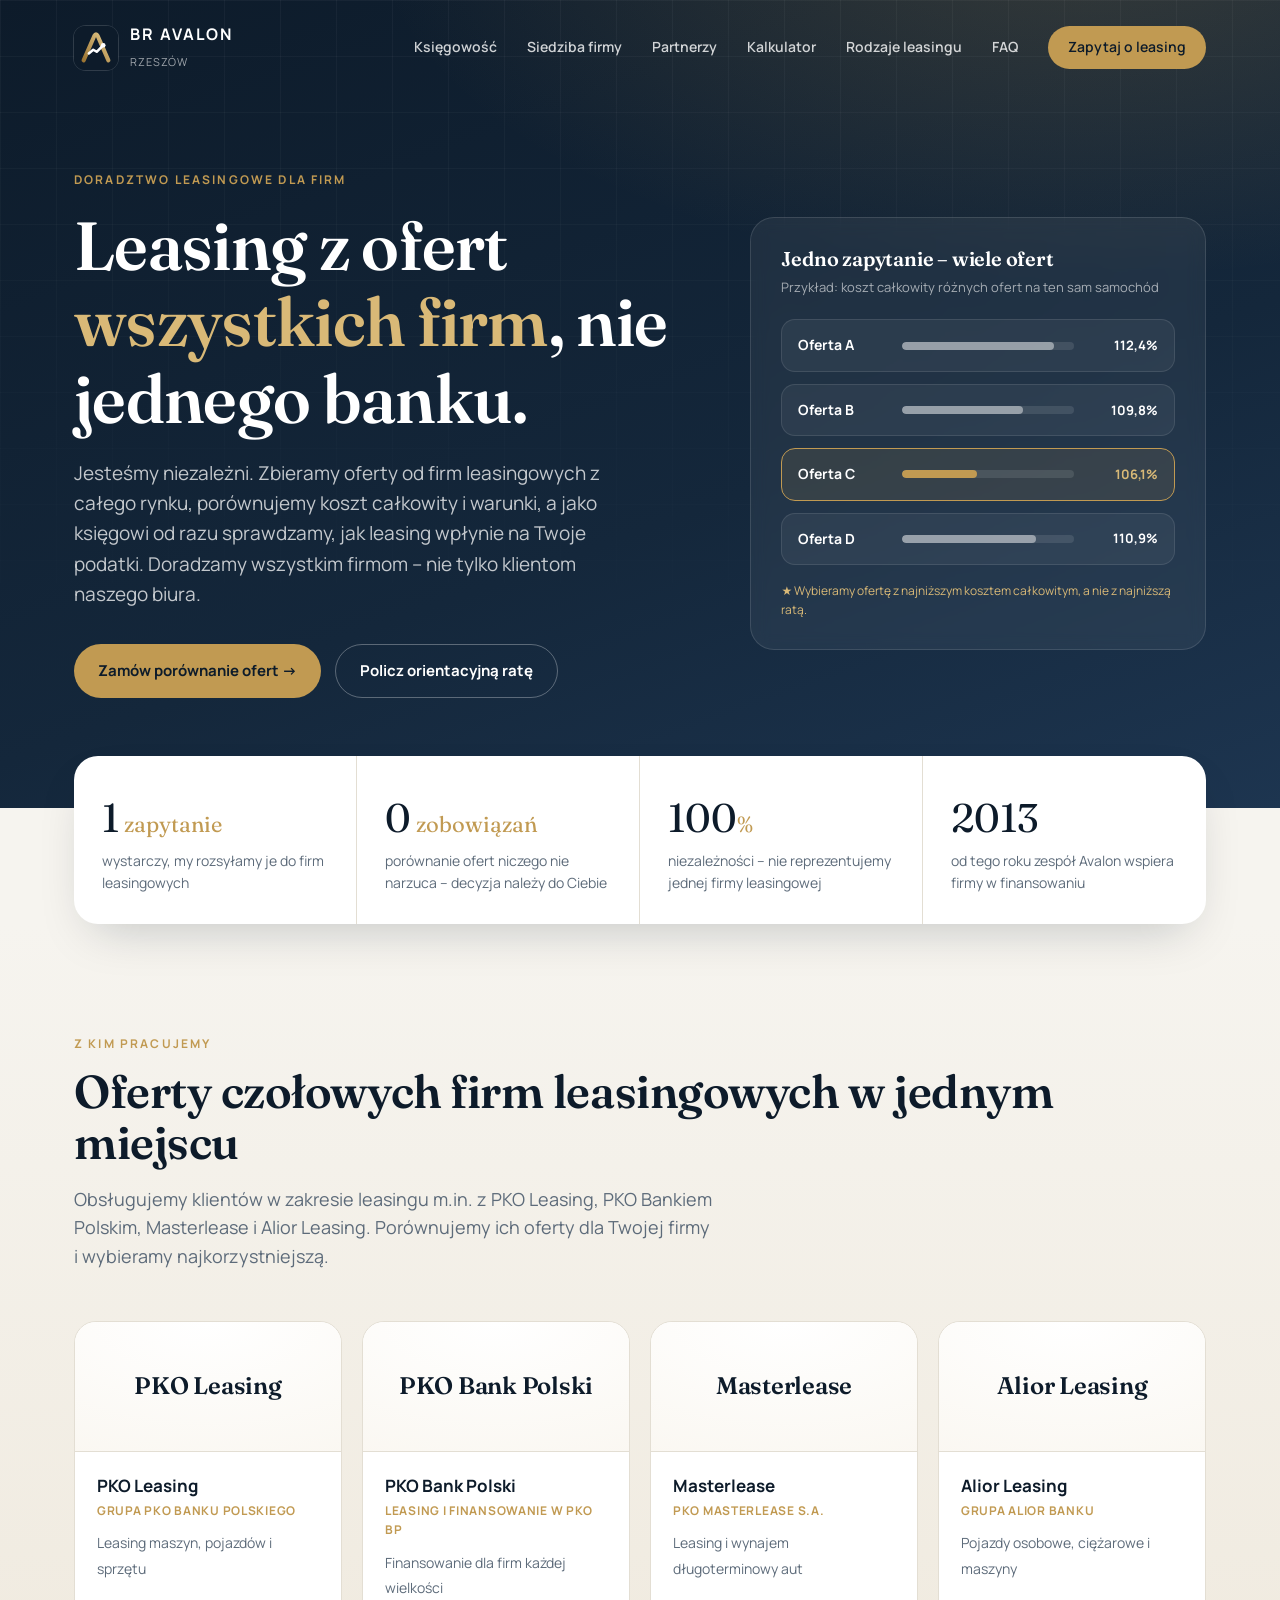
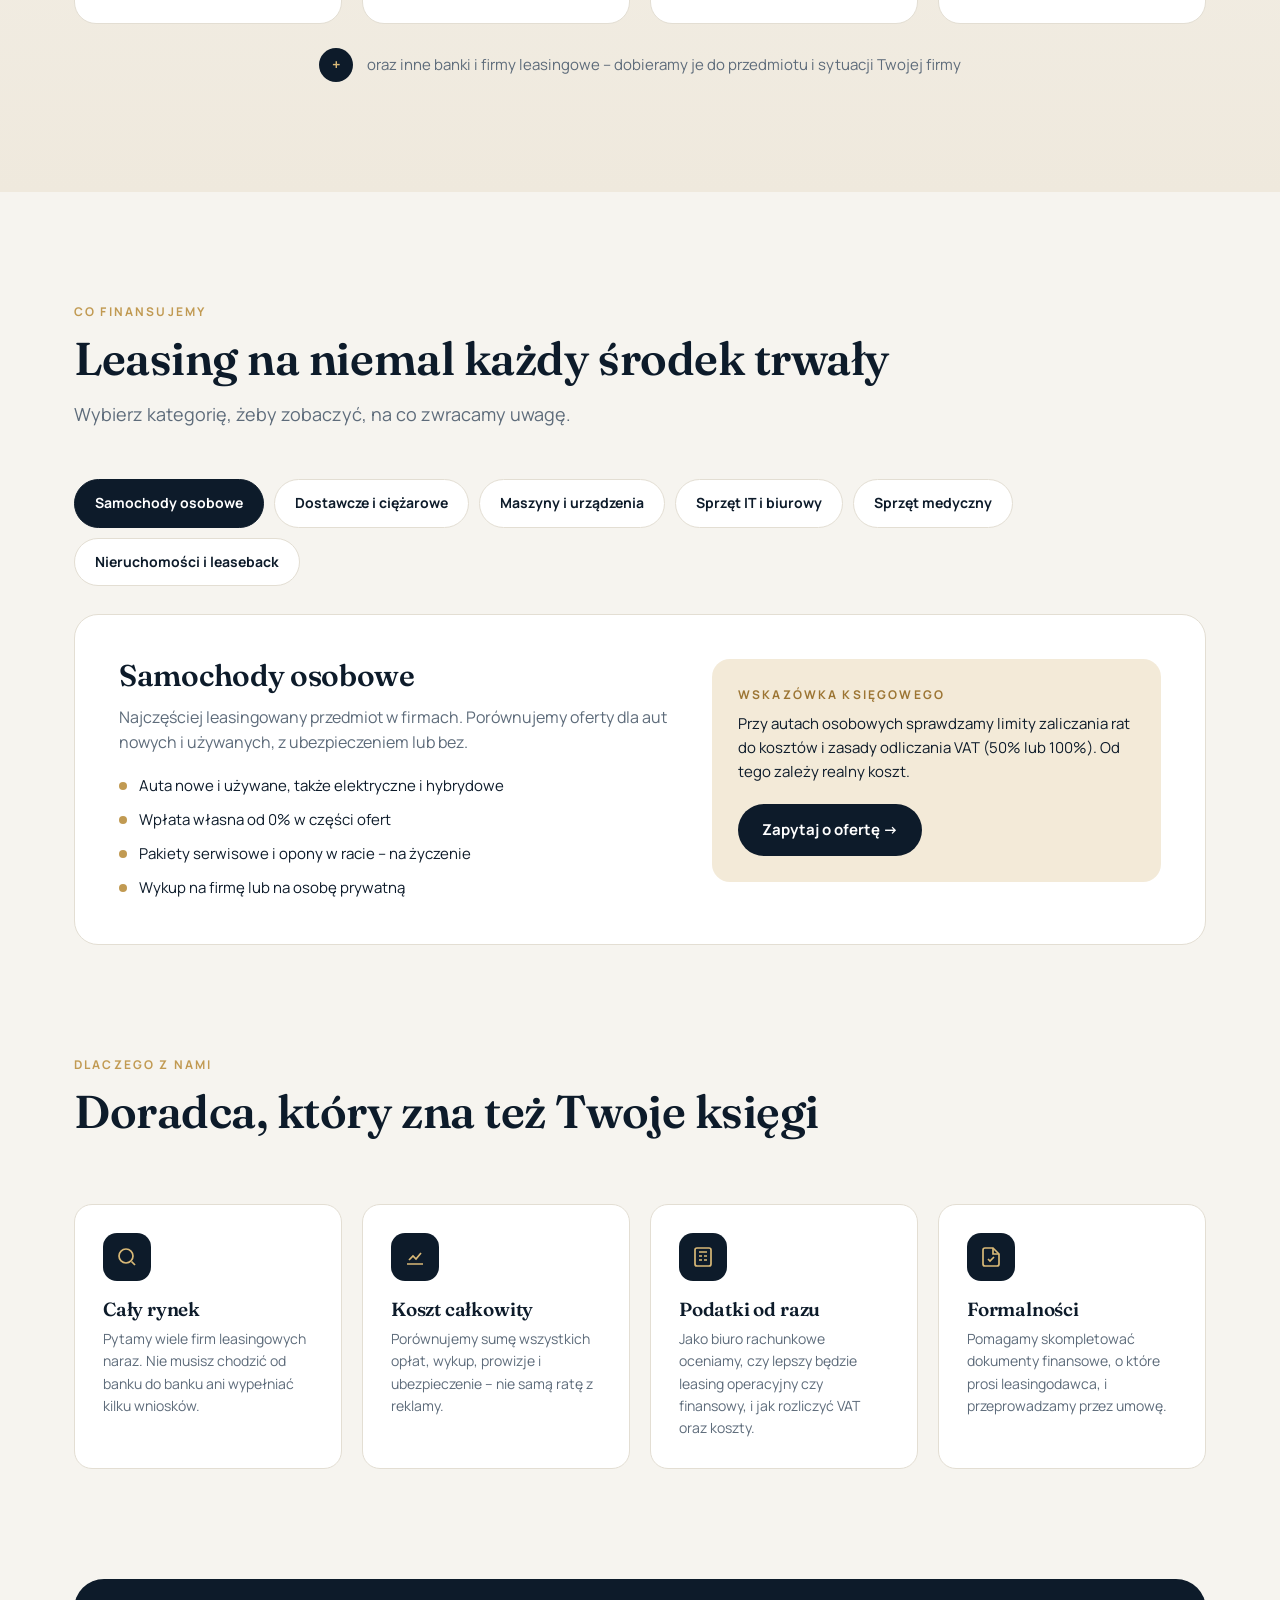
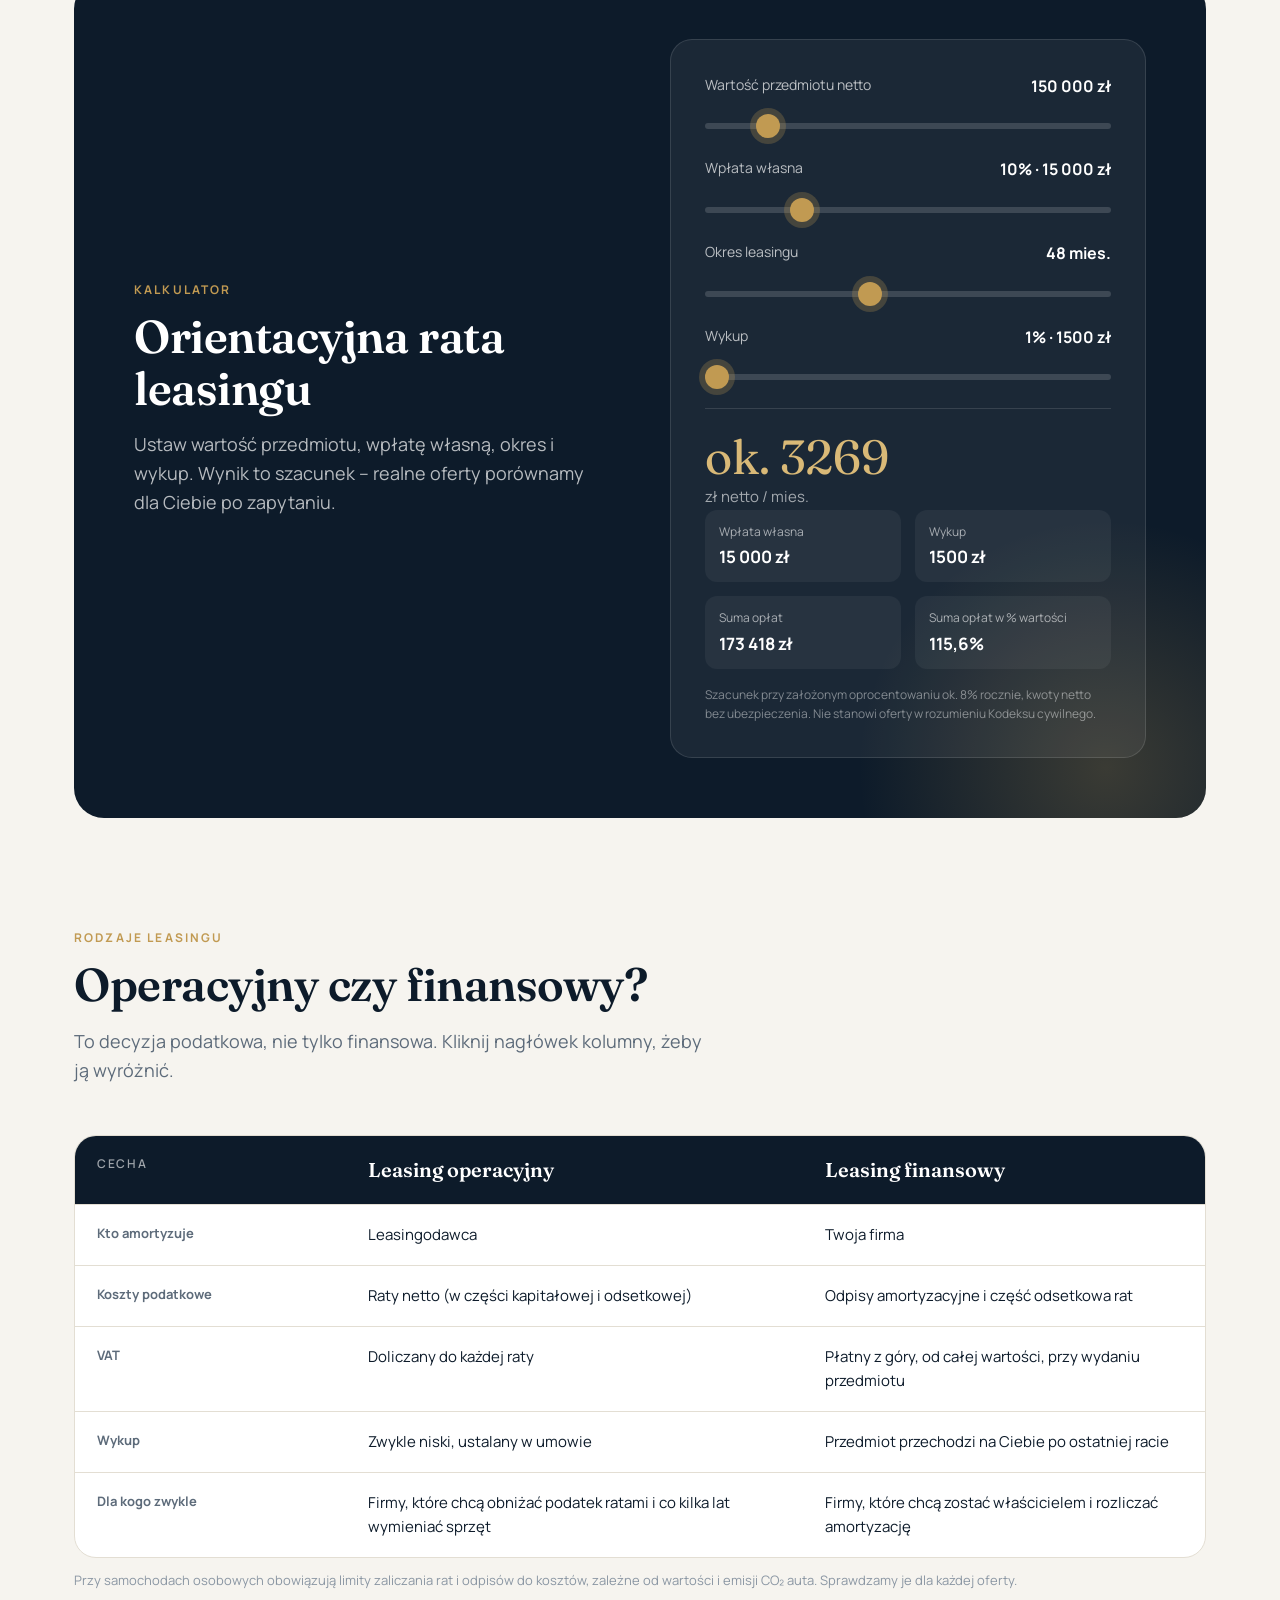
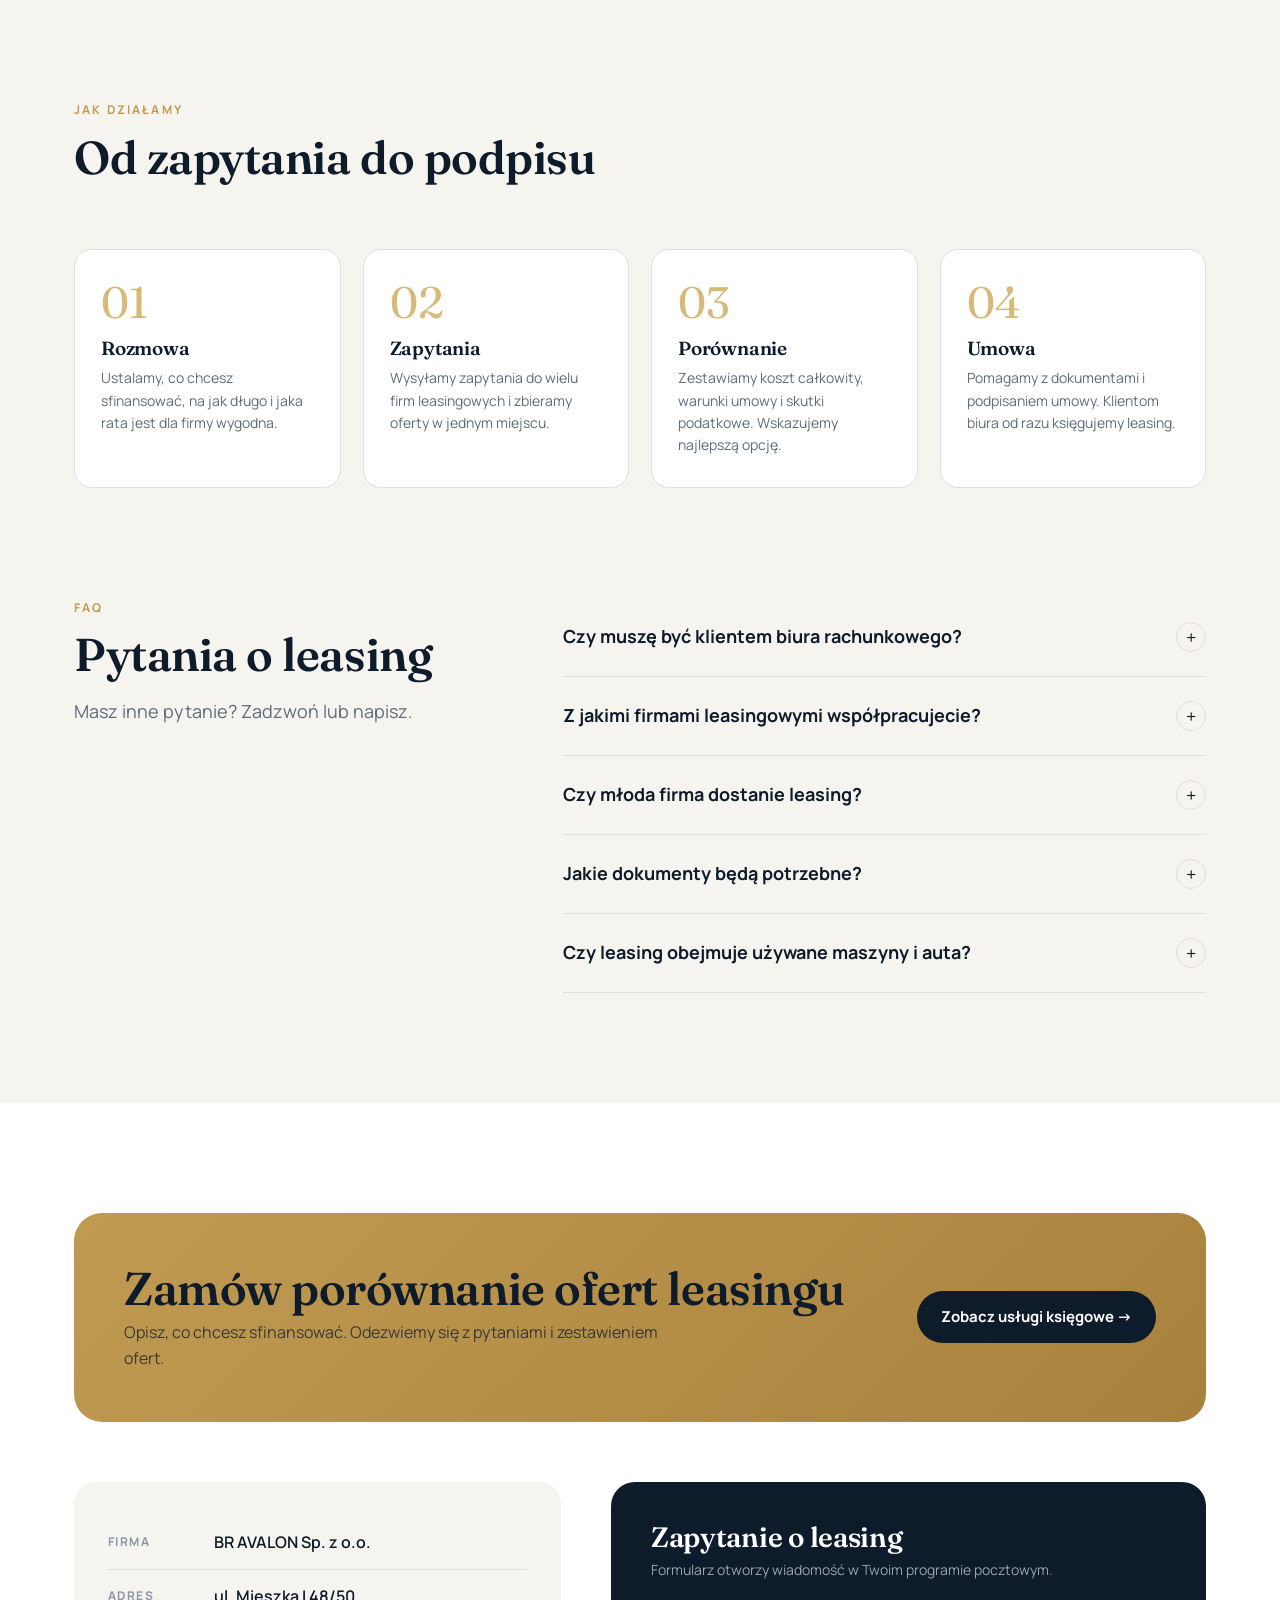
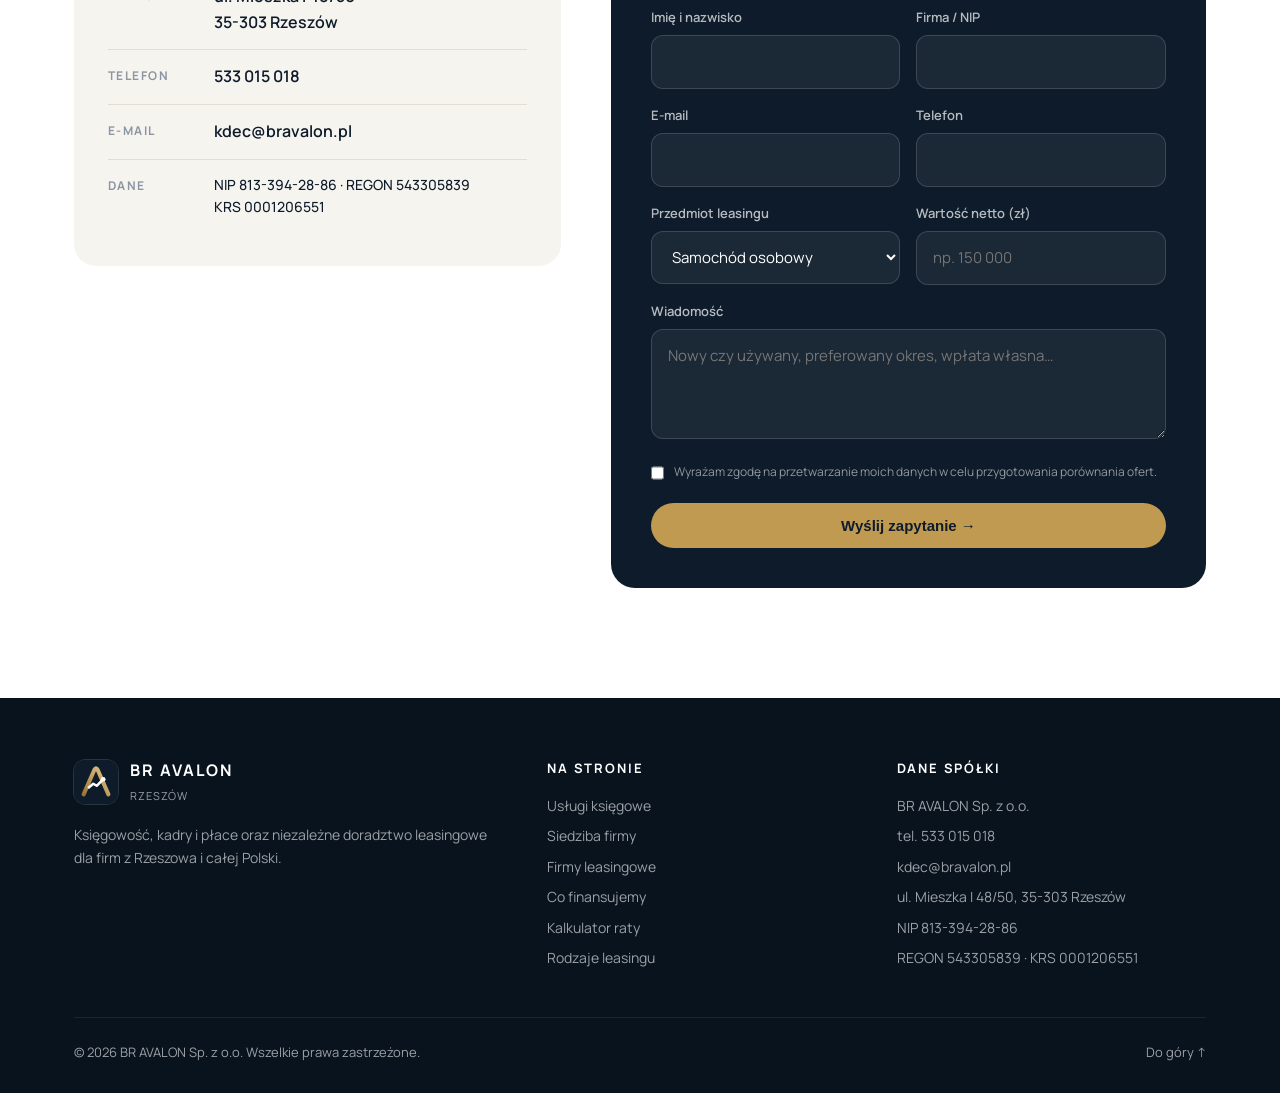
==== leasing.html @ ab0ea24a "Leasing: większe kwadratowe logotypy partnerów Co-Authored-By: Claude Opus 5.5 <noreply@anthropic.co" ====
<!DOCTYPE html>
<html lang="pl">
<head>
<meta charset="UTF-8">
<meta name="viewport" content="width=device-width, initial-scale=1">
<title>Doradztwo leasingowe dla firm – BR AVALON Sp. z o.o. Rzeszów</title>
<meta name="description" content="Niezależne doradztwo leasingowe dla wszystkich firm. Porównujemy oferty firm leasingowych z całego rynku i sprawdzamy skutki podatkowe. BR AVALON, Rzeszów.">
<link rel="icon" type="image/svg+xml" href="[data-uri]">
<link rel="preconnect" href="https://fonts.googleapis.com">
<link rel="preconnect" href="https://fonts.gstatic.com" crossorigin>
<link href="https://fonts.googleapis.com/css2?family=Fraunces:opsz,wght@9..144,500;9..144,600&family=Manrope:wght@400;500;600;700&display=swap" rel="stylesheet">
<style>

:root{
  --ink:#0d1b2a; --ink-2:#14273b; --ink-3:#1d3550;
  --paper:#f6f4ef; --white:#ffffff; --line:#e3ded3;
  --muted:#5d6b7a; --muted-2:#8a96a3;
  --gold:#c19a52; --gold-2:#d9b977; --gold-soft:#f3ead8;
  --radius:18px; --shadow:0 20px 50px -20px rgba(13,27,42,.25);
  --serif:"Fraunces",Georgia,serif; --sans:"Manrope",system-ui,-apple-system,Segoe UI,sans-serif;
}
*{box-sizing:border-box;margin:0;padding:0}
html{scroll-behavior:smooth}
body{font-family:var(--sans);color:var(--ink);background:var(--paper);line-height:1.6;-webkit-font-smoothing:antialiased}
a{color:inherit;text-decoration:none}
img{max-width:100%}
.wrap{max-width:1180px;margin:0 auto;padding:0 24px}
.eyebrow{font-size:12px;letter-spacing:.18em;text-transform:uppercase;font-weight:700;color:var(--gold)}
h1,h2,h3{font-family:var(--serif);font-weight:600;line-height:1.12;letter-spacing:-.01em}
h2{font-size:clamp(30px,4vw,46px);margin:12px 0 16px}
.lead{font-size:18px;color:var(--muted);max-width:640px}
.btn{display:inline-flex;align-items:center;gap:10px;padding:14px 24px;border-radius:999px;font-weight:700;font-size:15px;cursor:pointer;border:0;transition:transform .2s,box-shadow .2s,background .2s}
.btn-gold{background:var(--gold);color:var(--ink)}
.btn-gold:hover{background:var(--gold-2);transform:translateY(-2px);box-shadow:0 12px 30px -10px rgba(193,154,82,.7)}
.btn-ghost{border:1px solid rgba(255,255,255,.3);color:#fff;background:transparent}
.btn-ghost:hover{background:rgba(255,255,255,.08)}
.btn-dark{background:var(--ink);color:#fff}
.btn-dark:hover{background:var(--ink-3);transform:translateY(-2px)}

/* NAV */
nav{position:fixed;top:0;left:0;right:0;z-index:50;transition:background .3s,box-shadow .3s,padding .3s;padding:22px 0}
nav.scrolled{background:rgba(13,27,42,.92);backdrop-filter:blur(12px);box-shadow:0 8px 30px -12px rgba(0,0,0,.4);padding:14px 0}
.nav-in{display:flex;align-items:center;justify-content:space-between}
.logo{display:flex;align-items:center;gap:12px;color:#fff}
.logo-mark{width:44px;height:44px;border-radius:12px;box-shadow:0 0 0 1px rgba(255,255,255,.14)}.logo-mark svg{width:100%;height:100%;display:block}
.logo-txt b{display:block;font-size:16px;letter-spacing:.12em}
.logo-txt span{font-size:11px;color:rgba(255,255,255,.6);letter-spacing:.08em}
.menu{display:flex;gap:30px;align-items:center}
.menu a{color:rgba(255,255,255,.8);font-size:14px;font-weight:600;transition:color .2s}
.menu a:hover{color:var(--gold-2)}
.burger{display:none;background:none;border:0;color:#fff;font-size:26px;cursor:pointer}

/* HERO */
.hero{background:radial-gradient(1200px 600px at 85% -10%,rgba(193,154,82,.22),transparent 60%),linear-gradient(160deg,var(--ink) 0%,var(--ink-2) 60%,var(--ink-3) 100%);color:#fff;padding:170px 0 110px;position:relative;overflow:hidden}
.hero:after{content:"";position:absolute;inset:0;background-image:linear-gradient(rgba(255,255,255,.04) 1px,transparent 1px),linear-gradient(90deg,rgba(255,255,255,.04) 1px,transparent 1px);background-size:56px 56px;mask-image:linear-gradient(180deg,#000 0%,transparent 85%);pointer-events:none}
.hero-grid{display:grid;grid-template-columns:1.15fr .85fr;gap:60px;align-items:center;position:relative;z-index:1}
.hero h1{font-size:clamp(40px,5.6vw,68px);margin:18px 0 22px}
.hero h1 em{font-style:normal;color:var(--gold-2)}
.hero p{font-size:19px;color:rgba(255,255,255,.75);max-width:560px;margin-bottom:34px}
.hero-cta{display:flex;gap:14px;flex-wrap:wrap}
.hero-card{background:rgba(255,255,255,.06);border:1px solid rgba(255,255,255,.12);border-radius:24px;padding:30px;backdrop-filter:blur(8px)}
.hero-card h3{font-size:20px;margin-bottom:6px}
.hero-card .sub{font-size:13px;color:rgba(255,255,255,.6);margin-bottom:22px}
.deadline{display:flex;align-items:center;gap:16px;padding:14px 0;border-top:1px solid rgba(255,255,255,.1)}
.deadline .day{min-width:56px;height:56px;border-radius:14px;background:rgba(193,154,82,.15);border:1px solid rgba(193,154,82,.4);display:grid;place-items:center;font-family:var(--serif);font-size:22px;color:var(--gold-2)}
.deadline b{display:block;font-size:15px}
.deadline span{font-size:13px;color:rgba(255,255,255,.6)}
.deadline.next .day{background:var(--gold);color:var(--ink);border-color:var(--gold)}
.deadline.next b:after{content:"najbliższy";margin-left:8px;font-size:10px;letter-spacing:.1em;text-transform:uppercase;background:var(--gold);color:var(--ink);padding:3px 8px;border-radius:99px;vertical-align:2px}

/* STATS */
.stats{margin-top:-52px;position:relative;z-index:2}
.stats-in{background:var(--white);border-radius:24px;box-shadow:var(--shadow);display:grid;grid-template-columns:repeat(4,1fr)}
.stat{padding:30px 28px;border-right:1px solid var(--line)}
.stat:last-child{border-right:0}
.stat .num{font-family:var(--serif);font-size:40px;color:var(--ink)}
.stat .num small{font-size:22px;color:var(--gold)}
.stat p{font-size:14px;color:var(--muted)}

section{padding:110px 0}
.sec-head{display:flex;justify-content:space-between;align-items:flex-end;gap:30px;margin-bottom:50px;flex-wrap:wrap}

/* SERVICES */
.services-grid{display:grid;grid-template-columns:repeat(3,1fr);gap:22px}
.svc{background:var(--white);border:1px solid var(--line);border-radius:var(--radius);padding:30px;cursor:pointer;transition:transform .25s,box-shadow .25s,border-color .25s;position:relative;overflow:hidden;text-align:left;font:inherit;color:inherit}
.svc:before{content:"";position:absolute;left:0;top:0;height:3px;width:0;background:var(--gold);transition:width .35s}
.svc:hover{transform:translateY(-6px);box-shadow:var(--shadow);border-color:transparent}
.svc:hover:before{width:100%}
.svc .ico{width:52px;height:52px;border-radius:14px;background:var(--gold-soft);display:grid;place-items:center;margin-bottom:22px}
.svc .ico svg{width:26px;height:26px;stroke:var(--ink);fill:none;stroke-width:1.6}
.svc h3{font-size:22px;margin-bottom:10px}
.svc p{font-size:15px;color:var(--muted);margin-bottom:20px}
.svc .more{font-size:14px;font-weight:700;color:var(--ink);display:inline-flex;gap:8px;align-items:center}
.svc .more i{transition:transform .2s;font-style:normal}
.svc:hover .more i{transform:translateX(5px)}

/* MODAL */
.modal{position:fixed;inset:0;z-index:100;display:flex;align-items:center;justify-content:center;padding:20px;pointer-events:none;opacity:0;transition:opacity .3s}
.modal.open{opacity:1;pointer-events:auto}
.modal-bg{position:absolute;inset:0;background:rgba(13,27,42,.6);backdrop-filter:blur(6px)}
.modal-box{position:relative;background:var(--white);border-radius:24px;max-width:620px;width:100%;max-height:88vh;overflow:auto;padding:44px;transform:translateY(24px) scale(.97);transition:transform .35s cubic-bezier(.2,.9,.3,1.2)}
.modal.open .modal-box{transform:none}
.modal-close{position:absolute;top:18px;right:18px;width:40px;height:40px;border-radius:50%;border:1px solid var(--line);background:#fff;cursor:pointer;font-size:20px;line-height:1;color:var(--ink)}
.modal-close:hover{background:var(--paper)}
.modal-box h3{font-size:30px;margin:10px 0 14px}
.modal-box p{color:var(--muted);margin-bottom:20px}
.modal-box ul{list-style:none;display:grid;gap:12px;margin-bottom:28px}
.modal-box li{display:flex;gap:12px;font-size:15px}
.modal-box li:before{content:"";flex:0 0 20px;height:20px;border-radius:50%;background:var(--gold-soft) url("data:image/svg+xml,%3Csvg xmlns='http://www.w3.org/2000/svg' viewBox='0 0 20 20'%3E%3Cpath d='M6 10.5l2.5 2.5L14 7.5' stroke='%23a07c38' stroke-width='2' fill='none' stroke-linecap='round'/%3E%3C/svg%3E") center/20px no-repeat;margin-top:2px}

/* ABOUT */
.about{background:var(--white)}
.about-grid{display:grid;grid-template-columns:1fr 1fr;gap:70px;align-items:center}
.about-visual{background:linear-gradient(150deg,var(--ink),var(--ink-3));border-radius:28px;padding:44px;color:#fff;position:relative;overflow:hidden;min-height:440px;display:flex;flex-direction:column;justify-content:flex-end}
.about-visual:before{content:"";position:absolute;right:-60px;top:-60px;width:380px;height:380px;opacity:.12;background:url("[data-uri]") center/contain no-repeat}
.about-visual blockquote{font-family:var(--serif);font-size:26px;line-height:1.3;position:relative}
.about-visual cite{display:block;margin-top:18px;font-style:normal;font-size:14px;color:var(--gold-2)}
.values{display:grid;gap:18px;margin-top:30px}
.value{display:flex;gap:18px;padding:20px;border-radius:16px;border:1px solid var(--line);transition:background .2s,border-color .2s}
.value:hover{background:var(--paper);border-color:var(--gold-2)}
.value b{display:block;font-size:16px;margin-bottom:2px}
.value span{font-size:14px;color:var(--muted)}
.value .n{font-family:var(--serif);font-size:26px;color:var(--gold);min-width:36px}

/* CALC */
.calc{background:var(--ink);color:#fff;border-radius:30px;padding:60px;display:grid;grid-template-columns:1fr 1fr;gap:60px;align-items:center;position:relative;overflow:hidden}
.calc:after{content:"";position:absolute;width:500px;height:500px;border-radius:50%;background:radial-gradient(circle,rgba(193,154,82,.25),transparent 70%);right:-150px;bottom:-200px}
.calc h2{color:#fff}
.calc .lead{color:rgba(255,255,255,.7)}
.calc-box{background:rgba(255,255,255,.06);border:1px solid rgba(255,255,255,.12);border-radius:22px;padding:34px;position:relative;z-index:1}
.calc-box label{font-size:14px;color:rgba(255,255,255,.7);display:flex;justify-content:space-between;margin-bottom:12px}
.calc-box label b{color:#fff;font-size:16px}
input[type=range]{-webkit-appearance:none;appearance:none;width:100%;height:6px;border-radius:99px;background:rgba(255,255,255,.15);outline:none;margin-bottom:28px}
input[type=range]::-webkit-slider-thumb{-webkit-appearance:none;width:24px;height:24px;border-radius:50%;background:var(--gold);cursor:pointer;box-shadow:0 0 0 6px rgba(193,154,82,.25)}
input[type=range]::-moz-range-thumb{width:24px;height:24px;border-radius:50%;background:var(--gold);cursor:pointer;border:0}
.toggle-row{display:flex;gap:10px;margin-bottom:28px;flex-wrap:wrap}
.chip{padding:10px 16px;border-radius:99px;border:1px solid rgba(255,255,255,.2);font-size:13px;font-weight:600;cursor:pointer;background:transparent;color:#fff;font-family:inherit;transition:all .2s}
.chip.on{background:var(--gold);border-color:var(--gold);color:var(--ink)}
.result{border-top:1px solid rgba(255,255,255,.12);padding-top:24px}
.result .price{font-family:var(--serif);font-size:48px;color:var(--gold-2);line-height:1}
.result .price small{display:block;font-size:15px;color:rgba(255,255,255,.6);font-family:var(--sans);margin-top:8px}
.result .tier{font-size:14px;color:rgba(255,255,255,.7);margin-top:12px}
.note{font-size:12px;color:rgba(255,255,255,.45);margin-top:16px}

/* PROCESS */
.steps{display:grid;grid-template-columns:repeat(4,1fr);gap:22px;counter-reset:s}
.step{padding:30px 26px;border-radius:var(--radius);background:var(--white);border:1px solid var(--line);position:relative;transition:transform .25s}
.step:hover{transform:translateY(-4px)}
.step:before{counter-increment:s;content:"0" counter(s);font-family:var(--serif);font-size:44px;color:var(--gold-2);display:block;margin-bottom:14px;line-height:1}
.step h3{font-size:19px;margin-bottom:8px}
.step p{font-size:14px;color:var(--muted)}

/* FAQ */
.faq-wrap{display:grid;grid-template-columns:.8fr 1.2fr;gap:60px}
.faq-item{border-bottom:1px solid var(--line)}
.faq-q{width:100%;text-align:left;background:none;border:0;padding:24px 0;font:inherit;font-size:18px;font-weight:700;color:var(--ink);display:flex;justify-content:space-between;gap:20px;cursor:pointer}
.faq-q span{width:30px;height:30px;flex:0 0 30px;border-radius:50%;border:1px solid var(--line);display:grid;place-items:center;transition:transform .3s,background .3s;font-weight:400}
.faq-item.open .faq-q span{transform:rotate(45deg);background:var(--gold);border-color:var(--gold)}
.faq-a{max-height:0;overflow:hidden;transition:max-height .4s ease}
.faq-a p{padding-bottom:24px;color:var(--muted)}

/* CONTACT */
.contact{background:var(--white)}
.contact-grid{display:grid;grid-template-columns:.9fr 1.1fr;gap:50px}
.info-card{background:var(--paper);border-radius:22px;padding:34px;margin-bottom:20px}
.info-row{display:flex;gap:16px;padding:14px 0;border-bottom:1px solid var(--line)}
.info-row:last-child{border-bottom:0}
.info-row .k{font-size:12px;letter-spacing:.12em;text-transform:uppercase;color:var(--muted-2);min-width:90px;padding-top:2px;font-weight:700}
.info-row .v{font-weight:600}
.info-row .v a:hover{color:var(--gold)}
.map{border-radius:22px;overflow:hidden;height:260px;border:1px solid var(--line)}
.map iframe{width:100%;height:100%;border:0;filter:grayscale(.3)}
form{background:var(--ink);border-radius:24px;padding:40px;color:#fff}
form h3{font-size:28px;margin-bottom:6px}
form .sub{color:rgba(255,255,255,.6);font-size:14px;margin-bottom:26px}
.f-row{display:grid;grid-template-columns:1fr 1fr;gap:16px}
.field{margin-bottom:16px}
.field label{display:block;font-size:13px;color:rgba(255,255,255,.7);margin-bottom:7px;font-weight:600}
.field input,.field select,.field textarea{width:100%;padding:14px 16px;border-radius:12px;border:1px solid rgba(255,255,255,.15);background:rgba(255,255,255,.06);color:#fff;font:inherit;font-size:15px;transition:border-color .2s,background .2s}
.field select option{color:var(--ink)}
.field input:focus,.field select:focus,.field textarea:focus{outline:none;border-color:var(--gold);background:rgba(255,255,255,.1)}
.field textarea{min-height:110px;resize:vertical}
.consent{display:flex;gap:10px;font-size:12px;color:rgba(255,255,255,.55);margin:6px 0 22px}
.consent input{margin-top:3px;accent-color:var(--gold)}

/* FOOTER */
footer{background:#08131e;color:rgba(255,255,255,.6);padding:60px 0 30px;font-size:14px}
.foot-grid{display:grid;grid-template-columns:1.4fr 1fr 1fr;gap:40px;padding-bottom:40px;border-bottom:1px solid rgba(255,255,255,.08)}
footer h4{color:#fff;font-size:13px;letter-spacing:.14em;text-transform:uppercase;margin-bottom:16px}
footer li{list-style:none;margin-bottom:8px}
footer a:hover{color:var(--gold-2)}
.foot-bottom{padding-top:24px;display:flex;justify-content:space-between;flex-wrap:wrap;gap:10px;font-size:13px}

/* TOAST */
.toast{position:fixed;bottom:24px;left:50%;transform:translate(-50%,120px);background:var(--ink);color:#fff;padding:16px 24px;border-radius:14px;box-shadow:var(--shadow);z-index:120;transition:transform .4s;font-size:14px;border-left:4px solid var(--gold)}
.toast.show{transform:translate(-50%,0)}

/* REVEAL */
.reveal{opacity:0;transform:translateY(30px);transition:opacity .8s,transform .8s}
.reveal.in{opacity:1;transform:none}

@media (max-width:980px){
  .hero-grid,.about-grid,.calc,.faq-wrap,.contact-grid{grid-template-columns:1fr}
  .services-grid{grid-template-columns:1fr 1fr}
  .steps{grid-template-columns:1fr 1fr}
  .stats-in{grid-template-columns:1fr 1fr}
  .stat:nth-child(2){border-right:0}
  .stat:nth-child(-n+2){border-bottom:1px solid var(--line)}
  .calc{padding:40px 28px}
  .foot-grid{grid-template-columns:1fr}
}
@media (max-width:720px){
  .menu{position:fixed;top:0;right:0;bottom:0;width:78%;background:var(--ink);flex-direction:column;align-items:flex-start;padding:100px 34px;gap:24px;transform:translateX(100%);transition:transform .35s}
  .menu.open{transform:none}
  .menu a{font-size:18px}
  .burger{display:block;position:relative;z-index:60}
  .services-grid,.steps,.f-row{grid-template-columns:1fr}
  section{padding:80px 0}
  .modal-box{padding:32px 24px}
  form{padding:28px}
}
@media (prefers-reduced-motion:reduce){*{transition:none!important;scroll-behavior:auto!important}.reveal{opacity:1;transform:none}}

/* --- LEASING --- */
.offers{display:grid;gap:12px}
.offer{background:rgba(255,255,255,.05);border:1px solid rgba(255,255,255,.1);border-radius:14px;padding:14px 16px;display:grid;grid-template-columns:90px 1fr 70px;gap:14px;align-items:center;font-size:13px;opacity:0;transform:translateX(20px);transition:opacity .5s,transform .5s,border-color .3s,background .3s}
.offer.show{opacity:1;transform:none}
.offer b{font-size:14px}
.offer .bar{height:8px;border-radius:99px;background:rgba(255,255,255,.1);overflow:hidden}
.offer .bar i{display:block;height:100%;width:0;border-radius:99px;background:rgba(255,255,255,.45);transition:width 1s cubic-bezier(.2,.8,.2,1)}
.offer .pct{text-align:right;font-weight:700}
.offer.best{border-color:var(--gold);background:rgba(193,154,82,.12)}
.offer.best .bar i{background:var(--gold)}
.offer.best .pct{color:var(--gold-2)}
.best-tag{font-size:12px;color:var(--gold-2);margin-top:16px;opacity:0;transition:opacity .5s}
.best-tag.show{opacity:1}

.tabs{display:flex;gap:10px;flex-wrap:wrap;margin-bottom:28px}
.tab{padding:12px 20px;border-radius:99px;border:1px solid var(--line);background:var(--white);font:inherit;font-size:14px;font-weight:700;color:var(--ink);cursor:pointer;transition:all .2s}
.tab:hover{border-color:var(--gold)}
.tab.on{background:var(--ink);color:#fff;border-color:var(--ink)}
.tab-panel{background:var(--white);border:1px solid var(--line);border-radius:24px;padding:44px;display:grid;grid-template-columns:1.1fr .9fr;gap:44px;align-items:start;animation:fade .4s}
@keyframes fade{from{opacity:0;transform:translateY(10px)}to{opacity:1;transform:none}}
.tab-panel h3{font-size:30px;margin-bottom:12px}
.tab-panel p{color:var(--muted);margin-bottom:18px}
.tab-panel ul{list-style:none;display:grid;gap:10px}
.tab-panel li{display:flex;gap:12px;font-size:15px}
.tab-panel li:before{content:"";flex:0 0 8px;height:8px;border-radius:50%;background:var(--gold);margin-top:8px}
.tip{background:var(--gold-soft);border-radius:18px;padding:26px}
.tip .eyebrow{color:#9c7533;margin-bottom:8px;display:block}
.tip p{color:var(--ink);margin:0;font-size:15px}

.why{display:grid;grid-template-columns:repeat(4,1fr);gap:20px}
.why .card{background:var(--white);border:1px solid var(--line);border-radius:var(--radius);padding:28px;transition:transform .25s,box-shadow .25s}
.why .card:hover{transform:translateY(-5px);box-shadow:var(--shadow)}
.why .card .ico{width:48px;height:48px;border-radius:14px;background:var(--ink);display:grid;place-items:center;margin-bottom:18px}
.why .card .ico svg{width:24px;height:24px;stroke:var(--gold-2);fill:none;stroke-width:1.7}
.why .card h3{font-size:19px;margin-bottom:8px}
.why .card p{font-size:14px;color:var(--muted)}

.cmp{width:100%;border-collapse:separate;border-spacing:0;background:var(--white);border-radius:22px;overflow:hidden;border:1px solid var(--line)}
.cmp th,.cmp td{padding:18px 22px;text-align:left;font-size:15px;border-bottom:1px solid var(--line);vertical-align:top}
.cmp tr:last-child td{border-bottom:0}
.cmp thead th{background:var(--ink);color:#fff;font-family:var(--serif);font-size:20px;font-weight:600;cursor:pointer;transition:background .2s}
.cmp thead th:first-child{font-family:var(--sans);font-size:12px;letter-spacing:.14em;text-transform:uppercase;color:rgba(255,255,255,.6);cursor:default}
.cmp td:first-child{font-weight:700;color:var(--muted);font-size:13px;width:24%}
.cmp .hl{background:var(--gold-soft)}
.cmp thead th.hl{background:var(--gold);color:var(--ink)}
.cmp-hint{font-size:13px;color:var(--muted-2);margin-top:12px}

.res-grid{display:grid;grid-template-columns:1fr 1fr;gap:14px;margin-top:6px}
.res-grid div{background:rgba(255,255,255,.05);border-radius:12px;padding:12px 14px;font-size:12px;color:rgba(255,255,255,.6)}
.res-grid b{display:block;color:#fff;font-size:17px;margin-top:2px}

.cta-band{background:linear-gradient(135deg,var(--gold),#a8823d);border-radius:28px;padding:50px;display:flex;justify-content:space-between;align-items:center;gap:30px;flex-wrap:wrap}
.cta-band h2{color:var(--ink);margin:0 0 6px}
.cta-band p{color:rgba(13,27,42,.75);max-width:560px}

@media (max-width:980px){
  .why{grid-template-columns:1fr 1fr}
  .tab-panel{grid-template-columns:1fr;padding:30px}
  .cmp{font-size:14px}
}
@media (max-width:720px){
  .why,.res-grid{grid-template-columns:1fr}
  .cmp th,.cmp td{padding:12px 12px;font-size:13px}
  .cmp thead th{font-size:16px}
  .cta-band{padding:34px}
}
/* ===== MOBILE POLISH ===== */
html,body{overflow-x:clip}
.toast{opacity:0;visibility:hidden}
.toast.show{opacity:1;visibility:visible}
.contact-grid>*,.hero-grid>*,.about-grid>*,.two>*,.calc>*,.faq-wrap>*{min-width:0}
.calc-box label,.cost label{flex-wrap:wrap;gap:4px 12px}
.calc-box label b,.cost label b{white-space:nowrap}
.info-row .v{overflow-wrap:anywhere}
body.menu-open{overflow:hidden}
.menu-bg{position:fixed;inset:0;background:rgba(8,19,30,.55);backdrop-filter:blur(3px);z-index:49;opacity:0;pointer-events:none;transition:opacity .3s}
body.menu-open .menu-bg{opacity:1;pointer-events:auto}
@media (max-width:720px){
  .wrap{padding:0 20px}
  .hero{padding:118px 0 90px}
  .hero h1{font-size:clamp(34px,9.5vw,44px);margin:14px 0 16px}
  .hero p{font-size:16.5px;margin-bottom:26px}
  .hero-cta{flex-direction:column}
  .hero-cta .btn{width:100%;justify-content:center}
  .hero-grid{gap:36px}
  .hero-card{padding:22px;border-radius:20px}
  h2{font-size:clamp(27px,7.5vw,34px)}
  .lead{font-size:16px}
  .sec-head{margin-bottom:32px}
  .sec-head .btn{width:100%;justify-content:center}
  section{padding:72px 0}
  .stats{margin-top:-40px}
  .stats-in{grid-template-columns:1fr 1fr;border-radius:20px}
  .stat{padding:20px 16px}
  .stat .num{font-size:30px;line-height:1.15}
  .stat .num small{font-size:15px}
  .stat p{font-size:12.5px;margin-top:6px;line-height:1.45}
  .svc{padding:24px}
  .modal{align-items:flex-end;padding:0}
  .modal-box{border-radius:24px 24px 0 0;max-height:85vh;padding:34px 22px 28px}
  .modal-box .btn{width:100%;justify-content:center}
  .about-visual{min-height:300px;padding:30px}
  .about-visual blockquote{font-size:22px}
  .calc{padding:30px 20px;border-radius:24px;gap:28px}
  .calc-box{padding:22px;border-radius:18px}
  .result .price{font-size:40px}
  .faq-q{font-size:16px;padding:20px 0}
  .info-card{padding:22px}
  .info-row{flex-direction:column;gap:2px;padding:12px 0}
  .info-row .k{min-width:0;font-size:11px}
  .map{height:220px}
  form{padding:24px 20px;border-radius:20px}
  form h3{font-size:24px}
  .field input,.field select,.field textarea{font-size:16px}
  .foot-bottom{flex-direction:column}
  .menu{visibility:hidden;transition:transform .35s,visibility .35s}
  .menu.open{visibility:visible}
  .menu{width:84%;padding:96px 28px 40px;gap:6px;overflow-y:auto;z-index:55}
  .menu a{width:100%;padding:14px 0;border-bottom:1px solid rgba(255,255,255,.08);font-size:18px}
  .menu a.btn{margin-top:18px;justify-content:center;border-bottom:0;padding:14px 20px}
  .burger{width:44px;height:44px;border-radius:12px;background:rgba(255,255,255,.08);font-size:22px;line-height:1}
  /* leasing */
  .offer{grid-template-columns:72px 1fr 58px;gap:10px;padding:12px}
  .tabs{flex-wrap:nowrap;overflow-x:auto;scroll-snap-type:x mandatory;margin:0 -20px 22px;padding:0 20px 6px;scrollbar-width:none}
  .tabs::-webkit-scrollbar{display:none}
  .tab{flex:0 0 auto;scroll-snap-align:start}
  .tab-panel{padding:24px;border-radius:20px;gap:24px}
  .tab-panel h3{font-size:24px}
  .tip{padding:20px}
  .tip .btn{width:100%;justify-content:center}
  .cta-band{padding:28px 22px;border-radius:22px}
  .cta-band .btn{width:100%;justify-content:center}
  .res-grid{grid-template-columns:1fr 1fr}
  /* tabela -> karty */
  .cmp,.cmp tbody,.cmp tr,.cmp td{display:block;width:100%}
  .cmp{border:0;background:transparent;border-radius:0}
  .cmp thead{display:none}
  .cmp tr{background:var(--white);border:1px solid var(--line);border-radius:16px;margin-bottom:12px;overflow:hidden}
  .cmp td{border:0;padding:10px 16px}
  .cmp td:first-child{width:100%;background:var(--ink);color:#fff;font-size:12px;letter-spacing:.12em;text-transform:uppercase;padding:12px 16px}
  .cmp td[data-l]:before{content:attr(data-l);display:block;font-size:11px;font-weight:700;letter-spacing:.1em;text-transform:uppercase;color:var(--gold);margin-bottom:2px}
  .cmp td[data-l]+td[data-l]{border-top:1px solid var(--line)}
  .cmp td.hl{background:var(--gold-soft)}
  /* siedziba */
  .opt-tabs{display:flex;overflow-x:auto;scroll-snap-type:x mandatory;margin:0 -20px 20px;padding:4px 20px 10px;gap:12px;scrollbar-width:none}
  .opt-tabs::-webkit-scrollbar{display:none}
  .opt-tab{flex:0 0 78%;scroll-snap-align:start;padding:18px 20px}
  .opt-tab b{font-size:20px}
  .opt-panel{padding:24px 20px;border-radius:22px}
  .opt-panel > p{font-size:15.5px;margin-bottom:24px}
  .check,.cost,.summary{padding:24px 20px;border-radius:18px}
  .cost .big{font-size:38px}
  .cfg-item{padding:16px}
  .perk{padding:16px}
}
@media (max-width:380px){
  .wrap{padding:0 16px}
  .stat{padding:18px 12px}
  .stat .num{font-size:26px}
  .hero h1{font-size:32px}
  .res-grid{grid-template-columns:1fr}
  .offer{grid-template-columns:64px 1fr 52px;font-size:12px}
}

/* ===== MOBILE MENU v2 ===== */
.menu-foot{display:none}
@media (max-width:720px){
  nav.scrolled{-webkit-backdrop-filter:none;backdrop-filter:none;background:rgba(13,27,42,.97)}
  body.menu-open nav{-webkit-backdrop-filter:none;backdrop-filter:none}
  .menu{position:fixed;top:0;right:0;bottom:auto;left:auto;height:100vh;height:100dvh;width:min(86vw,360px);
    background:linear-gradient(180deg,#14273b 0%,#0d1b2a 100%);border-left:1px solid rgba(193,154,82,.25);
    box-shadow:-30px 0 60px -20px rgba(0,0,0,.6);display:flex;flex-direction:column;align-items:stretch;
    padding:96px 24px calc(24px + env(safe-area-inset-bottom));gap:0;overflow-y:auto;z-index:55;
    transform:translateX(105%);visibility:hidden;transition:transform .38s cubic-bezier(.2,.8,.2,1),visibility .38s}
  .menu.open{transform:none;visibility:visible}
  .menu:before{content:"MENU";position:absolute;top:34px;left:24px;font-size:11px;letter-spacing:.24em;font-weight:700;color:var(--gold)}
  .menu a{display:flex;justify-content:space-between;align-items:center;width:100%;padding:16px 4px;font-size:18px;font-weight:600;color:#fff;border-bottom:1px solid rgba(255,255,255,.08);
    opacity:0;transform:translateX(16px);transition:opacity .35s,transform .35s,color .2s}
  .menu a:not(.btn):after{content:"›";font-size:24px;color:var(--gold);line-height:1}
  .menu a:active{color:var(--gold-2)}
  .menu.open a{opacity:1;transform:none}
  .menu.open a:nth-child(1){transition-delay:.06s}.menu.open a:nth-child(2){transition-delay:.1s}.menu.open a:nth-child(3){transition-delay:.14s}
  .menu.open a:nth-child(4){transition-delay:.18s}.menu.open a:nth-child(5){transition-delay:.22s}.menu.open a:nth-child(6){transition-delay:.26s}.menu.open a:nth-child(7){transition-delay:.3s}
  .menu a.btn{margin-top:22px;justify-content:center;border:0;padding:15px 20px;color:var(--ink)!important;font-size:16px}
  .menu-foot{margin-top:auto;padding-top:26px;display:grid;gap:10px}
  .menu-foot a{border:1px solid rgba(255,255,255,.14)!important;border-radius:14px;padding:14px 16px!important;font-size:15px!important;justify-content:flex-start!important;gap:12px;opacity:1!important;transform:none!important}
  .menu-foot a:after{content:none!important}
  .menu-foot small{display:block;font-size:11px;color:rgba(255,255,255,.5);font-weight:500;letter-spacing:.04em}
  .menu-foot .ic{width:36px;height:36px;border-radius:10px;background:rgba(193,154,82,.15);display:grid;place-items:center;flex:0 0 36px;color:var(--gold-2);font-size:16px}
  .burger{position:relative;z-index:60;display:grid;place-items:center;width:46px;height:46px;border-radius:14px;background:rgba(255,255,255,.1);border:1px solid rgba(255,255,255,.14);font-size:0;padding:0;-webkit-tap-highlight-color:transparent}
  .burger span{position:absolute;left:13px;right:13px;height:2px;border-radius:2px;background:#fff;transition:transform .3s,opacity .2s,top .3s}
  .burger span:nth-child(1){top:16px}.burger span:nth-child(2){top:22px}.burger span:nth-child(3){top:28px}
  body.menu-open .burger span:nth-child(1){top:22px;transform:rotate(45deg)}
  body.menu-open .burger span:nth-child(2){opacity:0}
  body.menu-open .burger span:nth-child(3){top:22px;transform:rotate(-45deg)}
  body.menu-open .burger{background:var(--gold);border-color:var(--gold)}
  body.menu-open .burger span{background:var(--ink)}
  .menu-bg{z-index:45}
}


/* ===== PARTNERZY ===== */
.partners{background:linear-gradient(180deg,var(--paper) 0%,#efe9dd 100%);position:relative}
.p-grid{display:grid;grid-template-columns:repeat(4,1fr);gap:20px}
.partner{background:var(--white);border:1px solid var(--line);border-radius:22px;overflow:hidden;transition:transform .3s,box-shadow .3s,border-color .3s;display:flex;flex-direction:column}
.partner:hover{transform:translateY(-6px);box-shadow:var(--shadow);border-color:var(--gold-2)}
.p-logo{height:130px;display:grid;place-items:center;padding:26px 28px;border-bottom:1px solid var(--line);background:radial-gradient(120% 120% at 50% 0%,#fff 0%,#faf7f1 100%);position:relative}
.p-logo img{max-width:100%;max-height:52px;object-fit:contain;filter:grayscale(1) contrast(1.05);opacity:.75;transition:filter .35s,opacity .35s,transform .35s}
.partner:hover .p-logo img{filter:none;opacity:1;transform:scale(1.04)}
.p-word{display:none;font-family:var(--serif);font-weight:600;font-size:24px;color:var(--ink);letter-spacing:-.01em;text-align:center;line-height:1.1}
.p-logo.fallback img{display:none}
.p-logo img.sq{max-height:78px}
@media (max-width:720px){.p-logo img.sq{max-height:62px}}
.p-logo.fallback .p-word{display:block}
.p-meta{padding:20px 22px 22px}
.p-meta b{display:block;font-size:17px;margin-bottom:2px}
.p-meta span{display:block;font-size:12px;letter-spacing:.06em;text-transform:uppercase;color:var(--gold);font-weight:700;margin-bottom:10px}
.p-meta em{font-style:normal;font-size:14px;color:var(--muted)}
.p-more{margin-top:24px;display:flex;align-items:center;gap:14px;justify-content:center;font-size:15px;color:var(--muted);text-align:center}
.p-more span{width:34px;height:34px;flex:0 0 34px;border-radius:50%;background:var(--ink);color:var(--gold-2);display:grid;place-items:center;font-weight:700}
@media (max-width:980px){.p-grid{grid-template-columns:1fr 1fr}}
@media (max-width:720px){
  .p-grid{grid-template-columns:1fr 1fr;gap:12px}
  .partner{border-radius:18px}
  .p-logo{height:96px;padding:18px}
  .p-logo img{max-height:38px;filter:none;opacity:1}
  .p-word{font-size:18px}
  .p-meta{padding:14px 14px 16px}
  .p-meta b{font-size:15px}
  .p-meta span{font-size:10.5px;margin-bottom:6px}
  .p-meta em{font-size:12.5px}
  .p-more{font-size:13.5px;justify-content:flex-start;text-align:left}
}
</style>
</head>
<body>

<nav id="nav">
  <div class="wrap nav-in">
    <a href="index.html" class="logo" aria-label="BR AVALON – strona główna">
      <div class="logo-mark"><svg viewBox="0 0 64 64" aria-hidden="true">
  <defs>
    <linearGradient id="g1" x1="0" y1="1" x2="1" y2="0">
      <stop offset="0" stop-color="#9c7533"/><stop offset="1" stop-color="#e4c98a"/>
    </linearGradient>
  </defs>
  <rect width="64" height="64" rx="16" fill="#0d1b2a"/>
  <path d="M14 50 L29.5 14.5 Q32 9.5 34.5 14.5 L50 50" fill="none" stroke="url(#g1)" stroke-width="6" stroke-linecap="round" stroke-linejoin="round"/>
  <path d="M21.5 40 L28 34.5 L33 37.5 L42.5 28" fill="none" stroke="#ffffff" stroke-width="3.6" stroke-linecap="round" stroke-linejoin="round"/>
  <circle cx="42.5" cy="28" r="3.4" fill="#ffffff"/>
</svg></div>
      <div class="logo-txt"><b>BR AVALON</b><span>RZESZÓW</span></div>
    </a>
    <div class="menu" id="menu">
      <a href="index.html">Księgowość</a>
      <a href="siedziba.html">Siedziba firmy</a>
            <a href="#partnerzy">Partnerzy</a>
      <a href="#kalkulator">Kalkulator</a>
      <a href="#porownanie">Rodzaje leasingu</a>
      <a href="#faq">FAQ</a>
      <a href="#kontakt" class="btn btn-gold" style="padding:10px 20px;color:var(--ink)">Zapytaj o leasing</a>
    </div>
    <button class="burger" id="burger" aria-label="Menu">☰</button>
  </div>
</nav>

<header class="hero" id="top">
  <div class="wrap hero-grid">
    <div class="reveal">
      <div class="eyebrow">Doradztwo leasingowe dla firm</div>
      <h1>Leasing z ofert <em>wszystkich firm</em>, nie jednego banku.</h1>
      <p>Jesteśmy niezależni. Zbieramy oferty od firm leasingowych z całego rynku, porównujemy koszt całkowity i warunki, a jako księgowi od razu sprawdzamy, jak leasing wpłynie na Twoje podatki. Doradzamy wszystkim firmom – nie tylko klientom naszego biura.</p>
      <div class="hero-cta">
        <a href="#kontakt" class="btn btn-gold">Zamów porównanie ofert →</a>
        <a href="#kalkulator" class="btn btn-ghost">Policz orientacyjną ratę</a>
      </div>
    </div>
    <div class="hero-card reveal">
      <h3>Jedno zapytanie – wiele ofert</h3>
      <div class="sub">Przykład: koszt całkowity różnych ofert na ten sam samochód</div>
      <div class="offers" id="offers"></div>
      <div class="best-tag" id="best-tag">★ Wybieramy ofertę z najniższym kosztem całkowitym, a nie z najniższą ratą.</div>
    </div>
  </div>
</header>

<div class="wrap stats">
  <div class="stats-in reveal">
    <div class="stat"><div class="num">1<small> zapytanie</small></div><p>wystarczy, my rozsyłamy je do firm leasingowych</p></div>
    <div class="stat"><div class="num">0<small> zobowiązań</small></div><p>porównanie ofert niczego nie narzuca – decyzja należy do Ciebie</p></div>
    <div class="stat"><div class="num">100<small>%</small></div><p>niezależności – nie reprezentujemy jednej firmy leasingowej</p></div>
    <div class="stat"><div class="num"><span data-count="2013">0</span></div><p>od tego roku zespół Avalon wspiera firmy w finansowaniu</p></div>
  </div>
</div>

<section class="partners" id="partnerzy">
  <div class="wrap">
    <div class="sec-head reveal">
      <div>
        <div class="eyebrow">Z kim pracujemy</div>
        <h2>Oferty czołowych firm leasingowych w jednym miejscu</h2>
        <p class="lead">Obsługujemy klientów w zakresie leasingu m.in. z PKO Leasing, PKO Bankiem Polskim, Masterlease i Alior Leasing. Porównujemy ich oferty dla Twojej firmy i wybieramy najkorzystniejszą.</p>
      </div>
    </div>
    <div class="p-grid">
      <div class="partner reveal">
        <div class="p-logo"><img src="https://www.pkoleasing.pl/api/public/d790aecd-0090-4b8d-9dd2-99dcc0e61253.png" data-alt="https://www.pkoleasing.pl/api/public/dabcf32a-5038-4f18-8c49-b6b8bd9374bd.png" alt="PKO Leasing – logo" loading="lazy" referrerpolicy="no-referrer" onerror="pFail(this)"><span class="p-word">PKO Leasing</span></div>
        <div class="p-meta"><b>PKO Leasing</b><span>Grupa PKO Banku Polskiego</span><em>Leasing maszyn, pojazdów i sprzętu</em></div>
      </div>
      <div class="partner reveal">
        <div class="p-logo"><img src="https://www.pkobp.pl/api/public/3c663fc2-a8dc-4cb9-ab55-9a4ee64b7c35.svg" data-alt="https://www.pkobp.pl/api/public/63086f97-c7b3-436b-a060-a2947f8713f4.svg" alt="PKO Bank Polski – logo" loading="lazy" referrerpolicy="no-referrer" onerror="pFail(this)"><span class="p-word">PKO Bank Polski</span></div>
        <div class="p-meta"><b>PKO Bank Polski</b><span>Leasing i finansowanie w PKO BP</span><em>Finansowanie dla firm każdej wielkości</em></div>
      </div>
      <div class="partner reveal">
        <div class="p-logo"><img src="https://masterlease.pl/wp-content/uploads/2022/04/masterlease_logo.svg" alt="Masterlease – logo" loading="lazy" referrerpolicy="no-referrer" onerror="pFail(this)"><span class="p-word">Masterlease</span></div>
        <div class="p-meta"><b>Masterlease</b><span>PKO Masterlease S.A.</span><em>Leasing i wynajem długoterminowy aut</em></div>
      </div>
      <div class="partner reveal">
        <div class="p-logo"><img src="https://aliorleasing.pl/wp-content/uploads/2022/10/Screenshot-2022-10-27-at-07.54.07.png" alt="Alior Leasing – logo" loading="lazy" referrerpolicy="no-referrer" onerror="pFail(this)"><span class="p-word">Alior Leasing</span></div>
        <div class="p-meta"><b>Alior Leasing</b><span>Grupa Alior Banku</span><em>Pojazdy osobowe, ciężarowe i maszyny</em></div>
      </div>
    </div>
    <div class="p-more reveal"><span>+</span> oraz inne banki i firmy leasingowe – dobieramy je do przedmiotu i sytuacji Twojej firmy</div>
  </div>
</section>

<section id="finansujemy">
  <div class="wrap">
    <div class="sec-head reveal">
      <div>
        <div class="eyebrow">Co finansujemy</div>
        <h2>Leasing na niemal każdy środek trwały</h2>
        <p class="lead">Wybierz kategorię, żeby zobaczyć, na co zwracamy uwagę.</p>
      </div>
    </div>
    <div class="tabs reveal" id="tabs"></div>
    <div id="tab-panel"></div>
  </div>
</section>

<section style="padding-top:0">
  <div class="wrap">
    <div class="sec-head reveal">
      <div>
        <div class="eyebrow">Dlaczego z nami</div>
        <h2>Doradca, który zna też Twoje księgi</h2>
      </div>
    </div>
    <div class="why">
      <div class="card reveal"><div class="ico"><svg viewBox="0 0 24 24"><circle cx="11" cy="11" r="7"/><path d="M20 20l-3.5-3.5"/></svg></div><h3>Cały rynek</h3><p>Pytamy wiele firm leasingowych naraz. Nie musisz chodzić od banku do banku ani wypełniać kilku wniosków.</p></div>
      <div class="card reveal"><div class="ico"><svg viewBox="0 0 24 24"><path d="M4 19h16M6 15l4-4 3 3 5-6"/></svg></div><h3>Koszt całkowity</h3><p>Porównujemy sumę wszystkich opłat, wykup, prowizje i ubezpieczenie – nie samą ratę z reklamy.</p></div>
      <div class="card reveal"><div class="ico"><svg viewBox="0 0 24 24"><rect x="4" y="3" width="16" height="18" rx="2"/><path d="M8 7h8M8 11h3M13 11h3M8 15h3M13 15h3"/></svg></div><h3>Podatki od razu</h3><p>Jako biuro rachunkowe oceniamy, czy lepszy będzie leasing operacyjny czy finansowy, i jak rozliczyć VAT oraz koszty.</p></div>
      <div class="card reveal"><div class="ico"><svg viewBox="0 0 24 24"><path d="M14 3H6a2 2 0 00-2 2v14a2 2 0 002 2h12a2 2 0 002-2V9z"/><path d="M14 3v6h6M9 14l2 2 4-4"/></svg></div><h3>Formalności</h3><p>Pomagamy skompletować dokumenty finansowe, o które prosi leasingodawca, i przeprowadzamy przez umowę.</p></div>
    </div>
  </div>
</section>

<section id="kalkulator" style="padding-top:0">
  <div class="wrap">
    <div class="calc reveal">
      <div style="position:relative;z-index:1">
        <div class="eyebrow">Kalkulator</div>
        <h2>Orientacyjna rata leasingu</h2>
        <p class="lead">Ustaw wartość przedmiotu, wpłatę własną, okres i wykup. Wynik to szacunek – realne oferty porównamy dla Ciebie po zapytaniu.</p>
      </div>
      <div class="calc-box">
        <label>Wartość przedmiotu netto <b id="v-val"></b></label>
        <input type="range" id="v" min="20000" max="1000000" step="5000" value="150000" aria-label="Wartość netto">
        <label>Wpłata własna <b id="w-val"></b></label>
        <input type="range" id="w" min="0" max="45" step="1" value="10" aria-label="Wpłata własna">
        <label>Okres leasingu <b id="n-val"></b></label>
        <input type="range" id="n" min="24" max="84" step="12" value="48" aria-label="Okres w miesiącach">
        <label>Wykup <b id="b-val"></b></label>
        <input type="range" id="b" min="1" max="30" step="1" value="1" aria-label="Wykup">
        <div class="result">
          <div class="price" id="rate">–</div>
          <div class="res-grid">
            <div>Wpłata własna<b id="r-w">–</b></div>
            <div>Wykup<b id="r-b">–</b></div>
            <div>Suma opłat<b id="r-sum">–</b></div>
            <div>Suma opłat w % wartości<b id="r-pct">–</b></div>
          </div>
        </div>
        <p class="note">Szacunek przy założonym oprocentowaniu ok. 8% rocznie, kwoty netto bez ubezpieczenia. Nie stanowi oferty w rozumieniu Kodeksu cywilnego.</p>
      </div>
    </div>
  </div>
</section>

<section id="porownanie" style="padding-top:0">
  <div class="wrap">
    <div class="sec-head reveal">
      <div>
        <div class="eyebrow">Rodzaje leasingu</div>
        <h2>Operacyjny czy finansowy?</h2>
        <p class="lead">To decyzja podatkowa, nie tylko finansowa. Kliknij nagłówek kolumny, żeby ją wyróżnić.</p>
      </div>
    </div>
    <div class="reveal" style="overflow-x:auto">
      <table class="cmp" id="cmp">
        <thead><tr><th>Cecha</th><th data-col="1">Leasing operacyjny</th><th data-col="2">Leasing finansowy</th></tr></thead>
        <tbody>
          <tr><td>Kto amortyzuje</td><td>Leasingodawca</td><td>Twoja firma</td></tr>
          <tr><td>Koszty podatkowe</td><td>Raty netto (w części kapitałowej i odsetkowej)</td><td>Odpisy amortyzacyjne i część odsetkowa rat</td></tr>
          <tr><td>VAT</td><td>Doliczany do każdej raty</td><td>Płatny z góry, od całej wartości, przy wydaniu przedmiotu</td></tr>
          <tr><td>Wykup</td><td>Zwykle niski, ustalany w umowie</td><td>Przedmiot przechodzi na Ciebie po ostatniej racie</td></tr>
          <tr><td>Dla kogo zwykle</td><td>Firmy, które chcą obniżać podatek ratami i co kilka lat wymieniać sprzęt</td><td>Firmy, które chcą zostać właścicielem i rozliczać amortyzację</td></tr>
        </tbody>
      </table>
      <p class="cmp-hint">Przy samochodach osobowych obowiązują limity zaliczania rat i odpisów do kosztów, zależne od wartości i emisji CO₂ auta. Sprawdzamy je dla każdej oferty.</p>
    </div>
  </div>
</section>

<section id="wspolpraca" style="padding-top:0">
  <div class="wrap">
    <div class="sec-head reveal"><div><div class="eyebrow">Jak działamy</div><h2>Od zapytania do podpisu</h2></div></div>
    <div class="steps">
      <div class="step reveal"><h3>Rozmowa</h3><p>Ustalamy, co chcesz sfinansować, na jak długo i jaka rata jest dla firmy wygodna.</p></div>
      <div class="step reveal"><h3>Zapytania</h3><p>Wysyłamy zapytania do wielu firm leasingowych i zbieramy oferty w jednym miejscu.</p></div>
      <div class="step reveal"><h3>Porównanie</h3><p>Zestawiamy koszt całkowity, warunki umowy i skutki podatkowe. Wskazujemy najlepszą opcję.</p></div>
      <div class="step reveal"><h3>Umowa</h3><p>Pomagamy z dokumentami i podpisaniem umowy. Klientom biura od razu księgujemy leasing.</p></div>
    </div>
  </div>
</section>

<section id="faq" style="padding-top:0">
  <div class="wrap faq-wrap">
    <div class="reveal"><div class="eyebrow">FAQ</div><h2>Pytania o leasing</h2><p class="lead">Masz inne pytanie? Zadzwoń lub napisz.</p></div>
    <div class="reveal">
      <div class="faq-item"><button class="faq-q">Czy muszę być klientem biura rachunkowego?<span>+</span></button><div class="faq-a"><p>Nie. Doradztwo leasingowe prowadzimy dla wszystkich firm, niezależnie od tego, kto prowadzi ich księgowość.</p></div></div>
      <div class="faq-item"><button class="faq-q">Z jakimi firmami leasingowymi współpracujecie?<span>+</span></button><div class="faq-a"><p>Obsługujemy klientów m.in. w PKO Leasing, PKO Banku Polskim, Masterlease i Alior Leasing, a w razie potrzeby pytamy także inne firmy leasingowe. Dobieramy je do przedmiotu, kwoty i sytuacji Twojej firmy.</p></div></div>
      <div class="faq-item"><button class="faq-q">Czy młoda firma dostanie leasing?<span>+</span></button><div class="faq-a"><p>Często tak. Część leasingodawców finansuje firmy od pierwszych miesięcy działalności, zwykle przy wyższej wpłacie własnej. Wskażemy, gdzie szanse są największe.</p></div></div>
      <div class="faq-item"><button class="faq-q">Jakie dokumenty będą potrzebne?<span>+</span></button><div class="faq-a"><p>Zależy od kwoty i leasingodawcy. Przy mniejszych kwotach często wystarczy wniosek i dane firmy, przy większych – dokumenty finansowe. Pomożemy je przygotować.</p></div></div>
      <div class="faq-item"><button class="faq-q">Czy leasing obejmuje używane maszyny i auta?<span>+</span></button><div class="faq-a"><p>Tak, wiele firm leasingowych finansuje przedmioty używane, zwykle z ograniczeniem wieku na koniec umowy. Sprawdzimy warunki dla konkretnego przedmiotu.</p></div></div>
    </div>
  </div>
</section>

<section class="contact" id="kontakt">
  <div class="wrap">
    <div class="cta-band reveal" style="margin-bottom:60px">
      <div><h2>Zamów porównanie ofert leasingu</h2><p>Opisz, co chcesz sfinansować. Odezwiemy się z pytaniami i zestawieniem ofert.</p></div>
      <a href="index.html" class="btn btn-dark">Zobacz usługi księgowe →</a>
    </div>
    <div class="contact-grid">
      <div class="reveal">
        <div class="info-card">
          <div class="info-row"><div class="k">Firma</div><div class="v">BR AVALON Sp. z o.o.</div></div>
          <div class="info-row"><div class="k">Adres</div><div class="v">ul. Mieszka I 48/50<br>35-303 Rzeszów</div></div>
          <div class="info-row"><div class="k">Telefon</div><div class="v"><a href="tel:+48533015018">533 015 018</a></div></div>
          <div class="info-row"><div class="k">E-mail</div><div class="v"><a href="mailto:kdec@bravalon.pl">kdec@bravalon.pl</a></div></div>
          <div class="info-row"><div class="k">Dane</div><div class="v" style="font-weight:500;font-size:14px">NIP 813-394-28-86 · REGON 543305839<br>KRS 0001206551</div></div>
        </div>
      </div>
      <form id="form" class="reveal" novalidate>
        <h3>Zapytanie o leasing</h3>
        <div class="sub">Formularz otworzy wiadomość w Twoim programie pocztowym.</div>
        <div class="f-row">
          <div class="field"><label for="f-name">Imię i nazwisko</label><input id="f-name" required></div>
          <div class="field"><label for="f-company">Firma / NIP</label><input id="f-company"></div>
        </div>
        <div class="f-row">
          <div class="field"><label for="f-email">E-mail</label><input id="f-email" type="email" required></div>
          <div class="field"><label for="f-phone">Telefon</label><input id="f-phone" type="tel"></div>
        </div>
        <div class="f-row">
          <div class="field"><label for="f-service">Przedmiot leasingu</label>
            <select id="f-service"><option>Samochód osobowy</option><option>Samochód dostawczy / ciężarowy</option><option>Maszyny i urządzenia</option><option>Sprzęt IT i biurowy</option><option>Sprzęt medyczny</option><option>Nieruchomość / leaseback</option><option>Inne</option></select></div>
          <div class="field"><label for="f-value">Wartość netto (zł)</label><input id="f-value" inputmode="numeric" placeholder="np. 150 000"></div>
        </div>
        <div class="field"><label for="f-msg">Wiadomość</label><textarea id="f-msg" placeholder="Nowy czy używany, preferowany okres, wpłata własna…"></textarea></div>
        <label class="consent"><input type="checkbox" id="f-ok"> Wyrażam zgodę na przetwarzanie moich danych w celu przygotowania porównania ofert.</label>
        <button class="btn btn-gold" type="submit" style="width:100%;justify-content:center">Wyślij zapytanie →</button>
      </form>
    </div>
  </div>
</section>

<footer>
  <div class="wrap">
    <div class="foot-grid">
      <div>
        <div class="logo" style="margin-bottom:18px"><div class="logo-mark"><svg viewBox="0 0 64 64" aria-hidden="true">
  <defs>
    <linearGradient id="g2" x1="0" y1="1" x2="1" y2="0">
      <stop offset="0" stop-color="#9c7533"/><stop offset="1" stop-color="#e4c98a"/>
    </linearGradient>
  </defs>
  <rect width="64" height="64" rx="16" fill="#0d1b2a"/>
  <path d="M14 50 L29.5 14.5 Q32 9.5 34.5 14.5 L50 50" fill="none" stroke="url(#g2)" stroke-width="6" stroke-linecap="round" stroke-linejoin="round"/>
  <path d="M21.5 40 L28 34.5 L33 37.5 L42.5 28" fill="none" stroke="#ffffff" stroke-width="3.6" stroke-linecap="round" stroke-linejoin="round"/>
  <circle cx="42.5" cy="28" r="3.4" fill="#ffffff"/>
</svg></div><div class="logo-txt"><b>BR AVALON</b><span>RZESZÓW</span></div></div>
        <p>Księgowość, kadry i płace oraz niezależne doradztwo leasingowe dla firm z Rzeszowa i całej Polski.</p>
      </div>
      <div><h4>Na stronie</h4><ul><li><a href="index.html">Usługi księgowe</a></li><li><a href="siedziba.html">Siedziba firmy</a></li><li><a href="#partnerzy">Firmy leasingowe</a></li><li><a href="#finansujemy">Co finansujemy</a></li><li><a href="#kalkulator">Kalkulator raty</a></li><li><a href="#porownanie">Rodzaje leasingu</a></li></ul></div>
      <div><h4>Dane spółki</h4><ul><li>BR AVALON Sp. z o.o.</li><li><a href="tel:+48533015018">tel. 533 015 018</a></li><li><a href="mailto:kdec@bravalon.pl">kdec@bravalon.pl</a></li><li>ul. Mieszka I 48/50, 35-303 Rzeszów</li><li>NIP 813-394-28-86</li><li>REGON 543305839 · KRS 0001206551</li></ul></div>
    </div>
    <div class="foot-bottom"><span>© <span id="yr"></span> BR AVALON Sp. z o.o. Wszelkie prawa zastrzeżone.</span><a href="#top">Do góry ↑</a></div>
  </div>
</footer>

<div class="toast" id="toast"></div>

<script>
// Nawigacja
const nav=document.getElementById('nav'),menu=document.getElementById('menu');
addEventListener('scroll',()=>nav.classList.toggle('scrolled',scrollY>40),{passive:true});
document.getElementById('burger').addEventListener('click',()=>menu.classList.toggle('open'));
menu.querySelectorAll('a').forEach(a=>a.addEventListener('click',()=>menu.classList.remove('open')));

// Animacja porównania ofert (przykład)
(function(){
  const data=[['Oferta A',112.4],['Oferta B',109.8],['Oferta C',106.1],['Oferta D',110.9]];
  const min=Math.min(...data.map(x=>x[1]));
  const box=document.getElementById('offers');
  box.innerHTML=data.map(x=>'<div class="offer'+(x[1]===min?' best':'')+'"><b>'+x[0]+'</b><div class="bar"><i data-w="'+((x[1]-100)/14*100)+'"></i></div><div class="pct">'+x[1].toFixed(1).replace('.',',')+'%</div></div>').join('');
  const els=[...box.children];
  els.forEach((el,i)=>setTimeout(()=>{el.classList.add('show');el.querySelector('i').style.width=el.querySelector('i').dataset.w+'%';},400+i*350));
  setTimeout(()=>document.getElementById('best-tag').classList.add('show'),400+els.length*350+400);
})();

// Zakładki "Co finansujemy"
const CATS=[
 {k:'Samochody osobowe',d:'Najczęściej leasingowany przedmiot w firmach. Porównujemy oferty dla aut nowych i używanych, z ubezpieczeniem lub bez.',l:['Auta nowe i używane, także elektryczne i hybrydowe','Wpłata własna od 0% w części ofert','Pakiety serwisowe i opony w racie – na życzenie','Wykup na firmę lub na osobę prywatną'],t:'Przy autach osobowych sprawdzamy limity zaliczania rat do kosztów i zasady odliczania VAT (50% lub 100%). Od tego zależy realny koszt.'},
 {k:'Dostawcze i ciężarowe',d:'Pojazdy do pracy: dostawczaki, ciężarówki, ciągniki siodłowe i naczepy. Dobieramy okres do planowanego przebiegu.',l:['Pojazdy do 3,5 t i powyżej','Naczepy, przyczepy, zabudowy specjalistyczne','Pełne odliczenie VAT przy spełnieniu warunków','Finansowanie floty kilku pojazdów naraz'],t:'Przy flocie opłaca się zapytać kilku leasingodawców o ofertę zbiorczą – różnice w koszcie całkowitym bywają znaczące.'},
 {k:'Maszyny i urządzenia',d:'Maszyny produkcyjne, budowlane, rolnicze i linie technologiczne – nowe i używane.',l:['Maszyny CNC, prasy, wtryskarki, linie produkcyjne','Koparki, ładowarki, wózki widłowe','Harmonogram rat dopasowany do sezonowości','Możliwość połączenia z dotacją lub ulgą'],t:'Jeśli firma stara się o dotację na maszynę, warto sprawdzić zasady naboru przed podpisaniem leasingu – nie każdy program uznaje go za koszt.'},
 {k:'Sprzęt IT i biurowy',d:'Komputery, serwery, oprogramowanie z licencją i wyposażenie biura – często przy niewielkiej wpłacie.',l:['Laptopy, serwery, sieć, drukarki','Oprogramowanie i licencje w pakiecie ze sprzętem','Krótkie okresy – łatwa wymiana na nowszy sprzęt','Uproszczone procedury przy mniejszych kwotach'],t:'Przy sprzęcie IT liczy się elastyczność – krótszy okres i niski wykup ułatwiają regularną wymianę.'},
 {k:'Sprzęt medyczny',d:'Wyposażenie gabinetów, klinik i laboratoriów: aparatura diagnostyczna, stomatologiczna i estetyczna.',l:['USG, RTG, unity stomatologiczne, lasery','Aparatura laboratoryjna','Oferty dedykowane dla lekarzy i gabinetów','Finansowanie także dla nowo otwieranych praktyk'],t:'Część leasingodawców ma specjalne programy dla branży medycznej z łagodniejszymi wymaganiami dla młodych praktyk.'},
 {k:'Nieruchomości i leaseback',d:'Leasing lokali, hal i biur oraz leaseback, czyli odsprzedaż posiadanego majątku firmie leasingowej, żeby uwolnić gotówkę.',l:['Hale, magazyny, lokale usługowe i biura','Leaseback maszyn, pojazdów i nieruchomości','Dłuższe okresy finansowania','Uwolnienie kapitału na rozwój firmy'],t:'Leaseback to sposób na szybką gotówkę bez sprzedaży majątku – ale ma skutki w VAT i podatku dochodowym, które liczymy przed decyzją.'}
];
const tabs=document.getElementById('tabs'),panel=document.getElementById('tab-panel');
function showCat(i){[...tabs.children].forEach((t,j)=>t.classList.toggle('on',i===j));const c=CATS[i];
  panel.innerHTML='<div class="tab-panel"><div><h3>'+c.k+'</h3><p>'+c.d+'</p><ul>'+c.l.map(x=>'<li>'+x+'</li>').join('')+'</ul></div><div class="tip"><span class="eyebrow">Wskazówka księgowego</span><p>'+c.t+'</p><a href="#kontakt" class="btn btn-dark" style="margin-top:20px">Zapytaj o ofertę →</a></div></div>';}
CATS.forEach((c,i)=>{const b=document.createElement('button');b.className='tab';b.textContent=c.k;b.onclick=()=>showCat(i);tabs.appendChild(b);});
showCat(0);

// Kalkulator raty
const $=id=>document.getElementById(id);
const zl=n=>Math.round(n).toLocaleString('pl-PL')+' zł';
function calc(){
  const V=+$('v').value,wp=+$('w').value/100,n=+$('n').value,bp=+$('b').value/100,r=0.08/12;
  const W=V*wp,B=V*bp;
  const pv=V-W-B/Math.pow(1+r,n);
  const rate=pv*r/(1-Math.pow(1+r,-n));
  const sum=W+rate*n+B;
  $('v-val').textContent=zl(V);$('w-val').textContent=Math.round(wp*100)+'% · '+zl(W);
  $('n-val').textContent=n+' mies.';$('b-val').textContent=Math.round(bp*100)+'% · '+zl(B);
  $('rate').innerHTML='ok. '+zl(rate).replace(' zł','')+' <small>zł netto / mies.</small>';
  $('r-w').textContent=zl(W);$('r-b').textContent=zl(B);$('r-sum').textContent=zl(sum);
  $('r-pct').textContent=(sum/V*100).toFixed(1).replace('.',',')+'%';
}
['v','w','n','b'].forEach(id=>$(id).addEventListener('input',calc));calc();

// Tabela porównania – wyróżnianie kolumny
document.querySelectorAll('#cmp thead th[data-col]').forEach(th=>th.addEventListener('click',()=>{
  const c=+th.dataset.col,on=th.classList.contains('hl');
  document.querySelectorAll('#cmp .hl').forEach(x=>x.classList.remove('hl'));
  if(!on)document.querySelectorAll('#cmp tr').forEach(tr=>tr.children[c].classList.add('hl'));}));

// Liczniki i pojawianie się
function countUp(el){const t=+el.dataset.count,from=t-40,dur=1400,st=performance.now();
  (function f(n){const p=Math.min((n-st)/dur,1);el.textContent=Math.round(from+(t-from)*(1-Math.pow(1-p,3)));if(p<1)requestAnimationFrame(f);})(st);}
const io=new IntersectionObserver(es=>es.forEach(e=>{if(e.isIntersecting){e.target.classList.add('in');e.target.querySelectorAll('[data-count]').forEach(countUp);io.unobserve(e.target);}}),{threshold:.15});
document.querySelectorAll('.reveal').forEach(el=>io.observe(el));

// FAQ
document.querySelectorAll('.faq-item').forEach(it=>{const q=it.querySelector('.faq-q'),a=it.querySelector('.faq-a');
  q.addEventListener('click',()=>{const o=it.classList.contains('open');
    document.querySelectorAll('.faq-item').forEach(x=>{x.classList.remove('open');x.querySelector('.faq-a').style.maxHeight=0;});
    if(!o){it.classList.add('open');a.style.maxHeight=a.scrollHeight+'px';}});});

// Formularz
const CONTACT_EMAIL='kdec@bravalon.pl';
function toast(m){const t=$('toast');t.textContent=m;t.classList.add('show');setTimeout(()=>t.classList.remove('show'),3200);}
$('form').addEventListener('submit',e=>{e.preventDefault();const v=id=>$(id).value.trim();
  if(!v('f-name')||!/^\S+@\S+\.\S+$/.test(v('f-email'))){toast('Podaj imię i nazwisko oraz poprawny e-mail.');return;}
  if(!$('f-ok').checked){toast('Zaznacz zgodę na przetwarzanie danych.');return;}
  const body='Imię i nazwisko: '+v('f-name')+'\nFirma / NIP: '+v('f-company')+'\nE-mail: '+v('f-email')+'\nTelefon: '+v('f-phone')+'\nPrzedmiot: '+v('f-service')+'\nWartość netto: '+v('f-value')+'\n\n'+v('f-msg');
  location.href='mailto:'+CONTACT_EMAIL+'?subject='+encodeURIComponent('Leasing – '+v('f-service'))+'&body='+encodeURIComponent(body);
  toast('Otwieram program pocztowy…');});
$('yr').textContent=new Date().getFullYear();
</script>
<script>
(function(){const m=document.getElementById('menu'),b=document.getElementById('burger');if(!m||!b)return;
b.innerHTML='<span></span><span></span><span></span>';b.setAttribute('aria-controls','menu');b.setAttribute('aria-expanded','false');
const f=document.createElement('div');f.className='menu-foot';
f.innerHTML='<a href="tel:+48533015018"><span class="ic">☎</span><span>533 015 018<small>Zadzwoń</small></span></a><a href="mailto:kdec@bravalon.pl"><span class="ic">✉</span><span>kdec@bravalon.pl<small>Napisz e-mail</small></span></a>';
m.appendChild(f);
const bg=document.createElement('div');bg.className='menu-bg';document.body.appendChild(bg);
function set(o){m.classList.toggle('open',o);document.body.classList.toggle('menu-open',o);b.setAttribute('aria-expanded',o);}
b.addEventListener('click',e=>{e.preventDefault();e.stopImmediatePropagation();set(!m.classList.contains('open'));},true);
bg.addEventListener('click',()=>set(false));
m.querySelectorAll('a').forEach(a=>a.addEventListener('click',()=>set(false)));
document.addEventListener('keydown',e=>{if(e.key==='Escape')set(false);});
addEventListener('resize',()=>{if(innerWidth>720)set(false);});
const t=document.getElementById('cmp');if(t){const h=[...t.querySelectorAll('thead th')].map(x=>x.textContent);t.querySelectorAll('tbody tr').forEach(tr=>[...tr.children].forEach((td,i)=>{if(i)td.dataset.l=h[i];}));}
})();
</script>
<script>
function pFail(img){if(img.dataset.alt&&!img.dataset.tried){img.dataset.tried=1;img.src=img.dataset.alt;return;}img.parentNode.classList.add('fallback');}
function pSize(i){if(i.naturalWidth&&i.naturalWidth/i.naturalHeight<2)i.classList.add('sq');}
document.querySelectorAll('.p-logo img').forEach(i=>{i.addEventListener('load',()=>pSize(i));if(i.complete){if(i.naturalWidth===0)pFail(i);else pSize(i);}});
</script>
</body>
</html>
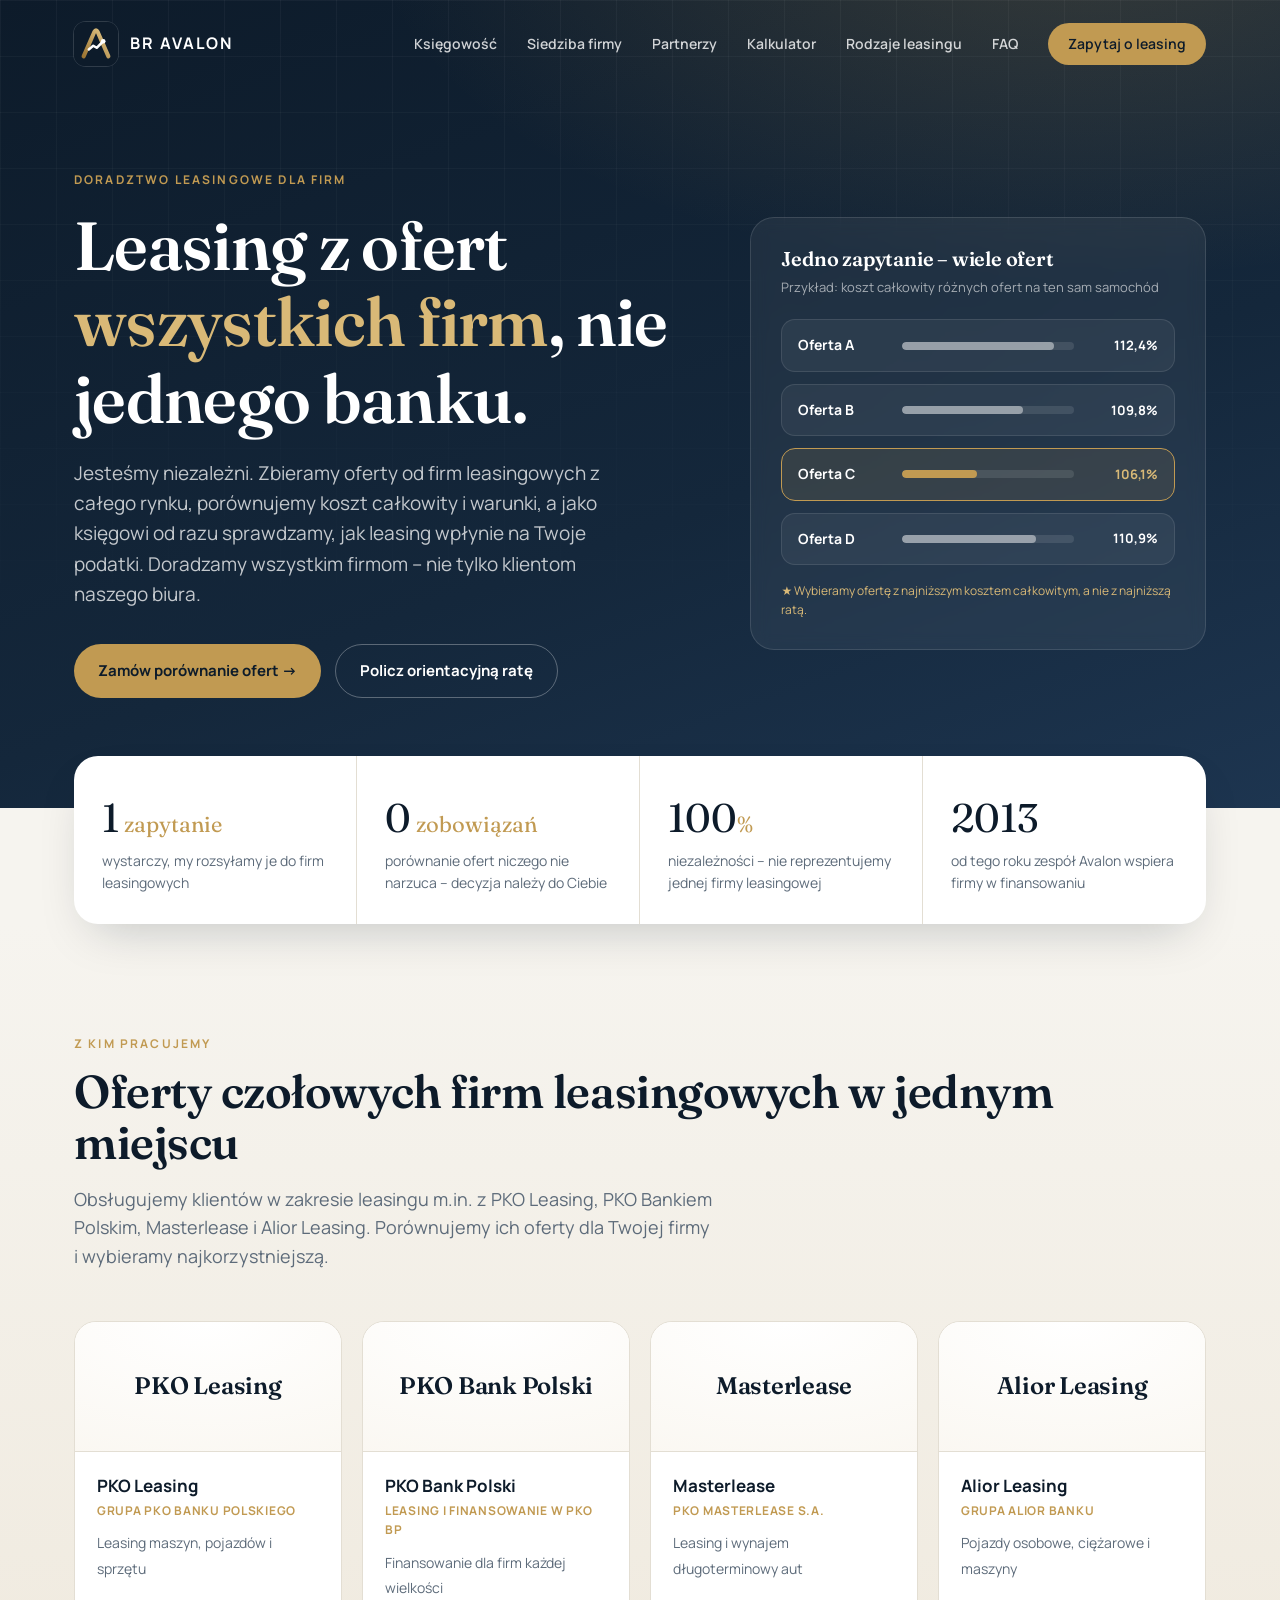
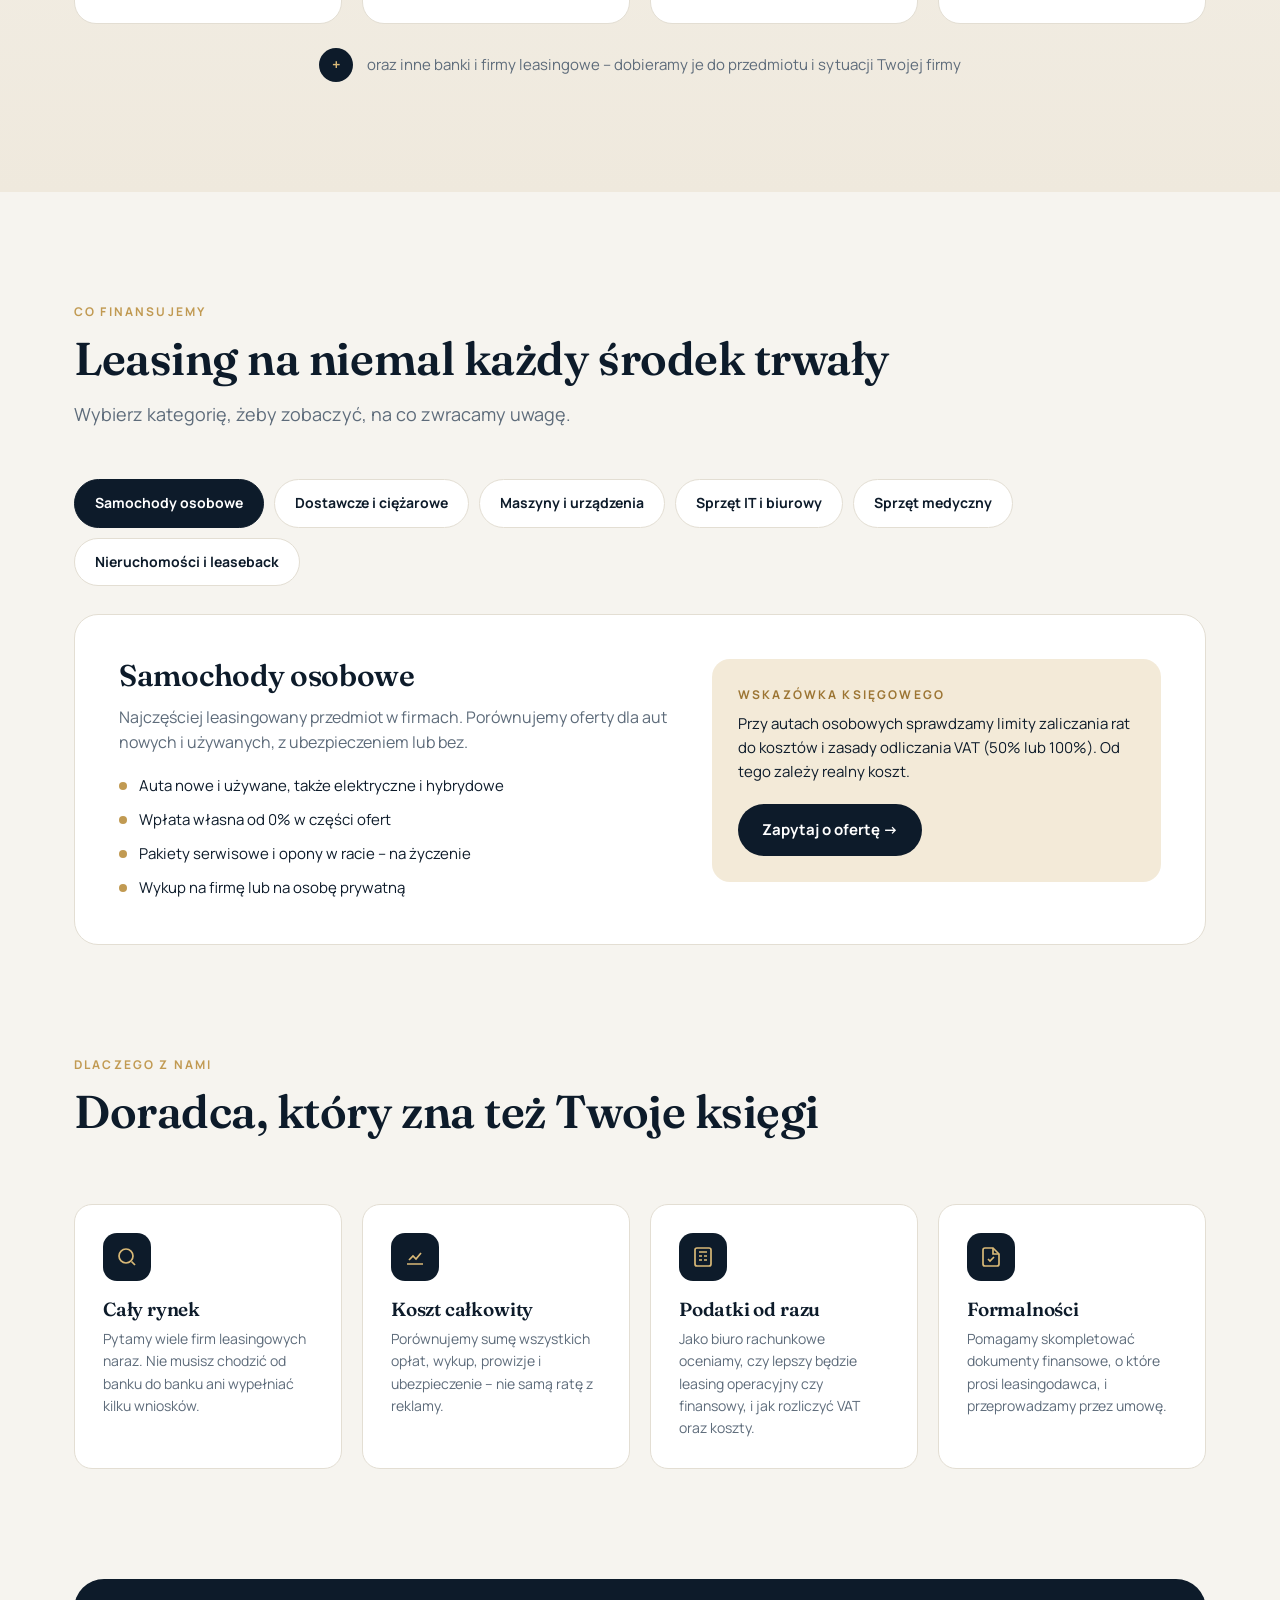
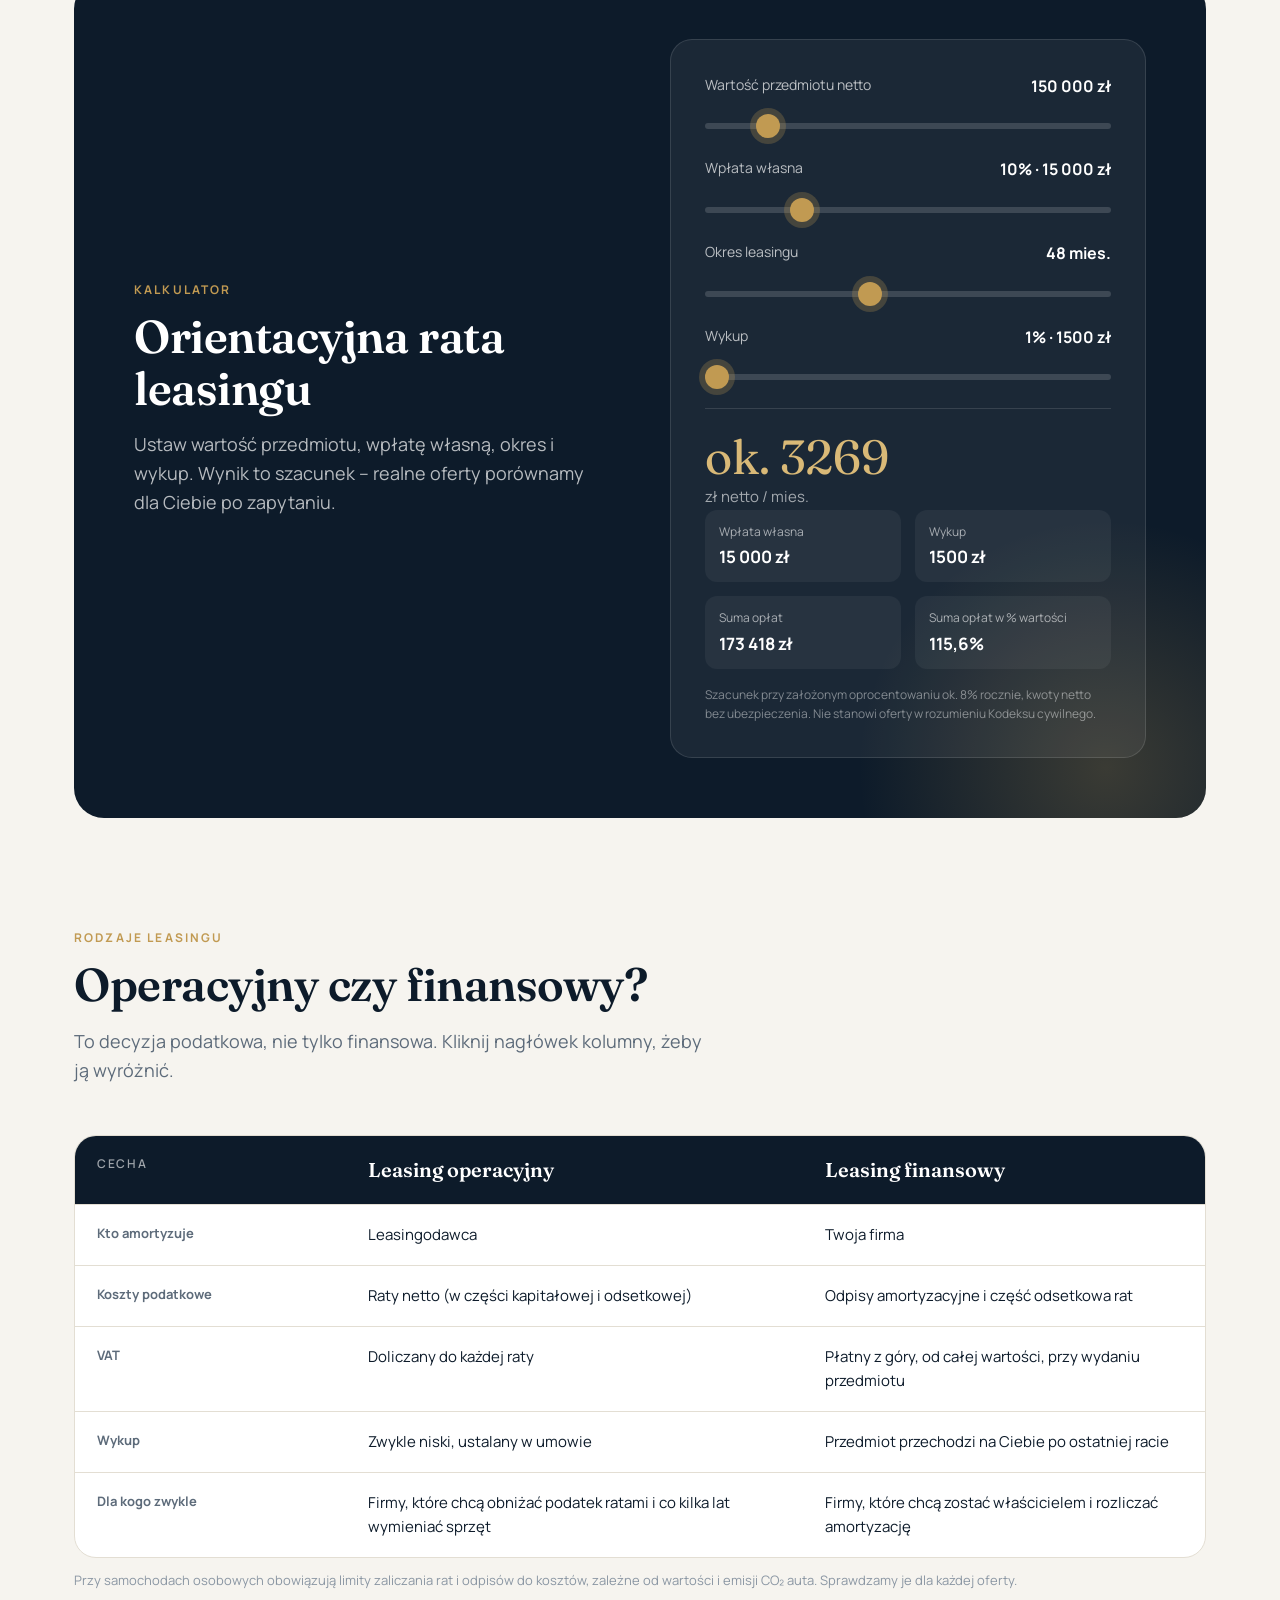
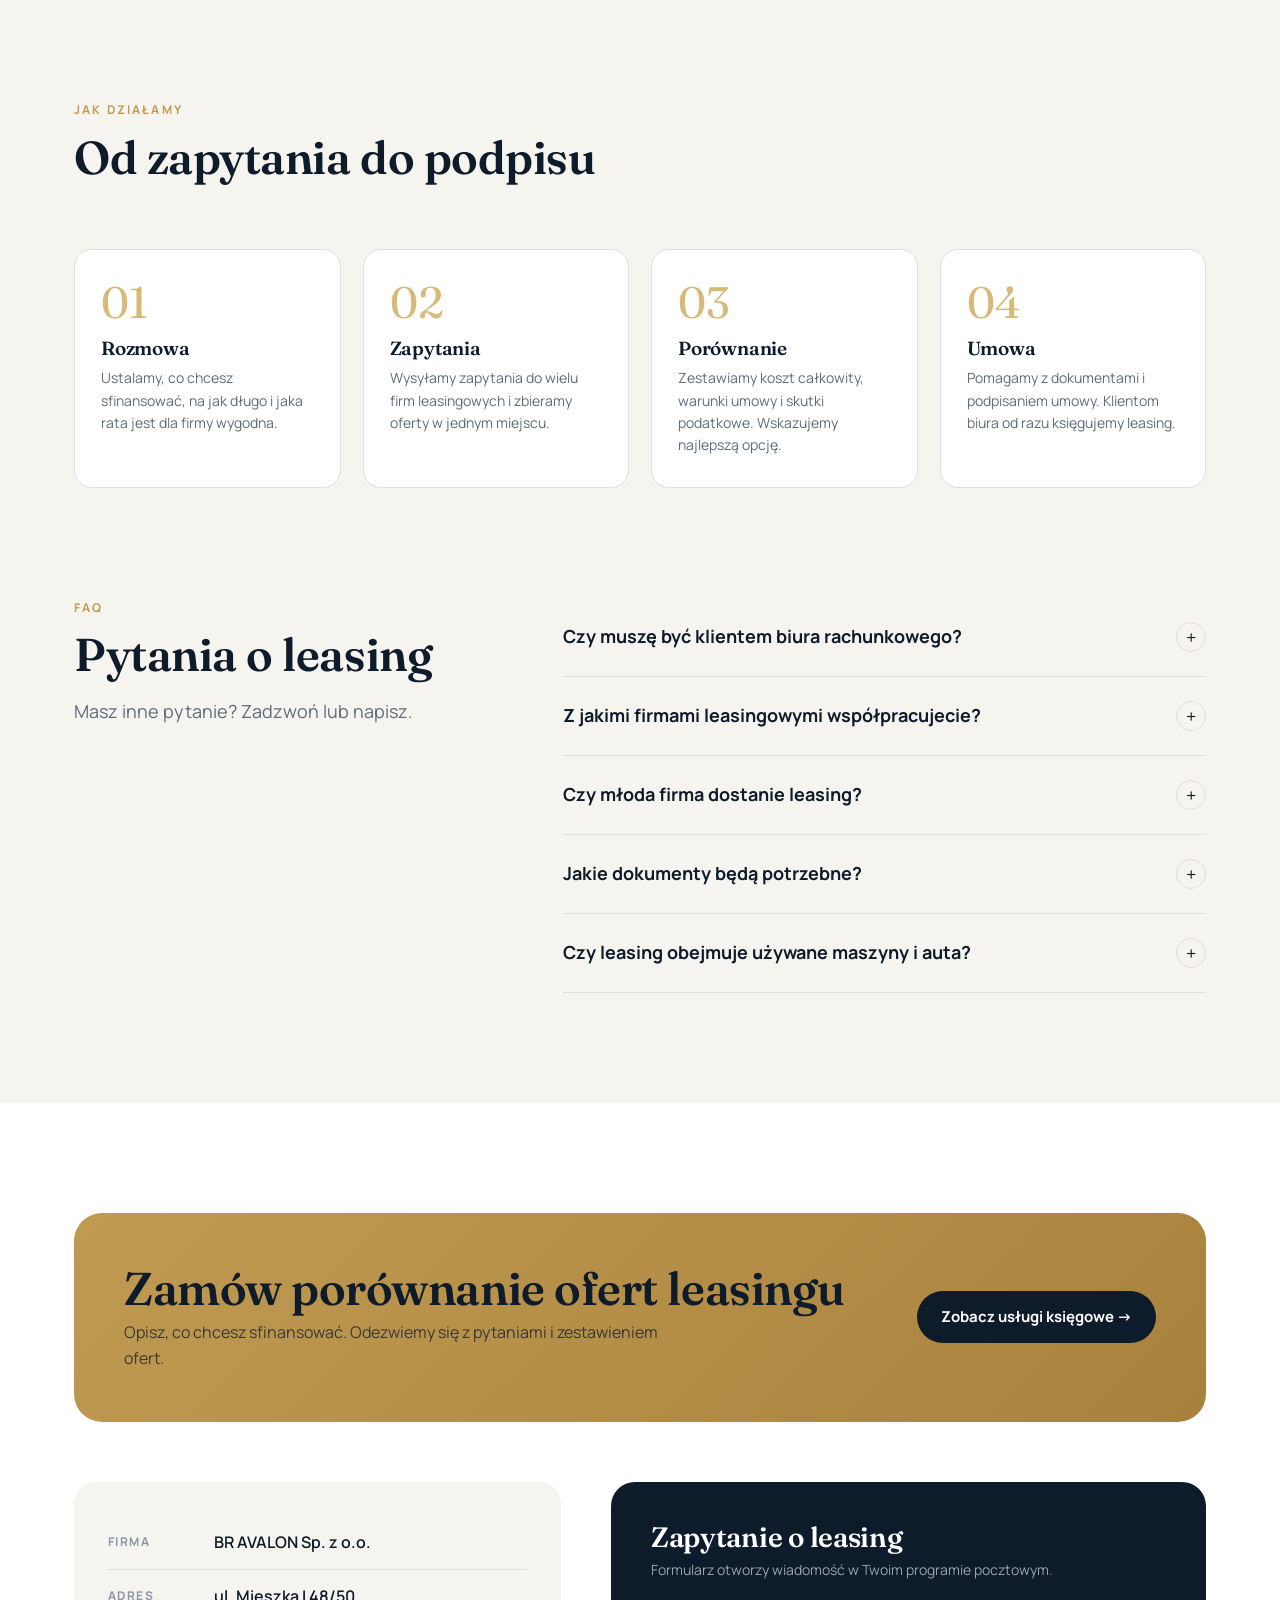
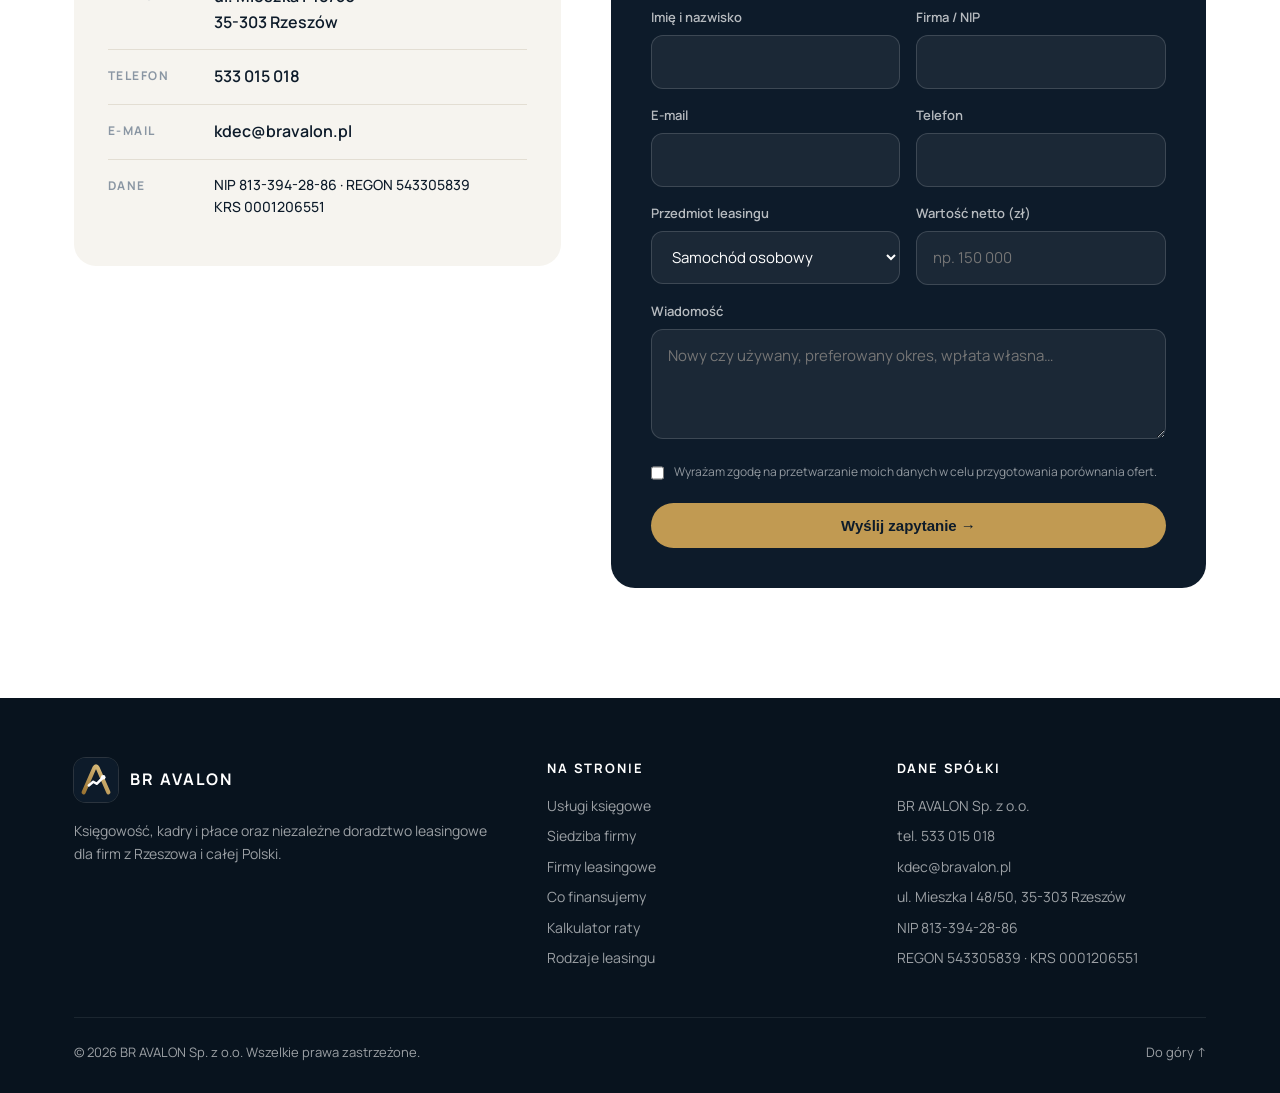
==== commit 8b6a4dd1: "Logo bez 'Rzeszów', nazwa wyśrodkowana względem znaku Co-Authored-By: Claude Opus 5.5 <noreply@anthr" ====
--- a/leasing.html
+++ b/leasing.html
@@ -472,7 +472,7 @@
   <path d="M21.5 40 L28 34.5 L33 37.5 L42.5 28" fill="none" stroke="#ffffff" stroke-width="3.6" stroke-linecap="round" stroke-linejoin="round"/>
   <circle cx="42.5" cy="28" r="3.4" fill="#ffffff"/>
 </svg></div>
-      <div class="logo-txt"><b>BR AVALON</b><span>RZESZÓW</span></div>
+      <div class="logo-txt"><b>BR AVALON</b></div>
     </a>
     <div class="menu" id="menu">
       <a href="index.html">Księgowość</a>
@@ -714,7 +714,7 @@
   <path d="M14 50 L29.5 14.5 Q32 9.5 34.5 14.5 L50 50" fill="none" stroke="url(#g2)" stroke-width="6" stroke-linecap="round" stroke-linejoin="round"/>
   <path d="M21.5 40 L28 34.5 L33 37.5 L42.5 28" fill="none" stroke="#ffffff" stroke-width="3.6" stroke-linecap="round" stroke-linejoin="round"/>
   <circle cx="42.5" cy="28" r="3.4" fill="#ffffff"/>
-</svg></div><div class="logo-txt"><b>BR AVALON</b><span>RZESZÓW</span></div></div>
+</svg></div><div class="logo-txt"><b>BR AVALON</b></div></div>
         <p>Księgowość, kadry i płace oraz niezależne doradztwo leasingowe dla firm z Rzeszowa i całej Polski.</p>
       </div>
       <div><h4>Na stronie</h4><ul><li><a href="index.html">Usługi księgowe</a></li><li><a href="siedziba.html">Siedziba firmy</a></li><li><a href="#partnerzy">Firmy leasingowe</a></li><li><a href="#finansujemy">Co finansujemy</a></li><li><a href="#kalkulator">Kalkulator raty</a></li><li><a href="#porownanie">Rodzaje leasingu</a></li></ul></div>
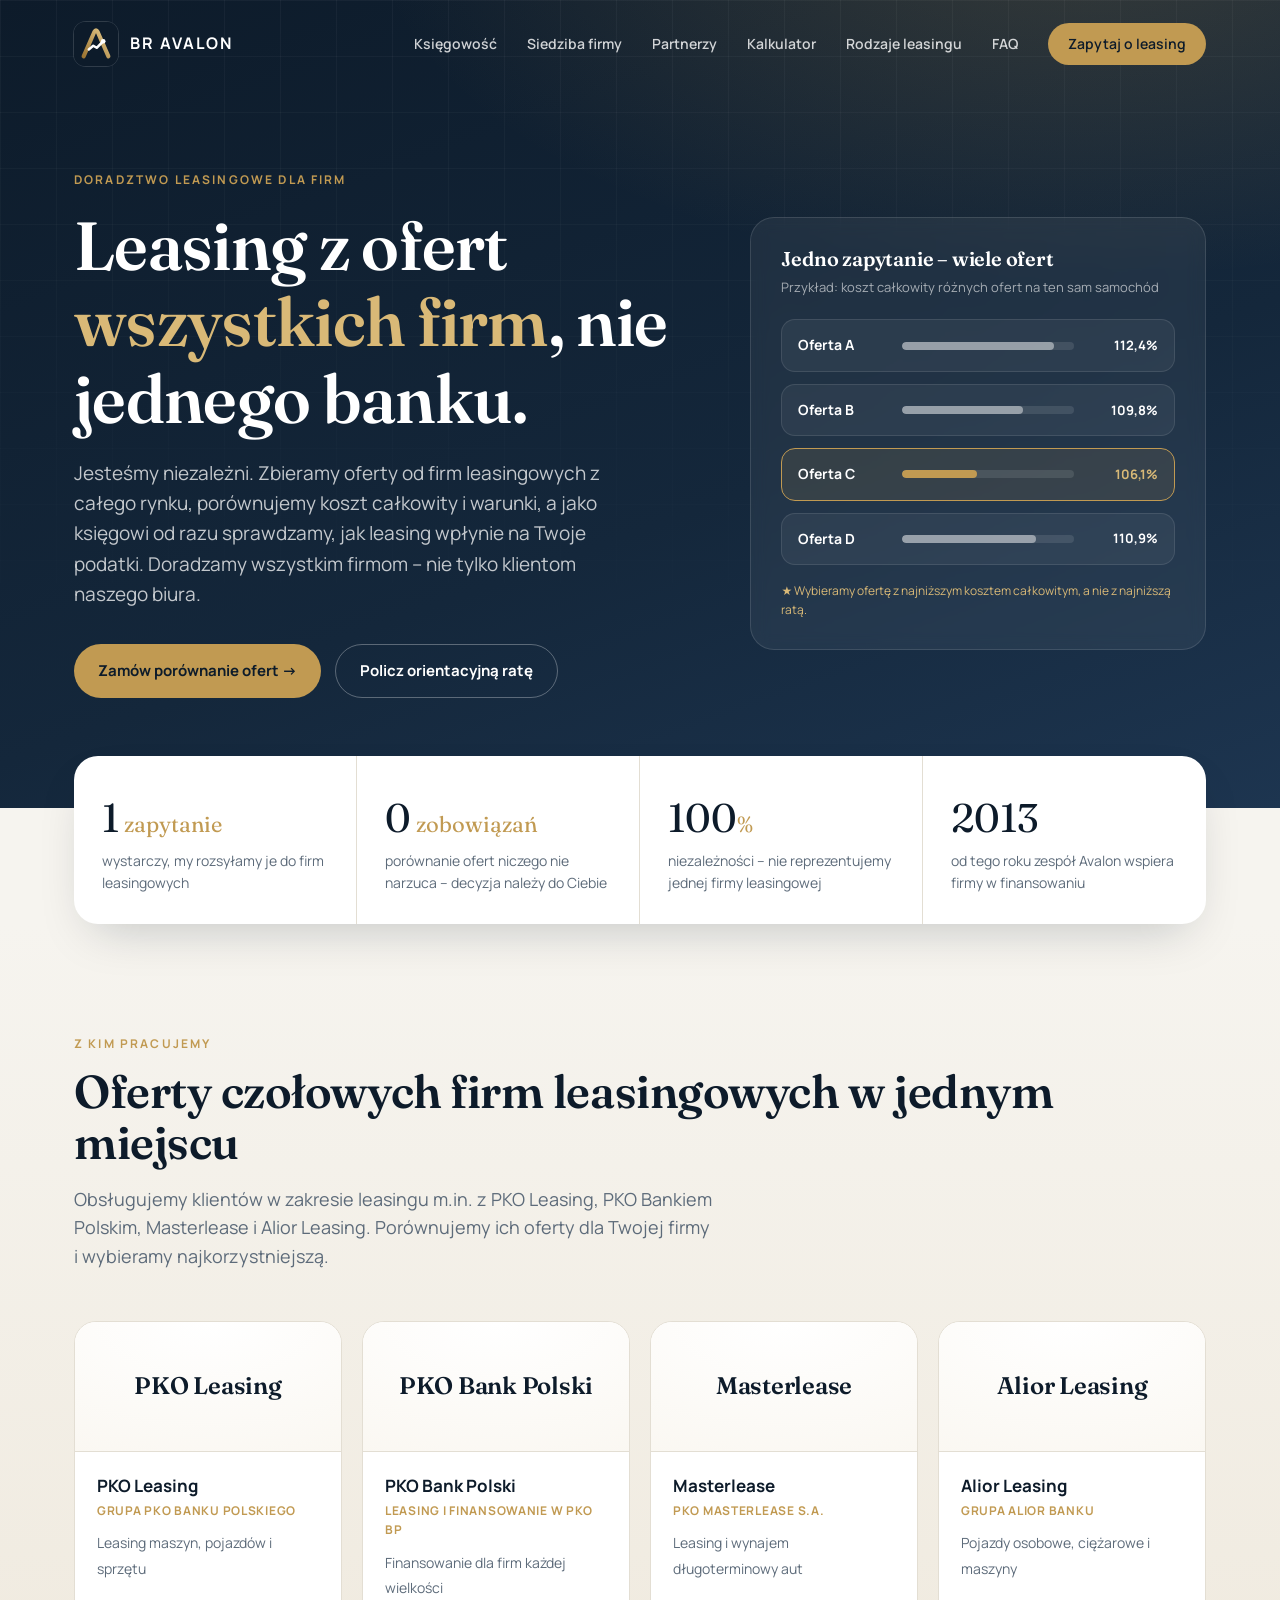
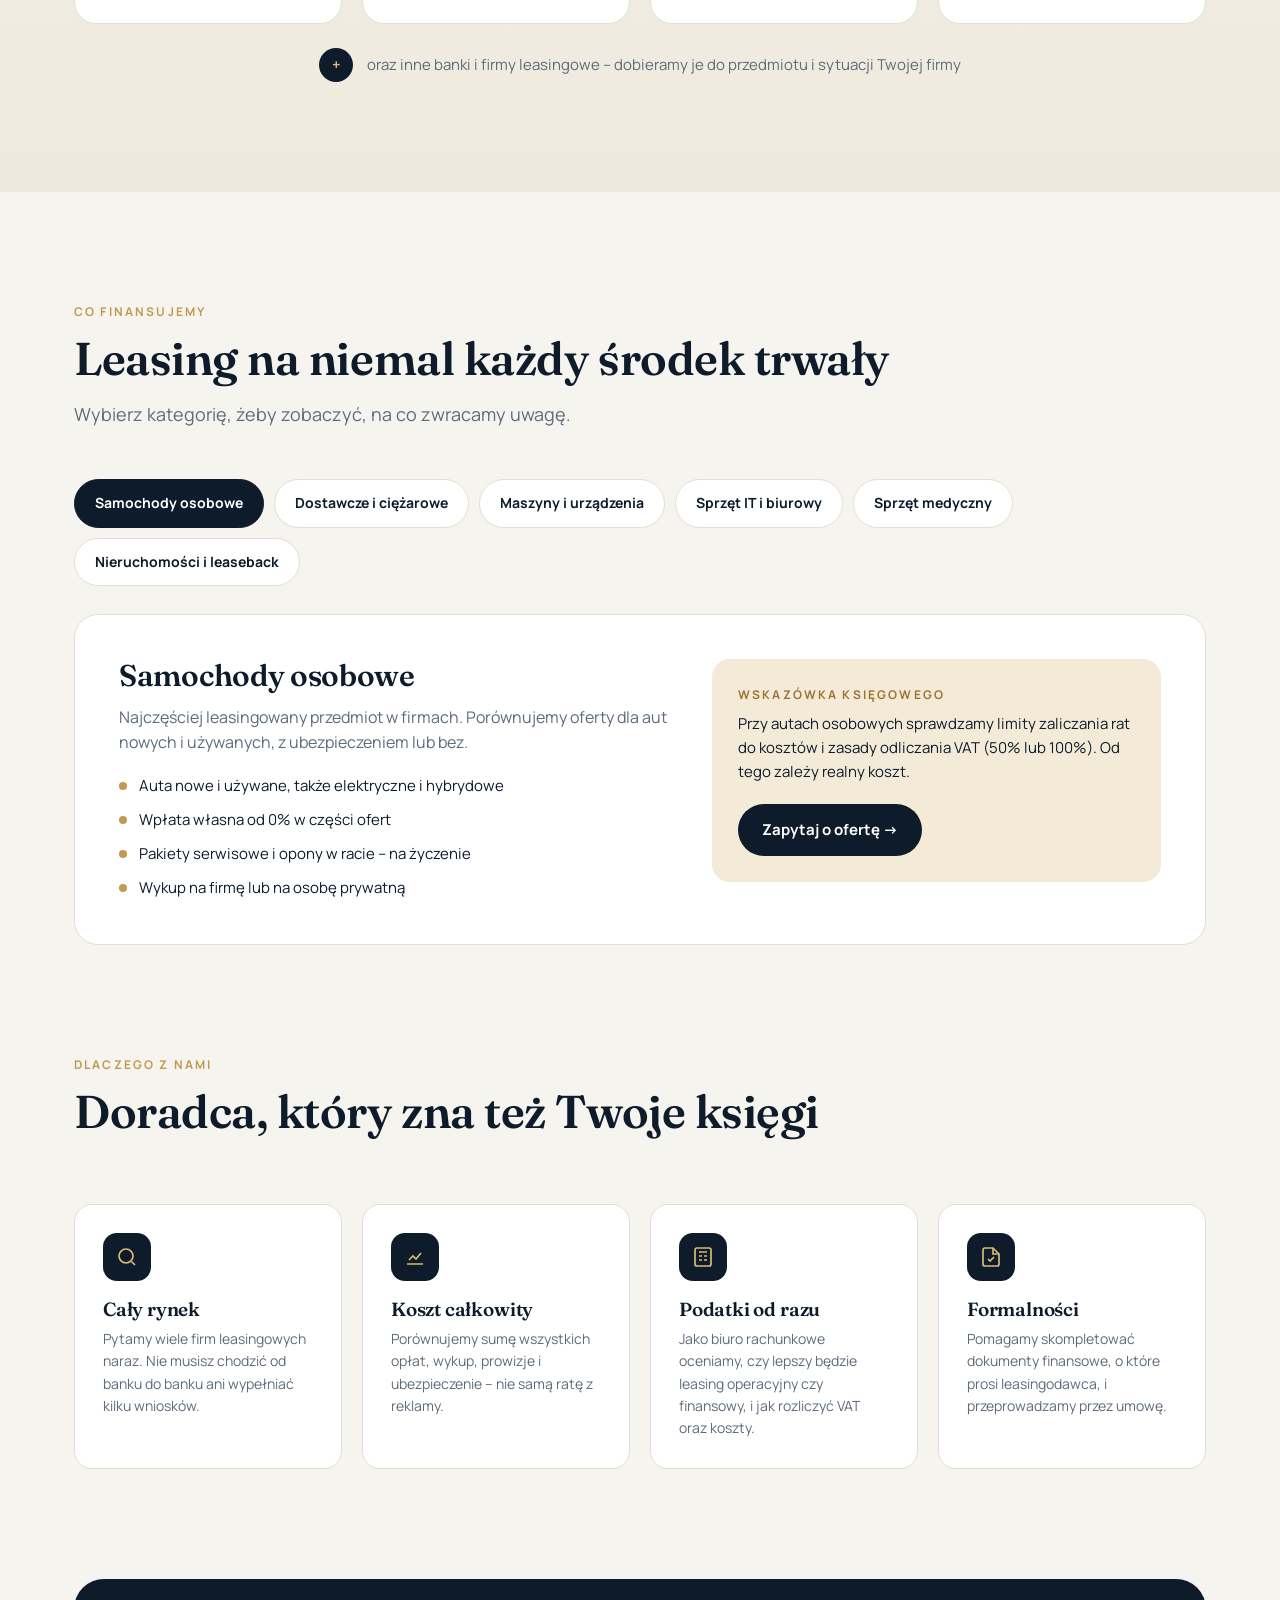
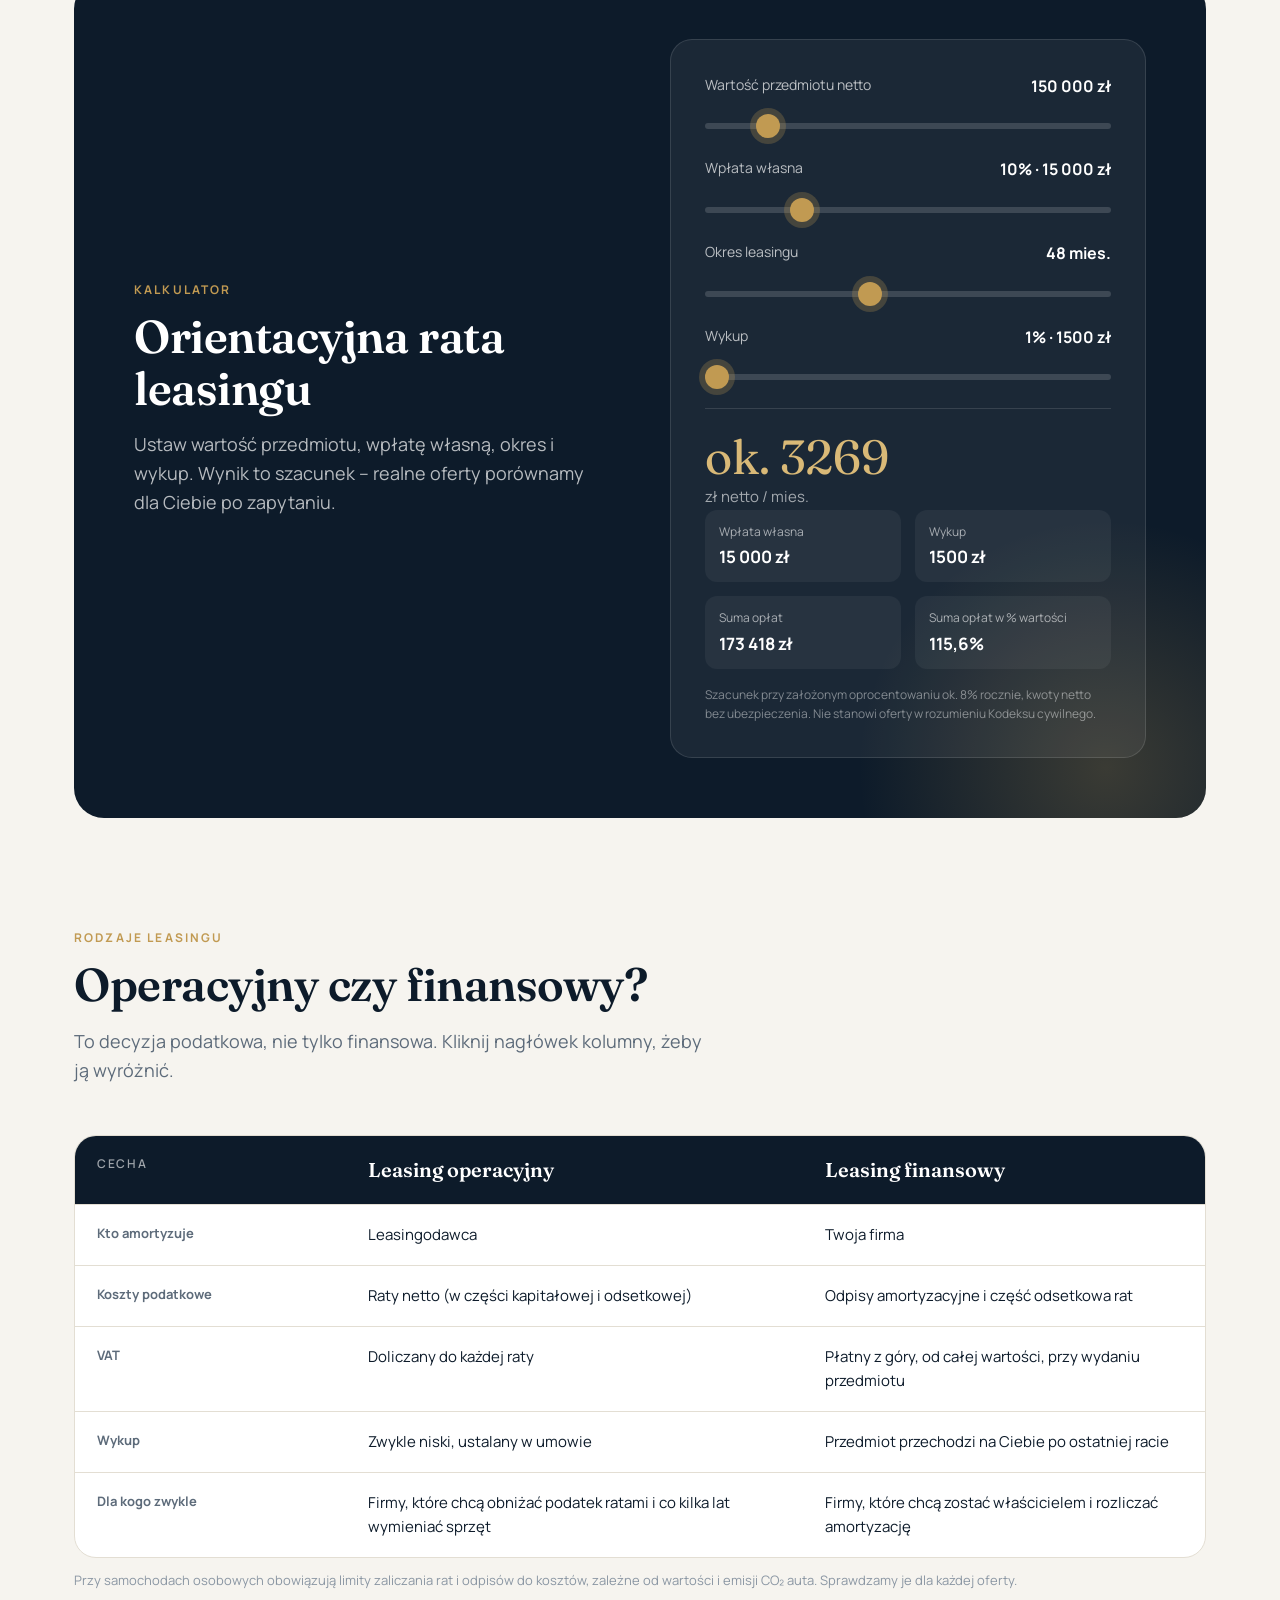
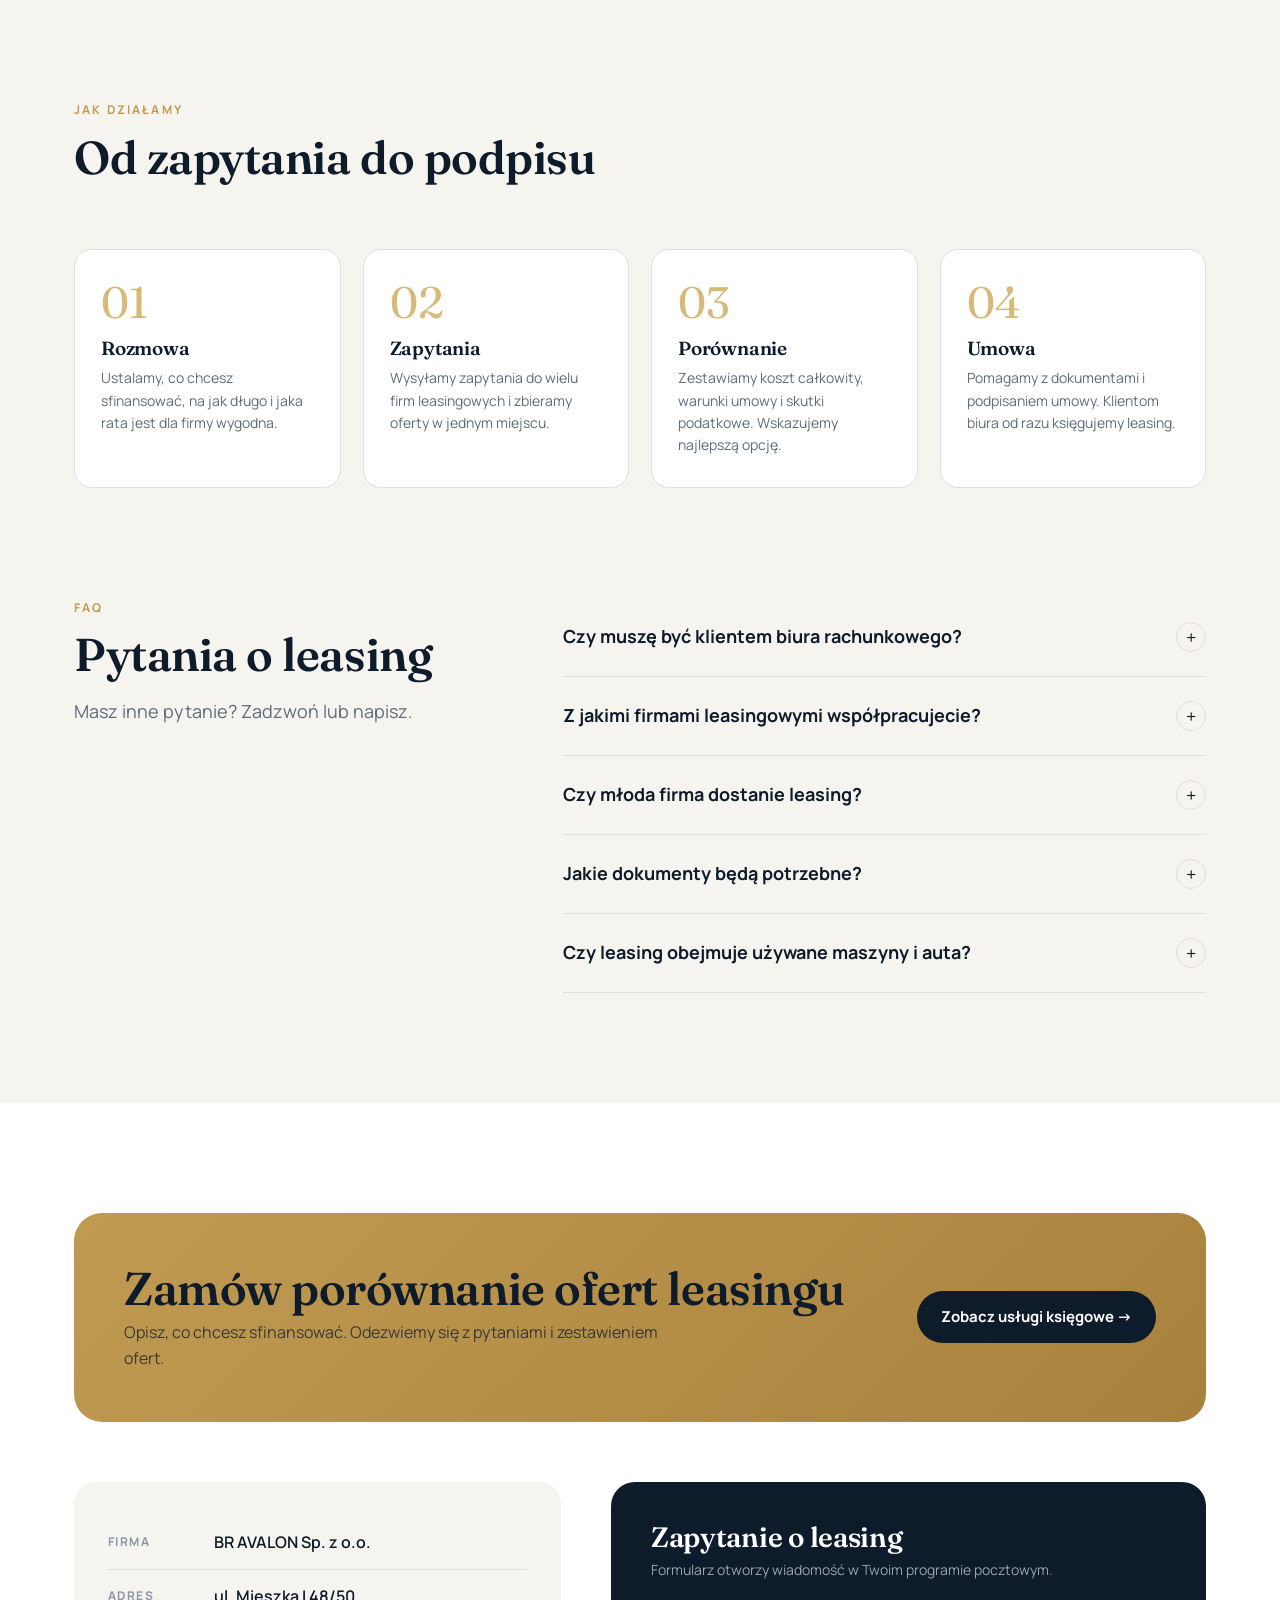
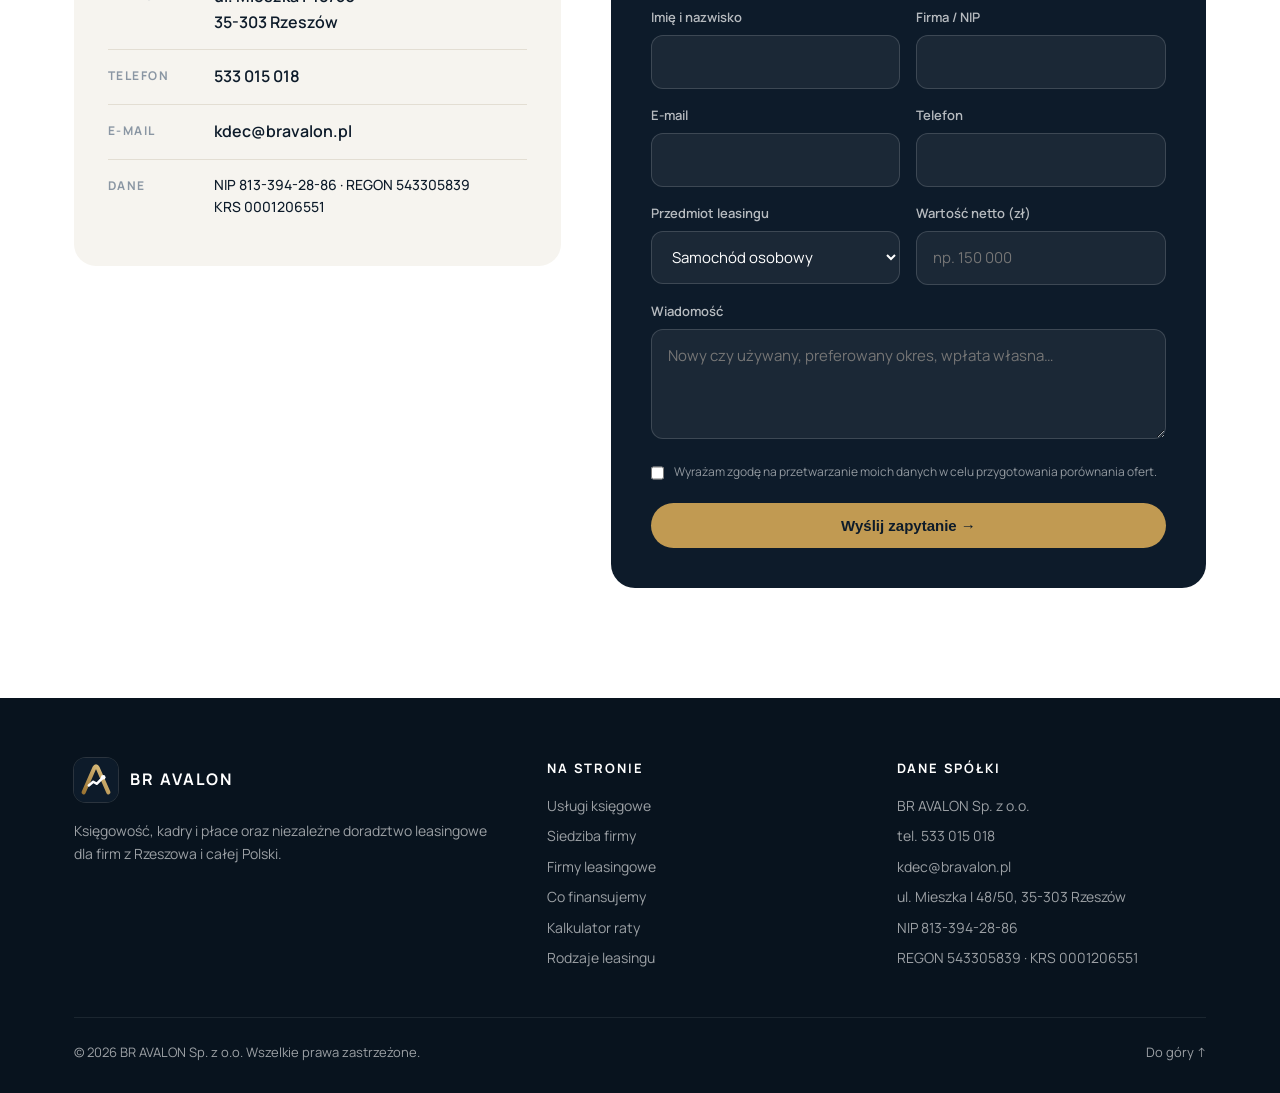
==== commit b3dd387a: "Leasing: kolorowe logotypy partnerów i interakcja 3D po najechaniu Co-Authored-By: Claude Opus 5.5 <" ====
--- a/leasing.html
+++ b/leasing.html
@@ -428,8 +428,8 @@
 .partner{background:var(--white);border:1px solid var(--line);border-radius:22px;overflow:hidden;transition:transform .3s,box-shadow .3s,border-color .3s;display:flex;flex-direction:column}
 .partner:hover{transform:translateY(-6px);box-shadow:var(--shadow);border-color:var(--gold-2)}
 .p-logo{height:130px;display:grid;place-items:center;padding:26px 28px;border-bottom:1px solid var(--line);background:radial-gradient(120% 120% at 50% 0%,#fff 0%,#faf7f1 100%);position:relative}
-.p-logo img{max-width:100%;max-height:52px;object-fit:contain;filter:grayscale(1) contrast(1.05);opacity:.75;transition:filter .35s,opacity .35s,transform .35s}
-.partner:hover .p-logo img{filter:none;opacity:1;transform:scale(1.04)}
+.p-logo img{max-width:100%;max-height:52px;object-fit:contain;transition:transform .45s cubic-bezier(.2,.8,.2,1),filter .45s}
+.partner:hover .p-logo img{transform:scale(1.1) translateZ(30px);filter:drop-shadow(0 10px 14px rgba(13,27,42,.18))}
 .p-word{display:none;font-family:var(--serif);font-weight:600;font-size:24px;color:var(--ink);letter-spacing:-.01em;text-align:center;line-height:1.1}
 .p-logo.fallback img{display:none}
 .p-logo img.sq{max-height:78px}
@@ -446,7 +446,7 @@
   .p-grid{grid-template-columns:1fr 1fr;gap:12px}
   .partner{border-radius:18px}
   .p-logo{height:96px;padding:18px}
-  .p-logo img{max-height:38px;filter:none;opacity:1}
+  .p-logo img{max-height:38px}
   .p-word{font-size:18px}
   .p-meta{padding:14px 14px 16px}
   .p-meta b{font-size:15px}
@@ -454,6 +454,23 @@
   .p-meta em{font-size:12.5px}
   .p-more{font-size:13.5px;justify-content:flex-start;text-align:left}
 }
+
+/* ===== PARTNERZY – interakcja ===== */
+.p-grid{perspective:1000px}
+.partner{position:relative;transform-style:preserve-3d;will-change:transform;transition:opacity .8s,transform .35s cubic-bezier(.2,.8,.2,1),box-shadow .35s,border-color .35s}
+.partner:hover{transform:translateY(-8px);box-shadow:0 30px 60px -24px rgba(13,27,42,.35),0 0 0 1px var(--gold-2);border-color:var(--gold-2)}
+.partner .p-logo{overflow:hidden}
+.partner .p-logo:before{content:"";position:absolute;top:0;left:-60%;width:40%;height:100%;background:linear-gradient(100deg,transparent,rgba(217,185,119,.45),transparent);transform:skewX(-20deg);pointer-events:none}
+.partner:hover .p-logo:before{animation:shine .9s ease}
+@keyframes shine{from{left:-60%}to{left:130%}}
+.p-ok{position:absolute;top:12px;right:12px;z-index:3;padding:5px 11px;border-radius:99px;background:var(--ink);color:var(--gold-2);font-size:11px;font-weight:800;letter-spacing:.08em;opacity:0;transform:translateY(-6px) scale(.9);transition:opacity .3s,transform .3s}
+.partner:hover .p-ok{opacity:1;transform:none}
+.partner:after{content:"";position:absolute;left:0;bottom:0;height:3px;width:0;background:linear-gradient(90deg,#9c7533,#d9b977);transition:width .45s ease}
+.partner:hover:after{width:100%}
+.partner .p-meta b{transition:color .3s}
+.partner:hover .p-meta b{color:#9c7533}
+@media (hover:none){.p-ok{opacity:1;transform:none}.partner:active{transform:scale(.98)}}
+@media (prefers-reduced-motion:reduce){.partner,.partner:hover{transform:none!important}.partner:hover .p-logo:before{animation:none}}
 </style>
 </head>
 <body>
@@ -526,19 +543,19 @@
       </div>
     </div>
     <div class="p-grid">
-      <div class="partner reveal">
+      <div class="partner reveal"><span class="p-ok">✓ OBSŁUGUJEMY</span>
         <div class="p-logo"><img src="https://www.pkoleasing.pl/api/public/d790aecd-0090-4b8d-9dd2-99dcc0e61253.png" data-alt="https://www.pkoleasing.pl/api/public/dabcf32a-5038-4f18-8c49-b6b8bd9374bd.png" alt="PKO Leasing – logo" loading="lazy" referrerpolicy="no-referrer" onerror="pFail(this)"><span class="p-word">PKO Leasing</span></div>
         <div class="p-meta"><b>PKO Leasing</b><span>Grupa PKO Banku Polskiego</span><em>Leasing maszyn, pojazdów i sprzętu</em></div>
       </div>
-      <div class="partner reveal">
+      <div class="partner reveal"><span class="p-ok">✓ OBSŁUGUJEMY</span>
         <div class="p-logo"><img src="https://www.pkobp.pl/api/public/3c663fc2-a8dc-4cb9-ab55-9a4ee64b7c35.svg" data-alt="https://www.pkobp.pl/api/public/63086f97-c7b3-436b-a060-a2947f8713f4.svg" alt="PKO Bank Polski – logo" loading="lazy" referrerpolicy="no-referrer" onerror="pFail(this)"><span class="p-word">PKO Bank Polski</span></div>
         <div class="p-meta"><b>PKO Bank Polski</b><span>Leasing i finansowanie w PKO BP</span><em>Finansowanie dla firm każdej wielkości</em></div>
       </div>
-      <div class="partner reveal">
+      <div class="partner reveal"><span class="p-ok">✓ OBSŁUGUJEMY</span>
         <div class="p-logo"><img src="https://masterlease.pl/wp-content/uploads/2022/04/masterlease_logo.svg" alt="Masterlease – logo" loading="lazy" referrerpolicy="no-referrer" onerror="pFail(this)"><span class="p-word">Masterlease</span></div>
         <div class="p-meta"><b>Masterlease</b><span>PKO Masterlease S.A.</span><em>Leasing i wynajem długoterminowy aut</em></div>
       </div>
-      <div class="partner reveal">
+      <div class="partner reveal"><span class="p-ok">✓ OBSŁUGUJEMY</span>
         <div class="p-logo"><img src="https://aliorleasing.pl/wp-content/uploads/2022/10/Screenshot-2022-10-27-at-07.54.07.png" alt="Alior Leasing – logo" loading="lazy" referrerpolicy="no-referrer" onerror="pFail(this)"><span class="p-word">Alior Leasing</span></div>
         <div class="p-meta"><b>Alior Leasing</b><span>Grupa Alior Banku</span><em>Pojazdy osobowe, ciężarowe i maszyny</em></div>
       </div>
@@ -826,5 +843,13 @@
 function pSize(i){if(i.naturalWidth&&i.naturalWidth/i.naturalHeight<2)i.classList.add('sq');}
 document.querySelectorAll('.p-logo img').forEach(i=>{i.addEventListener('load',()=>pSize(i));if(i.complete){if(i.naturalWidth===0)pFail(i);else pSize(i);}});
 </script>
+<script>
+(function(){if(!matchMedia('(hover:hover) and (pointer:fine)').matches||matchMedia('(prefers-reduced-motion: reduce)').matches)return;
+document.querySelectorAll('.partner').forEach(c=>{
+ c.addEventListener('mousemove',e=>{const r=c.getBoundingClientRect(),x=(e.clientX-r.left)/r.width-.5,y=(e.clientY-r.top)/r.height-.5;
+  c.style.transform=`translateY(-8px) rotateX(${(-y*10).toFixed(2)}deg) rotateY(${(x*12).toFixed(2)}deg)`;});
+ c.addEventListener('mouseleave',()=>{c.style.transform='';});
+});})();
+</script>
 </body>
 </html>
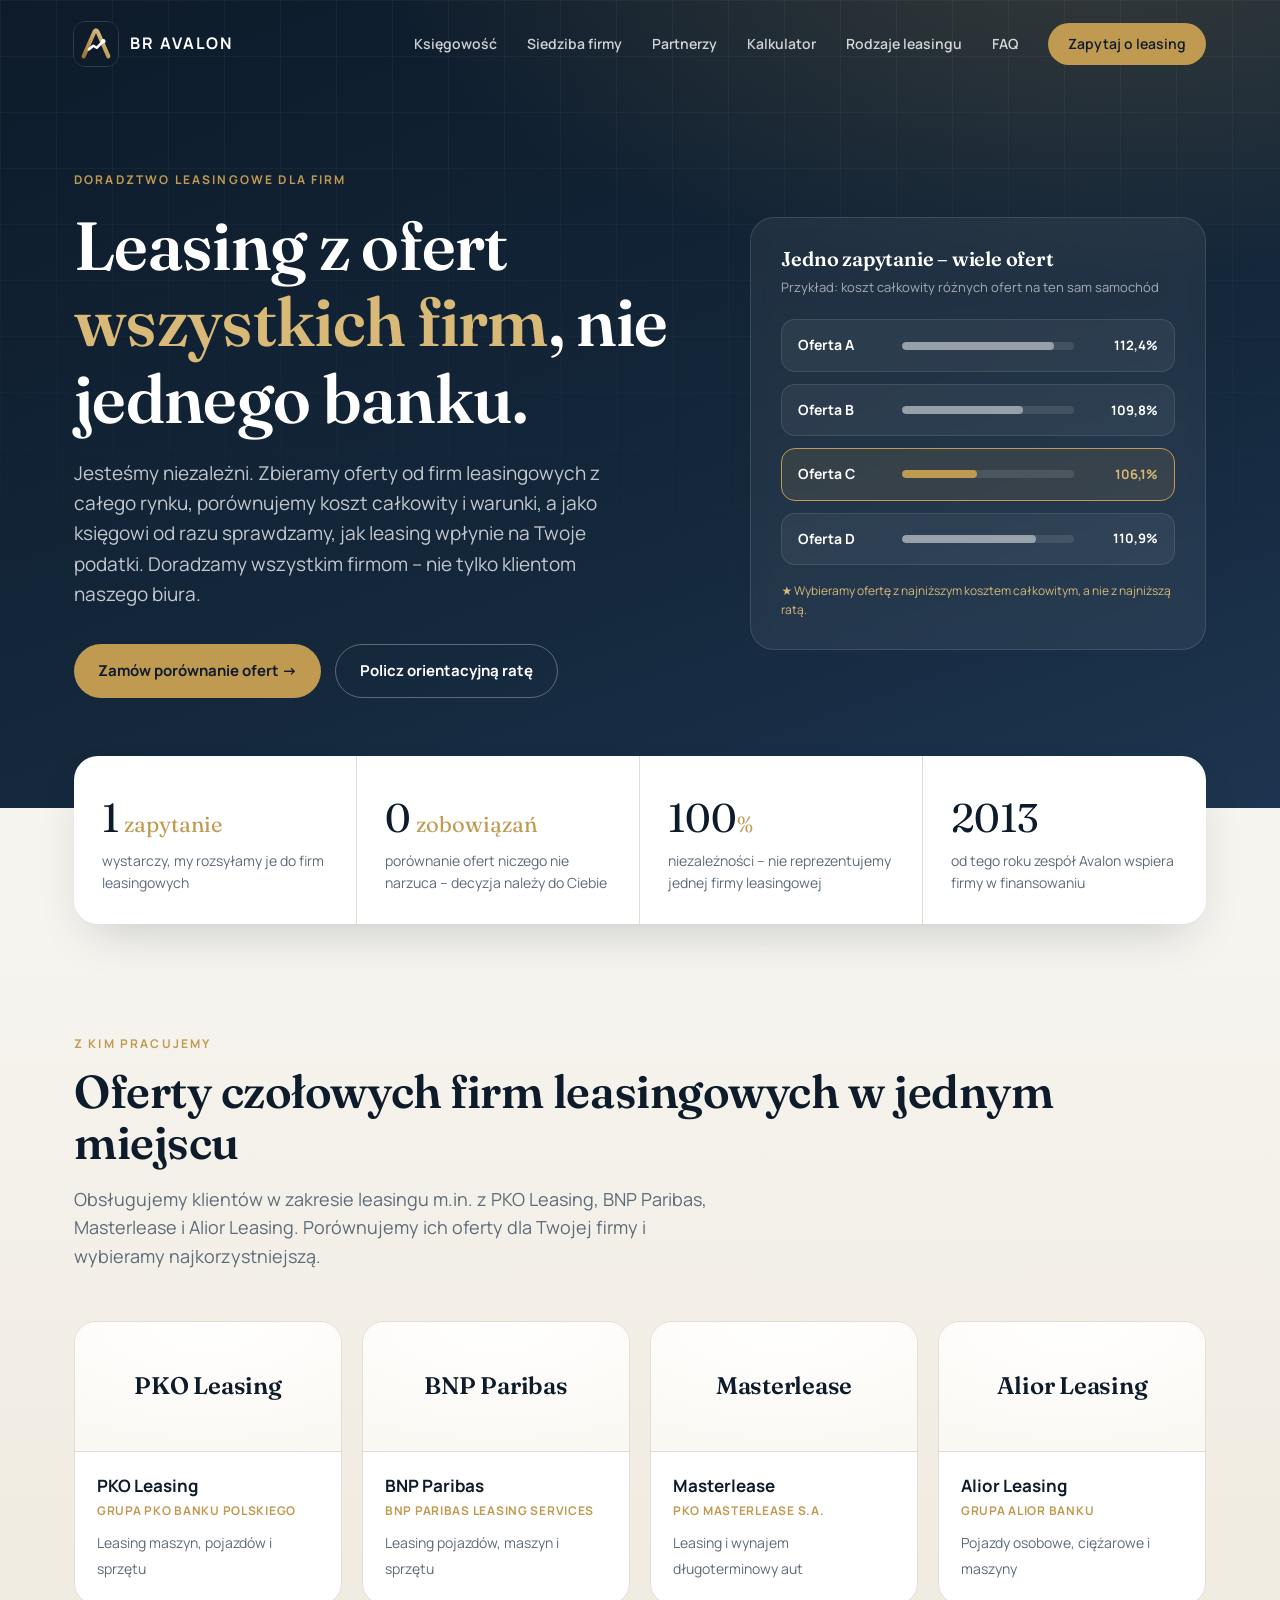
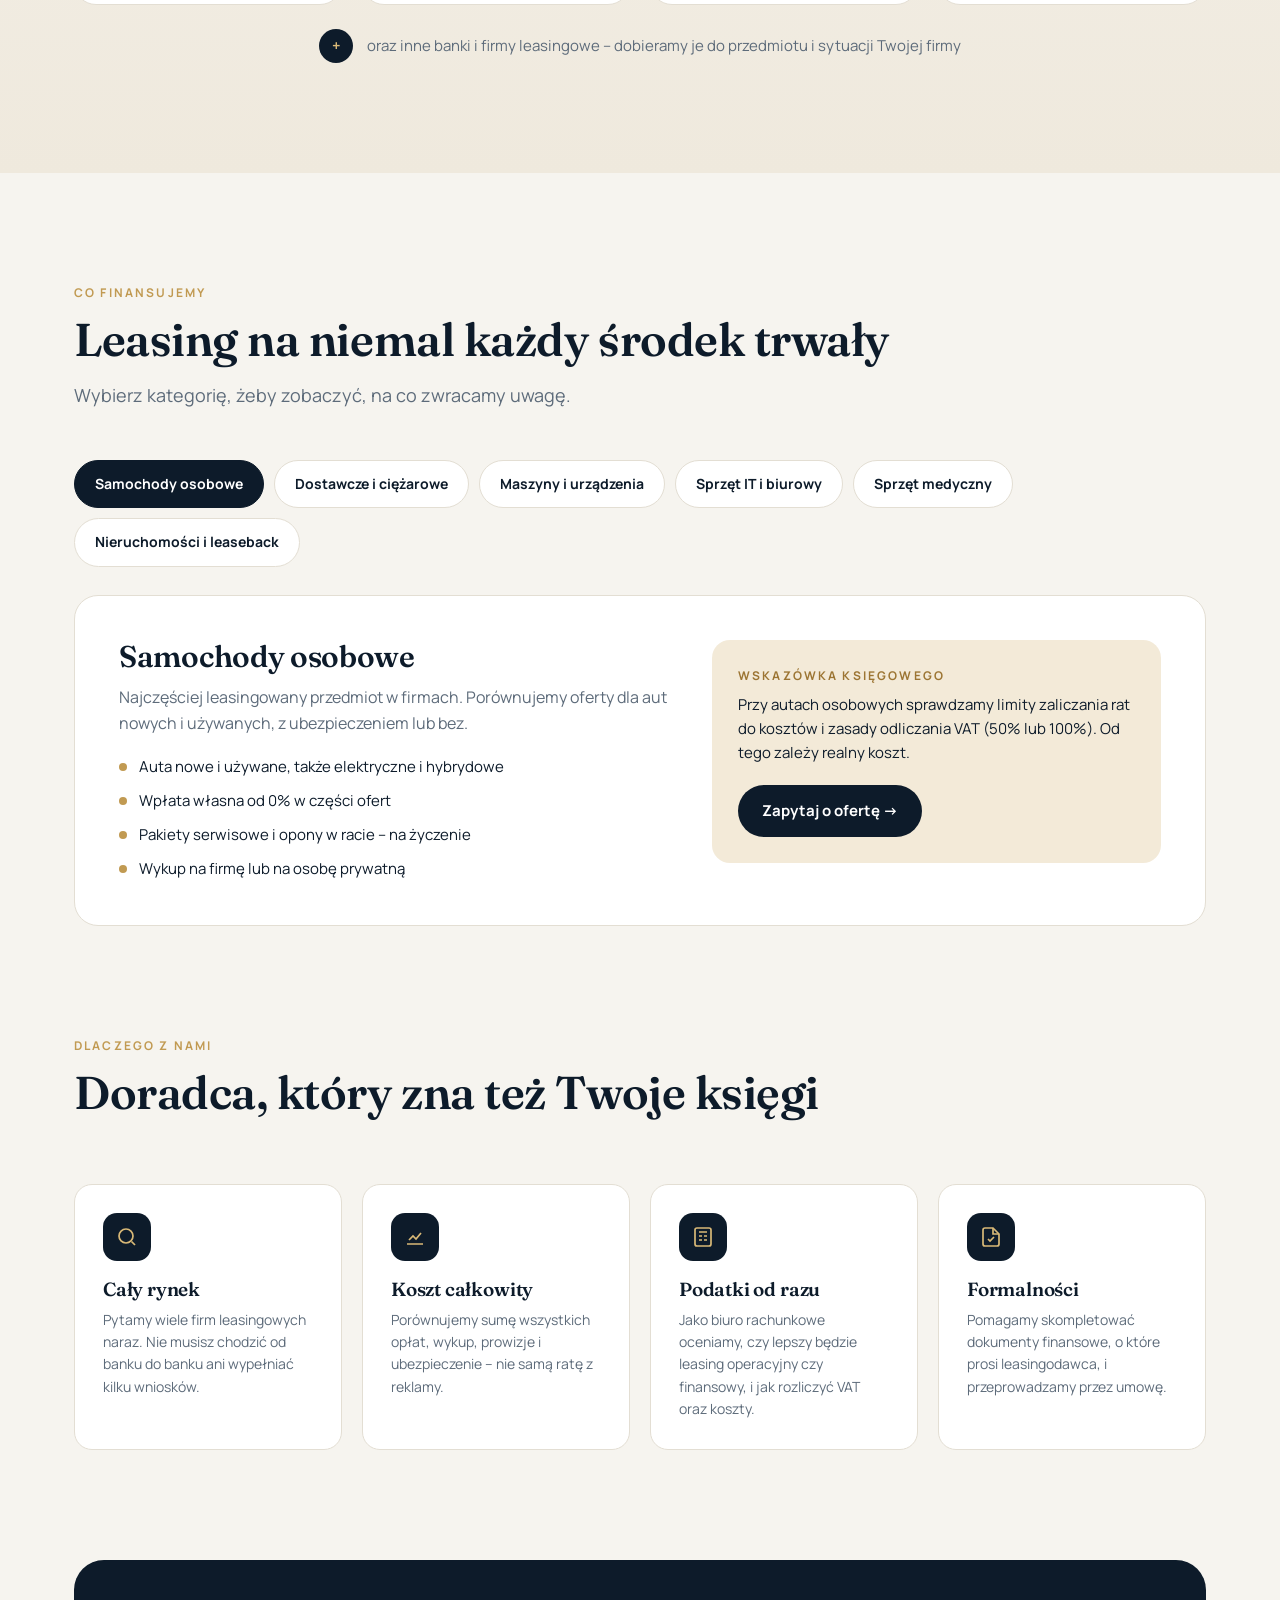
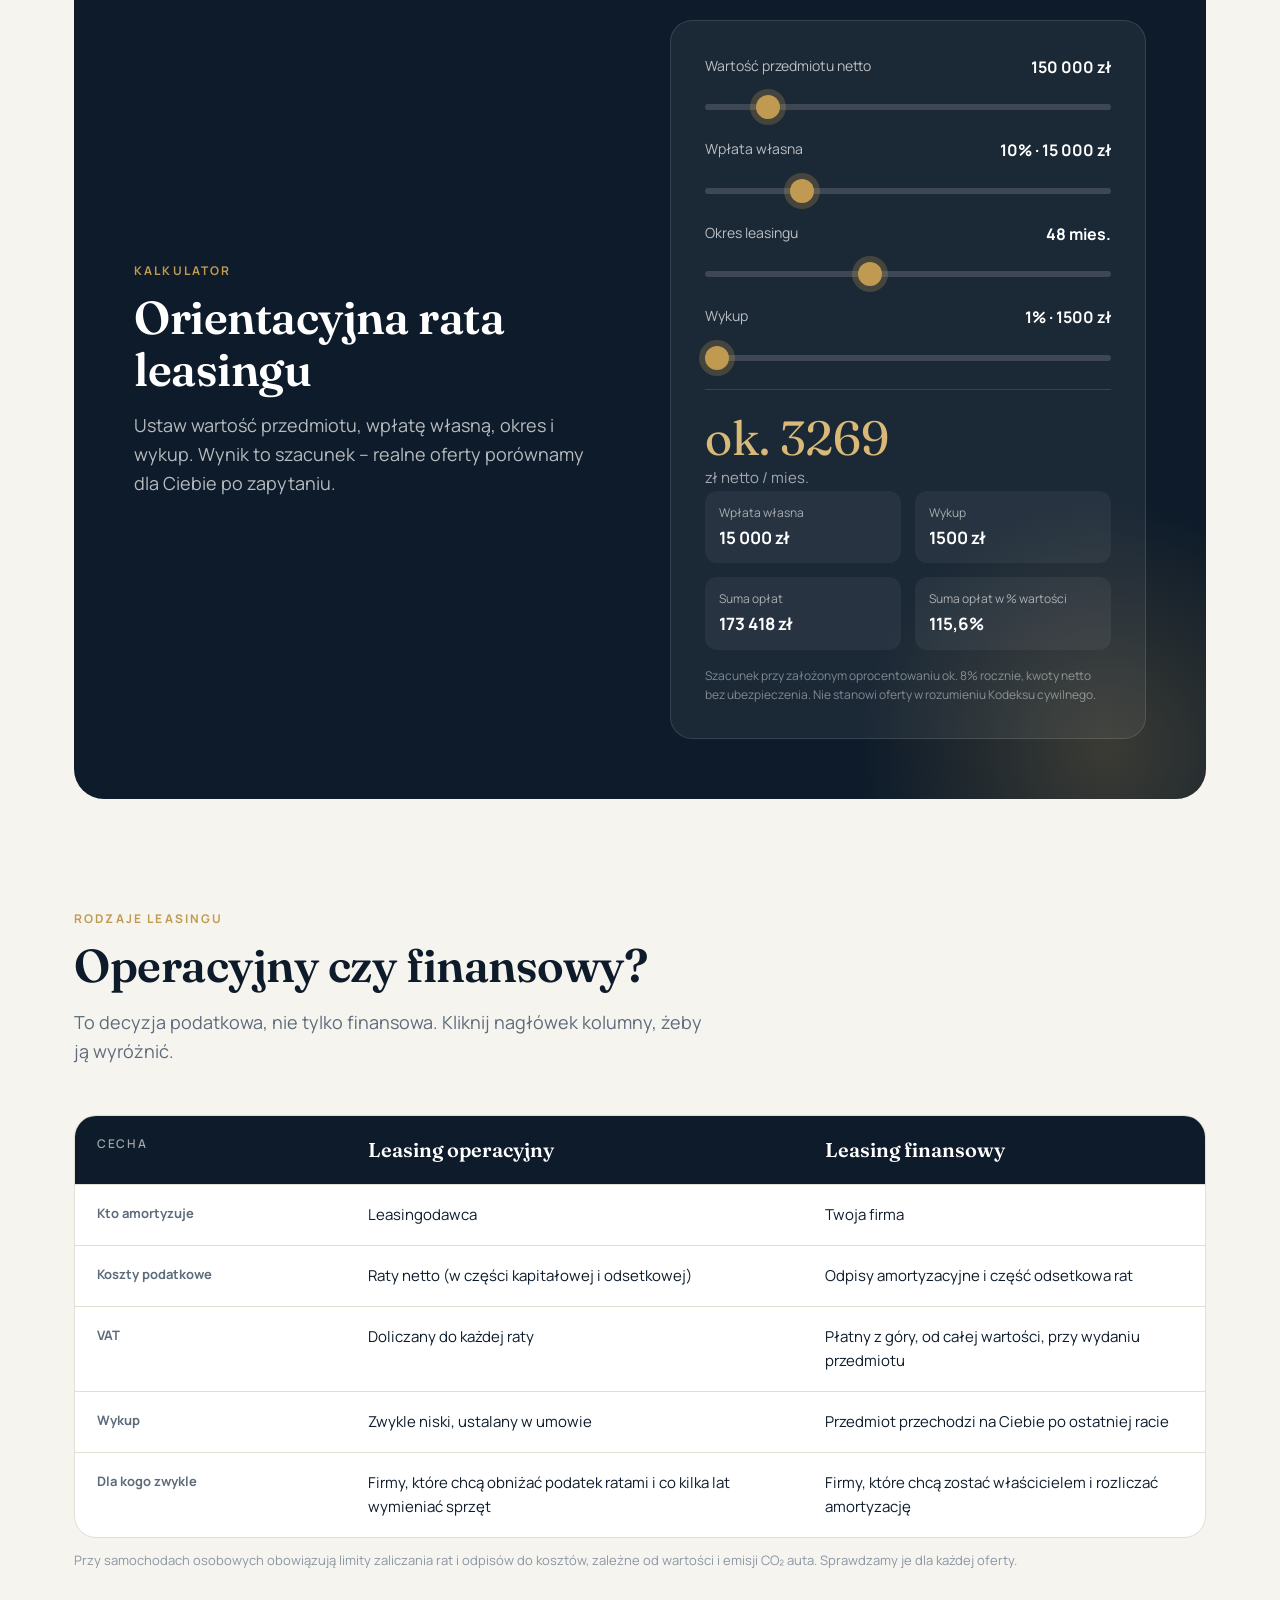
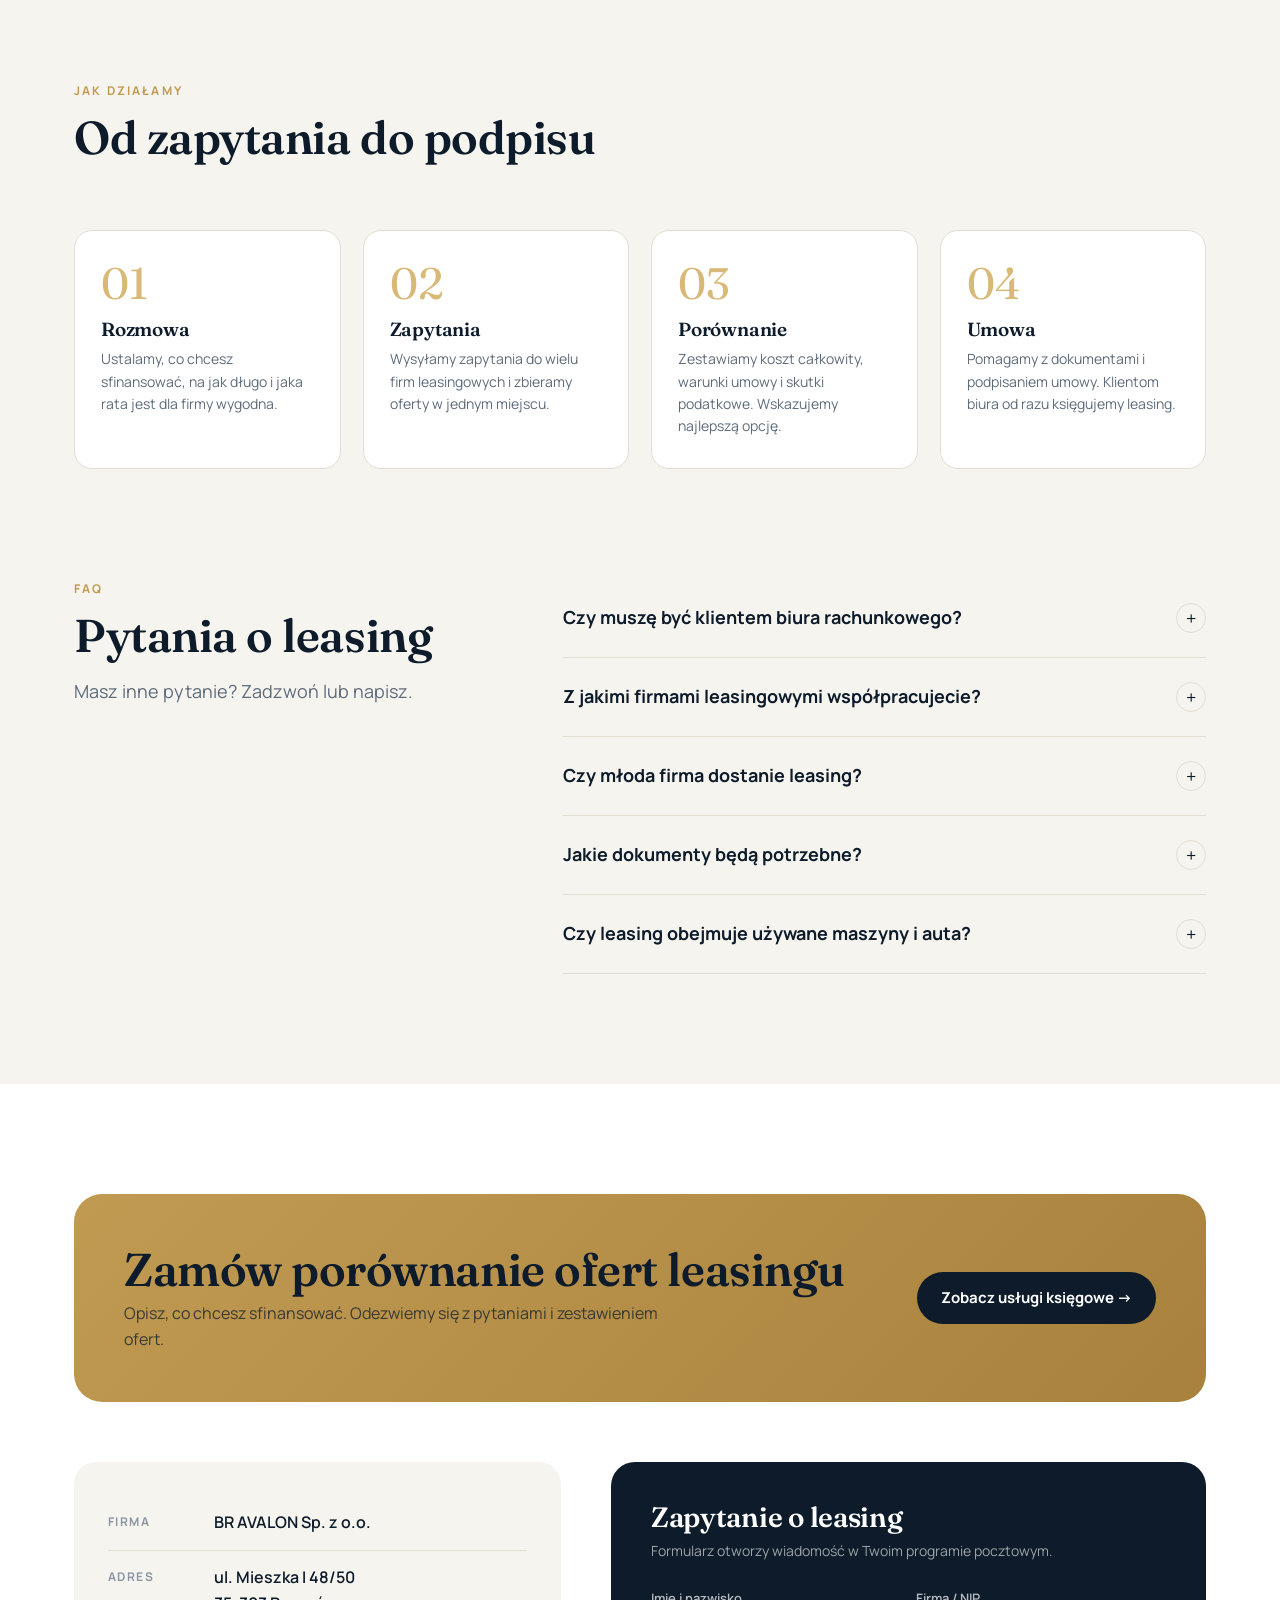
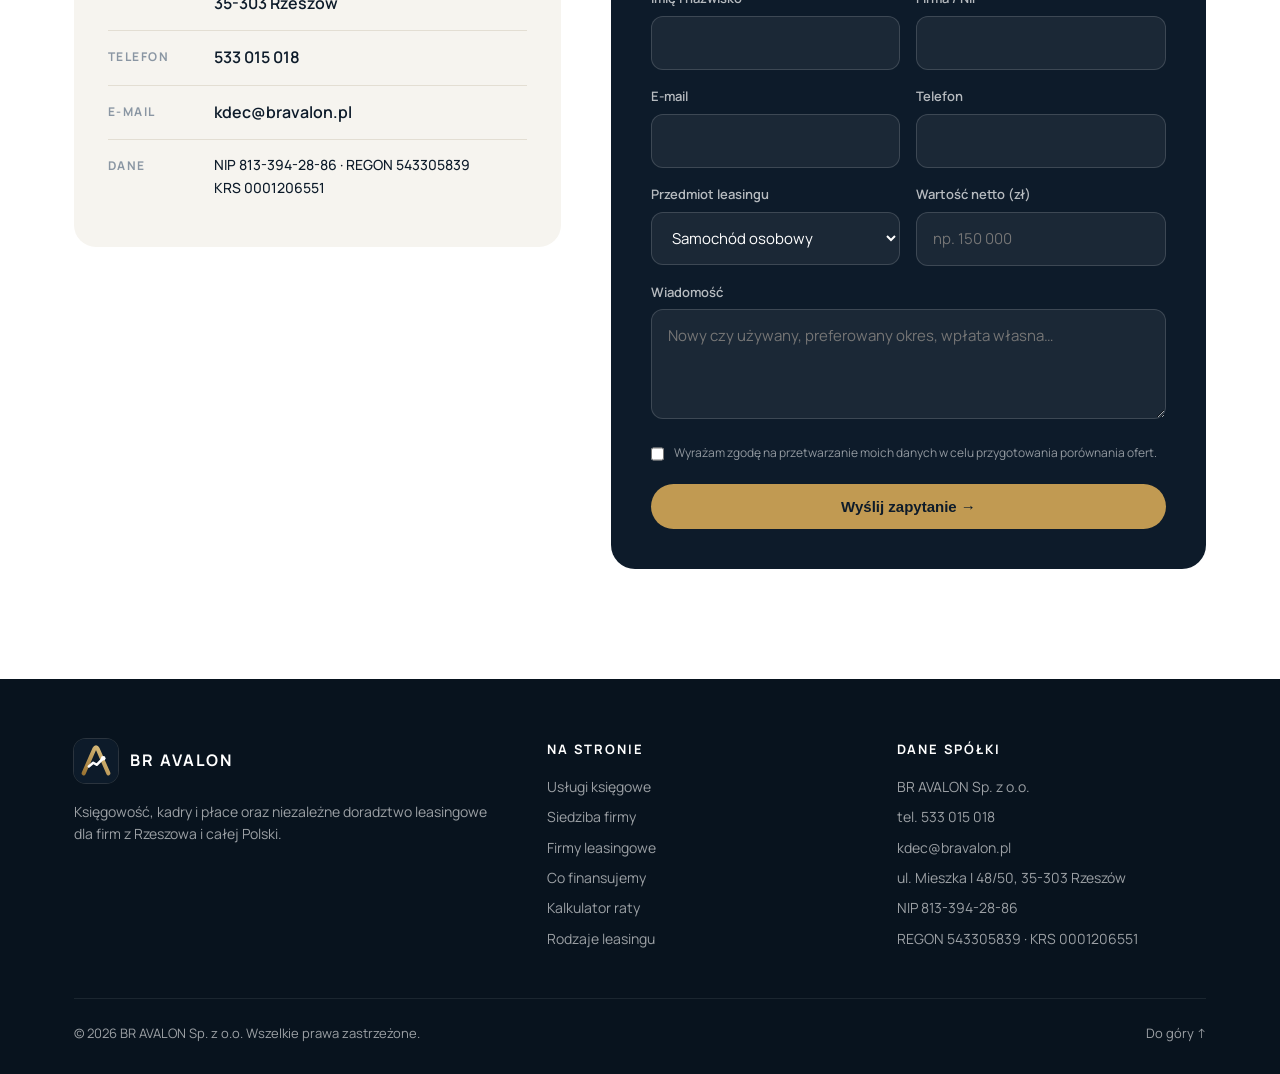
==== commit cb9a731d: "Leasing: BNP Paribas zamiast PKO Bank Polski Co-Authored-By: Claude Opus 5.5 <noreply@anthropic.com>" ====
--- a/leasing.html
+++ b/leasing.html
@@ -539,7 +539,7 @@
       <div>
         <div class="eyebrow">Z kim pracujemy</div>
         <h2>Oferty czołowych firm leasingowych w jednym miejscu</h2>
-        <p class="lead">Obsługujemy klientów w zakresie leasingu m.in. z PKO Leasing, PKO Bankiem Polskim, Masterlease i Alior Leasing. Porównujemy ich oferty dla Twojej firmy i wybieramy najkorzystniejszą.</p>
+        <p class="lead">Obsługujemy klientów w zakresie leasingu m.in. z PKO Leasing, BNP Paribas, Masterlease i Alior Leasing. Porównujemy ich oferty dla Twojej firmy i wybieramy najkorzystniejszą.</p>
       </div>
     </div>
     <div class="p-grid">
@@ -548,8 +548,8 @@
         <div class="p-meta"><b>PKO Leasing</b><span>Grupa PKO Banku Polskiego</span><em>Leasing maszyn, pojazdów i sprzętu</em></div>
       </div>
       <div class="partner reveal"><span class="p-ok">✓ OBSŁUGUJEMY</span>
-        <div class="p-logo"><img src="https://www.pkobp.pl/api/public/3c663fc2-a8dc-4cb9-ab55-9a4ee64b7c35.svg" data-alt="https://www.pkobp.pl/api/public/63086f97-c7b3-436b-a060-a2947f8713f4.svg" alt="PKO Bank Polski – logo" loading="lazy" referrerpolicy="no-referrer" onerror="pFail(this)"><span class="p-word">PKO Bank Polski</span></div>
-        <div class="p-meta"><b>PKO Bank Polski</b><span>Leasing i finansowanie w PKO BP</span><em>Finansowanie dla firm każdej wielkości</em></div>
+        <div class="p-logo"><img src="https://www.bnpparibas.pl/_cms-img/time20261104154511/bnp/bnpparibas-logo.png" alt="BNP Paribas – logo" loading="lazy" referrerpolicy="no-referrer" onerror="pFail(this)"><span class="p-word">BNP Paribas</span></div>
+        <div class="p-meta"><b>BNP Paribas</b><span>BNP Paribas Leasing Services</span><em>Leasing pojazdów, maszyn i sprzętu</em></div>
       </div>
       <div class="partner reveal"><span class="p-ok">✓ OBSŁUGUJEMY</span>
         <div class="p-logo"><img src="https://masterlease.pl/wp-content/uploads/2022/04/masterlease_logo.svg" alt="Masterlease – logo" loading="lazy" referrerpolicy="no-referrer" onerror="pFail(this)"><span class="p-word">Masterlease</span></div>
@@ -669,7 +669,7 @@
     <div class="reveal"><div class="eyebrow">FAQ</div><h2>Pytania o leasing</h2><p class="lead">Masz inne pytanie? Zadzwoń lub napisz.</p></div>
     <div class="reveal">
       <div class="faq-item"><button class="faq-q">Czy muszę być klientem biura rachunkowego?<span>+</span></button><div class="faq-a"><p>Nie. Doradztwo leasingowe prowadzimy dla wszystkich firm, niezależnie od tego, kto prowadzi ich księgowość.</p></div></div>
-      <div class="faq-item"><button class="faq-q">Z jakimi firmami leasingowymi współpracujecie?<span>+</span></button><div class="faq-a"><p>Obsługujemy klientów m.in. w PKO Leasing, PKO Banku Polskim, Masterlease i Alior Leasing, a w razie potrzeby pytamy także inne firmy leasingowe. Dobieramy je do przedmiotu, kwoty i sytuacji Twojej firmy.</p></div></div>
+      <div class="faq-item"><button class="faq-q">Z jakimi firmami leasingowymi współpracujecie?<span>+</span></button><div class="faq-a"><p>Obsługujemy klientów m.in. w PKO Leasing, BNP Paribas, Masterlease i Alior Leasing, a w razie potrzeby pytamy także inne firmy leasingowe. Dobieramy je do przedmiotu, kwoty i sytuacji Twojej firmy.</p></div></div>
       <div class="faq-item"><button class="faq-q">Czy młoda firma dostanie leasing?<span>+</span></button><div class="faq-a"><p>Często tak. Część leasingodawców finansuje firmy od pierwszych miesięcy działalności, zwykle przy wyższej wpłacie własnej. Wskażemy, gdzie szanse są największe.</p></div></div>
       <div class="faq-item"><button class="faq-q">Jakie dokumenty będą potrzebne?<span>+</span></button><div class="faq-a"><p>Zależy od kwoty i leasingodawcy. Przy mniejszych kwotach często wystarczy wniosek i dane firmy, przy większych – dokumenty finansowe. Pomożemy je przygotować.</p></div></div>
       <div class="faq-item"><button class="faq-q">Czy leasing obejmuje używane maszyny i auta?<span>+</span></button><div class="faq-a"><p>Tak, wiele firm leasingowych finansuje przedmioty używane, zwykle z ograniczeniem wieku na koniec umowy. Sprawdzimy warunki dla konkretnego przedmiotu.</p></div></div>
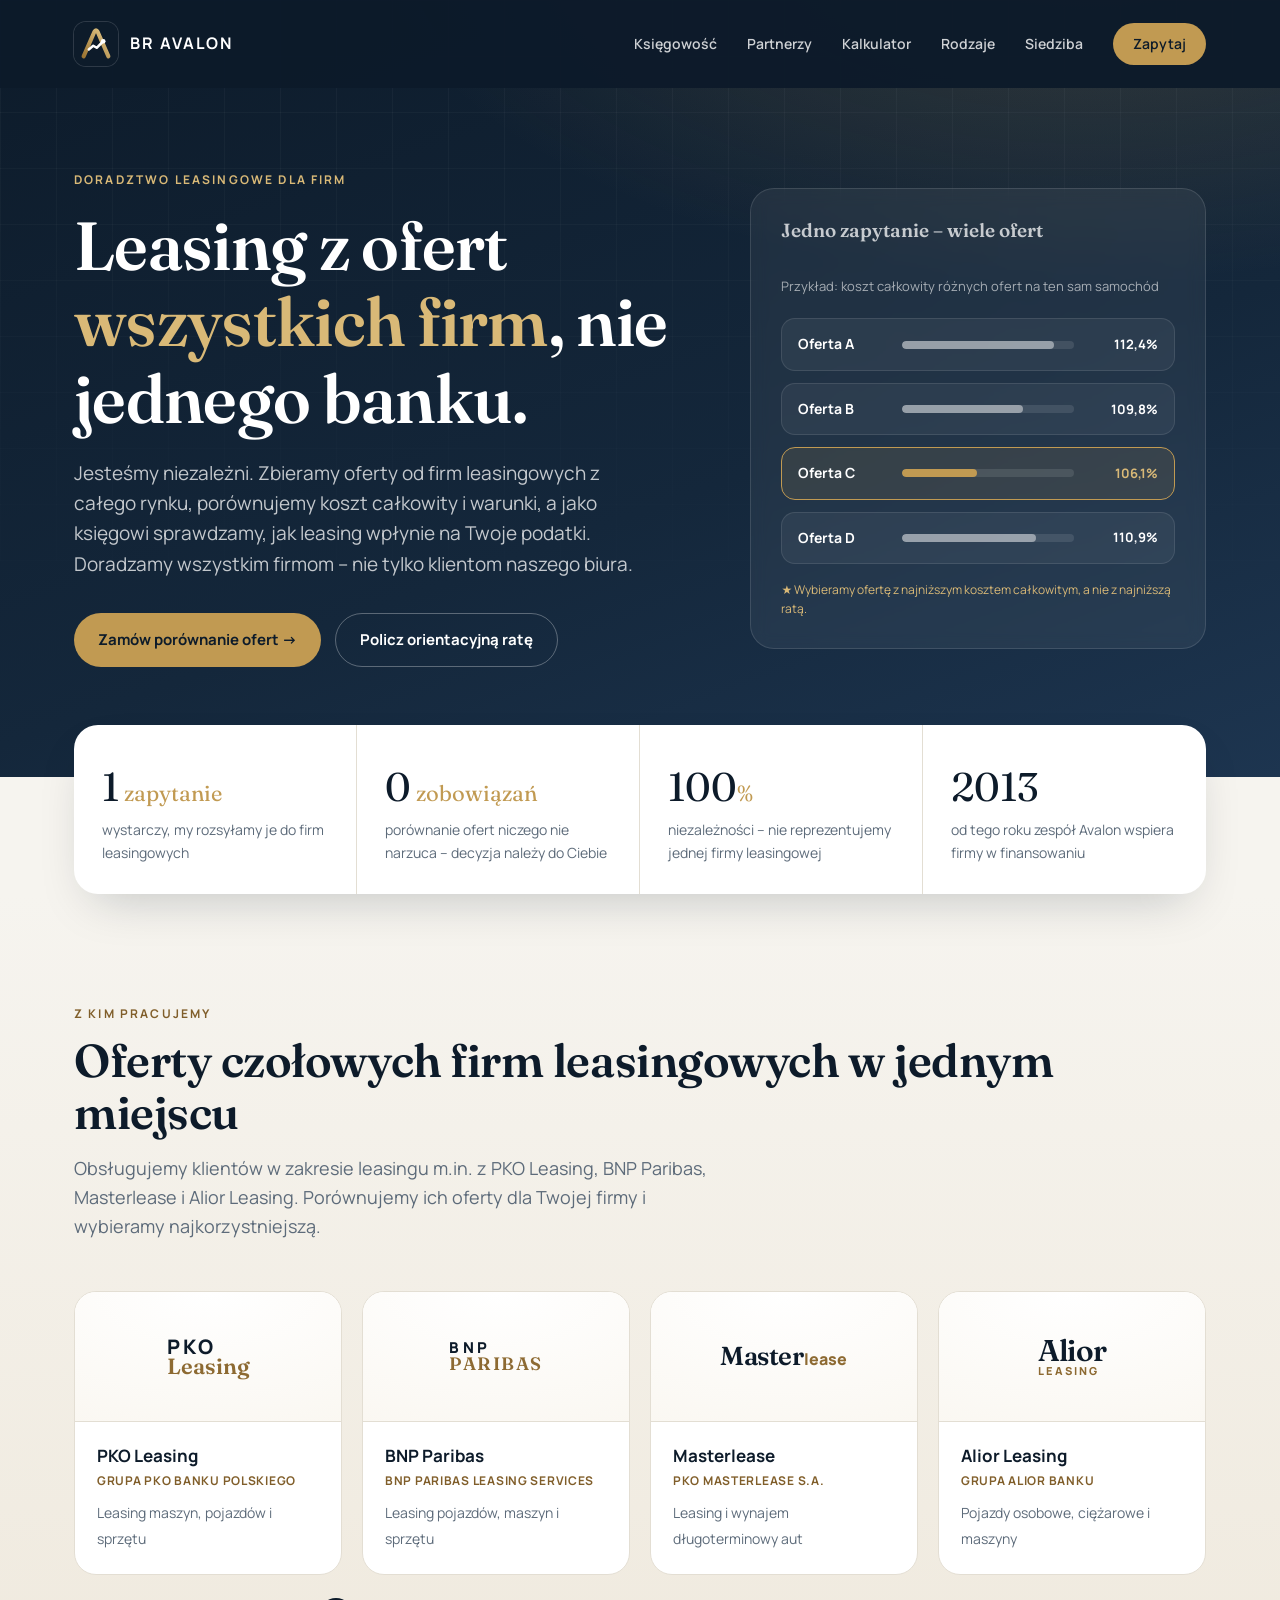
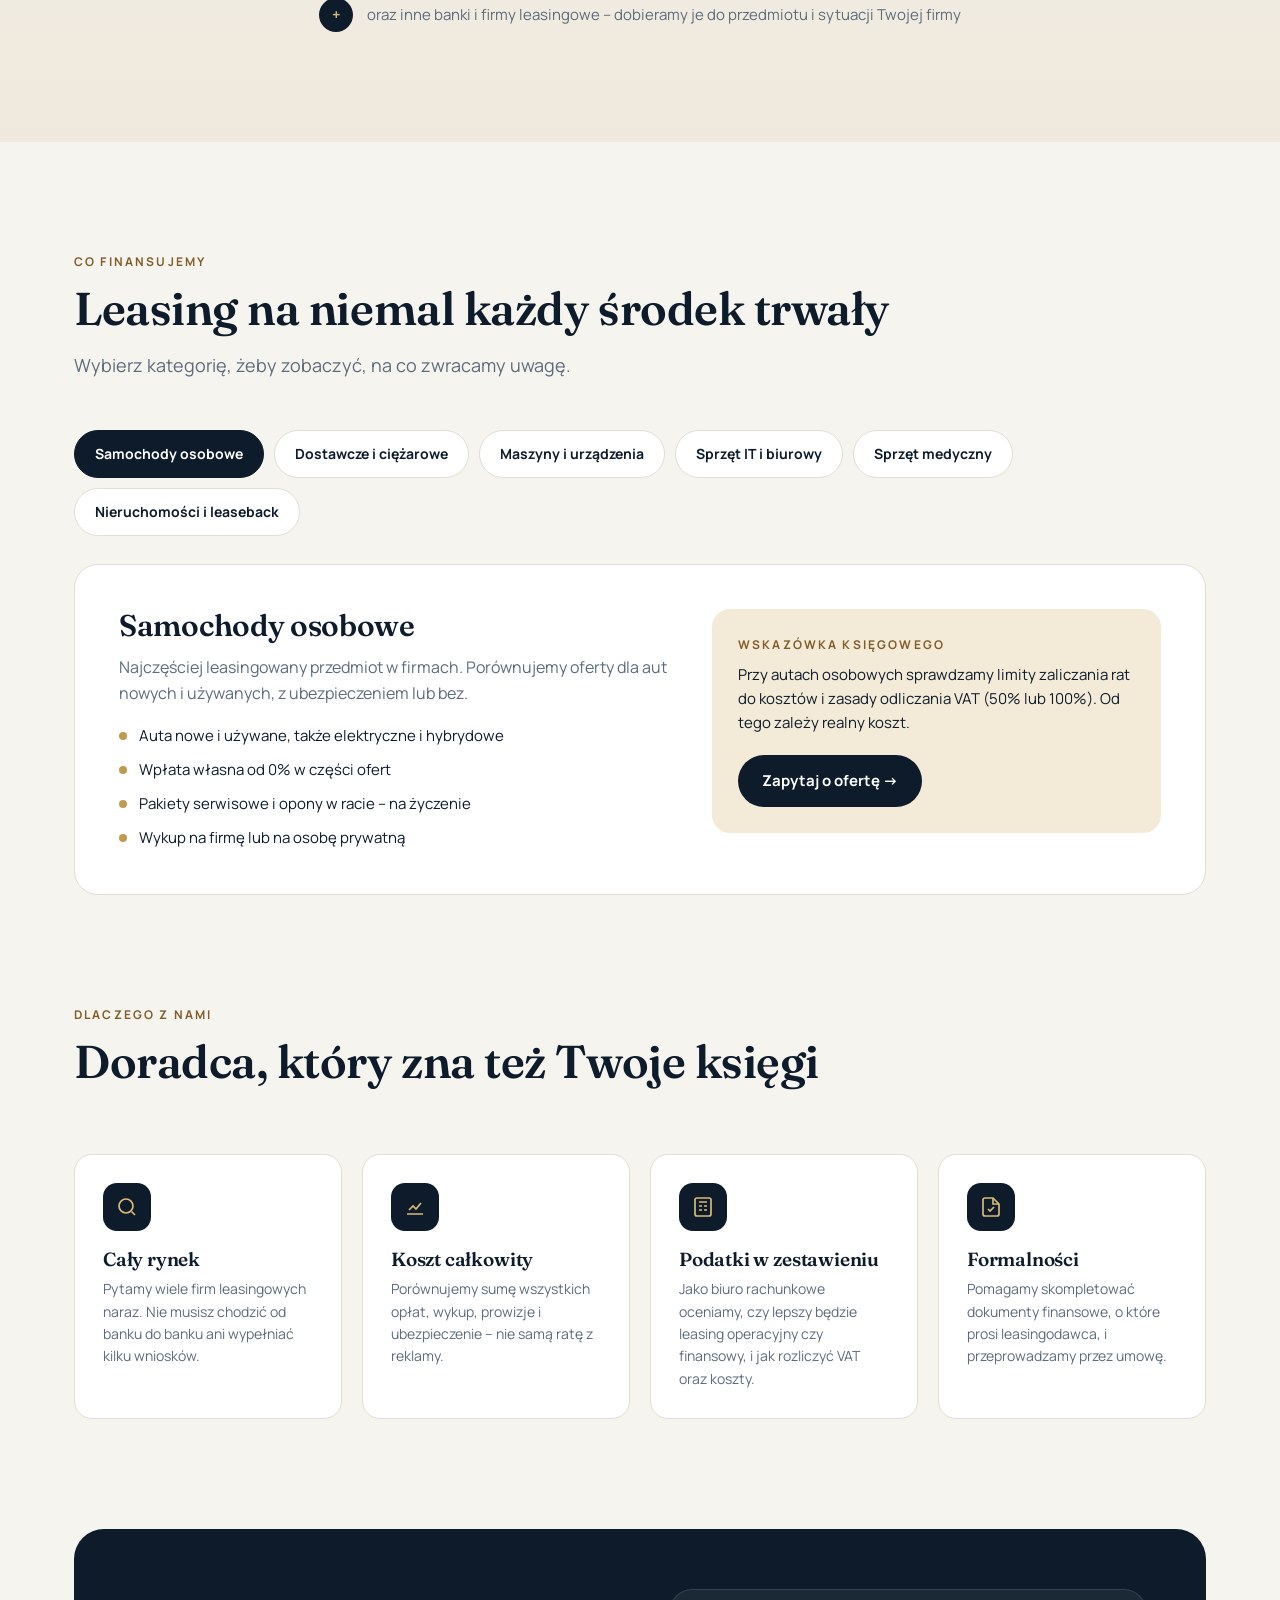
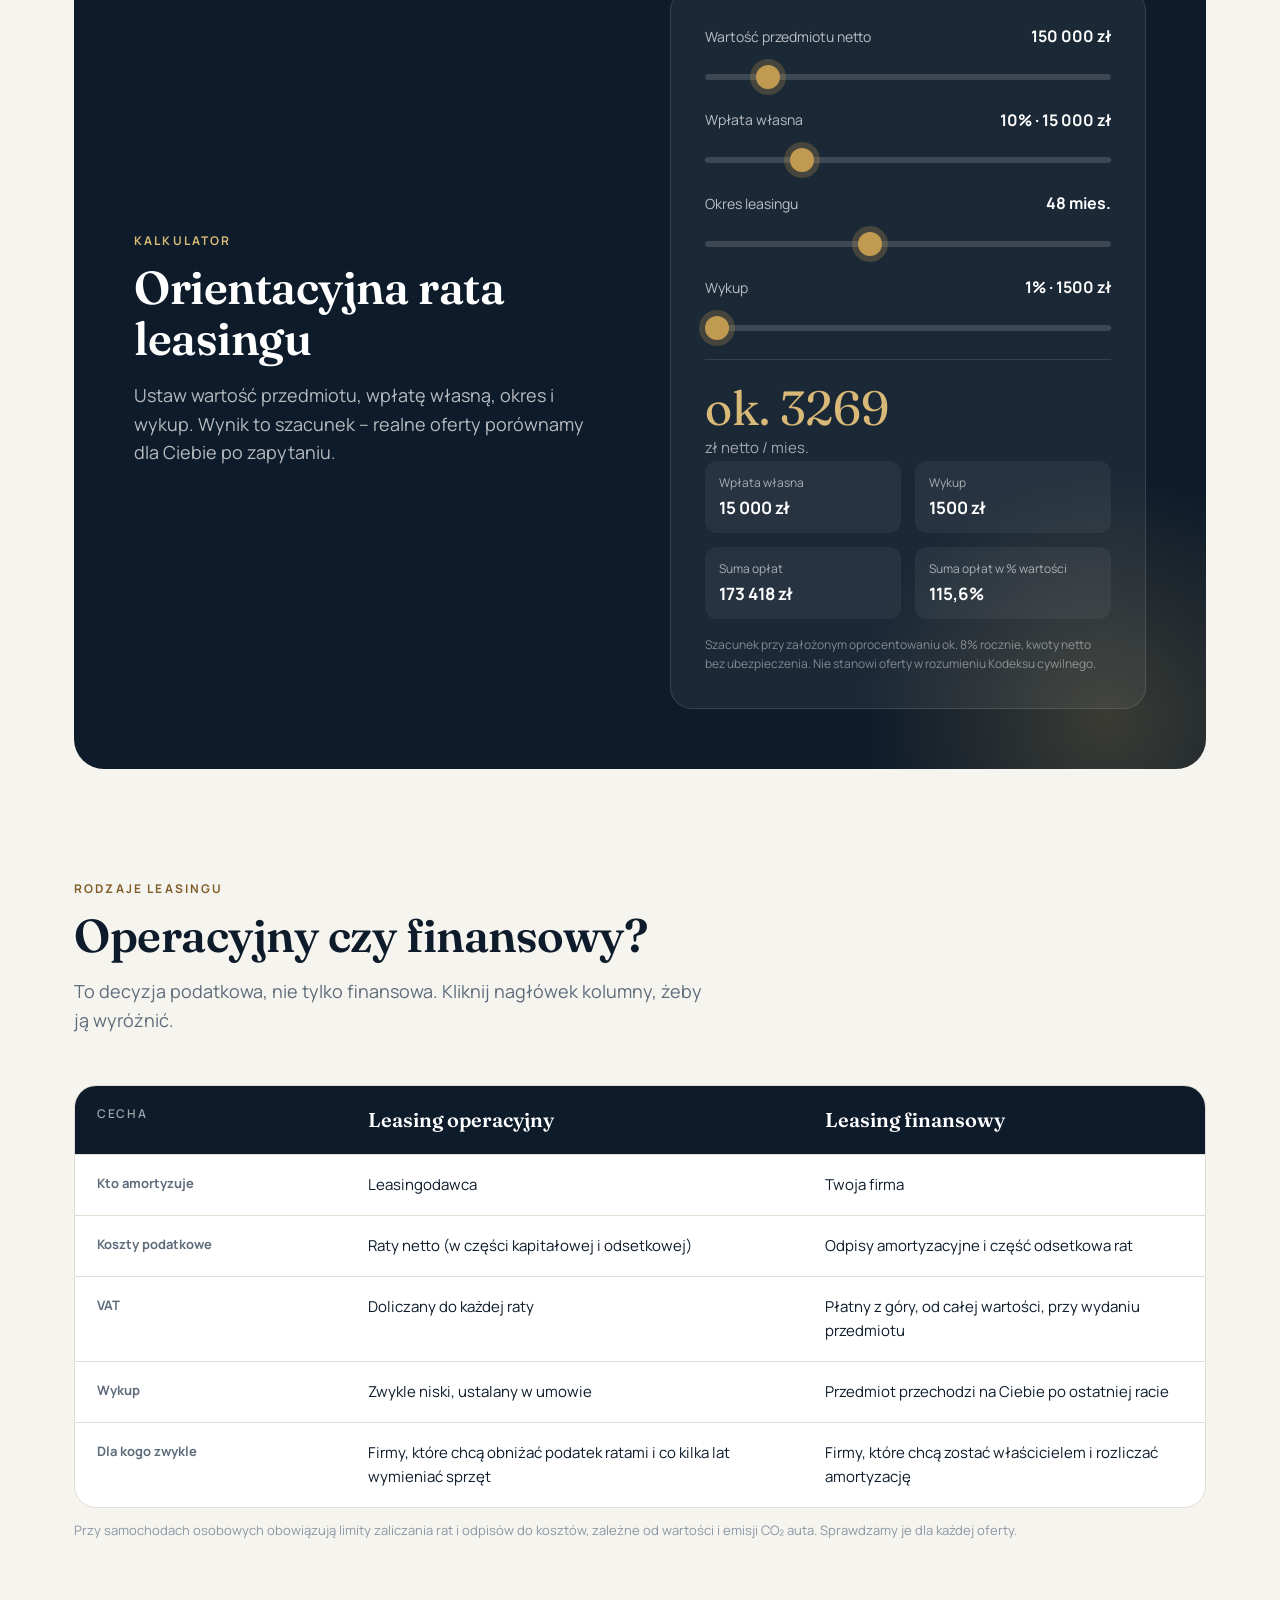
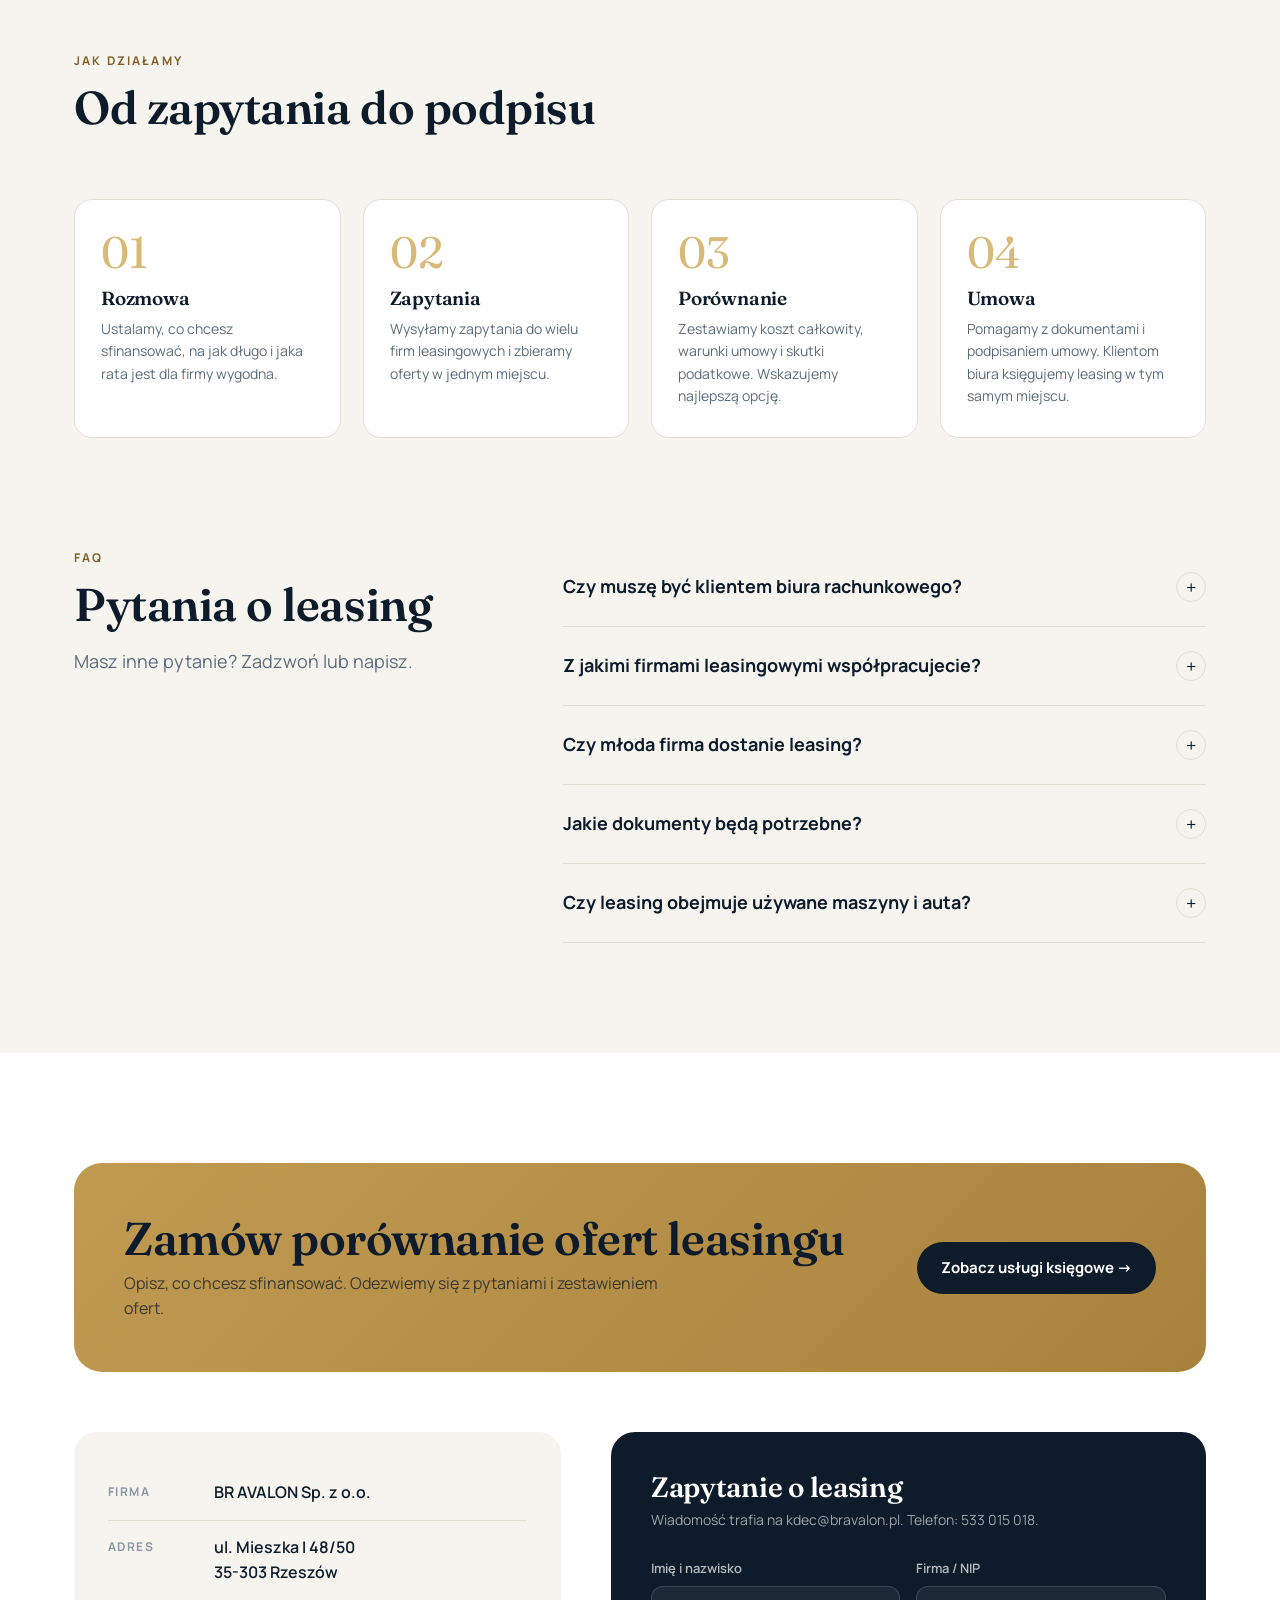
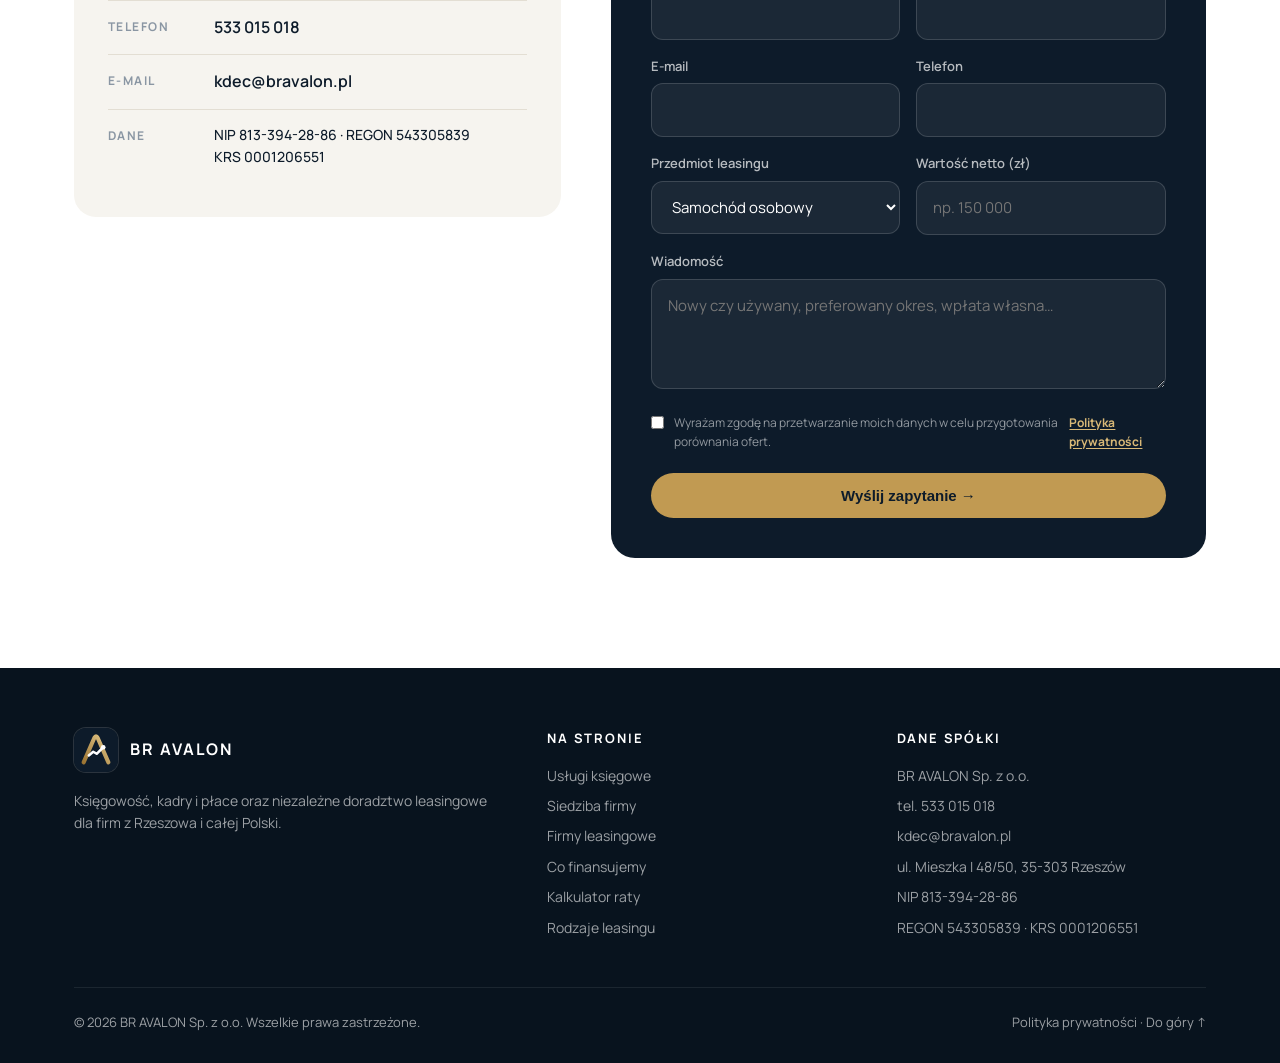
==== commit 790589a9: "Strona: formularz, RODO, SEO i wspólne pliki Formularz wysyła wiadomość na kdec@bravalon.pl, doszła " ====
--- a/leasing.html
+++ b/leasing.html
@@ -3,522 +3,77 @@
 <head>
 <meta charset="UTF-8">
 <meta name="viewport" content="width=device-width, initial-scale=1">
-<title>Doradztwo leasingowe dla firm – BR AVALON Sp. z o.o. Rzeszów</title>
-<meta name="description" content="Niezależne doradztwo leasingowe dla wszystkich firm. Porównujemy oferty firm leasingowych z całego rynku i sprawdzamy skutki podatkowe. BR AVALON, Rzeszów.">
-<link rel="icon" type="image/svg+xml" href="[data-uri]">
+<title>Doradztwo leasingowe – BR AVALON Rzeszów</title>
+<meta name="description" content="Niezależne doradztwo leasingowe BR AVALON w Rzeszowie. Porównanie ofert PKO Leasing, BNP Paribas, Masterlease i Alior Leasing oraz kalkulator raty.">
+<link rel="canonical" href="https://wwieczor-commits.github.io/avalon/leasing.html">
+<meta name="theme-color" content="#0d1b2a">
+<meta property="og:type" content="website">
+<meta property="og:locale" content="pl_PL">
+<meta property="og:site_name" content="BR AVALON">
+<meta property="og:title" content="Doradztwo leasingowe – BR AVALON Rzeszów">
+<meta property="og:description" content="Niezależne doradztwo leasingowe BR AVALON w Rzeszowie. Porównanie ofert PKO Leasing, BNP Paribas, Masterlease i Alior Leasing oraz kalkulator raty.">
+<meta property="og:url" content="https://wwieczor-commits.github.io/avalon/leasing.html">
+<meta property="og:image" content="https://wwieczor-commits.github.io/avalon/assets/og-cover.png">
+<meta property="og:image:width" content="1200">
+<meta property="og:image:height" content="630">
+<meta property="og:image:alt" content="BR AVALON – biuro rachunkowe w Rzeszowie">
+<meta name="twitter:card" content="summary_large_image">
+<meta name="twitter:title" content="Doradztwo leasingowe – BR AVALON Rzeszów">
+<meta name="twitter:description" content="Niezależne doradztwo leasingowe BR AVALON w Rzeszowie. Porównanie ofert PKO Leasing, BNP Paribas, Masterlease i Alior Leasing oraz kalkulator raty.">
+<meta name="twitter:image" content="https://wwieczor-commits.github.io/avalon/assets/og-cover.png">
+<link rel="icon" href="logo-mark.svg" type="image/svg+xml">
+<link rel="apple-touch-icon" href="assets/logo-mark-128.png">
 <link rel="preconnect" href="https://fonts.googleapis.com">
 <link rel="preconnect" href="https://fonts.gstatic.com" crossorigin>
 <link href="https://fonts.googleapis.com/css2?family=Fraunces:opsz,wght@9..144,500;9..144,600&family=Manrope:wght@400;500;600;700&display=swap" rel="stylesheet">
-<style>
-
-:root{
-  --ink:#0d1b2a; --ink-2:#14273b; --ink-3:#1d3550;
-  --paper:#f6f4ef; --white:#ffffff; --line:#e3ded3;
-  --muted:#5d6b7a; --muted-2:#8a96a3;
-  --gold:#c19a52; --gold-2:#d9b977; --gold-soft:#f3ead8;
-  --radius:18px; --shadow:0 20px 50px -20px rgba(13,27,42,.25);
-  --serif:"Fraunces",Georgia,serif; --sans:"Manrope",system-ui,-apple-system,Segoe UI,sans-serif;
-}
-*{box-sizing:border-box;margin:0;padding:0}
-html{scroll-behavior:smooth}
-body{font-family:var(--sans);color:var(--ink);background:var(--paper);line-height:1.6;-webkit-font-smoothing:antialiased}
-a{color:inherit;text-decoration:none}
-img{max-width:100%}
-.wrap{max-width:1180px;margin:0 auto;padding:0 24px}
-.eyebrow{font-size:12px;letter-spacing:.18em;text-transform:uppercase;font-weight:700;color:var(--gold)}
-h1,h2,h3{font-family:var(--serif);font-weight:600;line-height:1.12;letter-spacing:-.01em}
-h2{font-size:clamp(30px,4vw,46px);margin:12px 0 16px}
-.lead{font-size:18px;color:var(--muted);max-width:640px}
-.btn{display:inline-flex;align-items:center;gap:10px;padding:14px 24px;border-radius:999px;font-weight:700;font-size:15px;cursor:pointer;border:0;transition:transform .2s,box-shadow .2s,background .2s}
-.btn-gold{background:var(--gold);color:var(--ink)}
-.btn-gold:hover{background:var(--gold-2);transform:translateY(-2px);box-shadow:0 12px 30px -10px rgba(193,154,82,.7)}
-.btn-ghost{border:1px solid rgba(255,255,255,.3);color:#fff;background:transparent}
-.btn-ghost:hover{background:rgba(255,255,255,.08)}
-.btn-dark{background:var(--ink);color:#fff}
-.btn-dark:hover{background:var(--ink-3);transform:translateY(-2px)}
-
-/* NAV */
-nav{position:fixed;top:0;left:0;right:0;z-index:50;transition:background .3s,box-shadow .3s,padding .3s;padding:22px 0}
-nav.scrolled{background:rgba(13,27,42,.92);backdrop-filter:blur(12px);box-shadow:0 8px 30px -12px rgba(0,0,0,.4);padding:14px 0}
-.nav-in{display:flex;align-items:center;justify-content:space-between}
-.logo{display:flex;align-items:center;gap:12px;color:#fff}
-.logo-mark{width:44px;height:44px;border-radius:12px;box-shadow:0 0 0 1px rgba(255,255,255,.14)}.logo-mark svg{width:100%;height:100%;display:block}
-.logo-txt b{display:block;font-size:16px;letter-spacing:.12em}
-.logo-txt span{font-size:11px;color:rgba(255,255,255,.6);letter-spacing:.08em}
-.menu{display:flex;gap:30px;align-items:center}
-.menu a{color:rgba(255,255,255,.8);font-size:14px;font-weight:600;transition:color .2s}
-.menu a:hover{color:var(--gold-2)}
-.burger{display:none;background:none;border:0;color:#fff;font-size:26px;cursor:pointer}
-
-/* HERO */
-.hero{background:radial-gradient(1200px 600px at 85% -10%,rgba(193,154,82,.22),transparent 60%),linear-gradient(160deg,var(--ink) 0%,var(--ink-2) 60%,var(--ink-3) 100%);color:#fff;padding:170px 0 110px;position:relative;overflow:hidden}
-.hero:after{content:"";position:absolute;inset:0;background-image:linear-gradient(rgba(255,255,255,.04) 1px,transparent 1px),linear-gradient(90deg,rgba(255,255,255,.04) 1px,transparent 1px);background-size:56px 56px;mask-image:linear-gradient(180deg,#000 0%,transparent 85%);pointer-events:none}
-.hero-grid{display:grid;grid-template-columns:1.15fr .85fr;gap:60px;align-items:center;position:relative;z-index:1}
-.hero h1{font-size:clamp(40px,5.6vw,68px);margin:18px 0 22px}
-.hero h1 em{font-style:normal;color:var(--gold-2)}
-.hero p{font-size:19px;color:rgba(255,255,255,.75);max-width:560px;margin-bottom:34px}
-.hero-cta{display:flex;gap:14px;flex-wrap:wrap}
-.hero-card{background:rgba(255,255,255,.06);border:1px solid rgba(255,255,255,.12);border-radius:24px;padding:30px;backdrop-filter:blur(8px)}
-.hero-card h3{font-size:20px;margin-bottom:6px}
-.hero-card .sub{font-size:13px;color:rgba(255,255,255,.6);margin-bottom:22px}
-.deadline{display:flex;align-items:center;gap:16px;padding:14px 0;border-top:1px solid rgba(255,255,255,.1)}
-.deadline .day{min-width:56px;height:56px;border-radius:14px;background:rgba(193,154,82,.15);border:1px solid rgba(193,154,82,.4);display:grid;place-items:center;font-family:var(--serif);font-size:22px;color:var(--gold-2)}
-.deadline b{display:block;font-size:15px}
-.deadline span{font-size:13px;color:rgba(255,255,255,.6)}
-.deadline.next .day{background:var(--gold);color:var(--ink);border-color:var(--gold)}
-.deadline.next b:after{content:"najbliższy";margin-left:8px;font-size:10px;letter-spacing:.1em;text-transform:uppercase;background:var(--gold);color:var(--ink);padding:3px 8px;border-radius:99px;vertical-align:2px}
-
-/* STATS */
-.stats{margin-top:-52px;position:relative;z-index:2}
-.stats-in{background:var(--white);border-radius:24px;box-shadow:var(--shadow);display:grid;grid-template-columns:repeat(4,1fr)}
-.stat{padding:30px 28px;border-right:1px solid var(--line)}
-.stat:last-child{border-right:0}
-.stat .num{font-family:var(--serif);font-size:40px;color:var(--ink)}
-.stat .num small{font-size:22px;color:var(--gold)}
-.stat p{font-size:14px;color:var(--muted)}
-
-section{padding:110px 0}
-.sec-head{display:flex;justify-content:space-between;align-items:flex-end;gap:30px;margin-bottom:50px;flex-wrap:wrap}
-
-/* SERVICES */
-.services-grid{display:grid;grid-template-columns:repeat(3,1fr);gap:22px}
-.svc{background:var(--white);border:1px solid var(--line);border-radius:var(--radius);padding:30px;cursor:pointer;transition:transform .25s,box-shadow .25s,border-color .25s;position:relative;overflow:hidden;text-align:left;font:inherit;color:inherit}
-.svc:before{content:"";position:absolute;left:0;top:0;height:3px;width:0;background:var(--gold);transition:width .35s}
-.svc:hover{transform:translateY(-6px);box-shadow:var(--shadow);border-color:transparent}
-.svc:hover:before{width:100%}
-.svc .ico{width:52px;height:52px;border-radius:14px;background:var(--gold-soft);display:grid;place-items:center;margin-bottom:22px}
-.svc .ico svg{width:26px;height:26px;stroke:var(--ink);fill:none;stroke-width:1.6}
-.svc h3{font-size:22px;margin-bottom:10px}
-.svc p{font-size:15px;color:var(--muted);margin-bottom:20px}
-.svc .more{font-size:14px;font-weight:700;color:var(--ink);display:inline-flex;gap:8px;align-items:center}
-.svc .more i{transition:transform .2s;font-style:normal}
-.svc:hover .more i{transform:translateX(5px)}
-
-/* MODAL */
-.modal{position:fixed;inset:0;z-index:100;display:flex;align-items:center;justify-content:center;padding:20px;pointer-events:none;opacity:0;transition:opacity .3s}
-.modal.open{opacity:1;pointer-events:auto}
-.modal-bg{position:absolute;inset:0;background:rgba(13,27,42,.6);backdrop-filter:blur(6px)}
-.modal-box{position:relative;background:var(--white);border-radius:24px;max-width:620px;width:100%;max-height:88vh;overflow:auto;padding:44px;transform:translateY(24px) scale(.97);transition:transform .35s cubic-bezier(.2,.9,.3,1.2)}
-.modal.open .modal-box{transform:none}
-.modal-close{position:absolute;top:18px;right:18px;width:40px;height:40px;border-radius:50%;border:1px solid var(--line);background:#fff;cursor:pointer;font-size:20px;line-height:1;color:var(--ink)}
-.modal-close:hover{background:var(--paper)}
-.modal-box h3{font-size:30px;margin:10px 0 14px}
-.modal-box p{color:var(--muted);margin-bottom:20px}
-.modal-box ul{list-style:none;display:grid;gap:12px;margin-bottom:28px}
-.modal-box li{display:flex;gap:12px;font-size:15px}
-.modal-box li:before{content:"";flex:0 0 20px;height:20px;border-radius:50%;background:var(--gold-soft) url("data:image/svg+xml,%3Csvg xmlns='http://www.w3.org/2000/svg' viewBox='0 0 20 20'%3E%3Cpath d='M6 10.5l2.5 2.5L14 7.5' stroke='%23a07c38' stroke-width='2' fill='none' stroke-linecap='round'/%3E%3C/svg%3E") center/20px no-repeat;margin-top:2px}
-
-/* ABOUT */
-.about{background:var(--white)}
-.about-grid{display:grid;grid-template-columns:1fr 1fr;gap:70px;align-items:center}
-.about-visual{background:linear-gradient(150deg,var(--ink),var(--ink-3));border-radius:28px;padding:44px;color:#fff;position:relative;overflow:hidden;min-height:440px;display:flex;flex-direction:column;justify-content:flex-end}
-.about-visual:before{content:"";position:absolute;right:-60px;top:-60px;width:380px;height:380px;opacity:.12;background:url("[data-uri]") center/contain no-repeat}
-.about-visual blockquote{font-family:var(--serif);font-size:26px;line-height:1.3;position:relative}
-.about-visual cite{display:block;margin-top:18px;font-style:normal;font-size:14px;color:var(--gold-2)}
-.values{display:grid;gap:18px;margin-top:30px}
-.value{display:flex;gap:18px;padding:20px;border-radius:16px;border:1px solid var(--line);transition:background .2s,border-color .2s}
-.value:hover{background:var(--paper);border-color:var(--gold-2)}
-.value b{display:block;font-size:16px;margin-bottom:2px}
-.value span{font-size:14px;color:var(--muted)}
-.value .n{font-family:var(--serif);font-size:26px;color:var(--gold);min-width:36px}
-
-/* CALC */
-.calc{background:var(--ink);color:#fff;border-radius:30px;padding:60px;display:grid;grid-template-columns:1fr 1fr;gap:60px;align-items:center;position:relative;overflow:hidden}
-.calc:after{content:"";position:absolute;width:500px;height:500px;border-radius:50%;background:radial-gradient(circle,rgba(193,154,82,.25),transparent 70%);right:-150px;bottom:-200px}
-.calc h2{color:#fff}
-.calc .lead{color:rgba(255,255,255,.7)}
-.calc-box{background:rgba(255,255,255,.06);border:1px solid rgba(255,255,255,.12);border-radius:22px;padding:34px;position:relative;z-index:1}
-.calc-box label{font-size:14px;color:rgba(255,255,255,.7);display:flex;justify-content:space-between;margin-bottom:12px}
-.calc-box label b{color:#fff;font-size:16px}
-input[type=range]{-webkit-appearance:none;appearance:none;width:100%;height:6px;border-radius:99px;background:rgba(255,255,255,.15);outline:none;margin-bottom:28px}
-input[type=range]::-webkit-slider-thumb{-webkit-appearance:none;width:24px;height:24px;border-radius:50%;background:var(--gold);cursor:pointer;box-shadow:0 0 0 6px rgba(193,154,82,.25)}
-input[type=range]::-moz-range-thumb{width:24px;height:24px;border-radius:50%;background:var(--gold);cursor:pointer;border:0}
-.toggle-row{display:flex;gap:10px;margin-bottom:28px;flex-wrap:wrap}
-.chip{padding:10px 16px;border-radius:99px;border:1px solid rgba(255,255,255,.2);font-size:13px;font-weight:600;cursor:pointer;background:transparent;color:#fff;font-family:inherit;transition:all .2s}
-.chip.on{background:var(--gold);border-color:var(--gold);color:var(--ink)}
-.result{border-top:1px solid rgba(255,255,255,.12);padding-top:24px}
-.result .price{font-family:var(--serif);font-size:48px;color:var(--gold-2);line-height:1}
-.result .price small{display:block;font-size:15px;color:rgba(255,255,255,.6);font-family:var(--sans);margin-top:8px}
-.result .tier{font-size:14px;color:rgba(255,255,255,.7);margin-top:12px}
-.note{font-size:12px;color:rgba(255,255,255,.45);margin-top:16px}
-
-/* PROCESS */
-.steps{display:grid;grid-template-columns:repeat(4,1fr);gap:22px;counter-reset:s}
-.step{padding:30px 26px;border-radius:var(--radius);background:var(--white);border:1px solid var(--line);position:relative;transition:transform .25s}
-.step:hover{transform:translateY(-4px)}
-.step:before{counter-increment:s;content:"0" counter(s);font-family:var(--serif);font-size:44px;color:var(--gold-2);display:block;margin-bottom:14px;line-height:1}
-.step h3{font-size:19px;margin-bottom:8px}
-.step p{font-size:14px;color:var(--muted)}
-
-/* FAQ */
-.faq-wrap{display:grid;grid-template-columns:.8fr 1.2fr;gap:60px}
-.faq-item{border-bottom:1px solid var(--line)}
-.faq-q{width:100%;text-align:left;background:none;border:0;padding:24px 0;font:inherit;font-size:18px;font-weight:700;color:var(--ink);display:flex;justify-content:space-between;gap:20px;cursor:pointer}
-.faq-q span{width:30px;height:30px;flex:0 0 30px;border-radius:50%;border:1px solid var(--line);display:grid;place-items:center;transition:transform .3s,background .3s;font-weight:400}
-.faq-item.open .faq-q span{transform:rotate(45deg);background:var(--gold);border-color:var(--gold)}
-.faq-a{max-height:0;overflow:hidden;transition:max-height .4s ease}
-.faq-a p{padding-bottom:24px;color:var(--muted)}
-
-/* CONTACT */
-.contact{background:var(--white)}
-.contact-grid{display:grid;grid-template-columns:.9fr 1.1fr;gap:50px}
-.info-card{background:var(--paper);border-radius:22px;padding:34px;margin-bottom:20px}
-.info-row{display:flex;gap:16px;padding:14px 0;border-bottom:1px solid var(--line)}
-.info-row:last-child{border-bottom:0}
-.info-row .k{font-size:12px;letter-spacing:.12em;text-transform:uppercase;color:var(--muted-2);min-width:90px;padding-top:2px;font-weight:700}
-.info-row .v{font-weight:600}
-.info-row .v a:hover{color:var(--gold)}
-.map{border-radius:22px;overflow:hidden;height:260px;border:1px solid var(--line)}
-.map iframe{width:100%;height:100%;border:0;filter:grayscale(.3)}
-form{background:var(--ink);border-radius:24px;padding:40px;color:#fff}
-form h3{font-size:28px;margin-bottom:6px}
-form .sub{color:rgba(255,255,255,.6);font-size:14px;margin-bottom:26px}
-.f-row{display:grid;grid-template-columns:1fr 1fr;gap:16px}
-.field{margin-bottom:16px}
-.field label{display:block;font-size:13px;color:rgba(255,255,255,.7);margin-bottom:7px;font-weight:600}
-.field input,.field select,.field textarea{width:100%;padding:14px 16px;border-radius:12px;border:1px solid rgba(255,255,255,.15);background:rgba(255,255,255,.06);color:#fff;font:inherit;font-size:15px;transition:border-color .2s,background .2s}
-.field select option{color:var(--ink)}
-.field input:focus,.field select:focus,.field textarea:focus{outline:none;border-color:var(--gold);background:rgba(255,255,255,.1)}
-.field textarea{min-height:110px;resize:vertical}
-.consent{display:flex;gap:10px;font-size:12px;color:rgba(255,255,255,.55);margin:6px 0 22px}
-.consent input{margin-top:3px;accent-color:var(--gold)}
-
-/* FOOTER */
-footer{background:#08131e;color:rgba(255,255,255,.6);padding:60px 0 30px;font-size:14px}
-.foot-grid{display:grid;grid-template-columns:1.4fr 1fr 1fr;gap:40px;padding-bottom:40px;border-bottom:1px solid rgba(255,255,255,.08)}
-footer h4{color:#fff;font-size:13px;letter-spacing:.14em;text-transform:uppercase;margin-bottom:16px}
-footer li{list-style:none;margin-bottom:8px}
-footer a:hover{color:var(--gold-2)}
-.foot-bottom{padding-top:24px;display:flex;justify-content:space-between;flex-wrap:wrap;gap:10px;font-size:13px}
-
-/* TOAST */
-.toast{position:fixed;bottom:24px;left:50%;transform:translate(-50%,120px);background:var(--ink);color:#fff;padding:16px 24px;border-radius:14px;box-shadow:var(--shadow);z-index:120;transition:transform .4s;font-size:14px;border-left:4px solid var(--gold)}
-.toast.show{transform:translate(-50%,0)}
-
-/* REVEAL */
-.reveal{opacity:0;transform:translateY(30px);transition:opacity .8s,transform .8s}
-.reveal.in{opacity:1;transform:none}
-
-@media (max-width:980px){
-  .hero-grid,.about-grid,.calc,.faq-wrap,.contact-grid{grid-template-columns:1fr}
-  .services-grid{grid-template-columns:1fr 1fr}
-  .steps{grid-template-columns:1fr 1fr}
-  .stats-in{grid-template-columns:1fr 1fr}
-  .stat:nth-child(2){border-right:0}
-  .stat:nth-child(-n+2){border-bottom:1px solid var(--line)}
-  .calc{padding:40px 28px}
-  .foot-grid{grid-template-columns:1fr}
-}
-@media (max-width:720px){
-  .menu{position:fixed;top:0;right:0;bottom:0;width:78%;background:var(--ink);flex-direction:column;align-items:flex-start;padding:100px 34px;gap:24px;transform:translateX(100%);transition:transform .35s}
-  .menu.open{transform:none}
-  .menu a{font-size:18px}
-  .burger{display:block;position:relative;z-index:60}
-  .services-grid,.steps,.f-row{grid-template-columns:1fr}
-  section{padding:80px 0}
-  .modal-box{padding:32px 24px}
-  form{padding:28px}
-}
-@media (prefers-reduced-motion:reduce){*{transition:none!important;scroll-behavior:auto!important}.reveal{opacity:1;transform:none}}
-
-/* --- LEASING --- */
-.offers{display:grid;gap:12px}
-.offer{background:rgba(255,255,255,.05);border:1px solid rgba(255,255,255,.1);border-radius:14px;padding:14px 16px;display:grid;grid-template-columns:90px 1fr 70px;gap:14px;align-items:center;font-size:13px;opacity:0;transform:translateX(20px);transition:opacity .5s,transform .5s,border-color .3s,background .3s}
-.offer.show{opacity:1;transform:none}
-.offer b{font-size:14px}
-.offer .bar{height:8px;border-radius:99px;background:rgba(255,255,255,.1);overflow:hidden}
-.offer .bar i{display:block;height:100%;width:0;border-radius:99px;background:rgba(255,255,255,.45);transition:width 1s cubic-bezier(.2,.8,.2,1)}
-.offer .pct{text-align:right;font-weight:700}
-.offer.best{border-color:var(--gold);background:rgba(193,154,82,.12)}
-.offer.best .bar i{background:var(--gold)}
-.offer.best .pct{color:var(--gold-2)}
-.best-tag{font-size:12px;color:var(--gold-2);margin-top:16px;opacity:0;transition:opacity .5s}
-.best-tag.show{opacity:1}
-
-.tabs{display:flex;gap:10px;flex-wrap:wrap;margin-bottom:28px}
-.tab{padding:12px 20px;border-radius:99px;border:1px solid var(--line);background:var(--white);font:inherit;font-size:14px;font-weight:700;color:var(--ink);cursor:pointer;transition:all .2s}
-.tab:hover{border-color:var(--gold)}
-.tab.on{background:var(--ink);color:#fff;border-color:var(--ink)}
-.tab-panel{background:var(--white);border:1px solid var(--line);border-radius:24px;padding:44px;display:grid;grid-template-columns:1.1fr .9fr;gap:44px;align-items:start;animation:fade .4s}
-@keyframes fade{from{opacity:0;transform:translateY(10px)}to{opacity:1;transform:none}}
-.tab-panel h3{font-size:30px;margin-bottom:12px}
-.tab-panel p{color:var(--muted);margin-bottom:18px}
-.tab-panel ul{list-style:none;display:grid;gap:10px}
-.tab-panel li{display:flex;gap:12px;font-size:15px}
-.tab-panel li:before{content:"";flex:0 0 8px;height:8px;border-radius:50%;background:var(--gold);margin-top:8px}
-.tip{background:var(--gold-soft);border-radius:18px;padding:26px}
-.tip .eyebrow{color:#9c7533;margin-bottom:8px;display:block}
-.tip p{color:var(--ink);margin:0;font-size:15px}
-
-.why{display:grid;grid-template-columns:repeat(4,1fr);gap:20px}
-.why .card{background:var(--white);border:1px solid var(--line);border-radius:var(--radius);padding:28px;transition:transform .25s,box-shadow .25s}
-.why .card:hover{transform:translateY(-5px);box-shadow:var(--shadow)}
-.why .card .ico{width:48px;height:48px;border-radius:14px;background:var(--ink);display:grid;place-items:center;margin-bottom:18px}
-.why .card .ico svg{width:24px;height:24px;stroke:var(--gold-2);fill:none;stroke-width:1.7}
-.why .card h3{font-size:19px;margin-bottom:8px}
-.why .card p{font-size:14px;color:var(--muted)}
-
-.cmp{width:100%;border-collapse:separate;border-spacing:0;background:var(--white);border-radius:22px;overflow:hidden;border:1px solid var(--line)}
-.cmp th,.cmp td{padding:18px 22px;text-align:left;font-size:15px;border-bottom:1px solid var(--line);vertical-align:top}
-.cmp tr:last-child td{border-bottom:0}
-.cmp thead th{background:var(--ink);color:#fff;font-family:var(--serif);font-size:20px;font-weight:600;cursor:pointer;transition:background .2s}
-.cmp thead th:first-child{font-family:var(--sans);font-size:12px;letter-spacing:.14em;text-transform:uppercase;color:rgba(255,255,255,.6);cursor:default}
-.cmp td:first-child{font-weight:700;color:var(--muted);font-size:13px;width:24%}
-.cmp .hl{background:var(--gold-soft)}
-.cmp thead th.hl{background:var(--gold);color:var(--ink)}
-.cmp-hint{font-size:13px;color:var(--muted-2);margin-top:12px}
-
-.res-grid{display:grid;grid-template-columns:1fr 1fr;gap:14px;margin-top:6px}
-.res-grid div{background:rgba(255,255,255,.05);border-radius:12px;padding:12px 14px;font-size:12px;color:rgba(255,255,255,.6)}
-.res-grid b{display:block;color:#fff;font-size:17px;margin-top:2px}
-
-.cta-band{background:linear-gradient(135deg,var(--gold),#a8823d);border-radius:28px;padding:50px;display:flex;justify-content:space-between;align-items:center;gap:30px;flex-wrap:wrap}
-.cta-band h2{color:var(--ink);margin:0 0 6px}
-.cta-band p{color:rgba(13,27,42,.75);max-width:560px}
-
-@media (max-width:980px){
-  .why{grid-template-columns:1fr 1fr}
-  .tab-panel{grid-template-columns:1fr;padding:30px}
-  .cmp{font-size:14px}
-}
-@media (max-width:720px){
-  .why,.res-grid{grid-template-columns:1fr}
-  .cmp th,.cmp td{padding:12px 12px;font-size:13px}
-  .cmp thead th{font-size:16px}
-  .cta-band{padding:34px}
-}
-/* ===== MOBILE POLISH ===== */
-html,body{overflow-x:clip}
-.toast{opacity:0;visibility:hidden}
-.toast.show{opacity:1;visibility:visible}
-.contact-grid>*,.hero-grid>*,.about-grid>*,.two>*,.calc>*,.faq-wrap>*{min-width:0}
-.calc-box label,.cost label{flex-wrap:wrap;gap:4px 12px}
-.calc-box label b,.cost label b{white-space:nowrap}
-.info-row .v{overflow-wrap:anywhere}
-body.menu-open{overflow:hidden}
-.menu-bg{position:fixed;inset:0;background:rgba(8,19,30,.55);backdrop-filter:blur(3px);z-index:49;opacity:0;pointer-events:none;transition:opacity .3s}
-body.menu-open .menu-bg{opacity:1;pointer-events:auto}
-@media (max-width:720px){
-  .wrap{padding:0 20px}
-  .hero{padding:118px 0 90px}
-  .hero h1{font-size:clamp(34px,9.5vw,44px);margin:14px 0 16px}
-  .hero p{font-size:16.5px;margin-bottom:26px}
-  .hero-cta{flex-direction:column}
-  .hero-cta .btn{width:100%;justify-content:center}
-  .hero-grid{gap:36px}
-  .hero-card{padding:22px;border-radius:20px}
-  h2{font-size:clamp(27px,7.5vw,34px)}
-  .lead{font-size:16px}
-  .sec-head{margin-bottom:32px}
-  .sec-head .btn{width:100%;justify-content:center}
-  section{padding:72px 0}
-  .stats{margin-top:-40px}
-  .stats-in{grid-template-columns:1fr 1fr;border-radius:20px}
-  .stat{padding:20px 16px}
-  .stat .num{font-size:30px;line-height:1.15}
-  .stat .num small{font-size:15px}
-  .stat p{font-size:12.5px;margin-top:6px;line-height:1.45}
-  .svc{padding:24px}
-  .modal{align-items:flex-end;padding:0}
-  .modal-box{border-radius:24px 24px 0 0;max-height:85vh;padding:34px 22px 28px}
-  .modal-box .btn{width:100%;justify-content:center}
-  .about-visual{min-height:300px;padding:30px}
-  .about-visual blockquote{font-size:22px}
-  .calc{padding:30px 20px;border-radius:24px;gap:28px}
-  .calc-box{padding:22px;border-radius:18px}
-  .result .price{font-size:40px}
-  .faq-q{font-size:16px;padding:20px 0}
-  .info-card{padding:22px}
-  .info-row{flex-direction:column;gap:2px;padding:12px 0}
-  .info-row .k{min-width:0;font-size:11px}
-  .map{height:220px}
-  form{padding:24px 20px;border-radius:20px}
-  form h3{font-size:24px}
-  .field input,.field select,.field textarea{font-size:16px}
-  .foot-bottom{flex-direction:column}
-  .menu{visibility:hidden;transition:transform .35s,visibility .35s}
-  .menu.open{visibility:visible}
-  .menu{width:84%;padding:96px 28px 40px;gap:6px;overflow-y:auto;z-index:55}
-  .menu a{width:100%;padding:14px 0;border-bottom:1px solid rgba(255,255,255,.08);font-size:18px}
-  .menu a.btn{margin-top:18px;justify-content:center;border-bottom:0;padding:14px 20px}
-  .burger{width:44px;height:44px;border-radius:12px;background:rgba(255,255,255,.08);font-size:22px;line-height:1}
-  /* leasing */
-  .offer{grid-template-columns:72px 1fr 58px;gap:10px;padding:12px}
-  .tabs{flex-wrap:nowrap;overflow-x:auto;scroll-snap-type:x mandatory;margin:0 -20px 22px;padding:0 20px 6px;scrollbar-width:none}
-  .tabs::-webkit-scrollbar{display:none}
-  .tab{flex:0 0 auto;scroll-snap-align:start}
-  .tab-panel{padding:24px;border-radius:20px;gap:24px}
-  .tab-panel h3{font-size:24px}
-  .tip{padding:20px}
-  .tip .btn{width:100%;justify-content:center}
-  .cta-band{padding:28px 22px;border-radius:22px}
-  .cta-band .btn{width:100%;justify-content:center}
-  .res-grid{grid-template-columns:1fr 1fr}
-  /* tabela -> karty */
-  .cmp,.cmp tbody,.cmp tr,.cmp td{display:block;width:100%}
-  .cmp{border:0;background:transparent;border-radius:0}
-  .cmp thead{display:none}
-  .cmp tr{background:var(--white);border:1px solid var(--line);border-radius:16px;margin-bottom:12px;overflow:hidden}
-  .cmp td{border:0;padding:10px 16px}
-  .cmp td:first-child{width:100%;background:var(--ink);color:#fff;font-size:12px;letter-spacing:.12em;text-transform:uppercase;padding:12px 16px}
-  .cmp td[data-l]:before{content:attr(data-l);display:block;font-size:11px;font-weight:700;letter-spacing:.1em;text-transform:uppercase;color:var(--gold);margin-bottom:2px}
-  .cmp td[data-l]+td[data-l]{border-top:1px solid var(--line)}
-  .cmp td.hl{background:var(--gold-soft)}
-  /* siedziba */
-  .opt-tabs{display:flex;overflow-x:auto;scroll-snap-type:x mandatory;margin:0 -20px 20px;padding:4px 20px 10px;gap:12px;scrollbar-width:none}
-  .opt-tabs::-webkit-scrollbar{display:none}
-  .opt-tab{flex:0 0 78%;scroll-snap-align:start;padding:18px 20px}
-  .opt-tab b{font-size:20px}
-  .opt-panel{padding:24px 20px;border-radius:22px}
-  .opt-panel > p{font-size:15.5px;margin-bottom:24px}
-  .check,.cost,.summary{padding:24px 20px;border-radius:18px}
-  .cost .big{font-size:38px}
-  .cfg-item{padding:16px}
-  .perk{padding:16px}
-}
-@media (max-width:380px){
-  .wrap{padding:0 16px}
-  .stat{padding:18px 12px}
-  .stat .num{font-size:26px}
-  .hero h1{font-size:32px}
-  .res-grid{grid-template-columns:1fr}
-  .offer{grid-template-columns:64px 1fr 52px;font-size:12px}
-}
-
-/* ===== MOBILE MENU v2 ===== */
-.menu-foot{display:none}
-@media (max-width:720px){
-  nav.scrolled{-webkit-backdrop-filter:none;backdrop-filter:none;background:rgba(13,27,42,.97)}
-  body.menu-open nav{-webkit-backdrop-filter:none;backdrop-filter:none}
-  .menu{position:fixed;top:0;right:0;bottom:auto;left:auto;height:100vh;height:100dvh;width:min(86vw,360px);
-    background:linear-gradient(180deg,#14273b 0%,#0d1b2a 100%);border-left:1px solid rgba(193,154,82,.25);
-    box-shadow:-30px 0 60px -20px rgba(0,0,0,.6);display:flex;flex-direction:column;align-items:stretch;
-    padding:96px 24px calc(24px + env(safe-area-inset-bottom));gap:0;overflow-y:auto;z-index:55;
-    transform:translateX(105%);visibility:hidden;transition:transform .38s cubic-bezier(.2,.8,.2,1),visibility .38s}
-  .menu.open{transform:none;visibility:visible}
-  .menu:before{content:"MENU";position:absolute;top:34px;left:24px;font-size:11px;letter-spacing:.24em;font-weight:700;color:var(--gold)}
-  .menu a{display:flex;justify-content:space-between;align-items:center;width:100%;padding:16px 4px;font-size:18px;font-weight:600;color:#fff;border-bottom:1px solid rgba(255,255,255,.08);
-    opacity:0;transform:translateX(16px);transition:opacity .35s,transform .35s,color .2s}
-  .menu a:not(.btn):after{content:"›";font-size:24px;color:var(--gold);line-height:1}
-  .menu a:active{color:var(--gold-2)}
-  .menu.open a{opacity:1;transform:none}
-  .menu.open a:nth-child(1){transition-delay:.06s}.menu.open a:nth-child(2){transition-delay:.1s}.menu.open a:nth-child(3){transition-delay:.14s}
-  .menu.open a:nth-child(4){transition-delay:.18s}.menu.open a:nth-child(5){transition-delay:.22s}.menu.open a:nth-child(6){transition-delay:.26s}.menu.open a:nth-child(7){transition-delay:.3s}
-  .menu a.btn{margin-top:22px;justify-content:center;border:0;padding:15px 20px;color:var(--ink)!important;font-size:16px}
-  .menu-foot{margin-top:auto;padding-top:26px;display:grid;gap:10px}
-  .menu-foot a{border:1px solid rgba(255,255,255,.14)!important;border-radius:14px;padding:14px 16px!important;font-size:15px!important;justify-content:flex-start!important;gap:12px;opacity:1!important;transform:none!important}
-  .menu-foot a:after{content:none!important}
-  .menu-foot small{display:block;font-size:11px;color:rgba(255,255,255,.5);font-weight:500;letter-spacing:.04em}
-  .menu-foot .ic{width:36px;height:36px;border-radius:10px;background:rgba(193,154,82,.15);display:grid;place-items:center;flex:0 0 36px;color:var(--gold-2);font-size:16px}
-  .burger{position:relative;z-index:60;display:grid;place-items:center;width:46px;height:46px;border-radius:14px;background:rgba(255,255,255,.1);border:1px solid rgba(255,255,255,.14);font-size:0;padding:0;-webkit-tap-highlight-color:transparent}
-  .burger span{position:absolute;left:13px;right:13px;height:2px;border-radius:2px;background:#fff;transition:transform .3s,opacity .2s,top .3s}
-  .burger span:nth-child(1){top:16px}.burger span:nth-child(2){top:22px}.burger span:nth-child(3){top:28px}
-  body.menu-open .burger span:nth-child(1){top:22px;transform:rotate(45deg)}
-  body.menu-open .burger span:nth-child(2){opacity:0}
-  body.menu-open .burger span:nth-child(3){top:22px;transform:rotate(-45deg)}
-  body.menu-open .burger{background:var(--gold);border-color:var(--gold)}
-  body.menu-open .burger span{background:var(--ink)}
-  .menu-bg{z-index:45}
-}
-
-
-/* ===== PARTNERZY ===== */
-.partners{background:linear-gradient(180deg,var(--paper) 0%,#efe9dd 100%);position:relative}
-.p-grid{display:grid;grid-template-columns:repeat(4,1fr);gap:20px}
-.partner{background:var(--white);border:1px solid var(--line);border-radius:22px;overflow:hidden;transition:transform .3s,box-shadow .3s,border-color .3s;display:flex;flex-direction:column}
-.partner:hover{transform:translateY(-6px);box-shadow:var(--shadow);border-color:var(--gold-2)}
-.p-logo{height:130px;display:grid;place-items:center;padding:26px 28px;border-bottom:1px solid var(--line);background:radial-gradient(120% 120% at 50% 0%,#fff 0%,#faf7f1 100%);position:relative}
-.p-logo img{max-width:100%;max-height:52px;object-fit:contain;transition:transform .45s cubic-bezier(.2,.8,.2,1),filter .45s}
-.partner:hover .p-logo img{transform:scale(1.1) translateZ(30px);filter:drop-shadow(0 10px 14px rgba(13,27,42,.18))}
-.p-word{display:none;font-family:var(--serif);font-weight:600;font-size:24px;color:var(--ink);letter-spacing:-.01em;text-align:center;line-height:1.1}
-.p-logo.fallback img{display:none}
-.p-logo img.sq{max-height:78px}
-@media (max-width:720px){.p-logo img.sq{max-height:62px}}
-.p-logo.fallback .p-word{display:block}
-.p-meta{padding:20px 22px 22px}
-.p-meta b{display:block;font-size:17px;margin-bottom:2px}
-.p-meta span{display:block;font-size:12px;letter-spacing:.06em;text-transform:uppercase;color:var(--gold);font-weight:700;margin-bottom:10px}
-.p-meta em{font-style:normal;font-size:14px;color:var(--muted)}
-.p-more{margin-top:24px;display:flex;align-items:center;gap:14px;justify-content:center;font-size:15px;color:var(--muted);text-align:center}
-.p-more span{width:34px;height:34px;flex:0 0 34px;border-radius:50%;background:var(--ink);color:var(--gold-2);display:grid;place-items:center;font-weight:700}
-@media (max-width:980px){.p-grid{grid-template-columns:1fr 1fr}}
-@media (max-width:720px){
-  .p-grid{grid-template-columns:1fr 1fr;gap:12px}
-  .partner{border-radius:18px}
-  .p-logo{height:96px;padding:18px}
-  .p-logo img{max-height:38px}
-  .p-word{font-size:18px}
-  .p-meta{padding:14px 14px 16px}
-  .p-meta b{font-size:15px}
-  .p-meta span{font-size:10.5px;margin-bottom:6px}
-  .p-meta em{font-size:12.5px}
-  .p-more{font-size:13.5px;justify-content:flex-start;text-align:left}
-}
-
-/* ===== PARTNERZY – interakcja ===== */
-.p-grid{perspective:1000px}
-.partner{position:relative;transform-style:preserve-3d;will-change:transform;transition:opacity .8s,transform .35s cubic-bezier(.2,.8,.2,1),box-shadow .35s,border-color .35s}
-.partner:hover{transform:translateY(-8px);box-shadow:0 30px 60px -24px rgba(13,27,42,.35),0 0 0 1px var(--gold-2);border-color:var(--gold-2)}
-.partner .p-logo{overflow:hidden}
-.partner .p-logo:before{content:"";position:absolute;top:0;left:-60%;width:40%;height:100%;background:linear-gradient(100deg,transparent,rgba(217,185,119,.45),transparent);transform:skewX(-20deg);pointer-events:none}
-.partner:hover .p-logo:before{animation:shine .9s ease}
-@keyframes shine{from{left:-60%}to{left:130%}}
-.p-ok{position:absolute;top:12px;right:12px;z-index:3;padding:5px 11px;border-radius:99px;background:var(--ink);color:var(--gold-2);font-size:11px;font-weight:800;letter-spacing:.08em;opacity:0;transform:translateY(-6px) scale(.9);transition:opacity .3s,transform .3s}
-.partner:hover .p-ok{opacity:1;transform:none}
-.partner:after{content:"";position:absolute;left:0;bottom:0;height:3px;width:0;background:linear-gradient(90deg,#9c7533,#d9b977);transition:width .45s ease}
-.partner:hover:after{width:100%}
-.partner .p-meta b{transition:color .3s}
-.partner:hover .p-meta b{color:#9c7533}
-@media (hover:none){.p-ok{opacity:1;transform:none}.partner:active{transform:scale(.98)}}
-@media (prefers-reduced-motion:reduce){.partner,.partner:hover{transform:none!important}.partner:hover .p-logo:before{animation:none}}
-</style>
+<link rel="stylesheet" href="styles.css">
+<script>document.documentElement.classList.add("js")</script>
+<script type="application/ld+json">
+{"@context":"https://schema.org","@type":["AccountingService","LocalBusiness"],"name":"BR AVALON Sp. z o.o.","url":"https://wwieczor-commits.github.io/avalon/","image":"https://wwieczor-commits.github.io/avalon/assets/og-cover.png","logo":"https://wwieczor-commits.github.io/avalon/assets/logo-mark-128.png","telephone":"+48533015018","email":"kdec@bravalon.pl","address":{"@type":"PostalAddress","streetAddress":"ul. Mieszka I 48/50","postalCode":"35-303","addressLocality":"Rzeszów","addressCountry":"PL"},"areaServed":["Rzeszów","województwo podkarpackie"],"vatID":"PL8133942886","taxID":"813-394-28-86","identifier":[{"@type":"PropertyValue","name":"KRS","value":"0001206551"},{"@type":"PropertyValue","name":"REGON","value":"543305839"}],"employee":{"@type":"Person","name":"Katarzyna Dec","jobTitle":"Prezes Zarządu"}}
+</script>
 </head>
-<body>
+<body data-page="leasing">
+<a class="skip" href="#tresc">Przejdź do treści</a>
 
 <nav id="nav">
   <div class="wrap nav-in">
     <a href="index.html" class="logo" aria-label="BR AVALON – strona główna">
-      <div class="logo-mark"><svg viewBox="0 0 64 64" aria-hidden="true">
-  <defs>
-    <linearGradient id="g1" x1="0" y1="1" x2="1" y2="0">
-      <stop offset="0" stop-color="#9c7533"/><stop offset="1" stop-color="#e4c98a"/>
-    </linearGradient>
-  </defs>
-  <rect width="64" height="64" rx="16" fill="#0d1b2a"/>
-  <path d="M14 50 L29.5 14.5 Q32 9.5 34.5 14.5 L50 50" fill="none" stroke="url(#g1)" stroke-width="6" stroke-linecap="round" stroke-linejoin="round"/>
-  <path d="M21.5 40 L28 34.5 L33 37.5 L42.5 28" fill="none" stroke="#ffffff" stroke-width="3.6" stroke-linecap="round" stroke-linejoin="round"/>
-  <circle cx="42.5" cy="28" r="3.4" fill="#ffffff"/>
-</svg></div>
+      <img class="logo-mark" src="logo-mark.svg" alt="" width="44" height="44">
       <div class="logo-txt"><b>BR AVALON</b></div>
     </a>
     <div class="menu" id="menu">
       <a href="index.html">Księgowość</a>
-      <a href="siedziba.html">Siedziba firmy</a>
-            <a href="#partnerzy">Partnerzy</a>
+      <a href="#partnerzy">Partnerzy</a>
       <a href="#kalkulator">Kalkulator</a>
-      <a href="#porownanie">Rodzaje leasingu</a>
-      <a href="#faq">FAQ</a>
-      <a href="#kontakt" class="btn btn-gold" style="padding:10px 20px;color:var(--ink)">Zapytaj o leasing</a>
-    </div>
-    <button class="burger" id="burger" aria-label="Menu">☰</button>
+      <a href="#porownanie">Rodzaje</a>
+      <a href="siedziba.html">Siedziba</a>
+      <a href="#kontakt" class="btn btn-gold" style="padding:10px 20px;color:var(--ink)">Zapytaj</a>
+    </div>
+    <button class="burger" id="burger" aria-label="Menu" aria-controls="menu" aria-expanded="false"><span></span><span></span><span></span></button>
   </div>
 </nav>
+<main id="tresc">
 
 <header class="hero" id="top">
   <div class="wrap hero-grid">
     <div class="reveal">
       <div class="eyebrow">Doradztwo leasingowe dla firm</div>
       <h1>Leasing z ofert <em>wszystkich firm</em>, nie jednego banku.</h1>
-      <p>Jesteśmy niezależni. Zbieramy oferty od firm leasingowych z całego rynku, porównujemy koszt całkowity i warunki, a jako księgowi od razu sprawdzamy, jak leasing wpłynie na Twoje podatki. Doradzamy wszystkim firmom – nie tylko klientom naszego biura.</p>
+      <p>Jesteśmy niezależni. Zbieramy oferty od firm leasingowych z całego rynku, porównujemy koszt całkowity i warunki, a jako księgowi sprawdzamy, jak leasing wpłynie na Twoje podatki. Doradzamy wszystkim firmom – nie tylko klientom naszego biura.</p>
       <div class="hero-cta">
         <a href="#kontakt" class="btn btn-gold">Zamów porównanie ofert →</a>
         <a href="#kalkulator" class="btn btn-ghost">Policz orientacyjną ratę</a>
       </div>
     </div>
     <div class="hero-card reveal">
-      <h3>Jedno zapytanie – wiele ofert</h3>
+      <p class="cal-title">Jedno zapytanie – wiele ofert</p>
       <div class="sub">Przykład: koszt całkowity różnych ofert na ten sam samochód</div>
-      <div class="offers" id="offers"></div>
+      <div class="offers" id="offers">
+        <div class="offer"><b>Oferta A</b><div class="bar"><i style="--w:88.6%"></i></div><div class="pct">112,4%</div></div>
+        <div class="offer"><b>Oferta B</b><div class="bar"><i style="--w:70%"></i></div><div class="pct">109,8%</div></div>
+        <div class="offer best"><b>Oferta C</b><div class="bar"><i style="--w:43.6%"></i></div><div class="pct">106,1%</div></div>
+        <div class="offer"><b>Oferta D</b><div class="bar"><i style="--w:77.9%"></i></div><div class="pct">110,9%</div></div>
+      </div>
       <div class="best-tag" id="best-tag">★ Wybieramy ofertę z najniższym kosztem całkowitym, a nie z najniższą ratą.</div>
     </div>
   </div>
@@ -529,7 +84,7 @@
     <div class="stat"><div class="num">1<small> zapytanie</small></div><p>wystarczy, my rozsyłamy je do firm leasingowych</p></div>
     <div class="stat"><div class="num">0<small> zobowiązań</small></div><p>porównanie ofert niczego nie narzuca – decyzja należy do Ciebie</p></div>
     <div class="stat"><div class="num">100<small>%</small></div><p>niezależności – nie reprezentujemy jednej firmy leasingowej</p></div>
-    <div class="stat"><div class="num"><span data-count="2013">0</span></div><p>od tego roku zespół Avalon wspiera firmy w finansowaniu</p></div>
+    <div class="stat"><div class="num"><span data-count="2013">2013</span></div><p>od tego roku zespół Avalon wspiera firmy w finansowaniu</p></div>
   </div>
 </div>
 
@@ -544,19 +99,19 @@
     </div>
     <div class="p-grid">
       <div class="partner reveal"><span class="p-ok">✓ OBSŁUGUJEMY</span>
-        <div class="p-logo"><img src="https://www.pkoleasing.pl/api/public/d790aecd-0090-4b8d-9dd2-99dcc0e61253.png" data-alt="https://www.pkoleasing.pl/api/public/dabcf32a-5038-4f18-8c49-b6b8bd9374bd.png" alt="PKO Leasing – logo" loading="lazy" referrerpolicy="no-referrer" onerror="pFail(this)"><span class="p-word">PKO Leasing</span></div>
+        <div class="p-logo"><span class="wm wm-pko" aria-hidden="true"><b>PKO</b><em>Leasing</em></span></div>
         <div class="p-meta"><b>PKO Leasing</b><span>Grupa PKO Banku Polskiego</span><em>Leasing maszyn, pojazdów i sprzętu</em></div>
       </div>
       <div class="partner reveal"><span class="p-ok">✓ OBSŁUGUJEMY</span>
-        <div class="p-logo"><img src="https://www.bnpparibas.pl/_cms-img/time20261104154511/bnp/bnpparibas-logo.png" alt="BNP Paribas – logo" loading="lazy" referrerpolicy="no-referrer" onerror="pFail(this)"><span class="p-word">BNP Paribas</span></div>
+        <div class="p-logo"><span class="wm wm-bnp" aria-hidden="true"><b>BNP</b><em>PARIBAS</em></span></div>
         <div class="p-meta"><b>BNP Paribas</b><span>BNP Paribas Leasing Services</span><em>Leasing pojazdów, maszyn i sprzętu</em></div>
       </div>
       <div class="partner reveal"><span class="p-ok">✓ OBSŁUGUJEMY</span>
-        <div class="p-logo"><img src="https://masterlease.pl/wp-content/uploads/2022/04/masterlease_logo.svg" alt="Masterlease – logo" loading="lazy" referrerpolicy="no-referrer" onerror="pFail(this)"><span class="p-word">Masterlease</span></div>
+        <div class="p-logo"><span class="wm wm-master" aria-hidden="true"><b>Master</b><em>lease</em></span></div>
         <div class="p-meta"><b>Masterlease</b><span>PKO Masterlease S.A.</span><em>Leasing i wynajem długoterminowy aut</em></div>
       </div>
       <div class="partner reveal"><span class="p-ok">✓ OBSŁUGUJEMY</span>
-        <div class="p-logo"><img src="https://aliorleasing.pl/wp-content/uploads/2022/10/Screenshot-2022-10-27-at-07.54.07.png" alt="Alior Leasing – logo" loading="lazy" referrerpolicy="no-referrer" onerror="pFail(this)"><span class="p-word">Alior Leasing</span></div>
+        <div class="p-logo"><span class="wm wm-alior" aria-hidden="true"><b>Alior</b><em>Leasing</em></span></div>
         <div class="p-meta"><b>Alior Leasing</b><span>Grupa Alior Banku</span><em>Pojazdy osobowe, ciężarowe i maszyny</em></div>
       </div>
     </div>
@@ -589,7 +144,7 @@
     <div class="why">
       <div class="card reveal"><div class="ico"><svg viewBox="0 0 24 24"><circle cx="11" cy="11" r="7"/><path d="M20 20l-3.5-3.5"/></svg></div><h3>Cały rynek</h3><p>Pytamy wiele firm leasingowych naraz. Nie musisz chodzić od banku do banku ani wypełniać kilku wniosków.</p></div>
       <div class="card reveal"><div class="ico"><svg viewBox="0 0 24 24"><path d="M4 19h16M6 15l4-4 3 3 5-6"/></svg></div><h3>Koszt całkowity</h3><p>Porównujemy sumę wszystkich opłat, wykup, prowizje i ubezpieczenie – nie samą ratę z reklamy.</p></div>
-      <div class="card reveal"><div class="ico"><svg viewBox="0 0 24 24"><rect x="4" y="3" width="16" height="18" rx="2"/><path d="M8 7h8M8 11h3M13 11h3M8 15h3M13 15h3"/></svg></div><h3>Podatki od razu</h3><p>Jako biuro rachunkowe oceniamy, czy lepszy będzie leasing operacyjny czy finansowy, i jak rozliczyć VAT oraz koszty.</p></div>
+      <div class="card reveal"><div class="ico"><svg viewBox="0 0 24 24"><rect x="4" y="3" width="16" height="18" rx="2"/><path d="M8 7h8M8 11h3M13 11h3M8 15h3M13 15h3"/></svg></div><h3>Podatki w zestawieniu</h3><p>Jako biuro rachunkowe oceniamy, czy lepszy będzie leasing operacyjny czy finansowy, i jak rozliczyć VAT oraz koszty.</p></div>
       <div class="card reveal"><div class="ico"><svg viewBox="0 0 24 24"><path d="M14 3H6a2 2 0 00-2 2v14a2 2 0 002 2h12a2 2 0 002-2V9z"/><path d="M14 3v6h6M9 14l2 2 4-4"/></svg></div><h3>Formalności</h3><p>Pomagamy skompletować dokumenty finansowe, o które prosi leasingodawca, i przeprowadzamy przez umowę.</p></div>
     </div>
   </div>
@@ -659,7 +214,7 @@
       <div class="step reveal"><h3>Rozmowa</h3><p>Ustalamy, co chcesz sfinansować, na jak długo i jaka rata jest dla firmy wygodna.</p></div>
       <div class="step reveal"><h3>Zapytania</h3><p>Wysyłamy zapytania do wielu firm leasingowych i zbieramy oferty w jednym miejscu.</p></div>
       <div class="step reveal"><h3>Porównanie</h3><p>Zestawiamy koszt całkowity, warunki umowy i skutki podatkowe. Wskazujemy najlepszą opcję.</p></div>
-      <div class="step reveal"><h3>Umowa</h3><p>Pomagamy z dokumentami i podpisaniem umowy. Klientom biura od razu księgujemy leasing.</p></div>
+      <div class="step reveal"><h3>Umowa</h3><p>Pomagamy z dokumentami i podpisaniem umowy. Klientom biura księgujemy leasing w tym samym miejscu.</p></div>
     </div>
   </div>
 </section>
@@ -668,11 +223,11 @@
   <div class="wrap faq-wrap">
     <div class="reveal"><div class="eyebrow">FAQ</div><h2>Pytania o leasing</h2><p class="lead">Masz inne pytanie? Zadzwoń lub napisz.</p></div>
     <div class="reveal">
-      <div class="faq-item"><button class="faq-q">Czy muszę być klientem biura rachunkowego?<span>+</span></button><div class="faq-a"><p>Nie. Doradztwo leasingowe prowadzimy dla wszystkich firm, niezależnie od tego, kto prowadzi ich księgowość.</p></div></div>
-      <div class="faq-item"><button class="faq-q">Z jakimi firmami leasingowymi współpracujecie?<span>+</span></button><div class="faq-a"><p>Obsługujemy klientów m.in. w PKO Leasing, BNP Paribas, Masterlease i Alior Leasing, a w razie potrzeby pytamy także inne firmy leasingowe. Dobieramy je do przedmiotu, kwoty i sytuacji Twojej firmy.</p></div></div>
-      <div class="faq-item"><button class="faq-q">Czy młoda firma dostanie leasing?<span>+</span></button><div class="faq-a"><p>Często tak. Część leasingodawców finansuje firmy od pierwszych miesięcy działalności, zwykle przy wyższej wpłacie własnej. Wskażemy, gdzie szanse są największe.</p></div></div>
-      <div class="faq-item"><button class="faq-q">Jakie dokumenty będą potrzebne?<span>+</span></button><div class="faq-a"><p>Zależy od kwoty i leasingodawcy. Przy mniejszych kwotach często wystarczy wniosek i dane firmy, przy większych – dokumenty finansowe. Pomożemy je przygotować.</p></div></div>
-      <div class="faq-item"><button class="faq-q">Czy leasing obejmuje używane maszyny i auta?<span>+</span></button><div class="faq-a"><p>Tak, wiele firm leasingowych finansuje przedmioty używane, zwykle z ograniczeniem wieku na koniec umowy. Sprawdzimy warunki dla konkretnego przedmiotu.</p></div></div>
+      <div class="faq-item"><button class="faq-q" type="button" aria-expanded="false">Czy muszę być klientem biura rachunkowego?<span aria-hidden="true">+</span></button><div class="faq-a"><p>Nie. Doradztwo leasingowe prowadzimy dla wszystkich firm, niezależnie od tego, kto prowadzi ich księgowość.</p></div></div>
+      <div class="faq-item"><button class="faq-q" type="button" aria-expanded="false">Z jakimi firmami leasingowymi współpracujecie?<span aria-hidden="true">+</span></button><div class="faq-a"><p>Obsługujemy klientów m.in. w PKO Leasing, BNP Paribas, Masterlease i Alior Leasing, a w razie potrzeby pytamy także inne firmy leasingowe. Dobieramy je do przedmiotu, kwoty i sytuacji Twojej firmy.</p></div></div>
+      <div class="faq-item"><button class="faq-q" type="button" aria-expanded="false">Czy młoda firma dostanie leasing?<span aria-hidden="true">+</span></button><div class="faq-a"><p>Często tak. Część leasingodawców finansuje firmy od pierwszych miesięcy działalności, zwykle przy wyższej wpłacie własnej. Wskażemy, gdzie szanse są największe.</p></div></div>
+      <div class="faq-item"><button class="faq-q" type="button" aria-expanded="false">Jakie dokumenty będą potrzebne?<span aria-hidden="true">+</span></button><div class="faq-a"><p>Zależy od kwoty i leasingodawcy. Przy mniejszych kwotach często wystarczy wniosek i dane firmy, przy większych – dokumenty finansowe. Pomożemy je przygotować.</p></div></div>
+      <div class="faq-item"><button class="faq-q" type="button" aria-expanded="false">Czy leasing obejmuje używane maszyny i auta?<span aria-hidden="true">+</span></button><div class="faq-a"><p>Tak, wiele firm leasingowych finansuje przedmioty używane, zwykle z ograniczeniem wieku na koniec umowy. Sprawdzimy warunki dla konkretnego przedmiotu.</p></div></div>
     </div>
   </div>
 </section>
@@ -693,163 +248,58 @@
           <div class="info-row"><div class="k">Dane</div><div class="v" style="font-weight:500;font-size:14px">NIP 813-394-28-86 · REGON 543305839<br>KRS 0001206551</div></div>
         </div>
       </div>
-      <form id="form" class="reveal" novalidate>
+      <form id="form" class="reveal" action="https://formsubmit.co/kdec@bravalon.pl" method="POST" data-subject="Zapytanie o leasing ze strony BR AVALON" novalidate>
         <h3>Zapytanie o leasing</h3>
-        <div class="sub">Formularz otworzy wiadomość w Twoim programie pocztowym.</div>
+        <div class="sub">Wiadomość trafia na kdec@bravalon.pl. Telefon: 533 015 018.</div>
+        <input type="hidden" name="_subject" value="Zapytanie o leasing ze strony BR AVALON">
+        <input type="hidden" name="_template" value="table">
+        <input type="hidden" name="_captcha" value="false">
+        <input type="hidden" name="_next" value="https://wwieczor-commits.github.io/avalon/leasing.html?wyslano=1">
+        <input class="hp" type="text" name="_honey" tabindex="-1" autocomplete="off" aria-hidden="true">
         <div class="f-row">
-          <div class="field"><label for="f-name">Imię i nazwisko</label><input id="f-name" required></div>
-          <div class="field"><label for="f-company">Firma / NIP</label><input id="f-company"></div>
+          <div class="field"><label for="f-name">Imię i nazwisko</label><input id="f-name" name="Imię i nazwisko" autocomplete="name" required></div>
+          <div class="field"><label for="f-company">Firma / NIP</label><input id="f-company" name="Firma" autocomplete="organization"></div>
         </div>
         <div class="f-row">
-          <div class="field"><label for="f-email">E-mail</label><input id="f-email" type="email" required></div>
-          <div class="field"><label for="f-phone">Telefon</label><input id="f-phone" type="tel"></div>
+          <div class="field"><label for="f-email">E-mail</label><input id="f-email" name="E-mail" type="email" autocomplete="email" required></div>
+          <div class="field"><label for="f-phone">Telefon</label><input id="f-phone" name="Telefon" type="tel" autocomplete="tel"></div>
         </div>
         <div class="f-row">
           <div class="field"><label for="f-service">Przedmiot leasingu</label>
-            <select id="f-service"><option>Samochód osobowy</option><option>Samochód dostawczy / ciężarowy</option><option>Maszyny i urządzenia</option><option>Sprzęt IT i biurowy</option><option>Sprzęt medyczny</option><option>Nieruchomość / leaseback</option><option>Inne</option></select></div>
-          <div class="field"><label for="f-value">Wartość netto (zł)</label><input id="f-value" inputmode="numeric" placeholder="np. 150 000"></div>
-        </div>
-        <div class="field"><label for="f-msg">Wiadomość</label><textarea id="f-msg" placeholder="Nowy czy używany, preferowany okres, wpłata własna…"></textarea></div>
-        <label class="consent"><input type="checkbox" id="f-ok"> Wyrażam zgodę na przetwarzanie moich danych w celu przygotowania porównania ofert.</label>
+            <select id="f-service" name="Temat"><option>Samochód osobowy</option><option>Samochód dostawczy / ciężarowy</option><option>Maszyny i urządzenia</option><option>Sprzęt IT i biurowy</option><option>Sprzęt medyczny</option><option>Nieruchomość / leaseback</option><option>Inne</option></select></div>
+          <div class="field"><label for="f-value">Wartość netto (zł)</label><input id="f-value" name="Wartość netto" inputmode="numeric" placeholder="np. 150 000"></div>
+        </div>
+        <div class="field"><label for="f-msg">Wiadomość</label><textarea id="f-msg" name="Wiadomość" placeholder="Nowy czy używany, preferowany okres, wpłata własna…"></textarea></div>
+        <div class="consent"><input type="checkbox" id="f-ok" name="consent" value="tak" required> <label for="f-ok">Wyrażam zgodę na przetwarzanie moich danych w celu przygotowania porównania ofert.</label> <a href="polityka-prywatnosci.html">Polityka prywatności</a></div>
         <button class="btn btn-gold" type="submit" style="width:100%;justify-content:center">Wyślij zapytanie →</button>
       </form>
     </div>
   </div>
 </section>
 
+</main>
 <footer>
   <div class="wrap">
     <div class="foot-grid">
       <div>
-        <div class="logo" style="margin-bottom:18px"><div class="logo-mark"><svg viewBox="0 0 64 64" aria-hidden="true">
-  <defs>
-    <linearGradient id="g2" x1="0" y1="1" x2="1" y2="0">
-      <stop offset="0" stop-color="#9c7533"/><stop offset="1" stop-color="#e4c98a"/>
-    </linearGradient>
-  </defs>
-  <rect width="64" height="64" rx="16" fill="#0d1b2a"/>
-  <path d="M14 50 L29.5 14.5 Q32 9.5 34.5 14.5 L50 50" fill="none" stroke="url(#g2)" stroke-width="6" stroke-linecap="round" stroke-linejoin="round"/>
-  <path d="M21.5 40 L28 34.5 L33 37.5 L42.5 28" fill="none" stroke="#ffffff" stroke-width="3.6" stroke-linecap="round" stroke-linejoin="round"/>
-  <circle cx="42.5" cy="28" r="3.4" fill="#ffffff"/>
-</svg></div><div class="logo-txt"><b>BR AVALON</b></div></div>
+        <div class="logo" style="margin-bottom:18px"><img class="logo-mark" src="logo-mark.svg" alt="" width="44" height="44"><div class="logo-txt"><b>BR AVALON</b></div></div>
         <p>Księgowość, kadry i płace oraz niezależne doradztwo leasingowe dla firm z Rzeszowa i całej Polski.</p>
       </div>
       <div><h4>Na stronie</h4><ul><li><a href="index.html">Usługi księgowe</a></li><li><a href="siedziba.html">Siedziba firmy</a></li><li><a href="#partnerzy">Firmy leasingowe</a></li><li><a href="#finansujemy">Co finansujemy</a></li><li><a href="#kalkulator">Kalkulator raty</a></li><li><a href="#porownanie">Rodzaje leasingu</a></li></ul></div>
       <div><h4>Dane spółki</h4><ul><li>BR AVALON Sp. z o.o.</li><li><a href="tel:+48533015018">tel. 533 015 018</a></li><li><a href="mailto:kdec@bravalon.pl">kdec@bravalon.pl</a></li><li>ul. Mieszka I 48/50, 35-303 Rzeszów</li><li>NIP 813-394-28-86</li><li>REGON 543305839 · KRS 0001206551</li></ul></div>
     </div>
-    <div class="foot-bottom"><span>© <span id="yr"></span> BR AVALON Sp. z o.o. Wszelkie prawa zastrzeżone.</span><a href="#top">Do góry ↑</a></div>
+    <div class="foot-bottom"><span>© <span id="yr"></span> BR AVALON Sp. z o.o. Wszelkie prawa zastrzeżone.</span><span><a href="polityka-prywatnosci.html">Polityka prywatności</a> · <a href="#top">Do góry ↑</a></span></div>
   </div>
 </footer>
 
-<div class="toast" id="toast"></div>
-
-<script>
-// Nawigacja
-const nav=document.getElementById('nav'),menu=document.getElementById('menu');
-addEventListener('scroll',()=>nav.classList.toggle('scrolled',scrollY>40),{passive:true});
-document.getElementById('burger').addEventListener('click',()=>menu.classList.toggle('open'));
-menu.querySelectorAll('a').forEach(a=>a.addEventListener('click',()=>menu.classList.remove('open')));
-
-// Animacja porównania ofert (przykład)
-(function(){
-  const data=[['Oferta A',112.4],['Oferta B',109.8],['Oferta C',106.1],['Oferta D',110.9]];
-  const min=Math.min(...data.map(x=>x[1]));
-  const box=document.getElementById('offers');
-  box.innerHTML=data.map(x=>'<div class="offer'+(x[1]===min?' best':'')+'"><b>'+x[0]+'</b><div class="bar"><i data-w="'+((x[1]-100)/14*100)+'"></i></div><div class="pct">'+x[1].toFixed(1).replace('.',',')+'%</div></div>').join('');
-  const els=[...box.children];
-  els.forEach((el,i)=>setTimeout(()=>{el.classList.add('show');el.querySelector('i').style.width=el.querySelector('i').dataset.w+'%';},400+i*350));
-  setTimeout(()=>document.getElementById('best-tag').classList.add('show'),400+els.length*350+400);
-})();
-
-// Zakładki "Co finansujemy"
-const CATS=[
- {k:'Samochody osobowe',d:'Najczęściej leasingowany przedmiot w firmach. Porównujemy oferty dla aut nowych i używanych, z ubezpieczeniem lub bez.',l:['Auta nowe i używane, także elektryczne i hybrydowe','Wpłata własna od 0% w części ofert','Pakiety serwisowe i opony w racie – na życzenie','Wykup na firmę lub na osobę prywatną'],t:'Przy autach osobowych sprawdzamy limity zaliczania rat do kosztów i zasady odliczania VAT (50% lub 100%). Od tego zależy realny koszt.'},
- {k:'Dostawcze i ciężarowe',d:'Pojazdy do pracy: dostawczaki, ciężarówki, ciągniki siodłowe i naczepy. Dobieramy okres do planowanego przebiegu.',l:['Pojazdy do 3,5 t i powyżej','Naczepy, przyczepy, zabudowy specjalistyczne','Pełne odliczenie VAT przy spełnieniu warunków','Finansowanie floty kilku pojazdów naraz'],t:'Przy flocie opłaca się zapytać kilku leasingodawców o ofertę zbiorczą – różnice w koszcie całkowitym bywają znaczące.'},
- {k:'Maszyny i urządzenia',d:'Maszyny produkcyjne, budowlane, rolnicze i linie technologiczne – nowe i używane.',l:['Maszyny CNC, prasy, wtryskarki, linie produkcyjne','Koparki, ładowarki, wózki widłowe','Harmonogram rat dopasowany do sezonowości','Możliwość połączenia z dotacją lub ulgą'],t:'Jeśli firma stara się o dotację na maszynę, warto sprawdzić zasady naboru przed podpisaniem leasingu – nie każdy program uznaje go za koszt.'},
- {k:'Sprzęt IT i biurowy',d:'Komputery, serwery, oprogramowanie z licencją i wyposażenie biura – często przy niewielkiej wpłacie.',l:['Laptopy, serwery, sieć, drukarki','Oprogramowanie i licencje w pakiecie ze sprzętem','Krótkie okresy – łatwa wymiana na nowszy sprzęt','Uproszczone procedury przy mniejszych kwotach'],t:'Przy sprzęcie IT liczy się elastyczność – krótszy okres i niski wykup ułatwiają regularną wymianę.'},
- {k:'Sprzęt medyczny',d:'Wyposażenie gabinetów, klinik i laboratoriów: aparatura diagnostyczna, stomatologiczna i estetyczna.',l:['USG, RTG, unity stomatologiczne, lasery','Aparatura laboratoryjna','Oferty dedykowane dla lekarzy i gabinetów','Finansowanie także dla nowo otwieranych praktyk'],t:'Część leasingodawców ma specjalne programy dla branży medycznej z łagodniejszymi wymaganiami dla młodych praktyk.'},
- {k:'Nieruchomości i leaseback',d:'Leasing lokali, hal i biur oraz leaseback, czyli odsprzedaż posiadanego majątku firmie leasingowej, żeby uwolnić gotówkę.',l:['Hale, magazyny, lokale usługowe i biura','Leaseback maszyn, pojazdów i nieruchomości','Dłuższe okresy finansowania','Uwolnienie kapitału na rozwój firmy'],t:'Leaseback to sposób na szybką gotówkę bez sprzedaży majątku – ale ma skutki w VAT i podatku dochodowym, które liczymy przed decyzją.'}
-];
-const tabs=document.getElementById('tabs'),panel=document.getElementById('tab-panel');
-function showCat(i){[...tabs.children].forEach((t,j)=>t.classList.toggle('on',i===j));const c=CATS[i];
-  panel.innerHTML='<div class="tab-panel"><div><h3>'+c.k+'</h3><p>'+c.d+'</p><ul>'+c.l.map(x=>'<li>'+x+'</li>').join('')+'</ul></div><div class="tip"><span class="eyebrow">Wskazówka księgowego</span><p>'+c.t+'</p><a href="#kontakt" class="btn btn-dark" style="margin-top:20px">Zapytaj o ofertę →</a></div></div>';}
-CATS.forEach((c,i)=>{const b=document.createElement('button');b.className='tab';b.textContent=c.k;b.onclick=()=>showCat(i);tabs.appendChild(b);});
-showCat(0);
-
-// Kalkulator raty
-const $=id=>document.getElementById(id);
-const zl=n=>Math.round(n).toLocaleString('pl-PL')+' zł';
-function calc(){
-  const V=+$('v').value,wp=+$('w').value/100,n=+$('n').value,bp=+$('b').value/100,r=0.08/12;
-  const W=V*wp,B=V*bp;
-  const pv=V-W-B/Math.pow(1+r,n);
-  const rate=pv*r/(1-Math.pow(1+r,-n));
-  const sum=W+rate*n+B;
-  $('v-val').textContent=zl(V);$('w-val').textContent=Math.round(wp*100)+'% · '+zl(W);
-  $('n-val').textContent=n+' mies.';$('b-val').textContent=Math.round(bp*100)+'% · '+zl(B);
-  $('rate').innerHTML='ok. '+zl(rate).replace(' zł','')+' <small>zł netto / mies.</small>';
-  $('r-w').textContent=zl(W);$('r-b').textContent=zl(B);$('r-sum').textContent=zl(sum);
-  $('r-pct').textContent=(sum/V*100).toFixed(1).replace('.',',')+'%';
-}
-['v','w','n','b'].forEach(id=>$(id).addEventListener('input',calc));calc();
-
-// Tabela porównania – wyróżnianie kolumny
-document.querySelectorAll('#cmp thead th[data-col]').forEach(th=>th.addEventListener('click',()=>{
-  const c=+th.dataset.col,on=th.classList.contains('hl');
-  document.querySelectorAll('#cmp .hl').forEach(x=>x.classList.remove('hl'));
-  if(!on)document.querySelectorAll('#cmp tr').forEach(tr=>tr.children[c].classList.add('hl'));}));
-
-// Liczniki i pojawianie się
-function countUp(el){const t=+el.dataset.count,from=t-40,dur=1400,st=performance.now();
-  (function f(n){const p=Math.min((n-st)/dur,1);el.textContent=Math.round(from+(t-from)*(1-Math.pow(1-p,3)));if(p<1)requestAnimationFrame(f);})(st);}
-const io=new IntersectionObserver(es=>es.forEach(e=>{if(e.isIntersecting){e.target.classList.add('in');e.target.querySelectorAll('[data-count]').forEach(countUp);io.unobserve(e.target);}}),{threshold:.15});
-document.querySelectorAll('.reveal').forEach(el=>io.observe(el));
-
-// FAQ
-document.querySelectorAll('.faq-item').forEach(it=>{const q=it.querySelector('.faq-q'),a=it.querySelector('.faq-a');
-  q.addEventListener('click',()=>{const o=it.classList.contains('open');
-    document.querySelectorAll('.faq-item').forEach(x=>{x.classList.remove('open');x.querySelector('.faq-a').style.maxHeight=0;});
-    if(!o){it.classList.add('open');a.style.maxHeight=a.scrollHeight+'px';}});});
-
-// Formularz
-const CONTACT_EMAIL='kdec@bravalon.pl';
-function toast(m){const t=$('toast');t.textContent=m;t.classList.add('show');setTimeout(()=>t.classList.remove('show'),3200);}
-$('form').addEventListener('submit',e=>{e.preventDefault();const v=id=>$(id).value.trim();
-  if(!v('f-name')||!/^\S+@\S+\.\S+$/.test(v('f-email'))){toast('Podaj imię i nazwisko oraz poprawny e-mail.');return;}
-  if(!$('f-ok').checked){toast('Zaznacz zgodę na przetwarzanie danych.');return;}
-  const body='Imię i nazwisko: '+v('f-name')+'\nFirma / NIP: '+v('f-company')+'\nE-mail: '+v('f-email')+'\nTelefon: '+v('f-phone')+'\nPrzedmiot: '+v('f-service')+'\nWartość netto: '+v('f-value')+'\n\n'+v('f-msg');
-  location.href='mailto:'+CONTACT_EMAIL+'?subject='+encodeURIComponent('Leasing – '+v('f-service'))+'&body='+encodeURIComponent(body);
-  toast('Otwieram program pocztowy…');});
-$('yr').textContent=new Date().getFullYear();
-</script>
-<script>
-(function(){const m=document.getElementById('menu'),b=document.getElementById('burger');if(!m||!b)return;
-b.innerHTML='<span></span><span></span><span></span>';b.setAttribute('aria-controls','menu');b.setAttribute('aria-expanded','false');
-const f=document.createElement('div');f.className='menu-foot';
-f.innerHTML='<a href="tel:+48533015018"><span class="ic">☎</span><span>533 015 018<small>Zadzwoń</small></span></a><a href="mailto:kdec@bravalon.pl"><span class="ic">✉</span><span>kdec@bravalon.pl<small>Napisz e-mail</small></span></a>';
-m.appendChild(f);
-const bg=document.createElement('div');bg.className='menu-bg';document.body.appendChild(bg);
-function set(o){m.classList.toggle('open',o);document.body.classList.toggle('menu-open',o);b.setAttribute('aria-expanded',o);}
-b.addEventListener('click',e=>{e.preventDefault();e.stopImmediatePropagation();set(!m.classList.contains('open'));},true);
-bg.addEventListener('click',()=>set(false));
-m.querySelectorAll('a').forEach(a=>a.addEventListener('click',()=>set(false)));
-document.addEventListener('keydown',e=>{if(e.key==='Escape')set(false);});
-addEventListener('resize',()=>{if(innerWidth>720)set(false);});
-const t=document.getElementById('cmp');if(t){const h=[...t.querySelectorAll('thead th')].map(x=>x.textContent);t.querySelectorAll('tbody tr').forEach(tr=>[...tr.children].forEach((td,i)=>{if(i)td.dataset.l=h[i];}));}
-})();
-</script>
-<script>
-function pFail(img){if(img.dataset.alt&&!img.dataset.tried){img.dataset.tried=1;img.src=img.dataset.alt;return;}img.parentNode.classList.add('fallback');}
-function pSize(i){if(i.naturalWidth&&i.naturalWidth/i.naturalHeight<2)i.classList.add('sq');}
-document.querySelectorAll('.p-logo img').forEach(i=>{i.addEventListener('load',()=>pSize(i));if(i.complete){if(i.naturalWidth===0)pFail(i);else pSize(i);}});
-</script>
-<script>
-(function(){if(!matchMedia('(hover:hover) and (pointer:fine)').matches||matchMedia('(prefers-reduced-motion: reduce)').matches)return;
-document.querySelectorAll('.partner').forEach(c=>{
- c.addEventListener('mousemove',e=>{const r=c.getBoundingClientRect(),x=(e.clientX-r.left)/r.width-.5,y=(e.clientY-r.top)/r.height-.5;
-  c.style.transform=`translateY(-8px) rotateX(${(-y*10).toFixed(2)}deg) rotateY(${(x*12).toFixed(2)}deg)`;});
- c.addEventListener('mouseleave',()=>{c.style.transform='';});
-});})();
-</script>
+
+
+
+
+
+
+<div class="toast" id="toast" role="status" aria-live="polite"></div>
+<script src="app.js"></script>
+<script>if(!window.AVALON)document.documentElement.classList.remove("js");</script>
 </body>
 </html>
--- a/styles.css
+++ b/styles.css
@@ -0,0 +1,844 @@
+
+:root{
+  --ink:#0d1b2a; --ink-2:#14273b; --ink-3:#1d3550;
+  --paper:#f6f4ef; --white:#ffffff; --line:#e3ded3;
+  --muted:#5d6b7a; --muted-2:#8a96a3;
+  --gold:#c19a52; --gold-2:#d9b977; --gold-soft:#f3ead8;
+  --radius:18px; --shadow:0 20px 50px -20px rgba(13,27,42,.25);
+  --serif:"Fraunces",Georgia,serif; --sans:"Manrope",system-ui,-apple-system,Segoe UI,sans-serif;
+}
+*{box-sizing:border-box;margin:0;padding:0}
+html{scroll-behavior:smooth;scroll-padding-top:96px}
+body{font-family:var(--sans);color:var(--ink);background:var(--paper);line-height:1.6;-webkit-font-smoothing:antialiased}
+a{color:inherit;text-decoration:none}
+img{max-width:100%}
+.wrap{max-width:1180px;margin:0 auto;padding:0 24px}
+.eyebrow{font-size:12px;letter-spacing:.18em;text-transform:uppercase;font-weight:700;color:var(--gold)}
+h1,h2,h3{font-family:var(--serif);font-weight:600;line-height:1.12;letter-spacing:-.01em}
+h2{font-size:clamp(30px,4vw,46px);margin:12px 0 16px}
+.lead{font-size:18px;color:var(--muted);max-width:640px}
+.btn{display:inline-flex;align-items:center;gap:10px;padding:14px 24px;border-radius:999px;font-weight:700;font-size:15px;cursor:pointer;border:0;transition:transform .2s,box-shadow .2s,background .2s}
+.btn-gold{background:var(--gold);color:var(--ink)}
+.btn-gold:hover{background:var(--gold-2);transform:translateY(-2px);box-shadow:0 12px 30px -10px rgba(193,154,82,.7)}
+.btn-ghost{border:1px solid rgba(255,255,255,.3);color:#fff;background:transparent}
+.btn-ghost:hover{background:rgba(255,255,255,.08)}
+.btn-dark{background:var(--ink);color:#fff}
+.btn-dark:hover{background:var(--ink-3);transform:translateY(-2px)}
+
+/* NAV */
+nav{position:fixed;top:0;left:0;right:0;z-index:40;transition:background .3s,box-shadow .3s,padding .3s;padding:22px 0;background:rgba(13,27,42,.96)}
+nav.scrolled{background:rgba(13,27,42,.92);backdrop-filter:blur(12px);box-shadow:0 8px 30px -12px rgba(0,0,0,.4);padding:14px 0}
+.nav-in{display:flex;align-items:center;justify-content:space-between}
+.logo{display:flex;align-items:center;gap:12px;color:#fff}
+.logo-mark{width:44px;height:44px;border-radius:12px;box-shadow:0 0 0 1px rgba(255,255,255,.14);display:block;flex:0 0 44px}.logo-mark svg,.logo-mark img{width:100%;height:100%;display:block;border-radius:12px}
+.logo-txt b{display:block;font-size:16px;letter-spacing:.12em}
+.logo-txt span{font-size:11px;color:rgba(255,255,255,.6);letter-spacing:.08em}
+.menu{display:flex;gap:30px;align-items:center}
+.menu a{color:rgba(255,255,255,.8);font-size:14px;font-weight:600;transition:color .2s}
+.menu a:hover{color:var(--gold-2)}
+.burger{display:none;background:none;border:0;color:#fff;font-size:26px;cursor:pointer}
+
+/* HERO */
+.hero{background:radial-gradient(1200px 600px at 85% -10%,rgba(193,154,82,.22),transparent 60%),linear-gradient(160deg,var(--ink) 0%,var(--ink-2) 60%,var(--ink-3) 100%);color:#fff;padding:170px 0 110px;position:relative;overflow:hidden}
+.hero:after{content:"";position:absolute;inset:0;background-image:linear-gradient(rgba(255,255,255,.04) 1px,transparent 1px),linear-gradient(90deg,rgba(255,255,255,.04) 1px,transparent 1px);background-size:56px 56px;mask-image:linear-gradient(180deg,#000 0%,transparent 85%);pointer-events:none}
+.hero-grid{display:grid;grid-template-columns:1.15fr .85fr;gap:60px;align-items:center;position:relative;z-index:1}
+.hero h1{font-size:clamp(40px,5.6vw,68px);margin:18px 0 22px}
+.hero h1 em{font-style:normal;color:var(--gold-2)}
+.hero p{font-size:19px;color:rgba(255,255,255,.75);max-width:560px;margin-bottom:34px}
+.hero-cta{display:flex;gap:14px;flex-wrap:wrap}
+.hero-card{background:rgba(255,255,255,.06);border:1px solid rgba(255,255,255,.12);border-radius:24px;padding:30px;backdrop-filter:blur(8px)}
+.hero-card h3,.cal-title{font-family:var(--serif);font-weight:600;font-size:20px;margin-bottom:6px;line-height:1.2}
+.hero-card .sub{font-size:13px;color:rgba(255,255,255,.6);margin-bottom:22px}
+.deadline{display:flex;align-items:center;gap:16px;padding:14px 0;border-top:1px solid rgba(255,255,255,.1)}
+.deadline .day{min-width:56px;height:56px;border-radius:14px;background:rgba(193,154,82,.15);border:1px solid rgba(193,154,82,.4);display:grid;place-items:center;font-family:var(--serif);font-size:22px;color:var(--gold-2)}
+.deadline b{display:block;font-size:15px}
+.deadline span{font-size:13px;color:rgba(255,255,255,.6)}
+.deadline.next .day{background:var(--gold);color:var(--ink);border-color:var(--gold)}
+.deadline.next b:after{content:"najbliższy";margin-left:8px;font-size:10px;letter-spacing:.1em;text-transform:uppercase;background:var(--gold);color:var(--ink);padding:3px 8px;border-radius:99px;vertical-align:2px}
+
+/* STATS */
+.stats{margin-top:-52px;position:relative;z-index:2}
+.stats-in{background:var(--white);border-radius:24px;box-shadow:var(--shadow);display:grid;grid-template-columns:repeat(4,1fr)}
+.stat{padding:30px 28px;border-right:1px solid var(--line)}
+.stat:last-child{border-right:0}
+.stat .num{font-family:var(--serif);font-size:40px;color:var(--ink)}
+.stat .num small{font-size:22px;color:var(--gold)}
+.stat p{font-size:14px;color:var(--muted)}
+
+section{padding:110px 0}
+.sec-head{display:flex;justify-content:space-between;align-items:flex-end;gap:30px;margin-bottom:50px;flex-wrap:wrap}
+
+/* SERVICES */
+.services-grid{display:grid;grid-template-columns:repeat(3,1fr);gap:22px}
+.svc{background:var(--white);border:1px solid var(--line);border-radius:var(--radius);padding:30px;cursor:pointer;transition:transform .25s,box-shadow .25s,border-color .25s;position:relative;overflow:hidden;text-align:left;font:inherit;color:inherit}
+.svc:before{content:"";position:absolute;left:0;top:0;height:3px;width:0;background:var(--gold);transition:width .35s}
+.svc:hover{transform:translateY(-6px);box-shadow:var(--shadow);border-color:transparent}
+.svc:hover:before{width:100%}
+.svc .ico{width:52px;height:52px;border-radius:14px;background:var(--gold-soft);display:grid;place-items:center;margin-bottom:22px}
+.svc .ico svg{width:36px;height:36px;display:block}
+.svc h3{font-size:22px;margin-bottom:10px}
+.svc p{font-size:15px;color:var(--muted);margin-bottom:20px}
+.svc .more{font-size:14px;font-weight:700;color:var(--ink);display:inline-flex;gap:8px;align-items:center}
+.svc .more i{transition:transform .2s;font-style:normal}
+.svc:hover .more i{transform:translateX(5px)}
+
+/* MODAL */
+.modal{position:fixed;inset:0;z-index:1200;display:flex;align-items:center;justify-content:center;padding:20px;pointer-events:none;opacity:0;transition:opacity .3s}
+.modal.open{opacity:1;pointer-events:auto}
+.modal-bg{position:absolute;inset:0;background:rgba(13,27,42,.6);backdrop-filter:blur(6px)}
+.modal-box{position:relative;background:var(--white);border-radius:24px;max-width:620px;width:100%;max-height:88vh;overflow:auto;padding:44px;transform:translateY(24px) scale(.97);transition:transform .35s cubic-bezier(.2,.9,.3,1.2)}
+.modal.open .modal-box{transform:none}
+.modal-close{position:absolute;top:18px;right:18px;width:40px;height:40px;border-radius:50%;border:1px solid var(--line);background:#fff;cursor:pointer;font-size:20px;line-height:1;color:var(--ink)}
+.modal-close:hover{background:var(--paper)}
+.modal-box h3{font-size:30px;margin:10px 0 14px}
+.modal-box p{color:var(--muted);margin-bottom:20px}
+.modal-box ul{list-style:none;display:grid;gap:12px;margin-bottom:28px}
+.modal-box li{display:flex;gap:12px;font-size:15px}
+.modal-box li:before{content:"";flex:0 0 20px;height:20px;border-radius:50%;background:var(--gold-soft) url("data:image/svg+xml,%3Csvg xmlns='http://www.w3.org/2000/svg' viewBox='0 0 20 20'%3E%3Cpath d='M6 10.5l2.5 2.5L14 7.5' stroke='%23a07c38' stroke-width='2' fill='none' stroke-linecap='round'/%3E%3C/svg%3E") center/20px no-repeat;margin-top:2px}
+
+/* ABOUT */
+.about{background:var(--white)}
+.about-grid{display:grid;grid-template-columns:1fr 1fr;gap:70px;align-items:center}
+.about-visual{background:linear-gradient(150deg,var(--ink),var(--ink-3));border-radius:28px;padding:44px;color:#fff;position:relative;overflow:hidden;min-height:440px;display:flex;flex-direction:column;justify-content:flex-end}
+.about-visual:before{content:"";position:absolute;right:-60px;top:-60px;width:380px;height:380px;opacity:.12;background:url("[data-uri]") center/contain no-repeat}
+.about-visual blockquote{font-family:var(--serif);font-size:26px;line-height:1.3;position:relative}
+.about-visual cite{display:block;margin-top:18px;font-style:normal;font-size:14px;color:var(--gold-2)}
+.values{display:grid;gap:18px;margin-top:30px}
+.value{display:flex;gap:18px;padding:20px;border-radius:16px;border:1px solid var(--line);transition:background .2s,border-color .2s}
+.value:hover{background:var(--paper);border-color:var(--gold-2)}
+.value b{display:block;font-size:16px;margin-bottom:2px}
+.value span{font-size:14px;color:var(--muted)}
+.value .n{font-family:var(--serif);font-size:26px;color:var(--gold);min-width:36px}
+
+/* CALC */
+.calc{background:var(--ink);color:#fff;border-radius:30px;padding:60px;display:grid;grid-template-columns:1fr 1fr;gap:60px;align-items:center;position:relative;overflow:hidden}
+.calc:after{content:"";position:absolute;width:500px;height:500px;border-radius:50%;background:radial-gradient(circle,rgba(193,154,82,.25),transparent 70%);right:-150px;bottom:-200px}
+.calc h2{color:#fff}
+.calc .lead{color:rgba(255,255,255,.7)}
+.calc-box{background:rgba(255,255,255,.06);border:1px solid rgba(255,255,255,.12);border-radius:22px;padding:34px;position:relative;z-index:1}
+.calc-box label{font-size:14px;color:rgba(255,255,255,.7);display:flex;justify-content:space-between;margin-bottom:12px}
+.calc-box label b{color:#fff;font-size:16px}
+input[type=range]{-webkit-appearance:none;appearance:none;width:100%;height:6px;border-radius:99px;background:rgba(255,255,255,.15);outline:none;margin-bottom:28px}
+input[type=range]::-webkit-slider-thumb{-webkit-appearance:none;width:24px;height:24px;border-radius:50%;background:var(--gold);cursor:pointer;box-shadow:0 0 0 6px rgba(193,154,82,.25)}
+input[type=range]::-moz-range-thumb{width:24px;height:24px;border-radius:50%;background:var(--gold);cursor:pointer;border:0}
+.toggle-row{display:flex;gap:10px;margin-bottom:28px;flex-wrap:wrap}
+.chip{padding:10px 16px;border-radius:99px;border:1px solid rgba(255,255,255,.2);font-size:13px;font-weight:600;cursor:pointer;background:transparent;color:#fff;font-family:inherit;transition:all .2s}
+.chip.on{background:var(--gold);border-color:var(--gold);color:var(--ink)}
+.result{border-top:1px solid rgba(255,255,255,.12);padding-top:24px}
+.result .price{font-family:var(--serif);font-size:48px;color:var(--gold-2);line-height:1}
+.result .price small{display:block;font-size:15px;color:rgba(255,255,255,.6);font-family:var(--sans);margin-top:8px}
+.result .tier{font-size:14px;color:rgba(255,255,255,.7);margin-top:12px}
+.note{font-size:12px;color:rgba(255,255,255,.45);margin-top:16px}
+
+/* PROCESS */
+.steps{display:grid;grid-template-columns:repeat(4,1fr);gap:22px;counter-reset:s}
+.step{padding:30px 26px;border-radius:var(--radius);background:var(--white);border:1px solid var(--line);position:relative;transition:transform .25s}
+.step:hover{transform:translateY(-4px)}
+.step:before{counter-increment:s;content:"0" counter(s);font-family:var(--serif);font-size:44px;color:var(--gold-2);display:block;margin-bottom:14px;line-height:1}
+.step h3{font-size:19px;margin-bottom:8px}
+.step p{font-size:14px;color:var(--muted)}
+
+/* FAQ */
+.faq-wrap{display:grid;grid-template-columns:.8fr 1.2fr;gap:60px}
+.faq-item{border-bottom:1px solid var(--line)}
+.faq-q{width:100%;text-align:left;background:none;border:0;padding:24px 0;font:inherit;font-size:18px;font-weight:700;color:var(--ink);display:flex;justify-content:space-between;gap:20px;cursor:pointer}
+.faq-q span{width:30px;height:30px;flex:0 0 30px;border-radius:50%;border:1px solid var(--line);display:grid;place-items:center;transition:transform .3s,background .3s;font-weight:400}
+.faq-item.open .faq-q span{transform:rotate(45deg);background:var(--gold);border-color:var(--gold)}
+.faq-a{max-height:0;overflow:hidden;transition:max-height .4s ease}
+.faq-a p{padding-bottom:24px;color:var(--muted)}
+
+/* CONTACT */
+.contact{background:var(--white)}
+.contact-grid{display:grid;grid-template-columns:.9fr 1.1fr;gap:50px}
+.info-card{background:var(--paper);border-radius:22px;padding:34px;margin-bottom:20px}
+.info-row{display:flex;gap:16px;padding:14px 0;border-bottom:1px solid var(--line)}
+.info-row:last-child{border-bottom:0}
+.info-row .k{font-size:12px;letter-spacing:.12em;text-transform:uppercase;color:var(--muted-2);min-width:90px;padding-top:2px;font-weight:700}
+.info-row .v{font-weight:600}
+.info-row .v a:hover{color:var(--gold)}
+.map{border-radius:22px;overflow:hidden;height:260px;border:1px solid var(--line)}
+.map iframe{width:100%;height:100%;border:0;filter:grayscale(.3)}
+form{background:var(--ink);border-radius:24px;padding:40px;color:#fff}
+form h3{font-size:28px;margin-bottom:6px}
+form .sub{color:rgba(255,255,255,.6);font-size:14px;margin-bottom:26px}
+.f-row{display:grid;grid-template-columns:1fr 1fr;gap:16px}
+.field{margin-bottom:16px}
+.field label{display:block;font-size:13px;color:rgba(255,255,255,.7);margin-bottom:7px;font-weight:600}
+.field input,.field select,.field textarea{width:100%;padding:14px 16px;border-radius:12px;border:1px solid rgba(255,255,255,.15);background:rgba(255,255,255,.06);color:#fff;font:inherit;font-size:15px;transition:border-color .2s,background .2s}
+.field select option{color:var(--ink)}
+.field input:focus,.field select:focus,.field textarea:focus{outline:none;border-color:var(--gold);background:rgba(255,255,255,.1)}
+.field textarea{min-height:110px;resize:vertical}
+.consent{display:flex;gap:10px;font-size:12px;color:rgba(255,255,255,.55);margin:6px 0 22px}
+.consent input{margin-top:3px;accent-color:var(--gold)}
+
+/* FOOTER */
+footer{background:#08131e;color:rgba(255,255,255,.6);padding:60px 0 30px;font-size:14px}
+.foot-grid{display:grid;grid-template-columns:1.4fr 1fr 1fr;gap:40px;padding-bottom:40px;border-bottom:1px solid rgba(255,255,255,.08)}
+footer h4{color:#fff;font-size:13px;letter-spacing:.14em;text-transform:uppercase;margin-bottom:16px}
+footer li{list-style:none;margin-bottom:8px}
+footer a:hover{color:var(--gold-2)}
+.foot-bottom{padding-top:24px;display:flex;justify-content:space-between;flex-wrap:wrap;gap:10px;font-size:13px}
+
+/* TOAST */
+.toast{position:fixed;bottom:24px;left:50%;transform:translate(-50%,120px);background:var(--ink);color:#fff;padding:16px 24px;border-radius:14px;box-shadow:var(--shadow);z-index:1300;transition:transform .4s;font-size:14px;border-left:4px solid var(--gold)}
+.toast.show{transform:translate(-50%,0)}
+
+/* REVEAL */
+.reveal{opacity:1;transform:none}
+html.js .reveal{opacity:0;transform:translateY(24px);transition:opacity .8s ease,transform .8s ease}
+html.js .reveal.in{opacity:1;transform:none}
+
+@media (max-width:980px){
+  .hero-grid,.about-grid,.calc,.faq-wrap,.contact-grid{grid-template-columns:1fr}
+  .services-grid{grid-template-columns:1fr 1fr}
+  .steps{grid-template-columns:1fr 1fr}
+  .stats-in{grid-template-columns:1fr 1fr}
+  .stat:nth-child(2){border-right:0}
+  .stat:nth-child(-n+2){border-bottom:1px solid var(--line)}
+  .calc{padding:40px 28px}
+  .foot-grid{grid-template-columns:1fr}
+}
+@media (max-width:720px){
+  .menu{position:fixed;top:0;right:0;bottom:0;width:78%;background:var(--ink);flex-direction:column;align-items:flex-start;padding:100px 34px;gap:24px;transform:translateX(100%);transition:transform .35s}
+  .menu.open{transform:none}
+  .menu a{font-size:18px}
+  .burger{display:block;position:relative;z-index:60}
+  .services-grid,.steps,.f-row{grid-template-columns:1fr}
+  section{padding:80px 0}
+  .modal-box{padding:32px 24px}
+  form{padding:28px}
+}
+@media (prefers-reduced-motion:reduce){*{transition:none!important;animation:none!important;scroll-behavior:auto!important}.reveal,html.js .reveal{opacity:1!important;transform:none!important}}
+
+/* --- LEASING --- */
+.offers{display:grid;gap:12px}
+.offer{background:rgba(255,255,255,.05);border:1px solid rgba(255,255,255,.1);border-radius:14px;padding:14px 16px;display:grid;grid-template-columns:90px 1fr 70px;gap:14px;align-items:center;font-size:13px;opacity:1;transform:none;transition:opacity .5s,transform .5s,border-color .3s,background .3s}
+.offer.show{opacity:1;transform:none}
+.offer b{font-size:14px}
+.offer .bar{height:8px;border-radius:99px;background:rgba(255,255,255,.1);overflow:hidden}
+.offer .bar i{display:block;height:100%;width:0;border-radius:99px;background:rgba(255,255,255,.45);transition:width 1s cubic-bezier(.2,.8,.2,1)}
+.offer .pct{text-align:right;font-weight:700}
+.offer.best{border-color:var(--gold);background:rgba(193,154,82,.12)}
+.offer.best .bar i{background:var(--gold)}
+.offer.best .pct{color:var(--gold-2)}
+.best-tag{font-size:12px;color:var(--gold-2);margin-top:16px;opacity:0;transition:opacity .5s}
+.best-tag.show{opacity:1}
+
+.tabs{display:flex;gap:10px;flex-wrap:wrap;margin-bottom:28px}
+.tab{padding:12px 20px;border-radius:99px;border:1px solid var(--line);background:var(--white);font:inherit;font-size:14px;font-weight:700;color:var(--ink);cursor:pointer;transition:all .2s}
+.tab:hover{border-color:var(--gold)}
+.tab.on{background:var(--ink);color:#fff;border-color:var(--ink)}
+.tab-panel{background:var(--white);border:1px solid var(--line);border-radius:24px;padding:44px;display:grid;grid-template-columns:1.1fr .9fr;gap:44px;align-items:start;animation:fade .4s}
+@keyframes fade{from{opacity:0;transform:translateY(10px)}to{opacity:1;transform:none}}
+.tab-panel h3{font-size:30px;margin-bottom:12px}
+.tab-panel p{color:var(--muted);margin-bottom:18px}
+.tab-panel ul{list-style:none;display:grid;gap:10px}
+.tab-panel li{display:flex;gap:12px;font-size:15px}
+.tab-panel li:before{content:"";flex:0 0 8px;height:8px;border-radius:50%;background:var(--gold);margin-top:8px}
+.tip{background:var(--gold-soft);border-radius:18px;padding:26px}
+.tip .eyebrow{color:#9c7533;margin-bottom:8px;display:block}
+.tip p{color:var(--ink);margin:0;font-size:15px}
+
+.why{display:grid;grid-template-columns:repeat(4,1fr);gap:20px}
+.why .card{background:var(--white);border:1px solid var(--line);border-radius:var(--radius);padding:28px;transition:transform .25s,box-shadow .25s}
+.why .card:hover{transform:translateY(-5px);box-shadow:var(--shadow)}
+.why .card .ico{width:48px;height:48px;border-radius:14px;background:var(--ink);display:grid;place-items:center;margin-bottom:18px}
+.why .card .ico svg{width:24px;height:24px;stroke:var(--gold-2);fill:none;stroke-width:1.7}
+.why .card h3{font-size:19px;margin-bottom:8px}
+.why .card p{font-size:14px;color:var(--muted)}
+
+.cmp{width:100%;border-collapse:separate;border-spacing:0;background:var(--white);border-radius:22px;overflow:hidden;border:1px solid var(--line)}
+.cmp th,.cmp td{padding:18px 22px;text-align:left;font-size:15px;border-bottom:1px solid var(--line);vertical-align:top}
+.cmp tr:last-child td{border-bottom:0}
+.cmp thead th{background:var(--ink);color:#fff;font-family:var(--serif);font-size:20px;font-weight:600;cursor:pointer;transition:background .2s}
+.cmp thead th:first-child{font-family:var(--sans);font-size:12px;letter-spacing:.14em;text-transform:uppercase;color:rgba(255,255,255,.6);cursor:default}
+.cmp td:first-child{font-weight:700;color:var(--muted);font-size:13px;width:24%}
+.cmp .hl{background:var(--gold-soft)}
+.cmp thead th.hl{background:var(--gold);color:var(--ink)}
+.cmp-hint{font-size:13px;color:var(--muted-2);margin-top:12px}
+
+.res-grid{display:grid;grid-template-columns:1fr 1fr;gap:14px;margin-top:6px}
+.res-grid div{background:rgba(255,255,255,.05);border-radius:12px;padding:12px 14px;font-size:12px;color:rgba(255,255,255,.6)}
+.res-grid b{display:block;color:#fff;font-size:17px;margin-top:2px}
+
+.cta-band{background:linear-gradient(135deg,var(--gold),#a8823d);border-radius:28px;padding:50px;display:flex;justify-content:space-between;align-items:center;gap:30px;flex-wrap:wrap}
+.cta-band h2{color:var(--ink);margin:0 0 6px}
+.cta-band p{color:rgba(13,27,42,.75);max-width:560px}
+
+@media (max-width:980px){
+  .why{grid-template-columns:1fr 1fr}
+  .tab-panel{grid-template-columns:1fr;padding:30px}
+  .cmp{font-size:14px}
+}
+@media (max-width:720px){
+  .why,.res-grid{grid-template-columns:1fr}
+  .cmp th,.cmp td{padding:12px 12px;font-size:13px}
+  .cmp thead th{font-size:16px}
+  .cta-band{padding:34px}
+}
+
+/* --- SIEDZIBA --- */
+.flow{display:grid;gap:0;position:relative}
+.flow-step{display:flex;gap:16px;align-items:flex-start;padding:14px 0;opacity:1;transition:opacity .5s}
+.flow-step.on{opacity:1}
+.flow-dot{width:44px;height:44px;flex:0 0 44px;border-radius:12px;background:rgba(255,255,255,.08);border:1px solid rgba(255,255,255,.15);display:grid;place-items:center;transition:background .4s,border-color .4s}
+.flow-step.on .flow-dot{background:var(--gold);border-color:var(--gold)}
+.flow-dot svg{width:20px;height:20px;stroke:#fff;fill:none;stroke-width:1.7}
+.flow-step.on .flow-dot svg{stroke:var(--ink)}
+.flow-step b{display:block;font-size:15px}
+.flow-step span{font-size:13px;color:rgba(255,255,255,.6)}
+
+.opt-tabs{display:grid;grid-template-columns:repeat(3,1fr);gap:14px;margin-bottom:26px}
+.opt-tab{text-align:left;background:var(--white);border:1px solid var(--line);border-radius:20px;padding:22px 24px;cursor:pointer;font:inherit;color:var(--ink);transition:all .25s;position:relative;overflow:hidden}
+.opt-tab small{display:block;font-size:11px;letter-spacing:.16em;text-transform:uppercase;color:var(--gold);font-weight:700;margin-bottom:6px}
+.opt-tab b{font-family:var(--serif);font-size:22px;font-weight:600;display:block}
+.opt-tab span{font-size:13px;color:var(--muted)}
+.opt-tab:after{content:"";position:absolute;left:0;bottom:0;height:3px;width:0;background:var(--gold);transition:width .35s}
+.opt-tab:hover{border-color:var(--gold-2)}
+.opt-tab.on{background:var(--ink);border-color:var(--ink);color:#fff;box-shadow:var(--shadow)}
+.opt-tab.on span{color:rgba(255,255,255,.6)}
+.opt-tab.on:after{width:100%}
+.opt-panel{display:none;background:var(--white);border:1px solid var(--line);border-radius:28px;padding:50px;animation:fade .45s}
+.opt-panel.on{display:block}
+@keyframes fade{from{opacity:0;transform:translateY(12px)}to{opacity:1;transform:none}}
+.opt-panel h3{font-size:clamp(26px,3vw,36px);margin:10px 0 12px}
+.opt-panel > p{color:var(--muted);max-width:720px;margin-bottom:34px;font-size:17px}
+.two{display:grid;grid-template-columns:1fr 1fr;gap:36px;align-items:start}
+
+.gets{display:grid;grid-template-columns:1fr 1fr;gap:14px}
+.get{border:1px solid var(--line);border-radius:16px;padding:20px;cursor:pointer;transition:all .25s;background:var(--paper);text-align:left;font:inherit;color:inherit}
+.get:hover{border-color:var(--gold-2);transform:translateY(-3px)}
+.get b{display:flex;justify-content:space-between;gap:10px;font-size:15px}
+.get b i{font-style:normal;color:var(--gold);transition:transform .3s}
+.get p{font-size:13px;color:var(--muted);max-height:0;overflow:hidden;transition:max-height .35s,margin .35s}
+.get.open{background:var(--white);border-color:var(--gold)}
+.get.open p{max-height:120px;margin-top:8px}
+.get.open b i{transform:rotate(45deg)}
+
+.check{background:var(--ink);color:#fff;border-radius:22px;padding:30px}
+.check h4{font-family:var(--serif);font-size:22px;font-weight:600;margin-bottom:6px}
+.check .sub{font-size:13px;color:rgba(255,255,255,.6);margin-bottom:18px}
+.prog{height:8px;border-radius:99px;background:rgba(255,255,255,.12);overflow:hidden;margin-bottom:18px}
+.prog i{display:block;height:100%;width:0;background:var(--gold);border-radius:99px;transition:width .4s}
+.check label{display:flex;gap:12px;align-items:flex-start;padding:11px 0;border-top:1px solid rgba(255,255,255,.08);font-size:14px;cursor:pointer}
+.check input{accent-color:var(--gold);width:18px;height:18px;margin-top:1px;flex:0 0 18px}
+.check-msg{font-size:13px;color:var(--gold-2);margin-top:14px;min-height:20px}
+
+.cost{background:var(--ink);color:#fff;border-radius:22px;padding:32px}
+.cost label{font-size:14px;color:rgba(255,255,255,.7);display:flex;justify-content:space-between;margin-bottom:12px}
+.cost label b{color:#fff}
+.cost .big{font-family:var(--serif);font-size:44px;color:var(--gold-2);line-height:1.05}
+.cost .big small{display:block;font-family:var(--sans);font-size:14px;color:rgba(255,255,255,.6);margin-top:6px}
+.cost .vs{margin-top:20px;padding-top:20px;border-top:1px solid rgba(255,255,255,.12);font-size:14px;color:rgba(255,255,255,.75)}
+.perks{display:grid;gap:14px}
+.perk{display:flex;gap:16px;padding:18px;border:1px solid var(--line);border-radius:16px}
+.perk .n{font-family:var(--serif);font-size:24px;color:var(--gold);min-width:34px}
+.perk b{display:block;margin-bottom:2px}
+.perk span{font-size:14px;color:var(--muted)}
+
+.cfg{display:grid;gap:12px}
+.cfg-item{display:flex;align-items:center;gap:16px;padding:18px 20px;border:1px solid var(--line);border-radius:16px;cursor:pointer;transition:all .2s;background:var(--paper)}
+.cfg-item:hover{border-color:var(--gold-2)}
+.cfg-item.on{border-color:var(--ink);background:var(--white);box-shadow:0 10px 30px -18px rgba(13,27,42,.5)}
+.sw{width:46px;height:26px;flex:0 0 46px;border-radius:99px;background:#d6d0c3;position:relative;transition:background .25s}
+.sw:after{content:"";position:absolute;top:3px;left:3px;width:20px;height:20px;border-radius:50%;background:#fff;transition:transform .25s;box-shadow:0 2px 4px rgba(0,0,0,.2)}
+.cfg-item.on .sw{background:var(--gold)}
+.cfg-item.on .sw:after{transform:translateX(20px)}
+.cfg-item b{display:block;font-size:15px}
+.cfg-item span{font-size:13px;color:var(--muted)}
+.cfg-item.locked{cursor:default}
+.summary{background:var(--ink);color:#fff;border-radius:22px;padding:32px;position:sticky;top:100px}
+.summary h4{font-family:var(--serif);font-size:24px;font-weight:600;margin-bottom:4px}
+.summary .sub{font-size:13px;color:rgba(255,255,255,.6);margin-bottom:18px}
+.summary ul{list-style:none;margin-bottom:22px;min-height:120px}
+.summary li{padding:10px 0;border-bottom:1px solid rgba(255,255,255,.08);font-size:14px;display:flex;gap:10px;animation:fade .3s}
+.summary li:before{content:"✓";color:var(--gold-2);font-weight:700}
+.badge{display:inline-block;background:rgba(193,154,82,.18);color:var(--gold-2);border:1px solid rgba(193,154,82,.4);padding:6px 12px;border-radius:99px;font-size:12px;font-weight:700;margin-bottom:18px}
+
+@media (max-width:980px){
+  .two{grid-template-columns:1fr}
+  .opt-panel{padding:32px}
+  .summary{position:static}
+}
+@media (max-width:720px){
+  .opt-tabs,.gets{grid-template-columns:1fr}
+  .opt-panel{padding:24px}
+}
+
+/* ===== MOBILE POLISH ===== */
+html,body{overflow-x:clip}
+.toast{opacity:0;visibility:hidden}
+.toast.show{opacity:1;visibility:visible}
+.contact-grid>*,.hero-grid>*,.about-grid>*,.two>*,.calc>*,.faq-wrap>*{min-width:0}
+.calc-box label,.cost label{flex-wrap:wrap;gap:4px 12px}
+.calc-box label b,.cost label b{white-space:nowrap}
+.info-row .v{overflow-wrap:anywhere}
+body.menu-open{overflow:hidden}
+.menu-bg{position:fixed;inset:0;background:rgba(8,19,30,.55);backdrop-filter:blur(3px);z-index:49;opacity:0;pointer-events:none;transition:opacity .3s}
+body.menu-open .menu-bg{opacity:1;pointer-events:auto}
+@media (max-width:720px){
+  .wrap{padding:0 20px}
+  .hero{padding:118px 0 90px}
+  .hero h1{font-size:clamp(34px,9.5vw,44px);margin:14px 0 16px}
+  .hero p{font-size:16.5px;margin-bottom:26px}
+  .hero-cta{flex-direction:column}
+  .hero-cta .btn{width:100%;justify-content:center}
+  .hero-grid{gap:36px}
+  .hero-card{padding:22px;border-radius:20px}
+  h2{font-size:clamp(27px,7.5vw,34px)}
+  .lead{font-size:16px}
+  .sec-head{margin-bottom:32px}
+  .sec-head .btn{width:100%;justify-content:center}
+  section{padding:72px 0}
+  .stats{margin-top:-40px}
+  .stats-in{grid-template-columns:1fr 1fr;border-radius:20px}
+  .stat{padding:20px 16px}
+  .stat .num{font-size:30px;line-height:1.15}
+  .stat .num small{font-size:15px}
+  .stat p{font-size:12.5px;margin-top:6px;line-height:1.45}
+  .svc{padding:24px}
+  .modal{align-items:flex-end;padding:0}
+  .modal-box{border-radius:24px 24px 0 0;max-height:85vh;padding:34px 22px 28px}
+  .modal-box .btn{width:100%;justify-content:center}
+  .about-visual{min-height:300px;padding:30px}
+  .about-visual blockquote{font-size:22px}
+  .calc{padding:30px 20px;border-radius:24px;gap:28px}
+  .calc-box{padding:22px;border-radius:18px}
+  .result .price{font-size:40px}
+  .faq-q{font-size:16px;padding:20px 0}
+  .info-card{padding:22px}
+  .info-row{flex-direction:column;gap:2px;padding:12px 0}
+  .info-row .k{min-width:0;font-size:11px}
+  .map{height:220px}
+  form{padding:24px 20px;border-radius:20px}
+  form h3{font-size:24px}
+  .field input,.field select,.field textarea{font-size:16px}
+  .foot-bottom{flex-direction:column}
+  .menu{visibility:hidden;transition:transform .35s,visibility .35s}
+  .menu.open{visibility:visible}
+  .menu{width:84%;padding:96px 28px 40px;gap:6px;overflow-y:auto;z-index:55}
+  .menu a{width:100%;padding:14px 0;border-bottom:1px solid rgba(255,255,255,.08);font-size:18px}
+  .menu a.btn{margin-top:18px;justify-content:center;border-bottom:0;padding:14px 20px}
+  .burger{width:44px;height:44px;border-radius:12px;background:rgba(255,255,255,.08);font-size:22px;line-height:1}
+  /* leasing */
+  .offer{grid-template-columns:72px 1fr 58px;gap:10px;padding:12px}
+  .tabs{flex-wrap:nowrap;overflow-x:auto;scroll-snap-type:x mandatory;margin:0 -20px 22px;padding:0 20px 6px;scrollbar-width:none}
+  .tabs::-webkit-scrollbar{display:none}
+  .tab{flex:0 0 auto;scroll-snap-align:start}
+  .tab-panel{padding:24px;border-radius:20px;gap:24px}
+  .tab-panel h3{font-size:24px}
+  .tip{padding:20px}
+  .tip .btn{width:100%;justify-content:center}
+  .cta-band{padding:28px 22px;border-radius:22px}
+  .cta-band .btn{width:100%;justify-content:center}
+  .res-grid{grid-template-columns:1fr 1fr}
+  /* tabela -> karty */
+  .cmp,.cmp tbody,.cmp tr,.cmp td{display:block;width:100%}
+  .cmp{border:0;background:transparent;border-radius:0}
+  .cmp thead{display:none}
+  .cmp tr{background:var(--white);border:1px solid var(--line);border-radius:16px;margin-bottom:12px;overflow:hidden}
+  .cmp td{border:0;padding:10px 16px}
+  .cmp td:first-child{width:100%;background:var(--ink);color:#fff;font-size:12px;letter-spacing:.12em;text-transform:uppercase;padding:12px 16px}
+  .cmp td[data-l]:before{content:attr(data-l);display:block;font-size:11px;font-weight:700;letter-spacing:.1em;text-transform:uppercase;color:var(--gold);margin-bottom:2px}
+  .cmp td[data-l]+td[data-l]{border-top:1px solid var(--line)}
+  .cmp td.hl{background:var(--gold-soft)}
+  /* siedziba */
+  .opt-tabs{display:flex;overflow-x:auto;scroll-snap-type:x mandatory;margin:0 -20px 20px;padding:4px 20px 10px;gap:12px;scrollbar-width:none}
+  .opt-tabs::-webkit-scrollbar{display:none}
+  .opt-tab{flex:0 0 78%;scroll-snap-align:start;padding:18px 20px}
+  .opt-tab b{font-size:20px}
+  .opt-panel{padding:24px 20px;border-radius:22px}
+  .opt-panel > p{font-size:15.5px;margin-bottom:24px}
+  .check,.cost,.summary{padding:24px 20px;border-radius:18px}
+  .cost .big{font-size:38px}
+  .cfg-item{padding:16px}
+  .perk{padding:16px}
+}
+@media (max-width:380px){
+  .wrap{padding:0 16px}
+  .stat{padding:18px 12px}
+  .stat .num{font-size:26px}
+  .hero h1{font-size:32px}
+  .res-grid{grid-template-columns:1fr}
+  .offer{grid-template-columns:64px 1fr 52px;font-size:12px}
+}
+
+/* ===== MOBILE MENU v2 ===== */
+.menu-foot{display:none}
+@media (max-width:720px){
+  nav.scrolled{-webkit-backdrop-filter:none;backdrop-filter:none;background:rgba(13,27,42,.97)}
+  body.menu-open nav{-webkit-backdrop-filter:none;backdrop-filter:none}
+  .menu{position:fixed;top:0;right:0;bottom:auto;left:auto;height:100vh;height:100dvh;width:min(86vw,360px);
+    background:linear-gradient(180deg,#14273b 0%,#0d1b2a 100%);border-left:1px solid rgba(193,154,82,.25);
+    box-shadow:-30px 0 60px -20px rgba(0,0,0,.6);display:flex;flex-direction:column;align-items:stretch;
+    padding:96px 24px calc(24px + env(safe-area-inset-bottom));gap:0;overflow-y:auto;z-index:55;
+    transform:translateX(105%);visibility:hidden;transition:transform .38s cubic-bezier(.2,.8,.2,1),visibility .38s}
+  .menu.open{transform:none;visibility:visible}
+  .menu:before{content:"MENU";position:absolute;top:34px;left:24px;font-size:11px;letter-spacing:.24em;font-weight:700;color:var(--gold)}
+  .menu a{display:flex;justify-content:space-between;align-items:center;width:100%;padding:16px 4px;font-size:18px;font-weight:600;color:#fff;border-bottom:1px solid rgba(255,255,255,.08);
+    opacity:0;transform:translateX(16px);transition:opacity .35s,transform .35s,color .2s}
+  .menu a:not(.btn):after{content:"›";font-size:24px;color:var(--gold);line-height:1}
+  .menu a:active{color:var(--gold-2)}
+  .menu.open a{opacity:1;transform:none}
+  .menu.open a:nth-child(1){transition-delay:.06s}.menu.open a:nth-child(2){transition-delay:.1s}.menu.open a:nth-child(3){transition-delay:.14s}
+  .menu.open a:nth-child(4){transition-delay:.18s}.menu.open a:nth-child(5){transition-delay:.22s}.menu.open a:nth-child(6){transition-delay:.26s}.menu.open a:nth-child(7){transition-delay:.3s}
+  .menu a.btn{margin-top:22px;justify-content:center;border:0;padding:15px 20px;color:var(--ink)!important;font-size:16px}
+  .menu-foot{margin-top:auto;padding-top:26px;display:grid;gap:10px}
+  .menu-foot a{border:1px solid rgba(255,255,255,.14)!important;border-radius:14px;padding:14px 16px!important;font-size:15px!important;justify-content:flex-start!important;gap:12px;opacity:1!important;transform:none!important}
+  .menu-foot a:after{content:none!important}
+  .menu-foot small{display:block;font-size:11px;color:rgba(255,255,255,.5);font-weight:500;letter-spacing:.04em}
+  .menu-foot .ic{width:36px;height:36px;border-radius:10px;background:rgba(193,154,82,.15);display:grid;place-items:center;flex:0 0 36px;color:var(--gold-2);font-size:16px}
+  .burger{position:relative;z-index:60;display:grid;place-items:center;width:46px;height:46px;border-radius:14px;background:rgba(255,255,255,.1);border:1px solid rgba(255,255,255,.14);font-size:0;padding:0;-webkit-tap-highlight-color:transparent}
+  .burger span{position:absolute;left:13px;right:13px;height:2px;border-radius:2px;background:#fff;transition:transform .3s,opacity .2s,top .3s}
+  .burger span:nth-child(1){top:16px}.burger span:nth-child(2){top:22px}.burger span:nth-child(3){top:28px}
+  body.menu-open .burger span:nth-child(1){top:22px;transform:rotate(45deg)}
+  body.menu-open .burger span:nth-child(2){opacity:0}
+  body.menu-open .burger span:nth-child(3){top:22px;transform:rotate(-45deg)}
+  body.menu-open .burger{background:var(--gold);border-color:var(--gold)}
+  body.menu-open .burger span{background:var(--ink)}
+  .menu-bg{z-index:45}
+}
+
+
+/* ===== KALKULATOR v2 ===== */
+.calc-box label{align-items:center}
+.num-wrap{display:inline-flex;align-items:center;gap:6px;background:rgba(255,255,255,.08);border:1px solid rgba(255,255,255,.18);border-radius:10px;padding:4px 10px}
+.num-wrap:focus-within{border-color:var(--gold)}
+.num-wrap input{width:72px;background:transparent;border:0;color:#fff;font:inherit;font-weight:700;font-size:16px;text-align:right;outline:none;-moz-appearance:textfield}
+.num-wrap input::-webkit-outer-spin-button,.num-wrap input::-webkit-inner-spin-button{-webkit-appearance:none;margin:0}
+.num-wrap em{font-style:normal;font-size:12px;color:rgba(255,255,255,.55)}
+.inv-toggle{margin-top:18px;width:100%;display:flex;justify-content:space-between;align-items:center;background:rgba(255,255,255,.06);border:1px solid rgba(255,255,255,.14);color:#fff;border-radius:12px;padding:12px 16px;font:inherit;font-weight:700;font-size:14px;cursor:pointer}
+.inv-toggle span{color:var(--gold-2);font-size:18px;transition:transform .3s}
+.inv-toggle.open span{transform:rotate(45deg)}
+.inv{max-height:0;overflow:hidden;transition:max-height .45s ease}
+.inv.open{max-height:700px}
+.inv table{width:100%;border-collapse:collapse;margin-top:14px;font-size:13px}
+.inv th{text-align:left;font-size:10.5px;letter-spacing:.1em;text-transform:uppercase;color:rgba(255,255,255,.5);font-weight:700;padding:8px 6px;border-bottom:1px solid rgba(255,255,255,.12)}
+.inv td{padding:10px 6px;border-bottom:1px solid rgba(255,255,255,.08);color:rgba(255,255,255,.88);vertical-align:top}
+.inv th:nth-child(n+2),.inv td:nth-child(n+2){text-align:right;white-space:nowrap}
+.inv-sum{margin-top:12px;display:grid;gap:6px}
+.inv-sum div{display:flex;justify-content:space-between;font-size:14px;color:rgba(255,255,255,.75)}
+.inv-sum b{color:#fff}
+.inv-sum .gross{margin-top:6px;padding-top:10px;border-top:1px solid rgba(193,154,82,.4);font-size:16px}
+.inv-sum .gross b{color:var(--gold-2);font-size:18px}
+@media (max-width:720px){
+  .inv table,.inv thead,.inv tbody,.inv tr,.inv td{display:block;width:100%}
+  .inv thead{display:none}
+  .inv tr{padding:10px 0;border-bottom:1px solid rgba(255,255,255,.08)}
+  .inv td{border:0;padding:2px 0;text-align:left!important}
+  .inv td:first-child{font-weight:700;color:#fff}
+  .inv td:nth-child(2):before{content:"Ilość: "}
+  .inv td:nth-child(3):before{content:"Cena netto: "}
+  .inv td:nth-child(4):before{content:"Wartość netto: "}
+  .inv td:nth-child(n+2){font-size:12.5px;color:rgba(255,255,255,.65)}
+  .num-wrap input{width:64px}
+}
+
+/* ===== FILM ===== */
+.vid-wrap{display:grid;grid-template-columns:.85fr 1.15fr;gap:56px;align-items:center;margin-bottom:56px;background:linear-gradient(150deg,#0d1b2a,#1d3550);border-radius:32px;padding:48px;position:relative;overflow:hidden;color:#fff}
+.vid-wrap:before{content:"";position:absolute;width:520px;height:520px;border-radius:50%;background:radial-gradient(circle,rgba(193,154,82,.28),transparent 70%);right:-140px;top:-200px;pointer-events:none}
+.vid-text{position:relative;z-index:1}
+.inno{display:inline-flex;align-items:center;gap:8px;padding:8px 16px;border-radius:99px;background:linear-gradient(135deg,#d9b977,#a8823d);color:#0d1b2a;font-size:13px;font-weight:800;letter-spacing:.12em;text-transform:uppercase;box-shadow:0 10px 24px -10px rgba(193,154,82,.8)}
+.vid-text h3{font-size:clamp(28px,3vw,40px);margin:18px 0 14px;line-height:1.15}
+.vid-text p{color:rgba(255,255,255,.75);font-size:16.5px;margin-bottom:22px}
+.vid-points{list-style:none;display:grid;gap:12px}
+.vid-points li{display:flex;align-items:center;gap:14px;font-weight:600;font-size:15.5px}
+.vid-points b{width:32px;height:32px;flex:0 0 32px;border-radius:10px;background:rgba(193,154,82,.18);border:1px solid rgba(193,154,82,.5);color:#d9b977;display:grid;place-items:center;font-family:var(--serif);font-size:16px}
+.vid-card{position:relative;z-index:1;border-radius:22px;overflow:hidden;aspect-ratio:16/9;background:#0d1b2a;box-shadow:0 40px 80px -30px rgba(0,0,0,.7),0 0 0 1px rgba(255,255,255,.12)}
+.vid-card video{width:100%;height:100%;display:block;object-fit:cover}
+.vid-play{position:absolute;inset:0;margin:auto;width:84px;height:84px;border-radius:50%;border:0;cursor:pointer;background:rgba(193,154,82,.95);color:#0d1b2a;font-size:28px;display:grid;place-items:center;box-shadow:0 0 0 12px rgba(193,154,82,.25);transition:transform .25s,opacity .3s}
+.vid-play span{margin-left:5px}
+.vid-play:hover{transform:scale(1.08)}
+.vid-card.playing .vid-play{opacity:0;pointer-events:none}
+.vid-sound{position:absolute;left:14px;bottom:14px;border:0;border-radius:99px;padding:8px 14px;background:rgba(13,27,42,.75);color:#fff;font:inherit;font-size:13px;font-weight:700;cursor:pointer;backdrop-filter:blur(6px);display:none;align-items:center;gap:6px}
+.vid-sound em{font-style:normal}
+.vid-card.playing .vid-sound{display:inline-flex}
+.vid-badge{position:absolute;right:14px;top:14px;padding:5px 11px;border-radius:99px;background:rgba(13,27,42,.7);font-size:12px;font-weight:700;letter-spacing:.08em}
+@media (max-width:980px){.vid-wrap{grid-template-columns:1fr;gap:30px;padding:34px}}
+@media (max-width:720px){
+  .vid-wrap{padding:22px 18px 26px;border-radius:24px;margin:0 -4px 40px;gap:22px}
+  .vid-card{order:-1;border-radius:16px}
+  .vid-play{width:64px;height:64px;font-size:22px;box-shadow:0 0 0 9px rgba(193,154,82,.25)}
+  .vid-text h3{font-size:26px;margin:14px 0 10px}
+  .vid-text p{font-size:15px}
+  .inno{font-size:11.5px;padding:7px 13px}
+}
+
+/* ===== PARTNERZY ===== */
+.partners{background:linear-gradient(180deg,var(--paper) 0%,#efe9dd 100%);position:relative}
+.p-grid{display:grid;grid-template-columns:repeat(4,1fr);gap:20px}
+.partner{background:var(--white);border:1px solid var(--line);border-radius:22px;overflow:hidden;transition:transform .3s,box-shadow .3s,border-color .3s;display:flex;flex-direction:column}
+.partner:hover{transform:translateY(-6px);box-shadow:var(--shadow);border-color:var(--gold-2)}
+.p-logo{height:130px;display:grid;place-items:center;padding:26px 28px;border-bottom:1px solid var(--line);background:radial-gradient(120% 120% at 50% 0%,#fff 0%,#faf7f1 100%);position:relative}
+.p-logo img{max-width:100%;max-height:52px;object-fit:contain;transition:transform .45s cubic-bezier(.2,.8,.2,1),filter .45s}
+.partner:hover .p-logo img{transform:scale(1.1) translateZ(30px);filter:drop-shadow(0 10px 14px rgba(13,27,42,.18))}
+.p-word{display:none;font-family:var(--serif);font-weight:600;font-size:24px;color:var(--ink);letter-spacing:-.01em;text-align:center;line-height:1.1}
+.p-logo.fallback img{display:none}
+.p-logo img.sq{max-height:78px}
+@media (max-width:720px){.p-logo img.sq{max-height:62px}}
+.p-logo.fallback .p-word{display:block}
+.p-meta{padding:20px 22px 22px}
+.p-meta b{display:block;font-size:17px;margin-bottom:2px}
+.p-meta span{display:block;font-size:12px;letter-spacing:.06em;text-transform:uppercase;color:var(--gold);font-weight:700;margin-bottom:10px}
+.p-meta em{font-style:normal;font-size:14px;color:var(--muted)}
+.p-more{margin-top:24px;display:flex;align-items:center;gap:14px;justify-content:center;font-size:15px;color:var(--muted);text-align:center}
+.p-more span{width:34px;height:34px;flex:0 0 34px;border-radius:50%;background:var(--ink);color:var(--gold-2);display:grid;place-items:center;font-weight:700}
+@media (max-width:980px){.p-grid{grid-template-columns:1fr 1fr}}
+@media (max-width:720px){
+  .p-grid{grid-template-columns:1fr 1fr;gap:12px}
+  .partner{border-radius:18px}
+  .p-logo{height:96px;padding:18px}
+  .p-logo img{max-height:38px}
+  .p-word{font-size:18px}
+  .p-meta{padding:14px 14px 16px}
+  .p-meta b{font-size:15px}
+  .p-meta span{font-size:10.5px;margin-bottom:6px}
+  .p-meta em{font-size:12.5px}
+  .p-more{font-size:13.5px;justify-content:flex-start;text-align:left}
+}
+
+/* ===== PARTNERZY – interakcja ===== */
+.p-grid{perspective:1000px}
+.partner{position:relative;transform-style:preserve-3d;will-change:transform;transition:opacity .8s,transform .35s cubic-bezier(.2,.8,.2,1),box-shadow .35s,border-color .35s}
+.partner:hover{transform:translateY(-8px);box-shadow:0 30px 60px -24px rgba(13,27,42,.35),0 0 0 1px var(--gold-2);border-color:var(--gold-2)}
+.partner .p-logo{overflow:hidden}
+.partner .p-logo:before{content:"";position:absolute;top:0;left:-60%;width:40%;height:100%;background:linear-gradient(100deg,transparent,rgba(217,185,119,.45),transparent);transform:skewX(-20deg);pointer-events:none}
+.partner:hover .p-logo:before{animation:shine .9s ease}
+@keyframes shine{from{left:-60%}to{left:130%}}
+.p-ok{position:absolute;top:12px;right:12px;z-index:3;padding:5px 11px;border-radius:99px;background:var(--ink);color:var(--gold-2);font-size:11px;font-weight:800;letter-spacing:.08em;opacity:0;transform:translateY(-6px) scale(.9);transition:opacity .3s,transform .3s}
+.partner:hover .p-ok{opacity:1;transform:none}
+.partner:after{content:"";position:absolute;left:0;bottom:0;height:3px;width:0;background:linear-gradient(90deg,#9c7533,#d9b977);transition:width .45s ease}
+.partner:hover:after{width:100%}
+.partner .p-meta b{transition:color .3s}
+.partner:hover .p-meta b{color:#9c7533}
+@media (hover:none){.p-ok{opacity:1;transform:none}.partner:active{transform:scale(.98)}}
+@media (prefers-reduced-motion:reduce){.partner,.partner:hover{transform:none!important}.partner:hover .p-logo:before{animation:none}}
+
+/* ===== UZUPEŁNIENIA: dostępność, mapa, kalendarz, folder, rytm ===== */
+
+[id]{scroll-margin-top:96px}
+.skip{position:absolute;left:16px;top:0;transform:translateY(-140%);background:var(--gold);color:var(--ink);font-weight:800;padding:12px 16px;border-radius:0 0 14px 14px;z-index:2000}
+.skip:focus{transform:none}
+:focus{outline:none}
+:focus-visible{outline:2px solid #e4c98a;outline-offset:3px}
+.btn-gold:focus-visible,.field input:focus-visible,.field select:focus-visible,.field textarea:focus-visible{outline:2px solid #0d1b2a;outline-offset:3px}
+.field input:focus,.field select:focus,.field textarea:focus{outline:none;border-color:var(--gold);background:rgba(255,255,255,.1)}
+.field input:focus-visible,.field select:focus-visible,.field textarea:focus-visible{outline:2px solid #e4c98a;outline-offset:2px;border-color:var(--gold)}
+
+.menu a.is-active{color:var(--gold-2)}
+@media (min-width:721px){
+  .menu a.is-active:not(.btn){box-shadow:inset 0 -2px 0 var(--gold)}
+}
+@media (max-width:720px){
+  html:not(.js) .burger{display:none}
+  html:not(.js) .menu{position:static;transform:none;visibility:visible;width:auto;height:auto;background:transparent;box-shadow:none;border:0;padding:8px 0 0;overflow:visible;flex-direction:row;flex-wrap:wrap;gap:8px 16px}
+  html:not(.js) .menu a{opacity:1;transform:none;border:0;width:auto;padding:6px 0;font-size:14px;color:#fff}
+  html:not(.js) .menu a:after{content:none}
+  html:not(.js) .menu:before{content:none}
+}
+
+body.modal-open nav{z-index:0}
+.modal{isolation:isolate}
+.modal-bg{z-index:0}
+.modal-box{z-index:1}
+.toast.ok{border-left-color:#8dcea8}
+.toast.err{border-left-color:#e07a6a}
+.btn:disabled{opacity:.65;cursor:progress}
+.hp{position:absolute!important;left:-10000px!important;width:1px;height:1px;overflow:hidden}
+
+.consent{align-items:flex-start}
+.consent a{color:var(--gold-2);text-decoration:underline;text-underline-offset:2px;font-weight:700}
+.consent a:hover{color:#fff}
+
+/* liczniki i oferty widoczne bez JS */
+html.js .offer:not(.show){opacity:0;transform:translateX(14px)}
+html.js .offer.show{opacity:1;transform:none}
+.offer .bar i{width:var(--w,0)}
+html.js .offer:not(.show) .bar i{width:0}
+html.js .best-tag{opacity:0}
+html.js .best-tag.show{opacity:1}
+html.js .flow-step{opacity:.35}
+html.js .flow-step.on{opacity:1}
+
+.services-grid,.why,.p-grid{perspective:1100px}
+.svc{transform-style:preserve-3d}
+.svc .ico{width:58px;height:58px;border-radius:16px;background:linear-gradient(160deg,#fbf6ec,#f3ead8);border:1px solid rgba(193,154,82,.35)}
+
+/* kalendarz */
+.cal-top{display:flex;justify-content:space-between;align-items:flex-start;gap:12px;margin-bottom:14px}
+.cal-switch{display:flex;gap:8px}
+.cal-switch button{width:36px;height:36px;border-radius:12px;border:1px solid rgba(255,255,255,.18);background:rgba(255,255,255,.06);color:#fff;font-size:20px;cursor:pointer;line-height:1}
+.cal-switch button:hover{border-color:var(--gold);color:var(--gold-2)}
+.cal-count{display:flex;gap:14px;align-items:center;padding:12px 14px;margin-bottom:8px;border-radius:16px;background:rgba(193,154,82,.12);border:1px solid rgba(193,154,82,.35)}
+.cal-count-n{min-width:64px;font-family:var(--serif);font-size:28px;line-height:1;color:var(--gold-2)}
+.cal-count b{display:block;font-size:14px}
+.cal-count span{display:block;font-size:13px;color:rgba(255,255,255,.68)}
+.cal-note{margin-top:10px;font-size:12px;color:rgba(255,255,255,.55)}
+
+.next-pill{position:fixed;right:18px;bottom:18px;z-index:35;display:flex;align-items:center;gap:10px;background:#0d1b2a;color:#fff;border:1px solid rgba(193,154,82,.5);border-radius:999px;padding:8px 8px 8px 14px;box-shadow:0 16px 40px -18px rgba(0,0,0,.6);transform:translateY(150%);transition:transform .35s ease;max-width:min(420px,calc(100vw - 24px));text-decoration:none}
+.next-pill.is-on{transform:none}
+.next-pill .k{font-size:10px;letter-spacing:.14em;text-transform:uppercase;color:rgba(255,255,255,.6);font-weight:800}
+.next-pill strong{font-size:13px;color:var(--gold-2);font-weight:700}
+.next-pill em{font-style:normal;background:var(--gold);color:var(--ink);border-radius:99px;padding:7px 10px;font-size:12px;font-weight:800;white-space:nowrap}
+body.menu-open .next-pill,body.modal-open .next-pill,body.toast-on .next-pill{transform:translateY(150%)}
+@media (max-width:720px){
+  .next-pill{left:12px;right:12px;bottom:12px;max-width:none;justify-content:space-between}
+  .cal-count-n{font-size:22px;min-width:54px}
+}
+
+/* o nas */
+.about-layout{display:grid;grid-template-columns:1.05fr .95fr;gap:48px;align-items:start}
+.about-lead{font-size:18px;color:var(--muted);margin-bottom:8px}
+.quote{margin-top:22px;padding:22px 24px;border-left:3px solid var(--gold);background:var(--paper);border-radius:0 16px 16px 0}
+.quote p{font-family:var(--serif);font-size:22px;line-height:1.35;color:var(--ink)}
+.quote cite{display:block;margin-top:10px;font-style:normal;font-size:13px;letter-spacing:.08em;text-transform:uppercase;color:var(--gold);font-weight:800}
+.photo-grid{display:grid;gap:16px}
+.ph-frame{min-height:240px;border-radius:24px;border:1.5px dashed rgba(193,154,82,.85);background:
+  radial-gradient(420px 180px at 100% 0%,rgba(193,154,82,.18),transparent 60%),
+  linear-gradient(165deg,#14273b,#0d1b2a);
+  color:#fff;padding:28px;display:flex;flex-direction:column;justify-content:flex-end;gap:8px;position:relative;overflow:hidden}
+.ph-frame:before{content:"";position:absolute;right:24px;top:24px;width:72px;height:72px;border-radius:18px;border:1px solid rgba(217,185,119,.4);background:url("logo-mark.svg") center/70% no-repeat;opacity:.9}
+.ph-kicker{font-size:11px;letter-spacing:.16em;text-transform:uppercase;color:var(--gold-2);font-weight:800}
+.ph-frame strong{font-family:var(--serif);font-size:28px;font-weight:600;max-width:16ch}
+.ph-frame p{color:rgba(255,255,255,.72);font-size:14px;max-width:36ch}
+.ph-cap{font-size:12px;color:var(--muted);margin-top:8px;letter-spacing:.04em}
+.ph-wide .ph-frame{min-height:280px}
+@media (max-width:980px){.about-layout{grid-template-columns:1fr}}
+@media (max-width:720px){
+  .ph-frame{min-height:210px;padding:22px}
+  .ph-frame strong{font-size:24px}
+  .quote p{font-size:20px}
+}
+
+/* folder */
+.work-grid{display:grid;grid-template-columns:1fr 1fr;gap:28px;align-items:stretch;margin-bottom:56px}
+.folder-app{background:linear-gradient(165deg,#14273b,#0d1b2a);border-radius:28px;padding:18px 18px 20px;color:#fff;border:1px solid rgba(255,255,255,.08);box-shadow:var(--shadow);display:flex;flex-direction:column;min-width:0}
+.win-bar{display:flex;align-items:center;gap:10px;padding:4px 6px 14px}
+.win-dots{display:flex;gap:6px}
+.win-dots i{width:10px;height:10px;border-radius:50%;background:rgba(255,255,255,.2);display:block}
+.win-dots i:first-child{background:#c19a52}
+.win-bar b{font-size:13px;letter-spacing:.08em}
+.win-tag{margin-left:auto;font-size:10px;letter-spacing:.14em;text-transform:uppercase;color:var(--ink);background:var(--gold);border-radius:99px;padding:4px 8px;font-weight:800}
+.folder-stage{display:grid;grid-template-columns:1fr .9fr;gap:12px;min-height:280px}
+.invoice-col{display:grid;gap:10px;align-content:start}
+.invoice{text-align:left;font:inherit;color:var(--ink);background:#f6f4ef;border:0;border-radius:14px;padding:12px 12px 12px 14px;cursor:grab;display:grid;grid-template-columns:auto 1fr;gap:2px 10px;box-shadow:0 10px 20px -16px rgba(0,0,0,.8);touch-action:none;position:relative}
+.invoice:before{content:"";position:absolute;left:0;top:8px;bottom:8px;width:3px;border-radius:3px;background:var(--gold)}
+.invoice .kind{grid-row:span 2;align-self:center;width:36px;height:36px;border-radius:10px;background:var(--ink);color:var(--gold-2);display:grid;place-items:center;font-size:11px;font-weight:800;letter-spacing:.04em}
+.invoice b{font-size:13px}
+.invoice span{font-size:12px;color:var(--muted)}
+.invoice.is-in{opacity:.35;filter:saturate(.2);cursor:default;transform:scale(.98)}
+.invoice.is-dragging{opacity:.35}
+.invoice-ghost{position:fixed;z-index:1400;pointer-events:none;width:210px;margin:0;transform:translate(-40%,-70%) rotate(-4deg);box-shadow:0 18px 40px -16px rgba(0,0,0,.5)}
+.dropzone{border:1.5px dashed rgba(217,185,119,.7);border-radius:20px;background:rgba(255,255,255,.04);display:flex;flex-direction:column;align-items:center;justify-content:center;text-align:center;gap:8px;padding:18px;cursor:pointer;color:#fff;font:inherit;min-height:220px}
+.dropzone.is-over{background:rgba(193,154,82,.16);border-color:var(--gold)}
+.dropzone.is-full{border-style:solid;background:rgba(193,154,82,.12)}
+.folder-svg{width:84px;height:64px}
+.dropzone p{font-size:14px;color:rgba(255,255,255,.78);max-width:22ch}
+.drop-count{font-family:var(--serif);color:var(--gold-2);font-size:18px}
+.tax-tiles{display:grid;gap:8px;margin-top:12px}
+.tax-tiles[hidden]{display:none}
+.tax-tile{display:grid;grid-template-columns:64px 1fr;gap:2px 10px;align-items:center;padding:10px 12px;border-radius:14px;background:rgba(255,255,255,.06);border:1px solid rgba(255,255,255,.1)}
+html.js .tax-tile{opacity:0;transform:translateY(10px)}
+html.js .tax-tiles.is-on .tax-tile{animation:tile-in .55s ease forwards}
+html.js .tax-tiles.is-on .tax-tile:nth-child(2){animation-delay:.12s}
+html.js .tax-tiles.is-on .tax-tile:nth-child(3){animation-delay:.24s}
+@keyframes tile-in{to{opacity:1;transform:none}}
+.tax-tile .k{grid-row:span 2;font-family:var(--serif);font-size:18px;color:var(--gold-2)}
+.tax-tile b{font-size:15px}
+.tax-tile span{font-size:12px;color:rgba(255,255,255,.62)}
+.folder-note{margin-top:12px;font-size:12px;color:rgba(255,255,255,.55)}
+.folder-reset{margin-top:8px;align-self:flex-start;background:transparent;border:0;color:var(--gold-2);font:inherit;font-weight:700;font-size:13px;cursor:pointer;padding:4px 0}
+.vid-wrap{margin-bottom:0}
+.vid-wrap.compact{padding:28px;gap:20px;grid-template-columns:1fr;margin:0;height:100%}
+@media (max-width:980px){
+  .work-grid,.folder-stage{grid-template-columns:1fr}
+  .vid-wrap.compact{grid-template-columns:1fr}
+}
+@media (max-width:720px){
+  .work-grid{gap:18px;margin-bottom:36px}
+  .folder-app{border-radius:22px;padding:14px}
+  .invoice{cursor:pointer}
+}
+
+/* rytm miesiąca */
+.rhythm{position:relative;margin-top:8px}
+.rhythm-track{position:absolute;left:27px;top:18px;bottom:18px;width:2px;background:var(--line);border-radius:2px}
+.rhythm-fill{position:absolute;left:0;top:0;bottom:0;width:100%;background:linear-gradient(var(--gold),var(--gold-2));transform-origin:top center;transform:scaleY(1)}
+html.js .rhythm-fill{transform:scaleY(var(--p,0))}
+.rhythm-list{list-style:none;display:grid;gap:18px}
+.rhythm-step{display:grid;grid-template-columns:56px 1fr;gap:18px;align-items:start}
+.rhythm-n{width:56px;height:56px;border-radius:18px;background:var(--white);border:1px solid var(--line);display:grid;place-items:center;font-family:var(--serif);color:var(--gold);position:relative;z-index:1;transition:background .35s,color .35s,border-color .35s}
+.rhythm-step.is-on .rhythm-n{background:var(--ink);color:var(--gold-2);border-color:var(--ink)}
+.rhythm-step h3{font-size:20px;margin-bottom:4px}
+.rhythm-step p{font-size:15px;color:var(--muted)}
+@media (min-width:900px){
+  .rhythm-track{left:8%;right:8%;top:28px;bottom:auto;height:2px;width:auto}
+  .rhythm-fill{width:100%;height:100%;transform-origin:left center;transform:scaleX(1)}
+  html.js .rhythm-fill{transform:scaleX(var(--p,0))}
+  .rhythm-list{grid-template-columns:repeat(4,1fr);gap:22px}
+  .rhythm-step{grid-template-columns:1fr;gap:14px;padding-top:8px}
+  .rhythm-n{margin-bottom:6px}
+}
+
+/* mapa */
+.map{border-radius:22px;overflow:hidden;border:1px solid var(--line);background:#e7e1d4;position:relative;min-height:280px;display:flex;flex-direction:column}
+.map iframe{width:100%;height:230px;border:0;flex:1;background:#e7e1d4;display:block}
+.map-bar{display:flex;justify-content:space-between;align-items:center;gap:12px;padding:14px 16px;background:#fff;border-top:1px solid var(--line)}
+.map-bar b{display:block;font-size:14px}
+.map-bar span{font-size:13px;color:var(--muted)}
+.map-actions{display:flex;gap:8px;flex-wrap:wrap}
+.map-actions .btn{padding:10px 16px;font-size:14px}
+.map-fallback{display:none;padding:28px 20px 8px;text-align:center}
+.map.is-static .map-fallback{display:block}
+.map.is-static iframe{display:none}
+.map-pin{width:18px;height:18px;border-radius:50% 50% 50% 0;background:var(--gold);transform:rotate(-45deg);margin:0 auto 12px;box-shadow:0 8px 16px -8px rgba(13,27,42,.6)}
+@media (max-width:720px){
+  .map iframe{height:200px}
+  .map-bar{flex-direction:column;align-items:stretch}
+  .map-actions .btn{flex:1;justify-content:center}
+}
+
+/* wordmarki partnerów – własne, spójne, bez obcych plików */
+.wm{display:flex;flex-direction:column;align-items:flex-start;line-height:.95;color:var(--ink);max-width:100%}
+.wm b{font-weight:800;letter-spacing:.16em;font-size:20px}
+.wm em{font-style:normal;font-family:var(--serif);font-weight:600;font-size:22px;color:#8d6a32}
+.wm-bnp b{font-size:15px;letter-spacing:.22em}
+.wm-bnp em{letter-spacing:.08em;font-size:18px}
+.wm-master{flex-direction:row;align-items:baseline;gap:1px;flex-wrap:wrap;justify-content:center}
+.wm-master b{font-family:var(--serif);font-weight:600;letter-spacing:-.03em;font-size:26px}
+.wm-master em{font-family:var(--sans);font-weight:800;letter-spacing:.01em;font-size:16px}
+.wm-alior b{font-family:var(--serif);font-weight:600;letter-spacing:-.03em;font-size:30px}
+.wm-alior em{font-family:var(--sans);font-size:11px;letter-spacing:.2em;text-transform:uppercase;font-weight:800}
+.p-logo{display:flex;align-items:center;justify-content:center}
+@media (max-width:720px){
+  .wm-master b,.wm-alior b{font-size:20px}
+  .wm b{font-size:16px}
+}
+
+/* polityka */
+.legal{padding:140px 0 80px}
+.legal-card{background:#fff;border:1px solid var(--line);border-radius:28px;padding:48px 48px 36px}
+.legal h1{font-size:clamp(34px,4vw,52px);margin:10px 0 12px}
+.legal h2{font-size:clamp(24px,3vw,32px);margin:28px 0 10px}
+.legal p,.legal li{color:var(--muted);font-size:16px}
+.legal ul{margin:8px 0 12px 18px;display:grid;gap:6px}
+.legal a{color:var(--ink);text-decoration:underline;text-underline-offset:2px}
+@media (max-width:720px){.legal{padding:120px 0 56px}.legal-card{padding:26px 18px;border-radius:20px}}
+
+.stat .ord{white-space:nowrap}
+/* złoto czytelne na jasnym tle (mały tekst, WCAG) */
+.eyebrow,.opt-tab small,.p-meta span{color:#805e2a}
+.hero .eyebrow,.calc .eyebrow,.vid-wrap .eyebrow,.opt-tab.on small{color:var(--gold-2)}
+.tip .eyebrow{color:#805e2a}
+.nav-current{color:var(--gold-2)!important}
+
+@media (prefers-reduced-motion:reduce){
+  html.js .offer,html.js .flow-step,html.js .tax-tile,html.js .rhythm-fill,html.js .reveal{transition:none!important;animation:none!important}
+  html.js .offer{opacity:1!important;transform:none!important}
+  html.js .offer .bar i{width:var(--w,0)!important}
+  html.js .best-tag{opacity:1!important}
+  html.js .flow-step{opacity:1!important}
+  html.js .tax-tile{opacity:1!important;transform:none!important}
+  html.js .rhythm-fill{transform:none!important}
+  .next-pill{transition:none!important}
+}
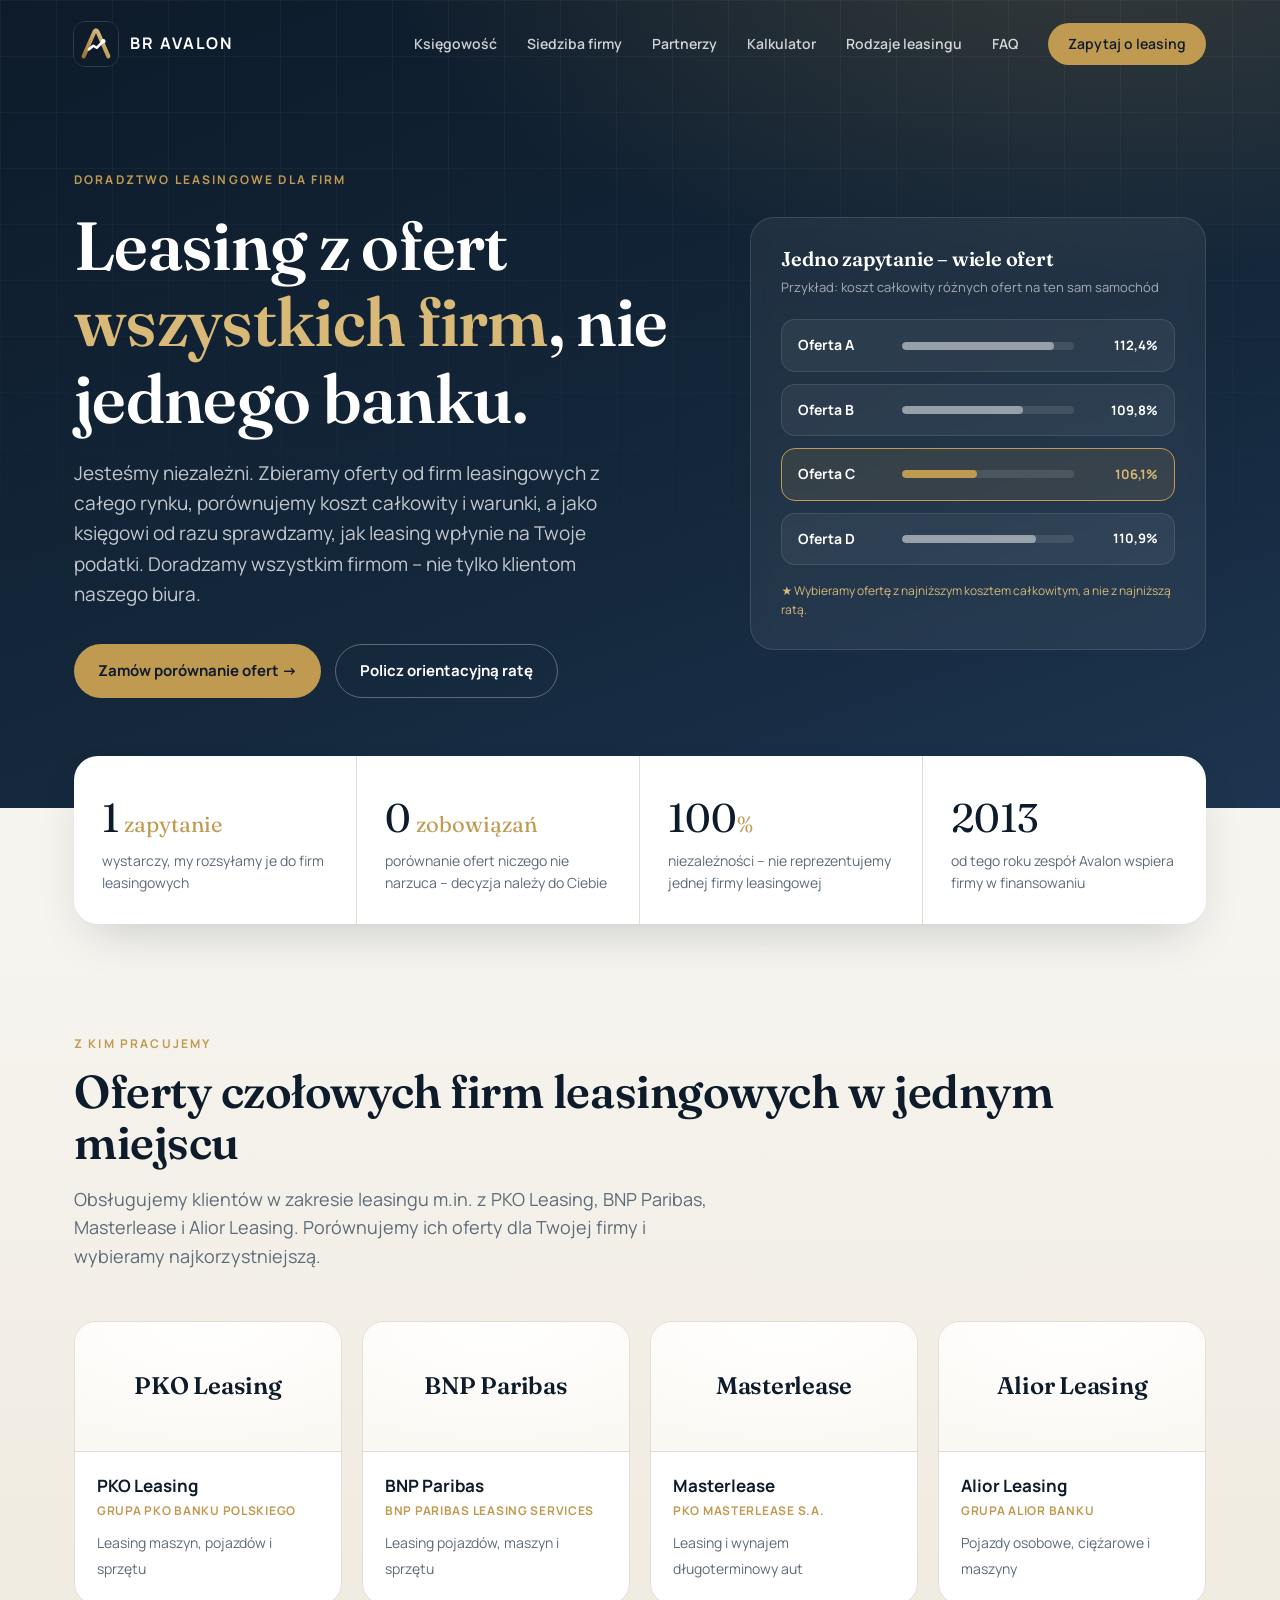
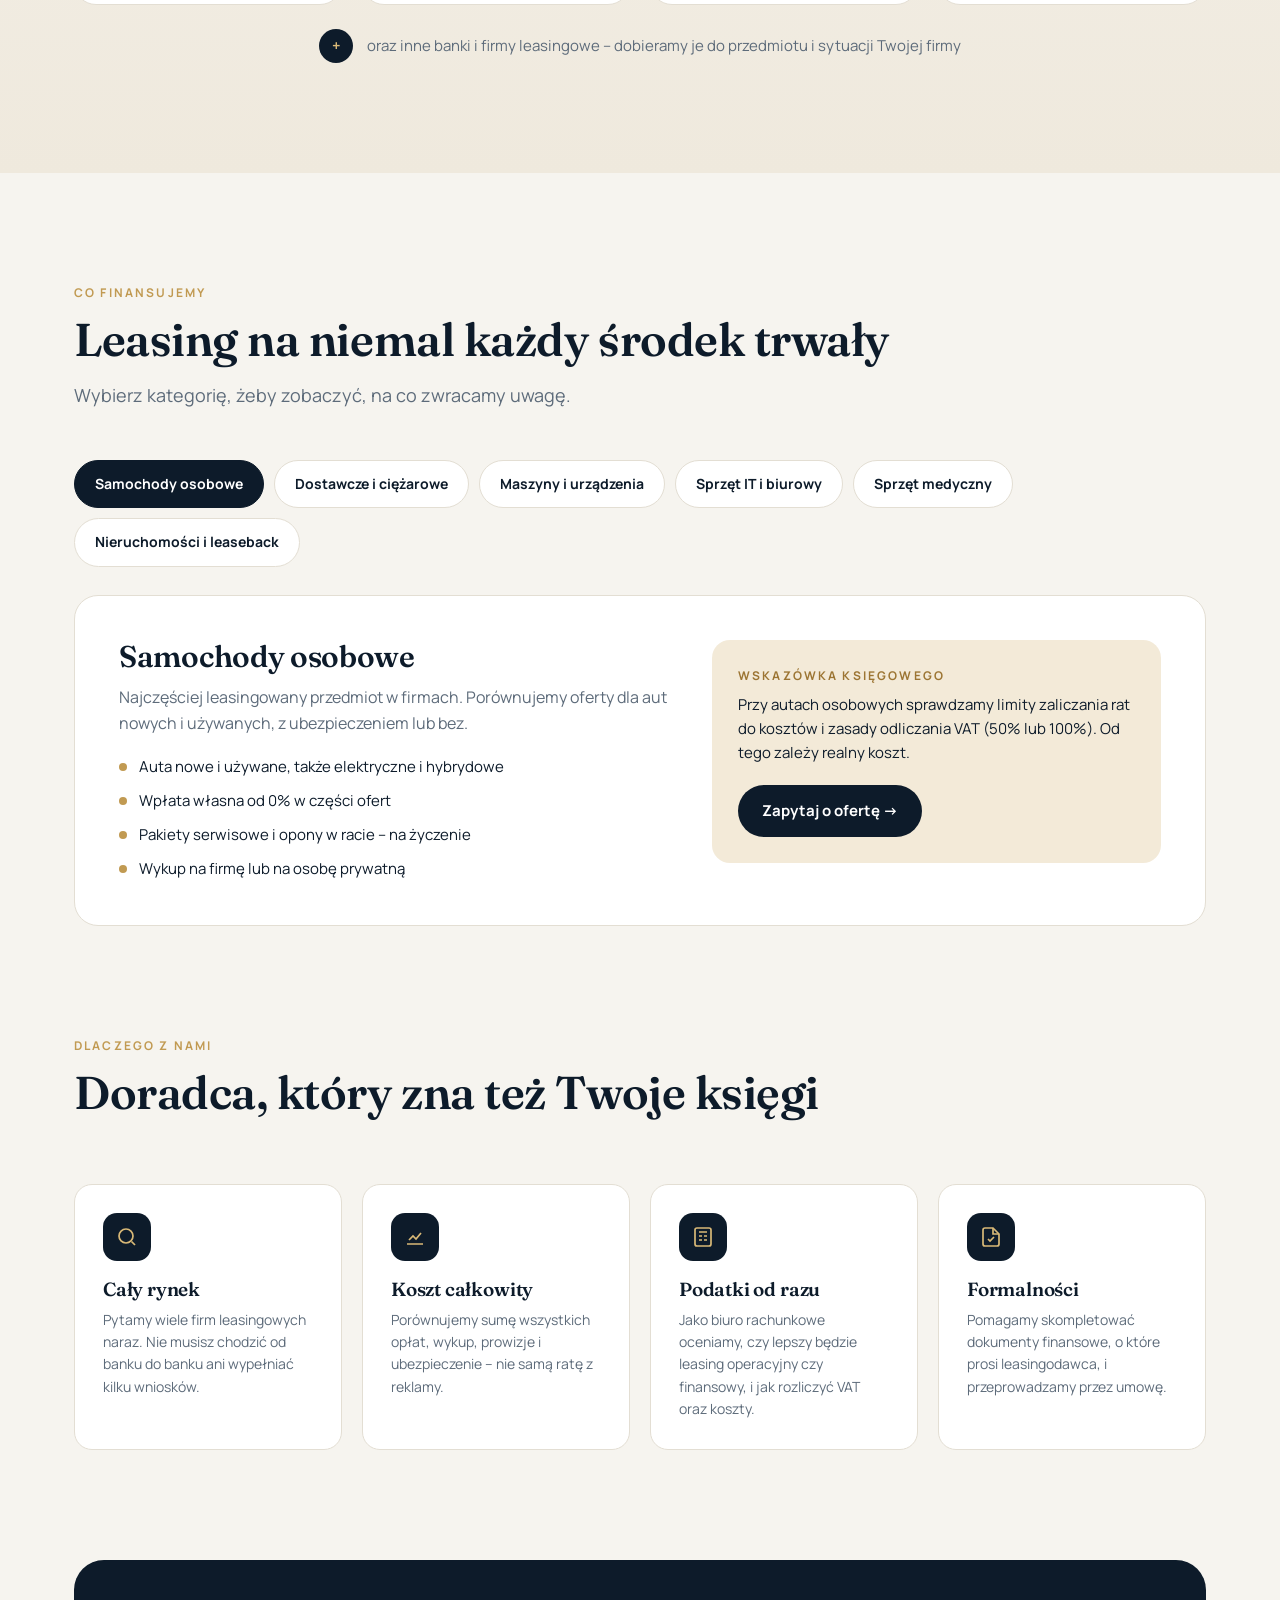
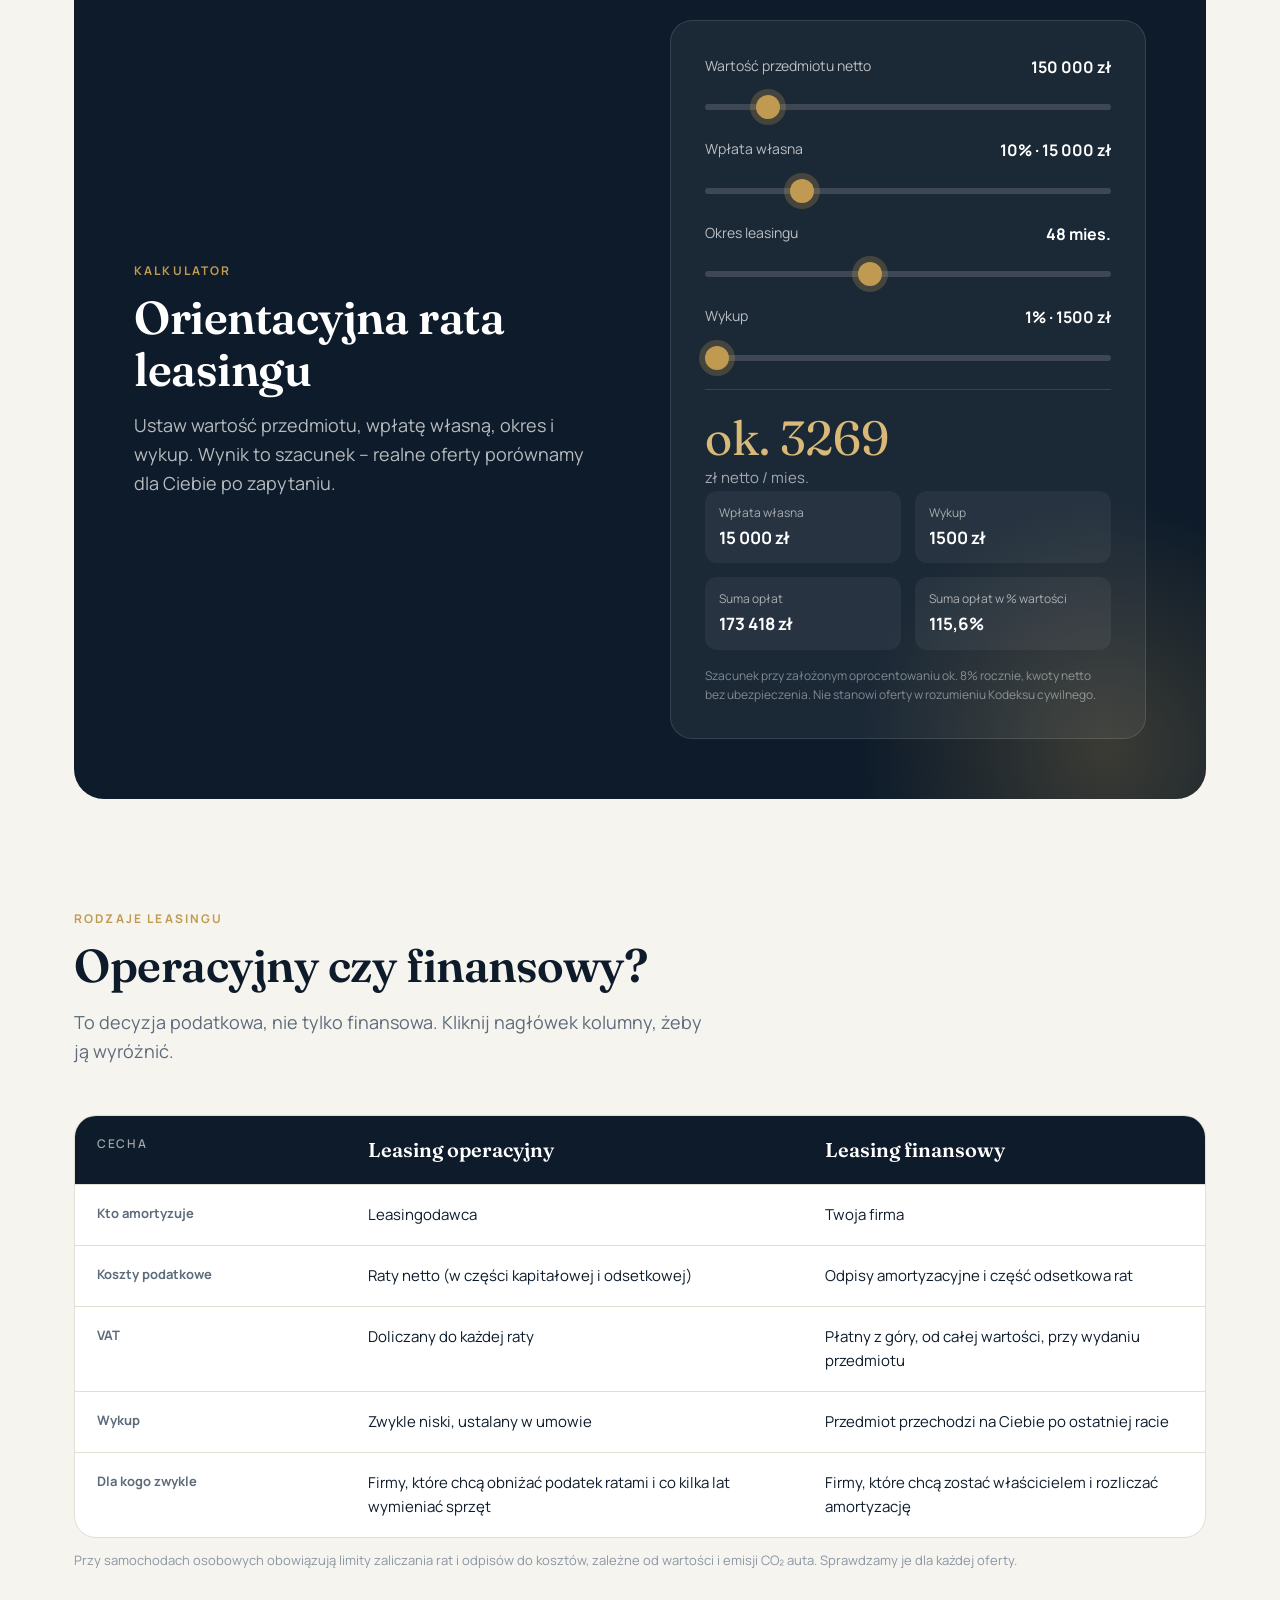
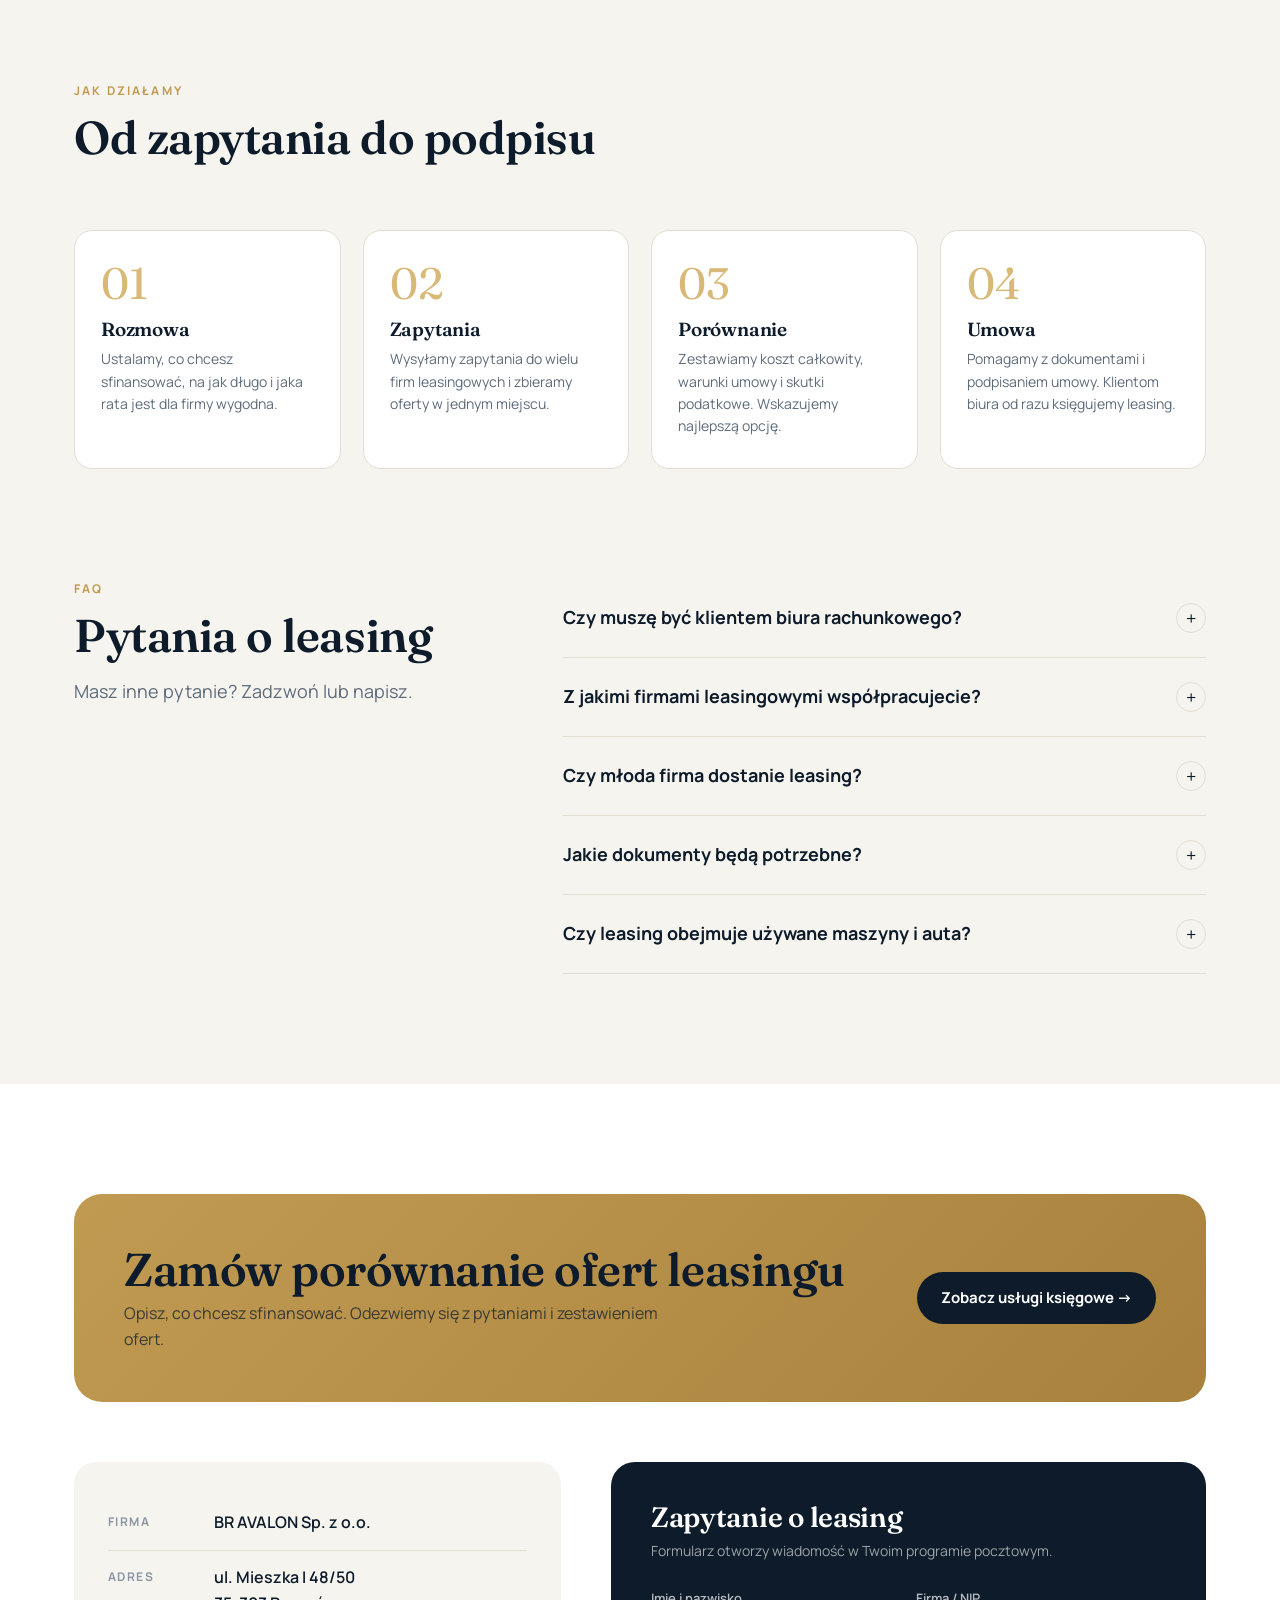
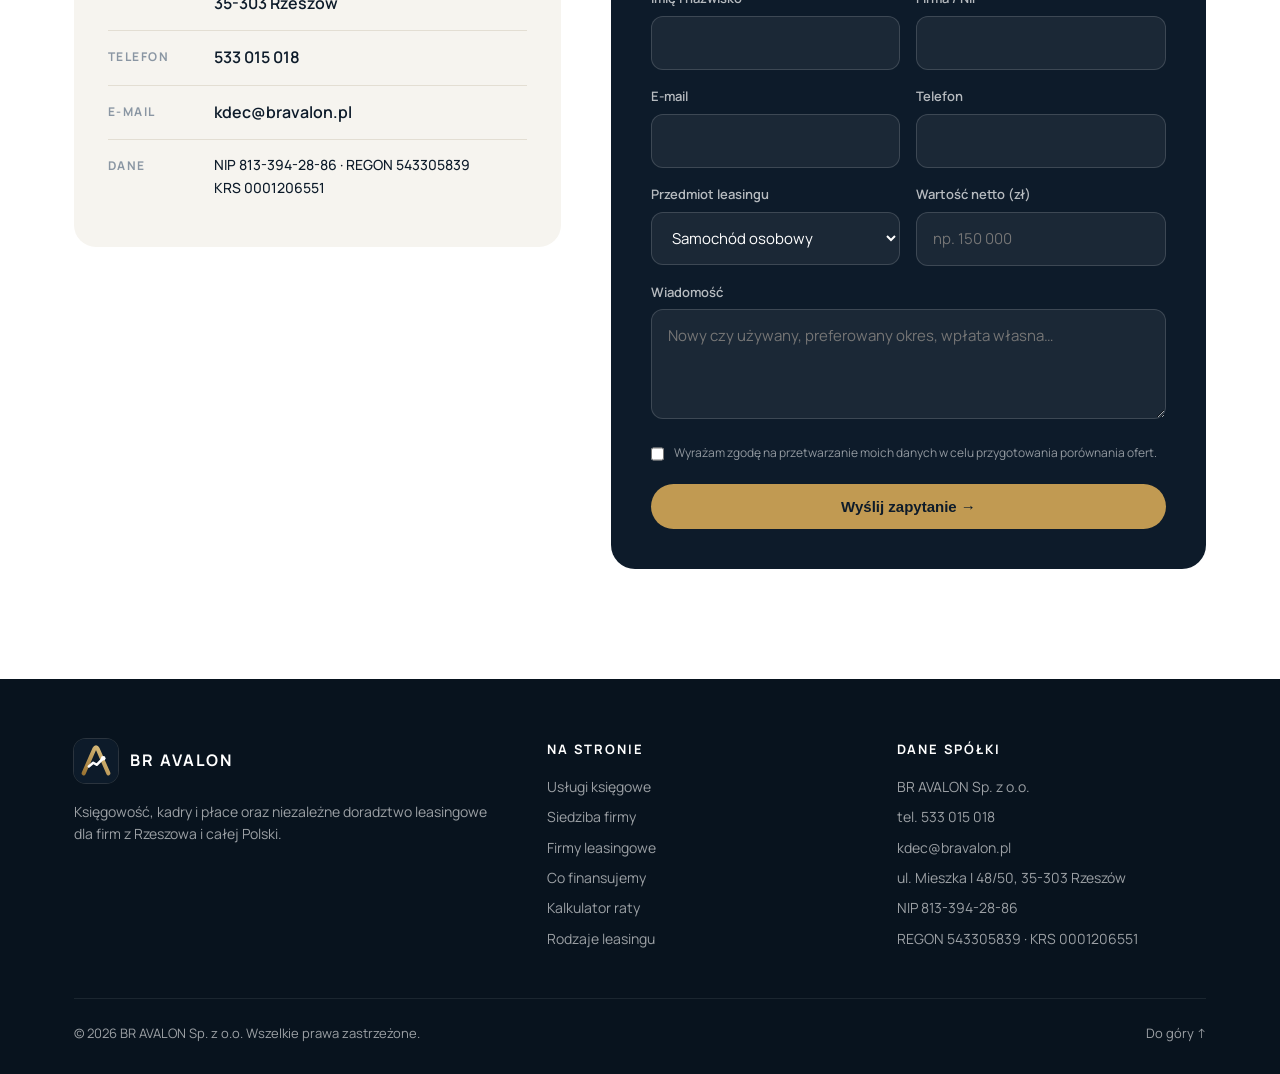
==== commit ef382b6a: "Revert "Strona: formularz, RODO, SEO i wspólne pliki" This reverts commit 790589a96c153fbf54628ce50f" ====
--- a/leasing.html
+++ b/leasing.html
@@ -3,77 +3,522 @@
 <head>
 <meta charset="UTF-8">
 <meta name="viewport" content="width=device-width, initial-scale=1">
-<title>Doradztwo leasingowe – BR AVALON Rzeszów</title>
-<meta name="description" content="Niezależne doradztwo leasingowe BR AVALON w Rzeszowie. Porównanie ofert PKO Leasing, BNP Paribas, Masterlease i Alior Leasing oraz kalkulator raty.">
-<link rel="canonical" href="https://wwieczor-commits.github.io/avalon/leasing.html">
-<meta name="theme-color" content="#0d1b2a">
-<meta property="og:type" content="website">
-<meta property="og:locale" content="pl_PL">
-<meta property="og:site_name" content="BR AVALON">
-<meta property="og:title" content="Doradztwo leasingowe – BR AVALON Rzeszów">
-<meta property="og:description" content="Niezależne doradztwo leasingowe BR AVALON w Rzeszowie. Porównanie ofert PKO Leasing, BNP Paribas, Masterlease i Alior Leasing oraz kalkulator raty.">
-<meta property="og:url" content="https://wwieczor-commits.github.io/avalon/leasing.html">
-<meta property="og:image" content="https://wwieczor-commits.github.io/avalon/assets/og-cover.png">
-<meta property="og:image:width" content="1200">
-<meta property="og:image:height" content="630">
-<meta property="og:image:alt" content="BR AVALON – biuro rachunkowe w Rzeszowie">
-<meta name="twitter:card" content="summary_large_image">
-<meta name="twitter:title" content="Doradztwo leasingowe – BR AVALON Rzeszów">
-<meta name="twitter:description" content="Niezależne doradztwo leasingowe BR AVALON w Rzeszowie. Porównanie ofert PKO Leasing, BNP Paribas, Masterlease i Alior Leasing oraz kalkulator raty.">
-<meta name="twitter:image" content="https://wwieczor-commits.github.io/avalon/assets/og-cover.png">
-<link rel="icon" href="logo-mark.svg" type="image/svg+xml">
-<link rel="apple-touch-icon" href="assets/logo-mark-128.png">
+<title>Doradztwo leasingowe dla firm – BR AVALON Sp. z o.o. Rzeszów</title>
+<meta name="description" content="Niezależne doradztwo leasingowe dla wszystkich firm. Porównujemy oferty firm leasingowych z całego rynku i sprawdzamy skutki podatkowe. BR AVALON, Rzeszów.">
+<link rel="icon" type="image/svg+xml" href="[data-uri]">
 <link rel="preconnect" href="https://fonts.googleapis.com">
 <link rel="preconnect" href="https://fonts.gstatic.com" crossorigin>
 <link href="https://fonts.googleapis.com/css2?family=Fraunces:opsz,wght@9..144,500;9..144,600&family=Manrope:wght@400;500;600;700&display=swap" rel="stylesheet">
-<link rel="stylesheet" href="styles.css">
-<script>document.documentElement.classList.add("js")</script>
-<script type="application/ld+json">
-{"@context":"https://schema.org","@type":["AccountingService","LocalBusiness"],"name":"BR AVALON Sp. z o.o.","url":"https://wwieczor-commits.github.io/avalon/","image":"https://wwieczor-commits.github.io/avalon/assets/og-cover.png","logo":"https://wwieczor-commits.github.io/avalon/assets/logo-mark-128.png","telephone":"+48533015018","email":"kdec@bravalon.pl","address":{"@type":"PostalAddress","streetAddress":"ul. Mieszka I 48/50","postalCode":"35-303","addressLocality":"Rzeszów","addressCountry":"PL"},"areaServed":["Rzeszów","województwo podkarpackie"],"vatID":"PL8133942886","taxID":"813-394-28-86","identifier":[{"@type":"PropertyValue","name":"KRS","value":"0001206551"},{"@type":"PropertyValue","name":"REGON","value":"543305839"}],"employee":{"@type":"Person","name":"Katarzyna Dec","jobTitle":"Prezes Zarządu"}}
-</script>
+<style>
+
+:root{
+  --ink:#0d1b2a; --ink-2:#14273b; --ink-3:#1d3550;
+  --paper:#f6f4ef; --white:#ffffff; --line:#e3ded3;
+  --muted:#5d6b7a; --muted-2:#8a96a3;
+  --gold:#c19a52; --gold-2:#d9b977; --gold-soft:#f3ead8;
+  --radius:18px; --shadow:0 20px 50px -20px rgba(13,27,42,.25);
+  --serif:"Fraunces",Georgia,serif; --sans:"Manrope",system-ui,-apple-system,Segoe UI,sans-serif;
+}
+*{box-sizing:border-box;margin:0;padding:0}
+html{scroll-behavior:smooth}
+body{font-family:var(--sans);color:var(--ink);background:var(--paper);line-height:1.6;-webkit-font-smoothing:antialiased}
+a{color:inherit;text-decoration:none}
+img{max-width:100%}
+.wrap{max-width:1180px;margin:0 auto;padding:0 24px}
+.eyebrow{font-size:12px;letter-spacing:.18em;text-transform:uppercase;font-weight:700;color:var(--gold)}
+h1,h2,h3{font-family:var(--serif);font-weight:600;line-height:1.12;letter-spacing:-.01em}
+h2{font-size:clamp(30px,4vw,46px);margin:12px 0 16px}
+.lead{font-size:18px;color:var(--muted);max-width:640px}
+.btn{display:inline-flex;align-items:center;gap:10px;padding:14px 24px;border-radius:999px;font-weight:700;font-size:15px;cursor:pointer;border:0;transition:transform .2s,box-shadow .2s,background .2s}
+.btn-gold{background:var(--gold);color:var(--ink)}
+.btn-gold:hover{background:var(--gold-2);transform:translateY(-2px);box-shadow:0 12px 30px -10px rgba(193,154,82,.7)}
+.btn-ghost{border:1px solid rgba(255,255,255,.3);color:#fff;background:transparent}
+.btn-ghost:hover{background:rgba(255,255,255,.08)}
+.btn-dark{background:var(--ink);color:#fff}
+.btn-dark:hover{background:var(--ink-3);transform:translateY(-2px)}
+
+/* NAV */
+nav{position:fixed;top:0;left:0;right:0;z-index:50;transition:background .3s,box-shadow .3s,padding .3s;padding:22px 0}
+nav.scrolled{background:rgba(13,27,42,.92);backdrop-filter:blur(12px);box-shadow:0 8px 30px -12px rgba(0,0,0,.4);padding:14px 0}
+.nav-in{display:flex;align-items:center;justify-content:space-between}
+.logo{display:flex;align-items:center;gap:12px;color:#fff}
+.logo-mark{width:44px;height:44px;border-radius:12px;box-shadow:0 0 0 1px rgba(255,255,255,.14)}.logo-mark svg{width:100%;height:100%;display:block}
+.logo-txt b{display:block;font-size:16px;letter-spacing:.12em}
+.logo-txt span{font-size:11px;color:rgba(255,255,255,.6);letter-spacing:.08em}
+.menu{display:flex;gap:30px;align-items:center}
+.menu a{color:rgba(255,255,255,.8);font-size:14px;font-weight:600;transition:color .2s}
+.menu a:hover{color:var(--gold-2)}
+.burger{display:none;background:none;border:0;color:#fff;font-size:26px;cursor:pointer}
+
+/* HERO */
+.hero{background:radial-gradient(1200px 600px at 85% -10%,rgba(193,154,82,.22),transparent 60%),linear-gradient(160deg,var(--ink) 0%,var(--ink-2) 60%,var(--ink-3) 100%);color:#fff;padding:170px 0 110px;position:relative;overflow:hidden}
+.hero:after{content:"";position:absolute;inset:0;background-image:linear-gradient(rgba(255,255,255,.04) 1px,transparent 1px),linear-gradient(90deg,rgba(255,255,255,.04) 1px,transparent 1px);background-size:56px 56px;mask-image:linear-gradient(180deg,#000 0%,transparent 85%);pointer-events:none}
+.hero-grid{display:grid;grid-template-columns:1.15fr .85fr;gap:60px;align-items:center;position:relative;z-index:1}
+.hero h1{font-size:clamp(40px,5.6vw,68px);margin:18px 0 22px}
+.hero h1 em{font-style:normal;color:var(--gold-2)}
+.hero p{font-size:19px;color:rgba(255,255,255,.75);max-width:560px;margin-bottom:34px}
+.hero-cta{display:flex;gap:14px;flex-wrap:wrap}
+.hero-card{background:rgba(255,255,255,.06);border:1px solid rgba(255,255,255,.12);border-radius:24px;padding:30px;backdrop-filter:blur(8px)}
+.hero-card h3{font-size:20px;margin-bottom:6px}
+.hero-card .sub{font-size:13px;color:rgba(255,255,255,.6);margin-bottom:22px}
+.deadline{display:flex;align-items:center;gap:16px;padding:14px 0;border-top:1px solid rgba(255,255,255,.1)}
+.deadline .day{min-width:56px;height:56px;border-radius:14px;background:rgba(193,154,82,.15);border:1px solid rgba(193,154,82,.4);display:grid;place-items:center;font-family:var(--serif);font-size:22px;color:var(--gold-2)}
+.deadline b{display:block;font-size:15px}
+.deadline span{font-size:13px;color:rgba(255,255,255,.6)}
+.deadline.next .day{background:var(--gold);color:var(--ink);border-color:var(--gold)}
+.deadline.next b:after{content:"najbliższy";margin-left:8px;font-size:10px;letter-spacing:.1em;text-transform:uppercase;background:var(--gold);color:var(--ink);padding:3px 8px;border-radius:99px;vertical-align:2px}
+
+/* STATS */
+.stats{margin-top:-52px;position:relative;z-index:2}
+.stats-in{background:var(--white);border-radius:24px;box-shadow:var(--shadow);display:grid;grid-template-columns:repeat(4,1fr)}
+.stat{padding:30px 28px;border-right:1px solid var(--line)}
+.stat:last-child{border-right:0}
+.stat .num{font-family:var(--serif);font-size:40px;color:var(--ink)}
+.stat .num small{font-size:22px;color:var(--gold)}
+.stat p{font-size:14px;color:var(--muted)}
+
+section{padding:110px 0}
+.sec-head{display:flex;justify-content:space-between;align-items:flex-end;gap:30px;margin-bottom:50px;flex-wrap:wrap}
+
+/* SERVICES */
+.services-grid{display:grid;grid-template-columns:repeat(3,1fr);gap:22px}
+.svc{background:var(--white);border:1px solid var(--line);border-radius:var(--radius);padding:30px;cursor:pointer;transition:transform .25s,box-shadow .25s,border-color .25s;position:relative;overflow:hidden;text-align:left;font:inherit;color:inherit}
+.svc:before{content:"";position:absolute;left:0;top:0;height:3px;width:0;background:var(--gold);transition:width .35s}
+.svc:hover{transform:translateY(-6px);box-shadow:var(--shadow);border-color:transparent}
+.svc:hover:before{width:100%}
+.svc .ico{width:52px;height:52px;border-radius:14px;background:var(--gold-soft);display:grid;place-items:center;margin-bottom:22px}
+.svc .ico svg{width:26px;height:26px;stroke:var(--ink);fill:none;stroke-width:1.6}
+.svc h3{font-size:22px;margin-bottom:10px}
+.svc p{font-size:15px;color:var(--muted);margin-bottom:20px}
+.svc .more{font-size:14px;font-weight:700;color:var(--ink);display:inline-flex;gap:8px;align-items:center}
+.svc .more i{transition:transform .2s;font-style:normal}
+.svc:hover .more i{transform:translateX(5px)}
+
+/* MODAL */
+.modal{position:fixed;inset:0;z-index:100;display:flex;align-items:center;justify-content:center;padding:20px;pointer-events:none;opacity:0;transition:opacity .3s}
+.modal.open{opacity:1;pointer-events:auto}
+.modal-bg{position:absolute;inset:0;background:rgba(13,27,42,.6);backdrop-filter:blur(6px)}
+.modal-box{position:relative;background:var(--white);border-radius:24px;max-width:620px;width:100%;max-height:88vh;overflow:auto;padding:44px;transform:translateY(24px) scale(.97);transition:transform .35s cubic-bezier(.2,.9,.3,1.2)}
+.modal.open .modal-box{transform:none}
+.modal-close{position:absolute;top:18px;right:18px;width:40px;height:40px;border-radius:50%;border:1px solid var(--line);background:#fff;cursor:pointer;font-size:20px;line-height:1;color:var(--ink)}
+.modal-close:hover{background:var(--paper)}
+.modal-box h3{font-size:30px;margin:10px 0 14px}
+.modal-box p{color:var(--muted);margin-bottom:20px}
+.modal-box ul{list-style:none;display:grid;gap:12px;margin-bottom:28px}
+.modal-box li{display:flex;gap:12px;font-size:15px}
+.modal-box li:before{content:"";flex:0 0 20px;height:20px;border-radius:50%;background:var(--gold-soft) url("data:image/svg+xml,%3Csvg xmlns='http://www.w3.org/2000/svg' viewBox='0 0 20 20'%3E%3Cpath d='M6 10.5l2.5 2.5L14 7.5' stroke='%23a07c38' stroke-width='2' fill='none' stroke-linecap='round'/%3E%3C/svg%3E") center/20px no-repeat;margin-top:2px}
+
+/* ABOUT */
+.about{background:var(--white)}
+.about-grid{display:grid;grid-template-columns:1fr 1fr;gap:70px;align-items:center}
+.about-visual{background:linear-gradient(150deg,var(--ink),var(--ink-3));border-radius:28px;padding:44px;color:#fff;position:relative;overflow:hidden;min-height:440px;display:flex;flex-direction:column;justify-content:flex-end}
+.about-visual:before{content:"";position:absolute;right:-60px;top:-60px;width:380px;height:380px;opacity:.12;background:url("[data-uri]") center/contain no-repeat}
+.about-visual blockquote{font-family:var(--serif);font-size:26px;line-height:1.3;position:relative}
+.about-visual cite{display:block;margin-top:18px;font-style:normal;font-size:14px;color:var(--gold-2)}
+.values{display:grid;gap:18px;margin-top:30px}
+.value{display:flex;gap:18px;padding:20px;border-radius:16px;border:1px solid var(--line);transition:background .2s,border-color .2s}
+.value:hover{background:var(--paper);border-color:var(--gold-2)}
+.value b{display:block;font-size:16px;margin-bottom:2px}
+.value span{font-size:14px;color:var(--muted)}
+.value .n{font-family:var(--serif);font-size:26px;color:var(--gold);min-width:36px}
+
+/* CALC */
+.calc{background:var(--ink);color:#fff;border-radius:30px;padding:60px;display:grid;grid-template-columns:1fr 1fr;gap:60px;align-items:center;position:relative;overflow:hidden}
+.calc:after{content:"";position:absolute;width:500px;height:500px;border-radius:50%;background:radial-gradient(circle,rgba(193,154,82,.25),transparent 70%);right:-150px;bottom:-200px}
+.calc h2{color:#fff}
+.calc .lead{color:rgba(255,255,255,.7)}
+.calc-box{background:rgba(255,255,255,.06);border:1px solid rgba(255,255,255,.12);border-radius:22px;padding:34px;position:relative;z-index:1}
+.calc-box label{font-size:14px;color:rgba(255,255,255,.7);display:flex;justify-content:space-between;margin-bottom:12px}
+.calc-box label b{color:#fff;font-size:16px}
+input[type=range]{-webkit-appearance:none;appearance:none;width:100%;height:6px;border-radius:99px;background:rgba(255,255,255,.15);outline:none;margin-bottom:28px}
+input[type=range]::-webkit-slider-thumb{-webkit-appearance:none;width:24px;height:24px;border-radius:50%;background:var(--gold);cursor:pointer;box-shadow:0 0 0 6px rgba(193,154,82,.25)}
+input[type=range]::-moz-range-thumb{width:24px;height:24px;border-radius:50%;background:var(--gold);cursor:pointer;border:0}
+.toggle-row{display:flex;gap:10px;margin-bottom:28px;flex-wrap:wrap}
+.chip{padding:10px 16px;border-radius:99px;border:1px solid rgba(255,255,255,.2);font-size:13px;font-weight:600;cursor:pointer;background:transparent;color:#fff;font-family:inherit;transition:all .2s}
+.chip.on{background:var(--gold);border-color:var(--gold);color:var(--ink)}
+.result{border-top:1px solid rgba(255,255,255,.12);padding-top:24px}
+.result .price{font-family:var(--serif);font-size:48px;color:var(--gold-2);line-height:1}
+.result .price small{display:block;font-size:15px;color:rgba(255,255,255,.6);font-family:var(--sans);margin-top:8px}
+.result .tier{font-size:14px;color:rgba(255,255,255,.7);margin-top:12px}
+.note{font-size:12px;color:rgba(255,255,255,.45);margin-top:16px}
+
+/* PROCESS */
+.steps{display:grid;grid-template-columns:repeat(4,1fr);gap:22px;counter-reset:s}
+.step{padding:30px 26px;border-radius:var(--radius);background:var(--white);border:1px solid var(--line);position:relative;transition:transform .25s}
+.step:hover{transform:translateY(-4px)}
+.step:before{counter-increment:s;content:"0" counter(s);font-family:var(--serif);font-size:44px;color:var(--gold-2);display:block;margin-bottom:14px;line-height:1}
+.step h3{font-size:19px;margin-bottom:8px}
+.step p{font-size:14px;color:var(--muted)}
+
+/* FAQ */
+.faq-wrap{display:grid;grid-template-columns:.8fr 1.2fr;gap:60px}
+.faq-item{border-bottom:1px solid var(--line)}
+.faq-q{width:100%;text-align:left;background:none;border:0;padding:24px 0;font:inherit;font-size:18px;font-weight:700;color:var(--ink);display:flex;justify-content:space-between;gap:20px;cursor:pointer}
+.faq-q span{width:30px;height:30px;flex:0 0 30px;border-radius:50%;border:1px solid var(--line);display:grid;place-items:center;transition:transform .3s,background .3s;font-weight:400}
+.faq-item.open .faq-q span{transform:rotate(45deg);background:var(--gold);border-color:var(--gold)}
+.faq-a{max-height:0;overflow:hidden;transition:max-height .4s ease}
+.faq-a p{padding-bottom:24px;color:var(--muted)}
+
+/* CONTACT */
+.contact{background:var(--white)}
+.contact-grid{display:grid;grid-template-columns:.9fr 1.1fr;gap:50px}
+.info-card{background:var(--paper);border-radius:22px;padding:34px;margin-bottom:20px}
+.info-row{display:flex;gap:16px;padding:14px 0;border-bottom:1px solid var(--line)}
+.info-row:last-child{border-bottom:0}
+.info-row .k{font-size:12px;letter-spacing:.12em;text-transform:uppercase;color:var(--muted-2);min-width:90px;padding-top:2px;font-weight:700}
+.info-row .v{font-weight:600}
+.info-row .v a:hover{color:var(--gold)}
+.map{border-radius:22px;overflow:hidden;height:260px;border:1px solid var(--line)}
+.map iframe{width:100%;height:100%;border:0;filter:grayscale(.3)}
+form{background:var(--ink);border-radius:24px;padding:40px;color:#fff}
+form h3{font-size:28px;margin-bottom:6px}
+form .sub{color:rgba(255,255,255,.6);font-size:14px;margin-bottom:26px}
+.f-row{display:grid;grid-template-columns:1fr 1fr;gap:16px}
+.field{margin-bottom:16px}
+.field label{display:block;font-size:13px;color:rgba(255,255,255,.7);margin-bottom:7px;font-weight:600}
+.field input,.field select,.field textarea{width:100%;padding:14px 16px;border-radius:12px;border:1px solid rgba(255,255,255,.15);background:rgba(255,255,255,.06);color:#fff;font:inherit;font-size:15px;transition:border-color .2s,background .2s}
+.field select option{color:var(--ink)}
+.field input:focus,.field select:focus,.field textarea:focus{outline:none;border-color:var(--gold);background:rgba(255,255,255,.1)}
+.field textarea{min-height:110px;resize:vertical}
+.consent{display:flex;gap:10px;font-size:12px;color:rgba(255,255,255,.55);margin:6px 0 22px}
+.consent input{margin-top:3px;accent-color:var(--gold)}
+
+/* FOOTER */
+footer{background:#08131e;color:rgba(255,255,255,.6);padding:60px 0 30px;font-size:14px}
+.foot-grid{display:grid;grid-template-columns:1.4fr 1fr 1fr;gap:40px;padding-bottom:40px;border-bottom:1px solid rgba(255,255,255,.08)}
+footer h4{color:#fff;font-size:13px;letter-spacing:.14em;text-transform:uppercase;margin-bottom:16px}
+footer li{list-style:none;margin-bottom:8px}
+footer a:hover{color:var(--gold-2)}
+.foot-bottom{padding-top:24px;display:flex;justify-content:space-between;flex-wrap:wrap;gap:10px;font-size:13px}
+
+/* TOAST */
+.toast{position:fixed;bottom:24px;left:50%;transform:translate(-50%,120px);background:var(--ink);color:#fff;padding:16px 24px;border-radius:14px;box-shadow:var(--shadow);z-index:120;transition:transform .4s;font-size:14px;border-left:4px solid var(--gold)}
+.toast.show{transform:translate(-50%,0)}
+
+/* REVEAL */
+.reveal{opacity:0;transform:translateY(30px);transition:opacity .8s,transform .8s}
+.reveal.in{opacity:1;transform:none}
+
+@media (max-width:980px){
+  .hero-grid,.about-grid,.calc,.faq-wrap,.contact-grid{grid-template-columns:1fr}
+  .services-grid{grid-template-columns:1fr 1fr}
+  .steps{grid-template-columns:1fr 1fr}
+  .stats-in{grid-template-columns:1fr 1fr}
+  .stat:nth-child(2){border-right:0}
+  .stat:nth-child(-n+2){border-bottom:1px solid var(--line)}
+  .calc{padding:40px 28px}
+  .foot-grid{grid-template-columns:1fr}
+}
+@media (max-width:720px){
+  .menu{position:fixed;top:0;right:0;bottom:0;width:78%;background:var(--ink);flex-direction:column;align-items:flex-start;padding:100px 34px;gap:24px;transform:translateX(100%);transition:transform .35s}
+  .menu.open{transform:none}
+  .menu a{font-size:18px}
+  .burger{display:block;position:relative;z-index:60}
+  .services-grid,.steps,.f-row{grid-template-columns:1fr}
+  section{padding:80px 0}
+  .modal-box{padding:32px 24px}
+  form{padding:28px}
+}
+@media (prefers-reduced-motion:reduce){*{transition:none!important;scroll-behavior:auto!important}.reveal{opacity:1;transform:none}}
+
+/* --- LEASING --- */
+.offers{display:grid;gap:12px}
+.offer{background:rgba(255,255,255,.05);border:1px solid rgba(255,255,255,.1);border-radius:14px;padding:14px 16px;display:grid;grid-template-columns:90px 1fr 70px;gap:14px;align-items:center;font-size:13px;opacity:0;transform:translateX(20px);transition:opacity .5s,transform .5s,border-color .3s,background .3s}
+.offer.show{opacity:1;transform:none}
+.offer b{font-size:14px}
+.offer .bar{height:8px;border-radius:99px;background:rgba(255,255,255,.1);overflow:hidden}
+.offer .bar i{display:block;height:100%;width:0;border-radius:99px;background:rgba(255,255,255,.45);transition:width 1s cubic-bezier(.2,.8,.2,1)}
+.offer .pct{text-align:right;font-weight:700}
+.offer.best{border-color:var(--gold);background:rgba(193,154,82,.12)}
+.offer.best .bar i{background:var(--gold)}
+.offer.best .pct{color:var(--gold-2)}
+.best-tag{font-size:12px;color:var(--gold-2);margin-top:16px;opacity:0;transition:opacity .5s}
+.best-tag.show{opacity:1}
+
+.tabs{display:flex;gap:10px;flex-wrap:wrap;margin-bottom:28px}
+.tab{padding:12px 20px;border-radius:99px;border:1px solid var(--line);background:var(--white);font:inherit;font-size:14px;font-weight:700;color:var(--ink);cursor:pointer;transition:all .2s}
+.tab:hover{border-color:var(--gold)}
+.tab.on{background:var(--ink);color:#fff;border-color:var(--ink)}
+.tab-panel{background:var(--white);border:1px solid var(--line);border-radius:24px;padding:44px;display:grid;grid-template-columns:1.1fr .9fr;gap:44px;align-items:start;animation:fade .4s}
+@keyframes fade{from{opacity:0;transform:translateY(10px)}to{opacity:1;transform:none}}
+.tab-panel h3{font-size:30px;margin-bottom:12px}
+.tab-panel p{color:var(--muted);margin-bottom:18px}
+.tab-panel ul{list-style:none;display:grid;gap:10px}
+.tab-panel li{display:flex;gap:12px;font-size:15px}
+.tab-panel li:before{content:"";flex:0 0 8px;height:8px;border-radius:50%;background:var(--gold);margin-top:8px}
+.tip{background:var(--gold-soft);border-radius:18px;padding:26px}
+.tip .eyebrow{color:#9c7533;margin-bottom:8px;display:block}
+.tip p{color:var(--ink);margin:0;font-size:15px}
+
+.why{display:grid;grid-template-columns:repeat(4,1fr);gap:20px}
+.why .card{background:var(--white);border:1px solid var(--line);border-radius:var(--radius);padding:28px;transition:transform .25s,box-shadow .25s}
+.why .card:hover{transform:translateY(-5px);box-shadow:var(--shadow)}
+.why .card .ico{width:48px;height:48px;border-radius:14px;background:var(--ink);display:grid;place-items:center;margin-bottom:18px}
+.why .card .ico svg{width:24px;height:24px;stroke:var(--gold-2);fill:none;stroke-width:1.7}
+.why .card h3{font-size:19px;margin-bottom:8px}
+.why .card p{font-size:14px;color:var(--muted)}
+
+.cmp{width:100%;border-collapse:separate;border-spacing:0;background:var(--white);border-radius:22px;overflow:hidden;border:1px solid var(--line)}
+.cmp th,.cmp td{padding:18px 22px;text-align:left;font-size:15px;border-bottom:1px solid var(--line);vertical-align:top}
+.cmp tr:last-child td{border-bottom:0}
+.cmp thead th{background:var(--ink);color:#fff;font-family:var(--serif);font-size:20px;font-weight:600;cursor:pointer;transition:background .2s}
+.cmp thead th:first-child{font-family:var(--sans);font-size:12px;letter-spacing:.14em;text-transform:uppercase;color:rgba(255,255,255,.6);cursor:default}
+.cmp td:first-child{font-weight:700;color:var(--muted);font-size:13px;width:24%}
+.cmp .hl{background:var(--gold-soft)}
+.cmp thead th.hl{background:var(--gold);color:var(--ink)}
+.cmp-hint{font-size:13px;color:var(--muted-2);margin-top:12px}
+
+.res-grid{display:grid;grid-template-columns:1fr 1fr;gap:14px;margin-top:6px}
+.res-grid div{background:rgba(255,255,255,.05);border-radius:12px;padding:12px 14px;font-size:12px;color:rgba(255,255,255,.6)}
+.res-grid b{display:block;color:#fff;font-size:17px;margin-top:2px}
+
+.cta-band{background:linear-gradient(135deg,var(--gold),#a8823d);border-radius:28px;padding:50px;display:flex;justify-content:space-between;align-items:center;gap:30px;flex-wrap:wrap}
+.cta-band h2{color:var(--ink);margin:0 0 6px}
+.cta-band p{color:rgba(13,27,42,.75);max-width:560px}
+
+@media (max-width:980px){
+  .why{grid-template-columns:1fr 1fr}
+  .tab-panel{grid-template-columns:1fr;padding:30px}
+  .cmp{font-size:14px}
+}
+@media (max-width:720px){
+  .why,.res-grid{grid-template-columns:1fr}
+  .cmp th,.cmp td{padding:12px 12px;font-size:13px}
+  .cmp thead th{font-size:16px}
+  .cta-band{padding:34px}
+}
+/* ===== MOBILE POLISH ===== */
+html,body{overflow-x:clip}
+.toast{opacity:0;visibility:hidden}
+.toast.show{opacity:1;visibility:visible}
+.contact-grid>*,.hero-grid>*,.about-grid>*,.two>*,.calc>*,.faq-wrap>*{min-width:0}
+.calc-box label,.cost label{flex-wrap:wrap;gap:4px 12px}
+.calc-box label b,.cost label b{white-space:nowrap}
+.info-row .v{overflow-wrap:anywhere}
+body.menu-open{overflow:hidden}
+.menu-bg{position:fixed;inset:0;background:rgba(8,19,30,.55);backdrop-filter:blur(3px);z-index:49;opacity:0;pointer-events:none;transition:opacity .3s}
+body.menu-open .menu-bg{opacity:1;pointer-events:auto}
+@media (max-width:720px){
+  .wrap{padding:0 20px}
+  .hero{padding:118px 0 90px}
+  .hero h1{font-size:clamp(34px,9.5vw,44px);margin:14px 0 16px}
+  .hero p{font-size:16.5px;margin-bottom:26px}
+  .hero-cta{flex-direction:column}
+  .hero-cta .btn{width:100%;justify-content:center}
+  .hero-grid{gap:36px}
+  .hero-card{padding:22px;border-radius:20px}
+  h2{font-size:clamp(27px,7.5vw,34px)}
+  .lead{font-size:16px}
+  .sec-head{margin-bottom:32px}
+  .sec-head .btn{width:100%;justify-content:center}
+  section{padding:72px 0}
+  .stats{margin-top:-40px}
+  .stats-in{grid-template-columns:1fr 1fr;border-radius:20px}
+  .stat{padding:20px 16px}
+  .stat .num{font-size:30px;line-height:1.15}
+  .stat .num small{font-size:15px}
+  .stat p{font-size:12.5px;margin-top:6px;line-height:1.45}
+  .svc{padding:24px}
+  .modal{align-items:flex-end;padding:0}
+  .modal-box{border-radius:24px 24px 0 0;max-height:85vh;padding:34px 22px 28px}
+  .modal-box .btn{width:100%;justify-content:center}
+  .about-visual{min-height:300px;padding:30px}
+  .about-visual blockquote{font-size:22px}
+  .calc{padding:30px 20px;border-radius:24px;gap:28px}
+  .calc-box{padding:22px;border-radius:18px}
+  .result .price{font-size:40px}
+  .faq-q{font-size:16px;padding:20px 0}
+  .info-card{padding:22px}
+  .info-row{flex-direction:column;gap:2px;padding:12px 0}
+  .info-row .k{min-width:0;font-size:11px}
+  .map{height:220px}
+  form{padding:24px 20px;border-radius:20px}
+  form h3{font-size:24px}
+  .field input,.field select,.field textarea{font-size:16px}
+  .foot-bottom{flex-direction:column}
+  .menu{visibility:hidden;transition:transform .35s,visibility .35s}
+  .menu.open{visibility:visible}
+  .menu{width:84%;padding:96px 28px 40px;gap:6px;overflow-y:auto;z-index:55}
+  .menu a{width:100%;padding:14px 0;border-bottom:1px solid rgba(255,255,255,.08);font-size:18px}
+  .menu a.btn{margin-top:18px;justify-content:center;border-bottom:0;padding:14px 20px}
+  .burger{width:44px;height:44px;border-radius:12px;background:rgba(255,255,255,.08);font-size:22px;line-height:1}
+  /* leasing */
+  .offer{grid-template-columns:72px 1fr 58px;gap:10px;padding:12px}
+  .tabs{flex-wrap:nowrap;overflow-x:auto;scroll-snap-type:x mandatory;margin:0 -20px 22px;padding:0 20px 6px;scrollbar-width:none}
+  .tabs::-webkit-scrollbar{display:none}
+  .tab{flex:0 0 auto;scroll-snap-align:start}
+  .tab-panel{padding:24px;border-radius:20px;gap:24px}
+  .tab-panel h3{font-size:24px}
+  .tip{padding:20px}
+  .tip .btn{width:100%;justify-content:center}
+  .cta-band{padding:28px 22px;border-radius:22px}
+  .cta-band .btn{width:100%;justify-content:center}
+  .res-grid{grid-template-columns:1fr 1fr}
+  /* tabela -> karty */
+  .cmp,.cmp tbody,.cmp tr,.cmp td{display:block;width:100%}
+  .cmp{border:0;background:transparent;border-radius:0}
+  .cmp thead{display:none}
+  .cmp tr{background:var(--white);border:1px solid var(--line);border-radius:16px;margin-bottom:12px;overflow:hidden}
+  .cmp td{border:0;padding:10px 16px}
+  .cmp td:first-child{width:100%;background:var(--ink);color:#fff;font-size:12px;letter-spacing:.12em;text-transform:uppercase;padding:12px 16px}
+  .cmp td[data-l]:before{content:attr(data-l);display:block;font-size:11px;font-weight:700;letter-spacing:.1em;text-transform:uppercase;color:var(--gold);margin-bottom:2px}
+  .cmp td[data-l]+td[data-l]{border-top:1px solid var(--line)}
+  .cmp td.hl{background:var(--gold-soft)}
+  /* siedziba */
+  .opt-tabs{display:flex;overflow-x:auto;scroll-snap-type:x mandatory;margin:0 -20px 20px;padding:4px 20px 10px;gap:12px;scrollbar-width:none}
+  .opt-tabs::-webkit-scrollbar{display:none}
+  .opt-tab{flex:0 0 78%;scroll-snap-align:start;padding:18px 20px}
+  .opt-tab b{font-size:20px}
+  .opt-panel{padding:24px 20px;border-radius:22px}
+  .opt-panel > p{font-size:15.5px;margin-bottom:24px}
+  .check,.cost,.summary{padding:24px 20px;border-radius:18px}
+  .cost .big{font-size:38px}
+  .cfg-item{padding:16px}
+  .perk{padding:16px}
+}
+@media (max-width:380px){
+  .wrap{padding:0 16px}
+  .stat{padding:18px 12px}
+  .stat .num{font-size:26px}
+  .hero h1{font-size:32px}
+  .res-grid{grid-template-columns:1fr}
+  .offer{grid-template-columns:64px 1fr 52px;font-size:12px}
+}
+
+/* ===== MOBILE MENU v2 ===== */
+.menu-foot{display:none}
+@media (max-width:720px){
+  nav.scrolled{-webkit-backdrop-filter:none;backdrop-filter:none;background:rgba(13,27,42,.97)}
+  body.menu-open nav{-webkit-backdrop-filter:none;backdrop-filter:none}
+  .menu{position:fixed;top:0;right:0;bottom:auto;left:auto;height:100vh;height:100dvh;width:min(86vw,360px);
+    background:linear-gradient(180deg,#14273b 0%,#0d1b2a 100%);border-left:1px solid rgba(193,154,82,.25);
+    box-shadow:-30px 0 60px -20px rgba(0,0,0,.6);display:flex;flex-direction:column;align-items:stretch;
+    padding:96px 24px calc(24px + env(safe-area-inset-bottom));gap:0;overflow-y:auto;z-index:55;
+    transform:translateX(105%);visibility:hidden;transition:transform .38s cubic-bezier(.2,.8,.2,1),visibility .38s}
+  .menu.open{transform:none;visibility:visible}
+  .menu:before{content:"MENU";position:absolute;top:34px;left:24px;font-size:11px;letter-spacing:.24em;font-weight:700;color:var(--gold)}
+  .menu a{display:flex;justify-content:space-between;align-items:center;width:100%;padding:16px 4px;font-size:18px;font-weight:600;color:#fff;border-bottom:1px solid rgba(255,255,255,.08);
+    opacity:0;transform:translateX(16px);transition:opacity .35s,transform .35s,color .2s}
+  .menu a:not(.btn):after{content:"›";font-size:24px;color:var(--gold);line-height:1}
+  .menu a:active{color:var(--gold-2)}
+  .menu.open a{opacity:1;transform:none}
+  .menu.open a:nth-child(1){transition-delay:.06s}.menu.open a:nth-child(2){transition-delay:.1s}.menu.open a:nth-child(3){transition-delay:.14s}
+  .menu.open a:nth-child(4){transition-delay:.18s}.menu.open a:nth-child(5){transition-delay:.22s}.menu.open a:nth-child(6){transition-delay:.26s}.menu.open a:nth-child(7){transition-delay:.3s}
+  .menu a.btn{margin-top:22px;justify-content:center;border:0;padding:15px 20px;color:var(--ink)!important;font-size:16px}
+  .menu-foot{margin-top:auto;padding-top:26px;display:grid;gap:10px}
+  .menu-foot a{border:1px solid rgba(255,255,255,.14)!important;border-radius:14px;padding:14px 16px!important;font-size:15px!important;justify-content:flex-start!important;gap:12px;opacity:1!important;transform:none!important}
+  .menu-foot a:after{content:none!important}
+  .menu-foot small{display:block;font-size:11px;color:rgba(255,255,255,.5);font-weight:500;letter-spacing:.04em}
+  .menu-foot .ic{width:36px;height:36px;border-radius:10px;background:rgba(193,154,82,.15);display:grid;place-items:center;flex:0 0 36px;color:var(--gold-2);font-size:16px}
+  .burger{position:relative;z-index:60;display:grid;place-items:center;width:46px;height:46px;border-radius:14px;background:rgba(255,255,255,.1);border:1px solid rgba(255,255,255,.14);font-size:0;padding:0;-webkit-tap-highlight-color:transparent}
+  .burger span{position:absolute;left:13px;right:13px;height:2px;border-radius:2px;background:#fff;transition:transform .3s,opacity .2s,top .3s}
+  .burger span:nth-child(1){top:16px}.burger span:nth-child(2){top:22px}.burger span:nth-child(3){top:28px}
+  body.menu-open .burger span:nth-child(1){top:22px;transform:rotate(45deg)}
+  body.menu-open .burger span:nth-child(2){opacity:0}
+  body.menu-open .burger span:nth-child(3){top:22px;transform:rotate(-45deg)}
+  body.menu-open .burger{background:var(--gold);border-color:var(--gold)}
+  body.menu-open .burger span{background:var(--ink)}
+  .menu-bg{z-index:45}
+}
+
+
+/* ===== PARTNERZY ===== */
+.partners{background:linear-gradient(180deg,var(--paper) 0%,#efe9dd 100%);position:relative}
+.p-grid{display:grid;grid-template-columns:repeat(4,1fr);gap:20px}
+.partner{background:var(--white);border:1px solid var(--line);border-radius:22px;overflow:hidden;transition:transform .3s,box-shadow .3s,border-color .3s;display:flex;flex-direction:column}
+.partner:hover{transform:translateY(-6px);box-shadow:var(--shadow);border-color:var(--gold-2)}
+.p-logo{height:130px;display:grid;place-items:center;padding:26px 28px;border-bottom:1px solid var(--line);background:radial-gradient(120% 120% at 50% 0%,#fff 0%,#faf7f1 100%);position:relative}
+.p-logo img{max-width:100%;max-height:52px;object-fit:contain;transition:transform .45s cubic-bezier(.2,.8,.2,1),filter .45s}
+.partner:hover .p-logo img{transform:scale(1.1) translateZ(30px);filter:drop-shadow(0 10px 14px rgba(13,27,42,.18))}
+.p-word{display:none;font-family:var(--serif);font-weight:600;font-size:24px;color:var(--ink);letter-spacing:-.01em;text-align:center;line-height:1.1}
+.p-logo.fallback img{display:none}
+.p-logo img.sq{max-height:78px}
+@media (max-width:720px){.p-logo img.sq{max-height:62px}}
+.p-logo.fallback .p-word{display:block}
+.p-meta{padding:20px 22px 22px}
+.p-meta b{display:block;font-size:17px;margin-bottom:2px}
+.p-meta span{display:block;font-size:12px;letter-spacing:.06em;text-transform:uppercase;color:var(--gold);font-weight:700;margin-bottom:10px}
+.p-meta em{font-style:normal;font-size:14px;color:var(--muted)}
+.p-more{margin-top:24px;display:flex;align-items:center;gap:14px;justify-content:center;font-size:15px;color:var(--muted);text-align:center}
+.p-more span{width:34px;height:34px;flex:0 0 34px;border-radius:50%;background:var(--ink);color:var(--gold-2);display:grid;place-items:center;font-weight:700}
+@media (max-width:980px){.p-grid{grid-template-columns:1fr 1fr}}
+@media (max-width:720px){
+  .p-grid{grid-template-columns:1fr 1fr;gap:12px}
+  .partner{border-radius:18px}
+  .p-logo{height:96px;padding:18px}
+  .p-logo img{max-height:38px}
+  .p-word{font-size:18px}
+  .p-meta{padding:14px 14px 16px}
+  .p-meta b{font-size:15px}
+  .p-meta span{font-size:10.5px;margin-bottom:6px}
+  .p-meta em{font-size:12.5px}
+  .p-more{font-size:13.5px;justify-content:flex-start;text-align:left}
+}
+
+/* ===== PARTNERZY – interakcja ===== */
+.p-grid{perspective:1000px}
+.partner{position:relative;transform-style:preserve-3d;will-change:transform;transition:opacity .8s,transform .35s cubic-bezier(.2,.8,.2,1),box-shadow .35s,border-color .35s}
+.partner:hover{transform:translateY(-8px);box-shadow:0 30px 60px -24px rgba(13,27,42,.35),0 0 0 1px var(--gold-2);border-color:var(--gold-2)}
+.partner .p-logo{overflow:hidden}
+.partner .p-logo:before{content:"";position:absolute;top:0;left:-60%;width:40%;height:100%;background:linear-gradient(100deg,transparent,rgba(217,185,119,.45),transparent);transform:skewX(-20deg);pointer-events:none}
+.partner:hover .p-logo:before{animation:shine .9s ease}
+@keyframes shine{from{left:-60%}to{left:130%}}
+.p-ok{position:absolute;top:12px;right:12px;z-index:3;padding:5px 11px;border-radius:99px;background:var(--ink);color:var(--gold-2);font-size:11px;font-weight:800;letter-spacing:.08em;opacity:0;transform:translateY(-6px) scale(.9);transition:opacity .3s,transform .3s}
+.partner:hover .p-ok{opacity:1;transform:none}
+.partner:after{content:"";position:absolute;left:0;bottom:0;height:3px;width:0;background:linear-gradient(90deg,#9c7533,#d9b977);transition:width .45s ease}
+.partner:hover:after{width:100%}
+.partner .p-meta b{transition:color .3s}
+.partner:hover .p-meta b{color:#9c7533}
+@media (hover:none){.p-ok{opacity:1;transform:none}.partner:active{transform:scale(.98)}}
+@media (prefers-reduced-motion:reduce){.partner,.partner:hover{transform:none!important}.partner:hover .p-logo:before{animation:none}}
+</style>
 </head>
-<body data-page="leasing">
-<a class="skip" href="#tresc">Przejdź do treści</a>
+<body>
 
 <nav id="nav">
   <div class="wrap nav-in">
     <a href="index.html" class="logo" aria-label="BR AVALON – strona główna">
-      <img class="logo-mark" src="logo-mark.svg" alt="" width="44" height="44">
+      <div class="logo-mark"><svg viewBox="0 0 64 64" aria-hidden="true">
+  <defs>
+    <linearGradient id="g1" x1="0" y1="1" x2="1" y2="0">
+      <stop offset="0" stop-color="#9c7533"/><stop offset="1" stop-color="#e4c98a"/>
+    </linearGradient>
+  </defs>
+  <rect width="64" height="64" rx="16" fill="#0d1b2a"/>
+  <path d="M14 50 L29.5 14.5 Q32 9.5 34.5 14.5 L50 50" fill="none" stroke="url(#g1)" stroke-width="6" stroke-linecap="round" stroke-linejoin="round"/>
+  <path d="M21.5 40 L28 34.5 L33 37.5 L42.5 28" fill="none" stroke="#ffffff" stroke-width="3.6" stroke-linecap="round" stroke-linejoin="round"/>
+  <circle cx="42.5" cy="28" r="3.4" fill="#ffffff"/>
+</svg></div>
       <div class="logo-txt"><b>BR AVALON</b></div>
     </a>
     <div class="menu" id="menu">
       <a href="index.html">Księgowość</a>
-      <a href="#partnerzy">Partnerzy</a>
+      <a href="siedziba.html">Siedziba firmy</a>
+            <a href="#partnerzy">Partnerzy</a>
       <a href="#kalkulator">Kalkulator</a>
-      <a href="#porownanie">Rodzaje</a>
-      <a href="siedziba.html">Siedziba</a>
-      <a href="#kontakt" class="btn btn-gold" style="padding:10px 20px;color:var(--ink)">Zapytaj</a>
-    </div>
-    <button class="burger" id="burger" aria-label="Menu" aria-controls="menu" aria-expanded="false"><span></span><span></span><span></span></button>
+      <a href="#porownanie">Rodzaje leasingu</a>
+      <a href="#faq">FAQ</a>
+      <a href="#kontakt" class="btn btn-gold" style="padding:10px 20px;color:var(--ink)">Zapytaj o leasing</a>
+    </div>
+    <button class="burger" id="burger" aria-label="Menu">☰</button>
   </div>
 </nav>
-<main id="tresc">
 
 <header class="hero" id="top">
   <div class="wrap hero-grid">
     <div class="reveal">
       <div class="eyebrow">Doradztwo leasingowe dla firm</div>
       <h1>Leasing z ofert <em>wszystkich firm</em>, nie jednego banku.</h1>
-      <p>Jesteśmy niezależni. Zbieramy oferty od firm leasingowych z całego rynku, porównujemy koszt całkowity i warunki, a jako księgowi sprawdzamy, jak leasing wpłynie na Twoje podatki. Doradzamy wszystkim firmom – nie tylko klientom naszego biura.</p>
+      <p>Jesteśmy niezależni. Zbieramy oferty od firm leasingowych z całego rynku, porównujemy koszt całkowity i warunki, a jako księgowi od razu sprawdzamy, jak leasing wpłynie na Twoje podatki. Doradzamy wszystkim firmom – nie tylko klientom naszego biura.</p>
       <div class="hero-cta">
         <a href="#kontakt" class="btn btn-gold">Zamów porównanie ofert →</a>
         <a href="#kalkulator" class="btn btn-ghost">Policz orientacyjną ratę</a>
       </div>
     </div>
     <div class="hero-card reveal">
-      <p class="cal-title">Jedno zapytanie – wiele ofert</p>
+      <h3>Jedno zapytanie – wiele ofert</h3>
       <div class="sub">Przykład: koszt całkowity różnych ofert na ten sam samochód</div>
-      <div class="offers" id="offers">
-        <div class="offer"><b>Oferta A</b><div class="bar"><i style="--w:88.6%"></i></div><div class="pct">112,4%</div></div>
-        <div class="offer"><b>Oferta B</b><div class="bar"><i style="--w:70%"></i></div><div class="pct">109,8%</div></div>
-        <div class="offer best"><b>Oferta C</b><div class="bar"><i style="--w:43.6%"></i></div><div class="pct">106,1%</div></div>
-        <div class="offer"><b>Oferta D</b><div class="bar"><i style="--w:77.9%"></i></div><div class="pct">110,9%</div></div>
-      </div>
+      <div class="offers" id="offers"></div>
       <div class="best-tag" id="best-tag">★ Wybieramy ofertę z najniższym kosztem całkowitym, a nie z najniższą ratą.</div>
     </div>
   </div>
@@ -84,7 +529,7 @@
     <div class="stat"><div class="num">1<small> zapytanie</small></div><p>wystarczy, my rozsyłamy je do firm leasingowych</p></div>
     <div class="stat"><div class="num">0<small> zobowiązań</small></div><p>porównanie ofert niczego nie narzuca – decyzja należy do Ciebie</p></div>
     <div class="stat"><div class="num">100<small>%</small></div><p>niezależności – nie reprezentujemy jednej firmy leasingowej</p></div>
-    <div class="stat"><div class="num"><span data-count="2013">2013</span></div><p>od tego roku zespół Avalon wspiera firmy w finansowaniu</p></div>
+    <div class="stat"><div class="num"><span data-count="2013">0</span></div><p>od tego roku zespół Avalon wspiera firmy w finansowaniu</p></div>
   </div>
 </div>
 
@@ -99,19 +544,19 @@
     </div>
     <div class="p-grid">
       <div class="partner reveal"><span class="p-ok">✓ OBSŁUGUJEMY</span>
-        <div class="p-logo"><span class="wm wm-pko" aria-hidden="true"><b>PKO</b><em>Leasing</em></span></div>
+        <div class="p-logo"><img src="https://www.pkoleasing.pl/api/public/d790aecd-0090-4b8d-9dd2-99dcc0e61253.png" data-alt="https://www.pkoleasing.pl/api/public/dabcf32a-5038-4f18-8c49-b6b8bd9374bd.png" alt="PKO Leasing – logo" loading="lazy" referrerpolicy="no-referrer" onerror="pFail(this)"><span class="p-word">PKO Leasing</span></div>
         <div class="p-meta"><b>PKO Leasing</b><span>Grupa PKO Banku Polskiego</span><em>Leasing maszyn, pojazdów i sprzętu</em></div>
       </div>
       <div class="partner reveal"><span class="p-ok">✓ OBSŁUGUJEMY</span>
-        <div class="p-logo"><span class="wm wm-bnp" aria-hidden="true"><b>BNP</b><em>PARIBAS</em></span></div>
+        <div class="p-logo"><img src="https://www.bnpparibas.pl/_cms-img/time20261104154511/bnp/bnpparibas-logo.png" alt="BNP Paribas – logo" loading="lazy" referrerpolicy="no-referrer" onerror="pFail(this)"><span class="p-word">BNP Paribas</span></div>
         <div class="p-meta"><b>BNP Paribas</b><span>BNP Paribas Leasing Services</span><em>Leasing pojazdów, maszyn i sprzętu</em></div>
       </div>
       <div class="partner reveal"><span class="p-ok">✓ OBSŁUGUJEMY</span>
-        <div class="p-logo"><span class="wm wm-master" aria-hidden="true"><b>Master</b><em>lease</em></span></div>
+        <div class="p-logo"><img src="https://masterlease.pl/wp-content/uploads/2022/04/masterlease_logo.svg" alt="Masterlease – logo" loading="lazy" referrerpolicy="no-referrer" onerror="pFail(this)"><span class="p-word">Masterlease</span></div>
         <div class="p-meta"><b>Masterlease</b><span>PKO Masterlease S.A.</span><em>Leasing i wynajem długoterminowy aut</em></div>
       </div>
       <div class="partner reveal"><span class="p-ok">✓ OBSŁUGUJEMY</span>
-        <div class="p-logo"><span class="wm wm-alior" aria-hidden="true"><b>Alior</b><em>Leasing</em></span></div>
+        <div class="p-logo"><img src="https://aliorleasing.pl/wp-content/uploads/2022/10/Screenshot-2022-10-27-at-07.54.07.png" alt="Alior Leasing – logo" loading="lazy" referrerpolicy="no-referrer" onerror="pFail(this)"><span class="p-word">Alior Leasing</span></div>
         <div class="p-meta"><b>Alior Leasing</b><span>Grupa Alior Banku</span><em>Pojazdy osobowe, ciężarowe i maszyny</em></div>
       </div>
     </div>
@@ -144,7 +589,7 @@
     <div class="why">
       <div class="card reveal"><div class="ico"><svg viewBox="0 0 24 24"><circle cx="11" cy="11" r="7"/><path d="M20 20l-3.5-3.5"/></svg></div><h3>Cały rynek</h3><p>Pytamy wiele firm leasingowych naraz. Nie musisz chodzić od banku do banku ani wypełniać kilku wniosków.</p></div>
       <div class="card reveal"><div class="ico"><svg viewBox="0 0 24 24"><path d="M4 19h16M6 15l4-4 3 3 5-6"/></svg></div><h3>Koszt całkowity</h3><p>Porównujemy sumę wszystkich opłat, wykup, prowizje i ubezpieczenie – nie samą ratę z reklamy.</p></div>
-      <div class="card reveal"><div class="ico"><svg viewBox="0 0 24 24"><rect x="4" y="3" width="16" height="18" rx="2"/><path d="M8 7h8M8 11h3M13 11h3M8 15h3M13 15h3"/></svg></div><h3>Podatki w zestawieniu</h3><p>Jako biuro rachunkowe oceniamy, czy lepszy będzie leasing operacyjny czy finansowy, i jak rozliczyć VAT oraz koszty.</p></div>
+      <div class="card reveal"><div class="ico"><svg viewBox="0 0 24 24"><rect x="4" y="3" width="16" height="18" rx="2"/><path d="M8 7h8M8 11h3M13 11h3M8 15h3M13 15h3"/></svg></div><h3>Podatki od razu</h3><p>Jako biuro rachunkowe oceniamy, czy lepszy będzie leasing operacyjny czy finansowy, i jak rozliczyć VAT oraz koszty.</p></div>
       <div class="card reveal"><div class="ico"><svg viewBox="0 0 24 24"><path d="M14 3H6a2 2 0 00-2 2v14a2 2 0 002 2h12a2 2 0 002-2V9z"/><path d="M14 3v6h6M9 14l2 2 4-4"/></svg></div><h3>Formalności</h3><p>Pomagamy skompletować dokumenty finansowe, o które prosi leasingodawca, i przeprowadzamy przez umowę.</p></div>
     </div>
   </div>
@@ -214,7 +659,7 @@
       <div class="step reveal"><h3>Rozmowa</h3><p>Ustalamy, co chcesz sfinansować, na jak długo i jaka rata jest dla firmy wygodna.</p></div>
       <div class="step reveal"><h3>Zapytania</h3><p>Wysyłamy zapytania do wielu firm leasingowych i zbieramy oferty w jednym miejscu.</p></div>
       <div class="step reveal"><h3>Porównanie</h3><p>Zestawiamy koszt całkowity, warunki umowy i skutki podatkowe. Wskazujemy najlepszą opcję.</p></div>
-      <div class="step reveal"><h3>Umowa</h3><p>Pomagamy z dokumentami i podpisaniem umowy. Klientom biura księgujemy leasing w tym samym miejscu.</p></div>
+      <div class="step reveal"><h3>Umowa</h3><p>Pomagamy z dokumentami i podpisaniem umowy. Klientom biura od razu księgujemy leasing.</p></div>
     </div>
   </div>
 </section>
@@ -223,11 +668,11 @@
   <div class="wrap faq-wrap">
     <div class="reveal"><div class="eyebrow">FAQ</div><h2>Pytania o leasing</h2><p class="lead">Masz inne pytanie? Zadzwoń lub napisz.</p></div>
     <div class="reveal">
-      <div class="faq-item"><button class="faq-q" type="button" aria-expanded="false">Czy muszę być klientem biura rachunkowego?<span aria-hidden="true">+</span></button><div class="faq-a"><p>Nie. Doradztwo leasingowe prowadzimy dla wszystkich firm, niezależnie od tego, kto prowadzi ich księgowość.</p></div></div>
-      <div class="faq-item"><button class="faq-q" type="button" aria-expanded="false">Z jakimi firmami leasingowymi współpracujecie?<span aria-hidden="true">+</span></button><div class="faq-a"><p>Obsługujemy klientów m.in. w PKO Leasing, BNP Paribas, Masterlease i Alior Leasing, a w razie potrzeby pytamy także inne firmy leasingowe. Dobieramy je do przedmiotu, kwoty i sytuacji Twojej firmy.</p></div></div>
-      <div class="faq-item"><button class="faq-q" type="button" aria-expanded="false">Czy młoda firma dostanie leasing?<span aria-hidden="true">+</span></button><div class="faq-a"><p>Często tak. Część leasingodawców finansuje firmy od pierwszych miesięcy działalności, zwykle przy wyższej wpłacie własnej. Wskażemy, gdzie szanse są największe.</p></div></div>
-      <div class="faq-item"><button class="faq-q" type="button" aria-expanded="false">Jakie dokumenty będą potrzebne?<span aria-hidden="true">+</span></button><div class="faq-a"><p>Zależy od kwoty i leasingodawcy. Przy mniejszych kwotach często wystarczy wniosek i dane firmy, przy większych – dokumenty finansowe. Pomożemy je przygotować.</p></div></div>
-      <div class="faq-item"><button class="faq-q" type="button" aria-expanded="false">Czy leasing obejmuje używane maszyny i auta?<span aria-hidden="true">+</span></button><div class="faq-a"><p>Tak, wiele firm leasingowych finansuje przedmioty używane, zwykle z ograniczeniem wieku na koniec umowy. Sprawdzimy warunki dla konkretnego przedmiotu.</p></div></div>
+      <div class="faq-item"><button class="faq-q">Czy muszę być klientem biura rachunkowego?<span>+</span></button><div class="faq-a"><p>Nie. Doradztwo leasingowe prowadzimy dla wszystkich firm, niezależnie od tego, kto prowadzi ich księgowość.</p></div></div>
+      <div class="faq-item"><button class="faq-q">Z jakimi firmami leasingowymi współpracujecie?<span>+</span></button><div class="faq-a"><p>Obsługujemy klientów m.in. w PKO Leasing, BNP Paribas, Masterlease i Alior Leasing, a w razie potrzeby pytamy także inne firmy leasingowe. Dobieramy je do przedmiotu, kwoty i sytuacji Twojej firmy.</p></div></div>
+      <div class="faq-item"><button class="faq-q">Czy młoda firma dostanie leasing?<span>+</span></button><div class="faq-a"><p>Często tak. Część leasingodawców finansuje firmy od pierwszych miesięcy działalności, zwykle przy wyższej wpłacie własnej. Wskażemy, gdzie szanse są największe.</p></div></div>
+      <div class="faq-item"><button class="faq-q">Jakie dokumenty będą potrzebne?<span>+</span></button><div class="faq-a"><p>Zależy od kwoty i leasingodawcy. Przy mniejszych kwotach często wystarczy wniosek i dane firmy, przy większych – dokumenty finansowe. Pomożemy je przygotować.</p></div></div>
+      <div class="faq-item"><button class="faq-q">Czy leasing obejmuje używane maszyny i auta?<span>+</span></button><div class="faq-a"><p>Tak, wiele firm leasingowych finansuje przedmioty używane, zwykle z ograniczeniem wieku na koniec umowy. Sprawdzimy warunki dla konkretnego przedmiotu.</p></div></div>
     </div>
   </div>
 </section>
@@ -248,58 +693,163 @@
           <div class="info-row"><div class="k">Dane</div><div class="v" style="font-weight:500;font-size:14px">NIP 813-394-28-86 · REGON 543305839<br>KRS 0001206551</div></div>
         </div>
       </div>
-      <form id="form" class="reveal" action="https://formsubmit.co/kdec@bravalon.pl" method="POST" data-subject="Zapytanie o leasing ze strony BR AVALON" novalidate>
+      <form id="form" class="reveal" novalidate>
         <h3>Zapytanie o leasing</h3>
-        <div class="sub">Wiadomość trafia na kdec@bravalon.pl. Telefon: 533 015 018.</div>
-        <input type="hidden" name="_subject" value="Zapytanie o leasing ze strony BR AVALON">
-        <input type="hidden" name="_template" value="table">
-        <input type="hidden" name="_captcha" value="false">
-        <input type="hidden" name="_next" value="https://wwieczor-commits.github.io/avalon/leasing.html?wyslano=1">
-        <input class="hp" type="text" name="_honey" tabindex="-1" autocomplete="off" aria-hidden="true">
+        <div class="sub">Formularz otworzy wiadomość w Twoim programie pocztowym.</div>
         <div class="f-row">
-          <div class="field"><label for="f-name">Imię i nazwisko</label><input id="f-name" name="Imię i nazwisko" autocomplete="name" required></div>
-          <div class="field"><label for="f-company">Firma / NIP</label><input id="f-company" name="Firma" autocomplete="organization"></div>
+          <div class="field"><label for="f-name">Imię i nazwisko</label><input id="f-name" required></div>
+          <div class="field"><label for="f-company">Firma / NIP</label><input id="f-company"></div>
         </div>
         <div class="f-row">
-          <div class="field"><label for="f-email">E-mail</label><input id="f-email" name="E-mail" type="email" autocomplete="email" required></div>
-          <div class="field"><label for="f-phone">Telefon</label><input id="f-phone" name="Telefon" type="tel" autocomplete="tel"></div>
+          <div class="field"><label for="f-email">E-mail</label><input id="f-email" type="email" required></div>
+          <div class="field"><label for="f-phone">Telefon</label><input id="f-phone" type="tel"></div>
         </div>
         <div class="f-row">
           <div class="field"><label for="f-service">Przedmiot leasingu</label>
-            <select id="f-service" name="Temat"><option>Samochód osobowy</option><option>Samochód dostawczy / ciężarowy</option><option>Maszyny i urządzenia</option><option>Sprzęt IT i biurowy</option><option>Sprzęt medyczny</option><option>Nieruchomość / leaseback</option><option>Inne</option></select></div>
-          <div class="field"><label for="f-value">Wartość netto (zł)</label><input id="f-value" name="Wartość netto" inputmode="numeric" placeholder="np. 150 000"></div>
+            <select id="f-service"><option>Samochód osobowy</option><option>Samochód dostawczy / ciężarowy</option><option>Maszyny i urządzenia</option><option>Sprzęt IT i biurowy</option><option>Sprzęt medyczny</option><option>Nieruchomość / leaseback</option><option>Inne</option></select></div>
+          <div class="field"><label for="f-value">Wartość netto (zł)</label><input id="f-value" inputmode="numeric" placeholder="np. 150 000"></div>
         </div>
-        <div class="field"><label for="f-msg">Wiadomość</label><textarea id="f-msg" name="Wiadomość" placeholder="Nowy czy używany, preferowany okres, wpłata własna…"></textarea></div>
-        <div class="consent"><input type="checkbox" id="f-ok" name="consent" value="tak" required> <label for="f-ok">Wyrażam zgodę na przetwarzanie moich danych w celu przygotowania porównania ofert.</label> <a href="polityka-prywatnosci.html">Polityka prywatności</a></div>
+        <div class="field"><label for="f-msg">Wiadomość</label><textarea id="f-msg" placeholder="Nowy czy używany, preferowany okres, wpłata własna…"></textarea></div>
+        <label class="consent"><input type="checkbox" id="f-ok"> Wyrażam zgodę na przetwarzanie moich danych w celu przygotowania porównania ofert.</label>
         <button class="btn btn-gold" type="submit" style="width:100%;justify-content:center">Wyślij zapytanie →</button>
       </form>
     </div>
   </div>
 </section>
 
-</main>
 <footer>
   <div class="wrap">
     <div class="foot-grid">
       <div>
-        <div class="logo" style="margin-bottom:18px"><img class="logo-mark" src="logo-mark.svg" alt="" width="44" height="44"><div class="logo-txt"><b>BR AVALON</b></div></div>
+        <div class="logo" style="margin-bottom:18px"><div class="logo-mark"><svg viewBox="0 0 64 64" aria-hidden="true">
+  <defs>
+    <linearGradient id="g2" x1="0" y1="1" x2="1" y2="0">
+      <stop offset="0" stop-color="#9c7533"/><stop offset="1" stop-color="#e4c98a"/>
+    </linearGradient>
+  </defs>
+  <rect width="64" height="64" rx="16" fill="#0d1b2a"/>
+  <path d="M14 50 L29.5 14.5 Q32 9.5 34.5 14.5 L50 50" fill="none" stroke="url(#g2)" stroke-width="6" stroke-linecap="round" stroke-linejoin="round"/>
+  <path d="M21.5 40 L28 34.5 L33 37.5 L42.5 28" fill="none" stroke="#ffffff" stroke-width="3.6" stroke-linecap="round" stroke-linejoin="round"/>
+  <circle cx="42.5" cy="28" r="3.4" fill="#ffffff"/>
+</svg></div><div class="logo-txt"><b>BR AVALON</b></div></div>
         <p>Księgowość, kadry i płace oraz niezależne doradztwo leasingowe dla firm z Rzeszowa i całej Polski.</p>
       </div>
       <div><h4>Na stronie</h4><ul><li><a href="index.html">Usługi księgowe</a></li><li><a href="siedziba.html">Siedziba firmy</a></li><li><a href="#partnerzy">Firmy leasingowe</a></li><li><a href="#finansujemy">Co finansujemy</a></li><li><a href="#kalkulator">Kalkulator raty</a></li><li><a href="#porownanie">Rodzaje leasingu</a></li></ul></div>
       <div><h4>Dane spółki</h4><ul><li>BR AVALON Sp. z o.o.</li><li><a href="tel:+48533015018">tel. 533 015 018</a></li><li><a href="mailto:kdec@bravalon.pl">kdec@bravalon.pl</a></li><li>ul. Mieszka I 48/50, 35-303 Rzeszów</li><li>NIP 813-394-28-86</li><li>REGON 543305839 · KRS 0001206551</li></ul></div>
     </div>
-    <div class="foot-bottom"><span>© <span id="yr"></span> BR AVALON Sp. z o.o. Wszelkie prawa zastrzeżone.</span><span><a href="polityka-prywatnosci.html">Polityka prywatności</a> · <a href="#top">Do góry ↑</a></span></div>
+    <div class="foot-bottom"><span>© <span id="yr"></span> BR AVALON Sp. z o.o. Wszelkie prawa zastrzeżone.</span><a href="#top">Do góry ↑</a></div>
   </div>
 </footer>
 
-
-
-
-
-
-
-<div class="toast" id="toast" role="status" aria-live="polite"></div>
-<script src="app.js"></script>
-<script>if(!window.AVALON)document.documentElement.classList.remove("js");</script>
+<div class="toast" id="toast"></div>
+
+<script>
+// Nawigacja
+const nav=document.getElementById('nav'),menu=document.getElementById('menu');
+addEventListener('scroll',()=>nav.classList.toggle('scrolled',scrollY>40),{passive:true});
+document.getElementById('burger').addEventListener('click',()=>menu.classList.toggle('open'));
+menu.querySelectorAll('a').forEach(a=>a.addEventListener('click',()=>menu.classList.remove('open')));
+
+// Animacja porównania ofert (przykład)
+(function(){
+  const data=[['Oferta A',112.4],['Oferta B',109.8],['Oferta C',106.1],['Oferta D',110.9]];
+  const min=Math.min(...data.map(x=>x[1]));
+  const box=document.getElementById('offers');
+  box.innerHTML=data.map(x=>'<div class="offer'+(x[1]===min?' best':'')+'"><b>'+x[0]+'</b><div class="bar"><i data-w="'+((x[1]-100)/14*100)+'"></i></div><div class="pct">'+x[1].toFixed(1).replace('.',',')+'%</div></div>').join('');
+  const els=[...box.children];
+  els.forEach((el,i)=>setTimeout(()=>{el.classList.add('show');el.querySelector('i').style.width=el.querySelector('i').dataset.w+'%';},400+i*350));
+  setTimeout(()=>document.getElementById('best-tag').classList.add('show'),400+els.length*350+400);
+})();
+
+// Zakładki "Co finansujemy"
+const CATS=[
+ {k:'Samochody osobowe',d:'Najczęściej leasingowany przedmiot w firmach. Porównujemy oferty dla aut nowych i używanych, z ubezpieczeniem lub bez.',l:['Auta nowe i używane, także elektryczne i hybrydowe','Wpłata własna od 0% w części ofert','Pakiety serwisowe i opony w racie – na życzenie','Wykup na firmę lub na osobę prywatną'],t:'Przy autach osobowych sprawdzamy limity zaliczania rat do kosztów i zasady odliczania VAT (50% lub 100%). Od tego zależy realny koszt.'},
+ {k:'Dostawcze i ciężarowe',d:'Pojazdy do pracy: dostawczaki, ciężarówki, ciągniki siodłowe i naczepy. Dobieramy okres do planowanego przebiegu.',l:['Pojazdy do 3,5 t i powyżej','Naczepy, przyczepy, zabudowy specjalistyczne','Pełne odliczenie VAT przy spełnieniu warunków','Finansowanie floty kilku pojazdów naraz'],t:'Przy flocie opłaca się zapytać kilku leasingodawców o ofertę zbiorczą – różnice w koszcie całkowitym bywają znaczące.'},
+ {k:'Maszyny i urządzenia',d:'Maszyny produkcyjne, budowlane, rolnicze i linie technologiczne – nowe i używane.',l:['Maszyny CNC, prasy, wtryskarki, linie produkcyjne','Koparki, ładowarki, wózki widłowe','Harmonogram rat dopasowany do sezonowości','Możliwość połączenia z dotacją lub ulgą'],t:'Jeśli firma stara się o dotację na maszynę, warto sprawdzić zasady naboru przed podpisaniem leasingu – nie każdy program uznaje go za koszt.'},
+ {k:'Sprzęt IT i biurowy',d:'Komputery, serwery, oprogramowanie z licencją i wyposażenie biura – często przy niewielkiej wpłacie.',l:['Laptopy, serwery, sieć, drukarki','Oprogramowanie i licencje w pakiecie ze sprzętem','Krótkie okresy – łatwa wymiana na nowszy sprzęt','Uproszczone procedury przy mniejszych kwotach'],t:'Przy sprzęcie IT liczy się elastyczność – krótszy okres i niski wykup ułatwiają regularną wymianę.'},
+ {k:'Sprzęt medyczny',d:'Wyposażenie gabinetów, klinik i laboratoriów: aparatura diagnostyczna, stomatologiczna i estetyczna.',l:['USG, RTG, unity stomatologiczne, lasery','Aparatura laboratoryjna','Oferty dedykowane dla lekarzy i gabinetów','Finansowanie także dla nowo otwieranych praktyk'],t:'Część leasingodawców ma specjalne programy dla branży medycznej z łagodniejszymi wymaganiami dla młodych praktyk.'},
+ {k:'Nieruchomości i leaseback',d:'Leasing lokali, hal i biur oraz leaseback, czyli odsprzedaż posiadanego majątku firmie leasingowej, żeby uwolnić gotówkę.',l:['Hale, magazyny, lokale usługowe i biura','Leaseback maszyn, pojazdów i nieruchomości','Dłuższe okresy finansowania','Uwolnienie kapitału na rozwój firmy'],t:'Leaseback to sposób na szybką gotówkę bez sprzedaży majątku – ale ma skutki w VAT i podatku dochodowym, które liczymy przed decyzją.'}
+];
+const tabs=document.getElementById('tabs'),panel=document.getElementById('tab-panel');
+function showCat(i){[...tabs.children].forEach((t,j)=>t.classList.toggle('on',i===j));const c=CATS[i];
+  panel.innerHTML='<div class="tab-panel"><div><h3>'+c.k+'</h3><p>'+c.d+'</p><ul>'+c.l.map(x=>'<li>'+x+'</li>').join('')+'</ul></div><div class="tip"><span class="eyebrow">Wskazówka księgowego</span><p>'+c.t+'</p><a href="#kontakt" class="btn btn-dark" style="margin-top:20px">Zapytaj o ofertę →</a></div></div>';}
+CATS.forEach((c,i)=>{const b=document.createElement('button');b.className='tab';b.textContent=c.k;b.onclick=()=>showCat(i);tabs.appendChild(b);});
+showCat(0);
+
+// Kalkulator raty
+const $=id=>document.getElementById(id);
+const zl=n=>Math.round(n).toLocaleString('pl-PL')+' zł';
+function calc(){
+  const V=+$('v').value,wp=+$('w').value/100,n=+$('n').value,bp=+$('b').value/100,r=0.08/12;
+  const W=V*wp,B=V*bp;
+  const pv=V-W-B/Math.pow(1+r,n);
+  const rate=pv*r/(1-Math.pow(1+r,-n));
+  const sum=W+rate*n+B;
+  $('v-val').textContent=zl(V);$('w-val').textContent=Math.round(wp*100)+'% · '+zl(W);
+  $('n-val').textContent=n+' mies.';$('b-val').textContent=Math.round(bp*100)+'% · '+zl(B);
+  $('rate').innerHTML='ok. '+zl(rate).replace(' zł','')+' <small>zł netto / mies.</small>';
+  $('r-w').textContent=zl(W);$('r-b').textContent=zl(B);$('r-sum').textContent=zl(sum);
+  $('r-pct').textContent=(sum/V*100).toFixed(1).replace('.',',')+'%';
+}
+['v','w','n','b'].forEach(id=>$(id).addEventListener('input',calc));calc();
+
+// Tabela porównania – wyróżnianie kolumny
+document.querySelectorAll('#cmp thead th[data-col]').forEach(th=>th.addEventListener('click',()=>{
+  const c=+th.dataset.col,on=th.classList.contains('hl');
+  document.querySelectorAll('#cmp .hl').forEach(x=>x.classList.remove('hl'));
+  if(!on)document.querySelectorAll('#cmp tr').forEach(tr=>tr.children[c].classList.add('hl'));}));
+
+// Liczniki i pojawianie się
+function countUp(el){const t=+el.dataset.count,from=t-40,dur=1400,st=performance.now();
+  (function f(n){const p=Math.min((n-st)/dur,1);el.textContent=Math.round(from+(t-from)*(1-Math.pow(1-p,3)));if(p<1)requestAnimationFrame(f);})(st);}
+const io=new IntersectionObserver(es=>es.forEach(e=>{if(e.isIntersecting){e.target.classList.add('in');e.target.querySelectorAll('[data-count]').forEach(countUp);io.unobserve(e.target);}}),{threshold:.15});
+document.querySelectorAll('.reveal').forEach(el=>io.observe(el));
+
+// FAQ
+document.querySelectorAll('.faq-item').forEach(it=>{const q=it.querySelector('.faq-q'),a=it.querySelector('.faq-a');
+  q.addEventListener('click',()=>{const o=it.classList.contains('open');
+    document.querySelectorAll('.faq-item').forEach(x=>{x.classList.remove('open');x.querySelector('.faq-a').style.maxHeight=0;});
+    if(!o){it.classList.add('open');a.style.maxHeight=a.scrollHeight+'px';}});});
+
+// Formularz
+const CONTACT_EMAIL='kdec@bravalon.pl';
+function toast(m){const t=$('toast');t.textContent=m;t.classList.add('show');setTimeout(()=>t.classList.remove('show'),3200);}
+$('form').addEventListener('submit',e=>{e.preventDefault();const v=id=>$(id).value.trim();
+  if(!v('f-name')||!/^\S+@\S+\.\S+$/.test(v('f-email'))){toast('Podaj imię i nazwisko oraz poprawny e-mail.');return;}
+  if(!$('f-ok').checked){toast('Zaznacz zgodę na przetwarzanie danych.');return;}
+  const body='Imię i nazwisko: '+v('f-name')+'\nFirma / NIP: '+v('f-company')+'\nE-mail: '+v('f-email')+'\nTelefon: '+v('f-phone')+'\nPrzedmiot: '+v('f-service')+'\nWartość netto: '+v('f-value')+'\n\n'+v('f-msg');
+  location.href='mailto:'+CONTACT_EMAIL+'?subject='+encodeURIComponent('Leasing – '+v('f-service'))+'&body='+encodeURIComponent(body);
+  toast('Otwieram program pocztowy…');});
+$('yr').textContent=new Date().getFullYear();
+</script>
+<script>
+(function(){const m=document.getElementById('menu'),b=document.getElementById('burger');if(!m||!b)return;
+b.innerHTML='<span></span><span></span><span></span>';b.setAttribute('aria-controls','menu');b.setAttribute('aria-expanded','false');
+const f=document.createElement('div');f.className='menu-foot';
+f.innerHTML='<a href="tel:+48533015018"><span class="ic">☎</span><span>533 015 018<small>Zadzwoń</small></span></a><a href="mailto:kdec@bravalon.pl"><span class="ic">✉</span><span>kdec@bravalon.pl<small>Napisz e-mail</small></span></a>';
+m.appendChild(f);
+const bg=document.createElement('div');bg.className='menu-bg';document.body.appendChild(bg);
+function set(o){m.classList.toggle('open',o);document.body.classList.toggle('menu-open',o);b.setAttribute('aria-expanded',o);}
+b.addEventListener('click',e=>{e.preventDefault();e.stopImmediatePropagation();set(!m.classList.contains('open'));},true);
+bg.addEventListener('click',()=>set(false));
+m.querySelectorAll('a').forEach(a=>a.addEventListener('click',()=>set(false)));
+document.addEventListener('keydown',e=>{if(e.key==='Escape')set(false);});
+addEventListener('resize',()=>{if(innerWidth>720)set(false);});
+const t=document.getElementById('cmp');if(t){const h=[...t.querySelectorAll('thead th')].map(x=>x.textContent);t.querySelectorAll('tbody tr').forEach(tr=>[...tr.children].forEach((td,i)=>{if(i)td.dataset.l=h[i];}));}
+})();
+</script>
+<script>
+function pFail(img){if(img.dataset.alt&&!img.dataset.tried){img.dataset.tried=1;img.src=img.dataset.alt;return;}img.parentNode.classList.add('fallback');}
+function pSize(i){if(i.naturalWidth&&i.naturalWidth/i.naturalHeight<2)i.classList.add('sq');}
+document.querySelectorAll('.p-logo img').forEach(i=>{i.addEventListener('load',()=>pSize(i));if(i.complete){if(i.naturalWidth===0)pFail(i);else pSize(i);}});
+</script>
+<script>
+(function(){if(!matchMedia('(hover:hover) and (pointer:fine)').matches||matchMedia('(prefers-reduced-motion: reduce)').matches)return;
+document.querySelectorAll('.partner').forEach(c=>{
+ c.addEventListener('mousemove',e=>{const r=c.getBoundingClientRect(),x=(e.clientX-r.left)/r.width-.5,y=(e.clientY-r.top)/r.height-.5;
+  c.style.transform=`translateY(-8px) rotateX(${(-y*10).toFixed(2)}deg) rotateY(${(x*12).toFixed(2)}deg)`;});
+ c.addEventListener('mouseleave',()=>{c.style.transform='';});
+});})();
+</script>
 </body>
 </html>
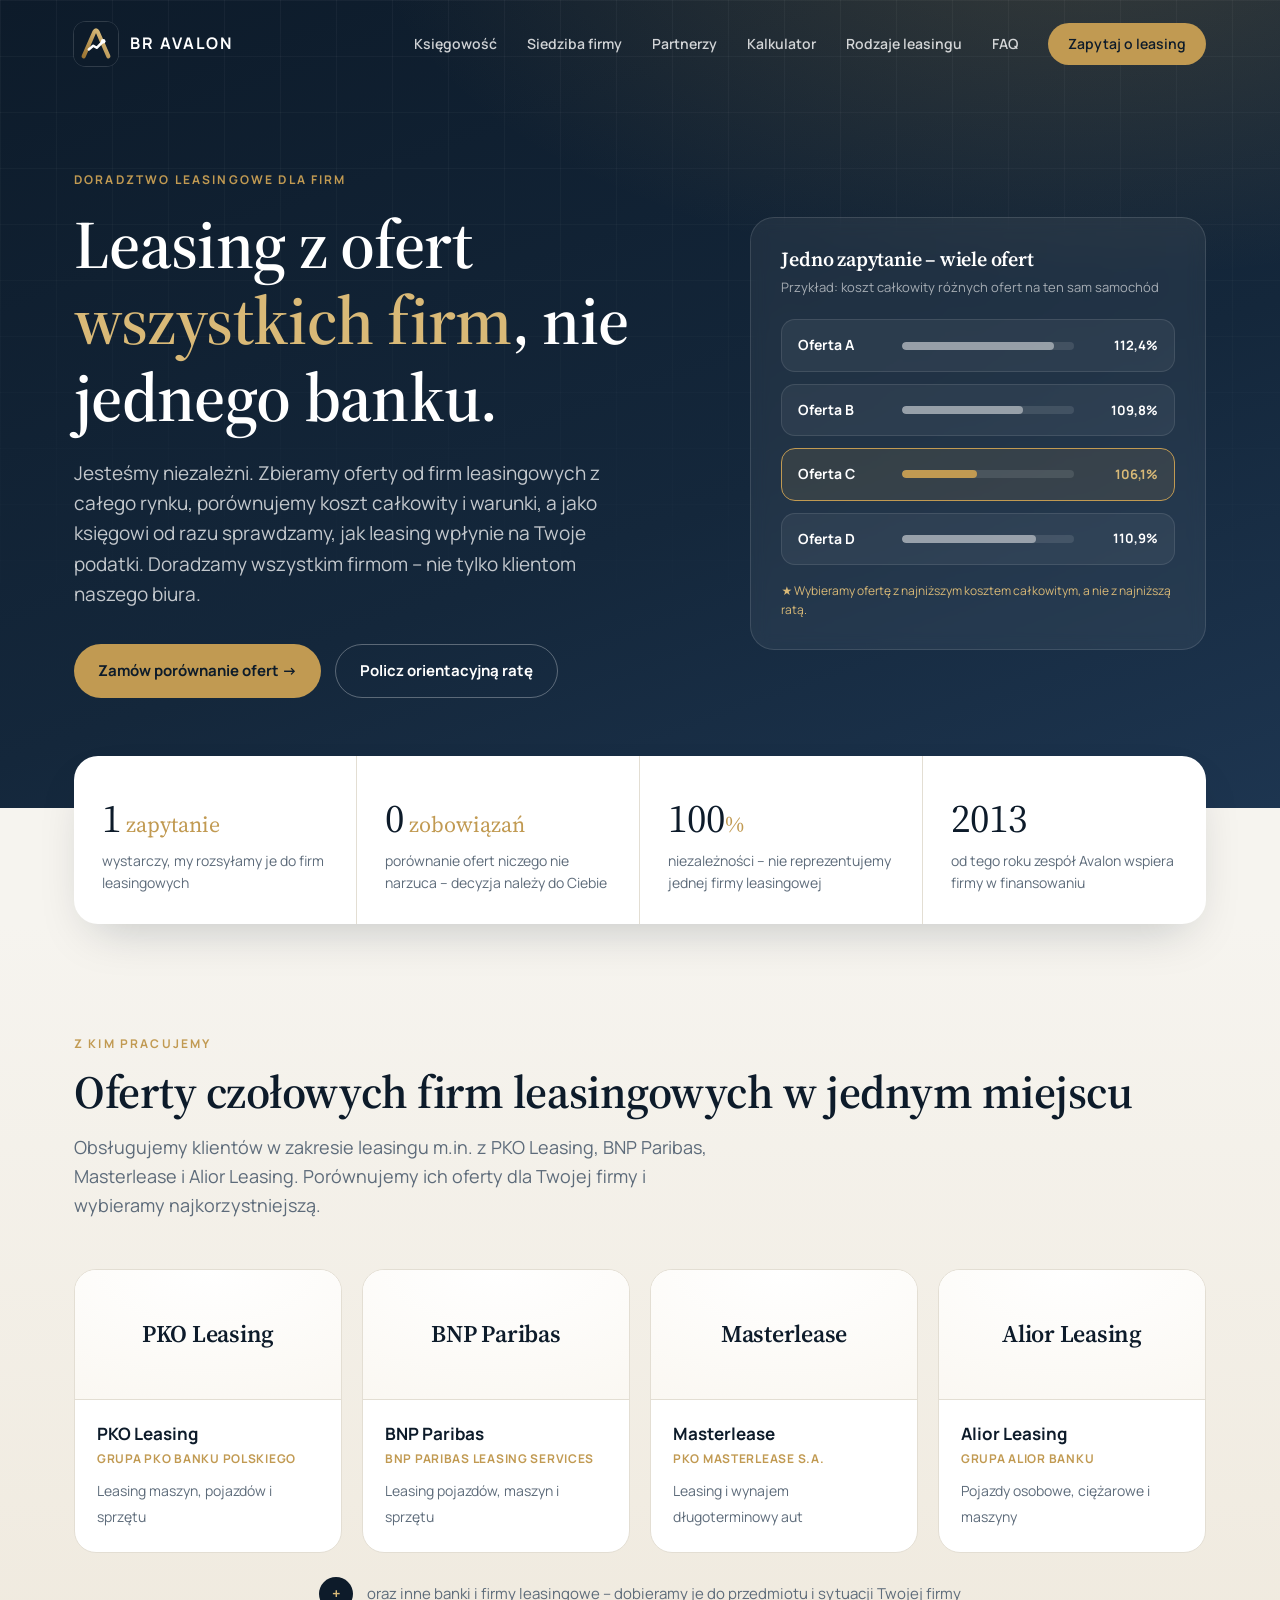
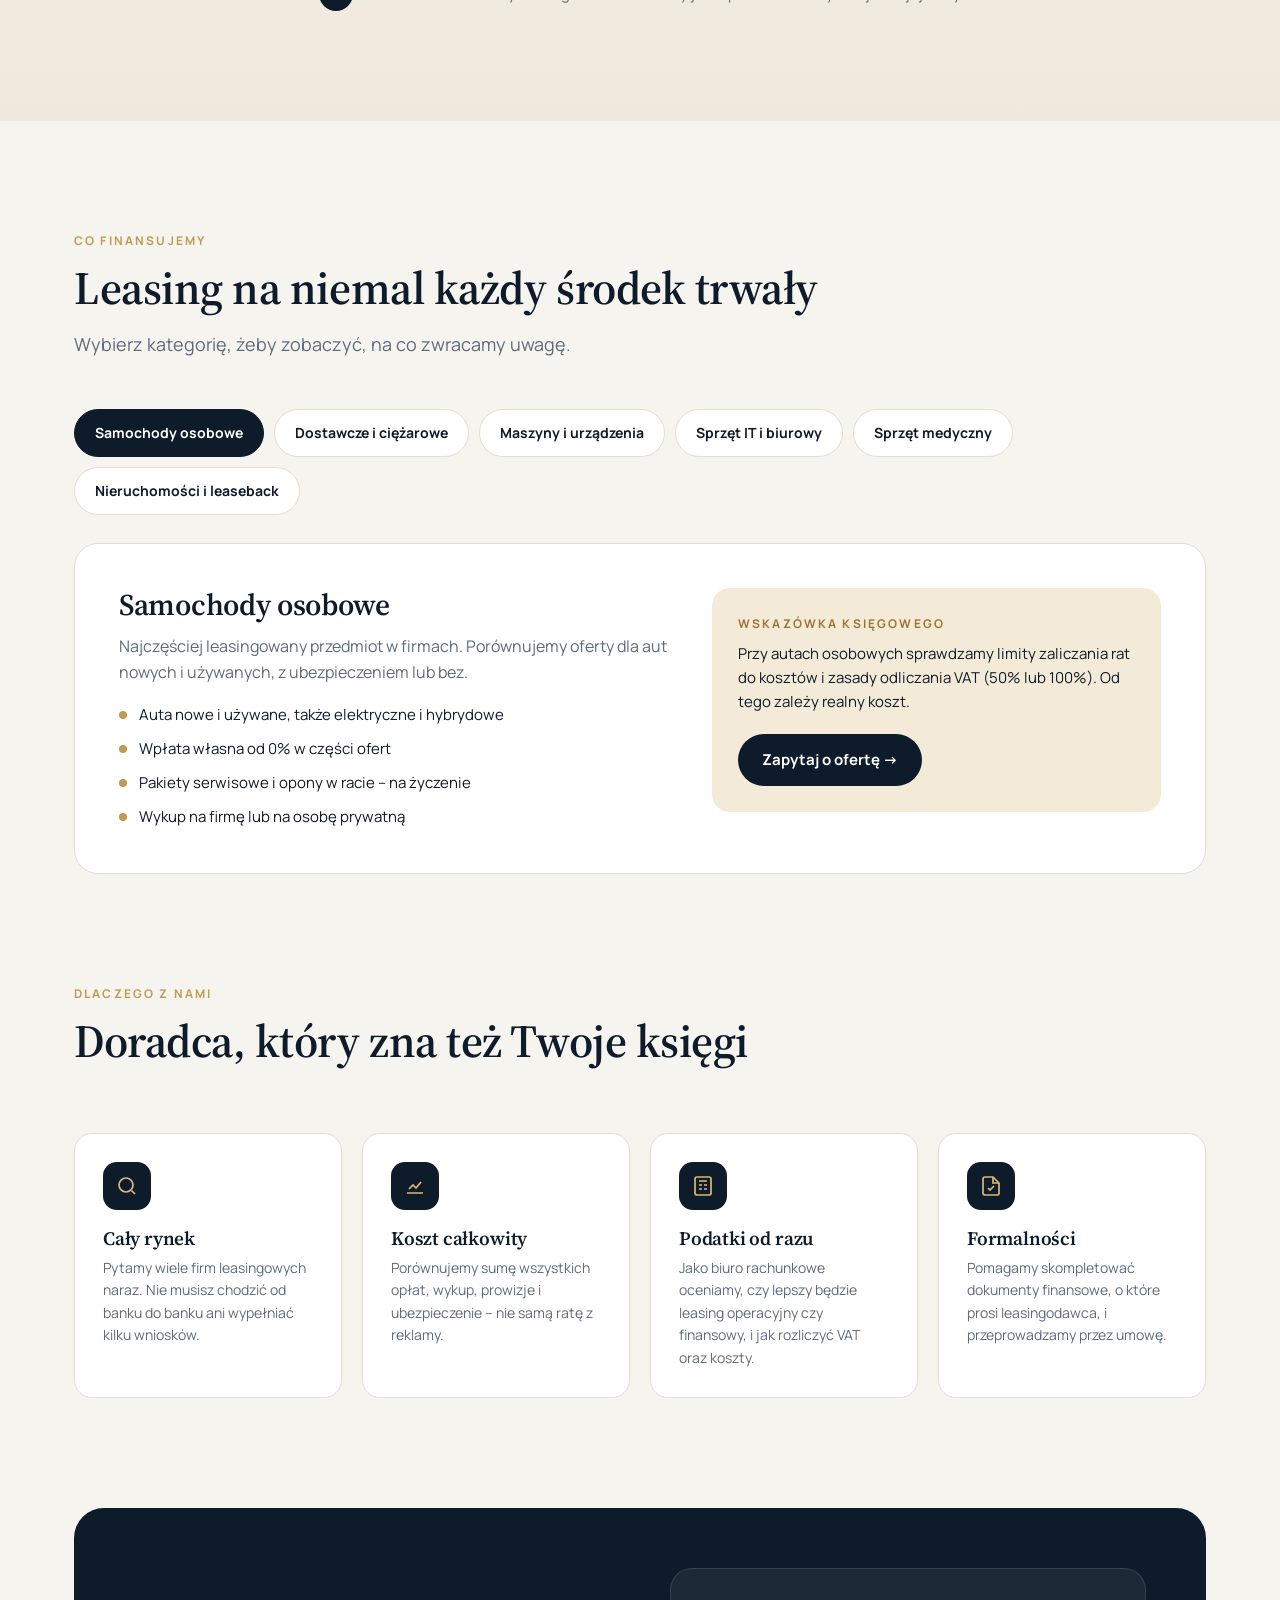
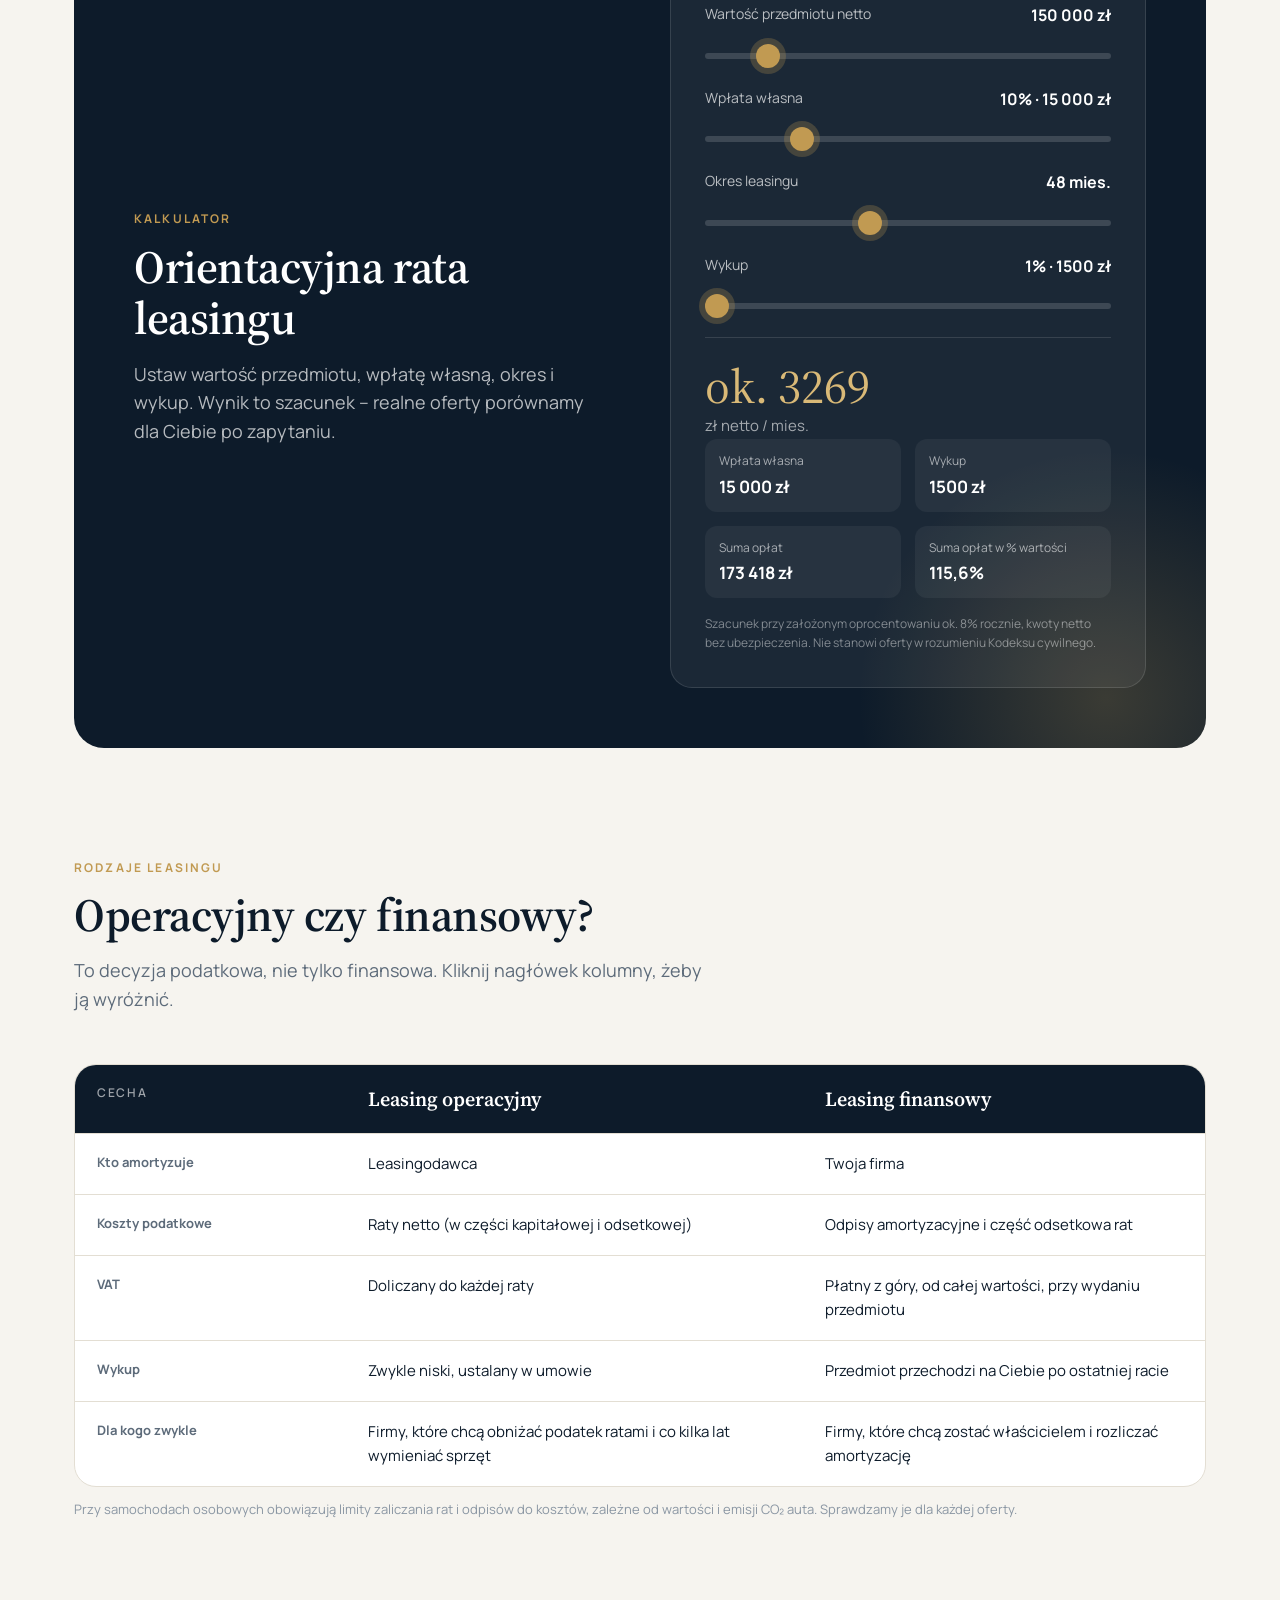
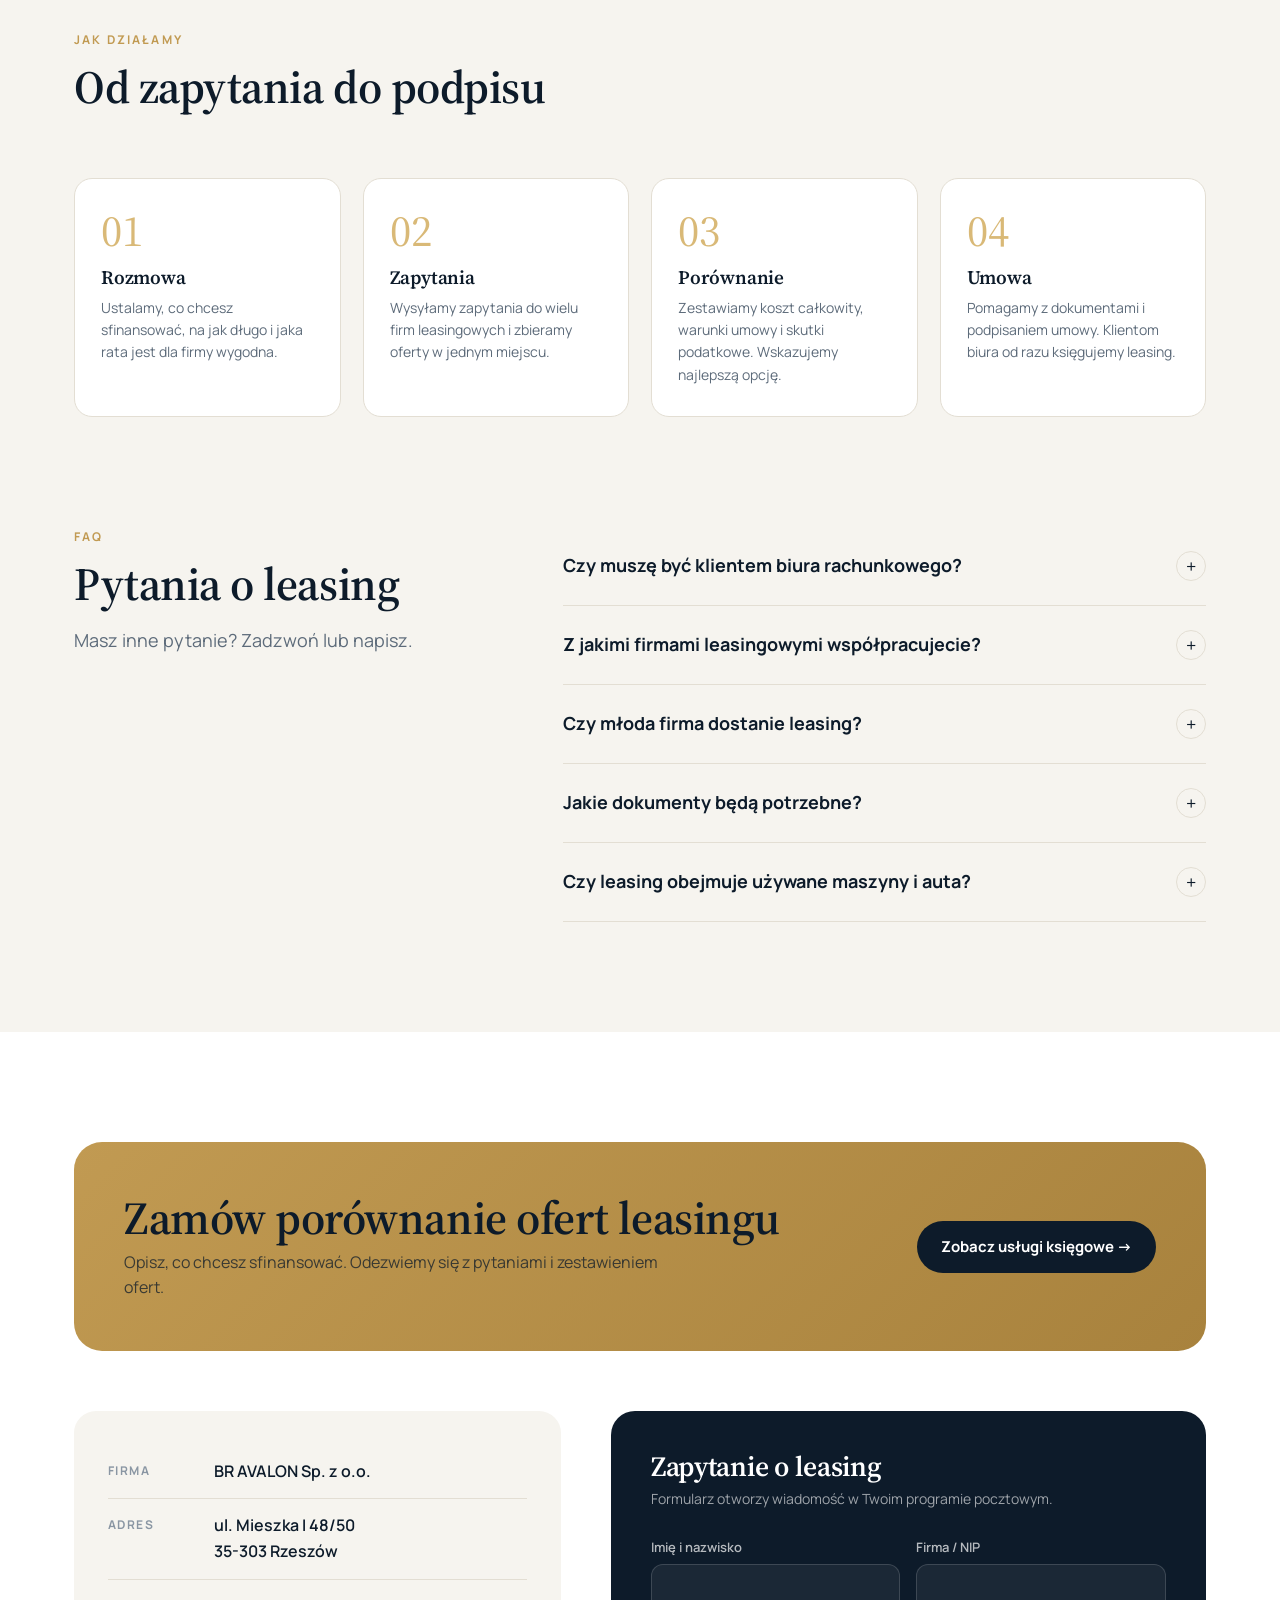
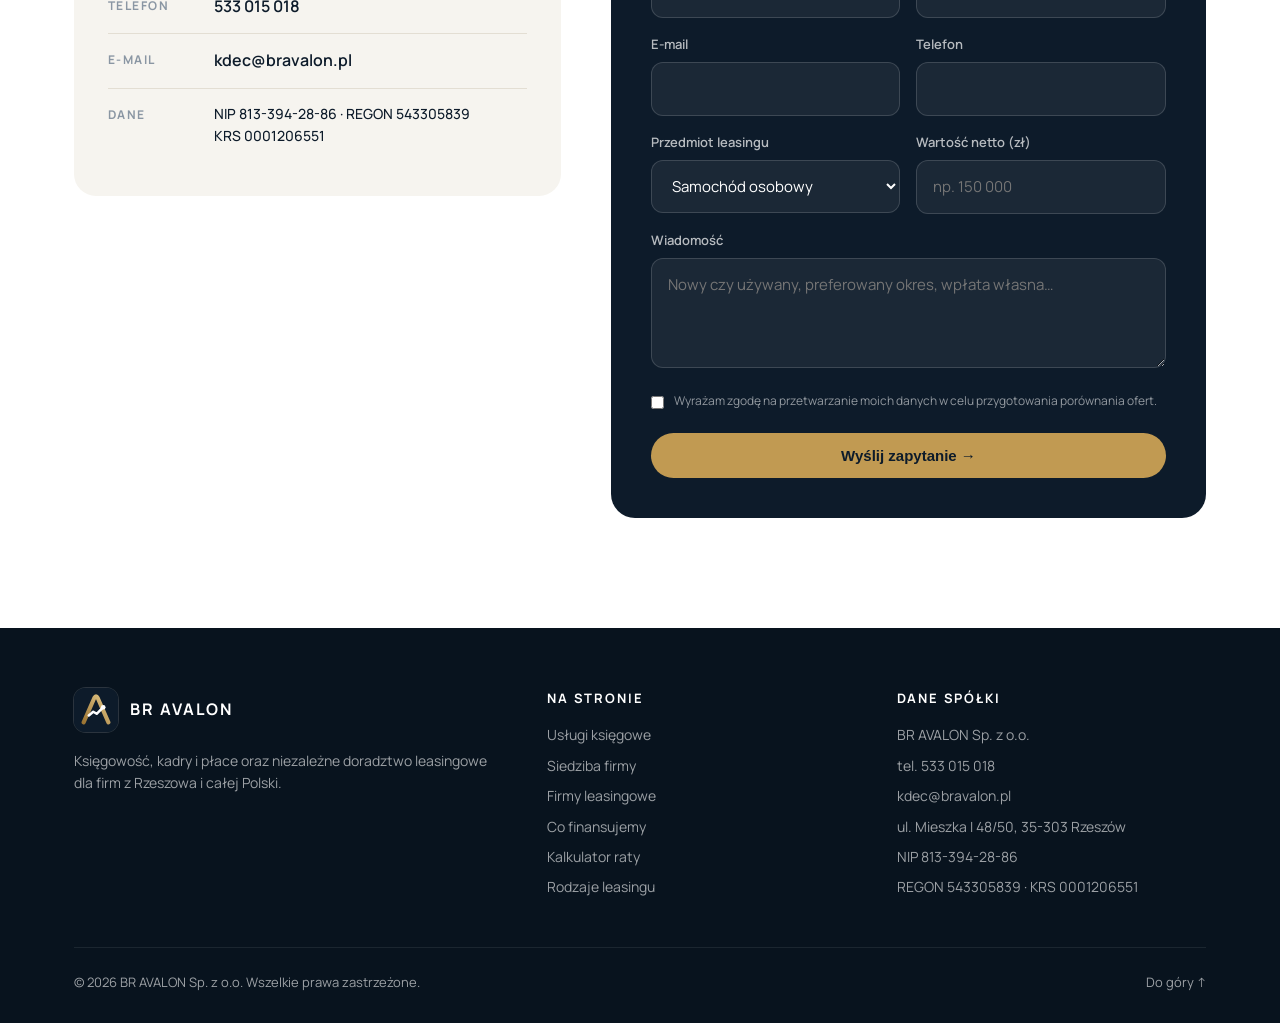
==== commit f84b8fe4: "Przywrócenie wersji strony i nowa czcionka nagłówków (Source Serif 4) Co-Authored-By: Claude Opus 5." ====
--- a/leasing.html
+++ b/leasing.html
@@ -8,7 +8,7 @@
 <link rel="icon" type="image/svg+xml" href="[data-uri]">
 <link rel="preconnect" href="https://fonts.googleapis.com">
 <link rel="preconnect" href="https://fonts.gstatic.com" crossorigin>
-<link href="https://fonts.googleapis.com/css2?family=Fraunces:opsz,wght@9..144,500;9..144,600&family=Manrope:wght@400;500;600;700&display=swap" rel="stylesheet">
+<link href="https://fonts.googleapis.com/css2?family=Source+Serif+4:opsz,wght@8..60,500;8..60,600;8..60,700&family=Manrope:wght@400;500;600;700&display=swap" rel="stylesheet">
 <style>
 
 :root{
@@ -17,7 +17,7 @@
   --muted:#5d6b7a; --muted-2:#8a96a3;
   --gold:#c19a52; --gold-2:#d9b977; --gold-soft:#f3ead8;
   --radius:18px; --shadow:0 20px 50px -20px rgba(13,27,42,.25);
-  --serif:"Fraunces",Georgia,serif; --sans:"Manrope",system-ui,-apple-system,Segoe UI,sans-serif;
+  --serif:"Source Serif 4",Georgia,serif; --sans:"Manrope",system-ui,-apple-system,Segoe UI,sans-serif;
 }
 *{box-sizing:border-box;margin:0;padding:0}
 html{scroll-behavior:smooth}
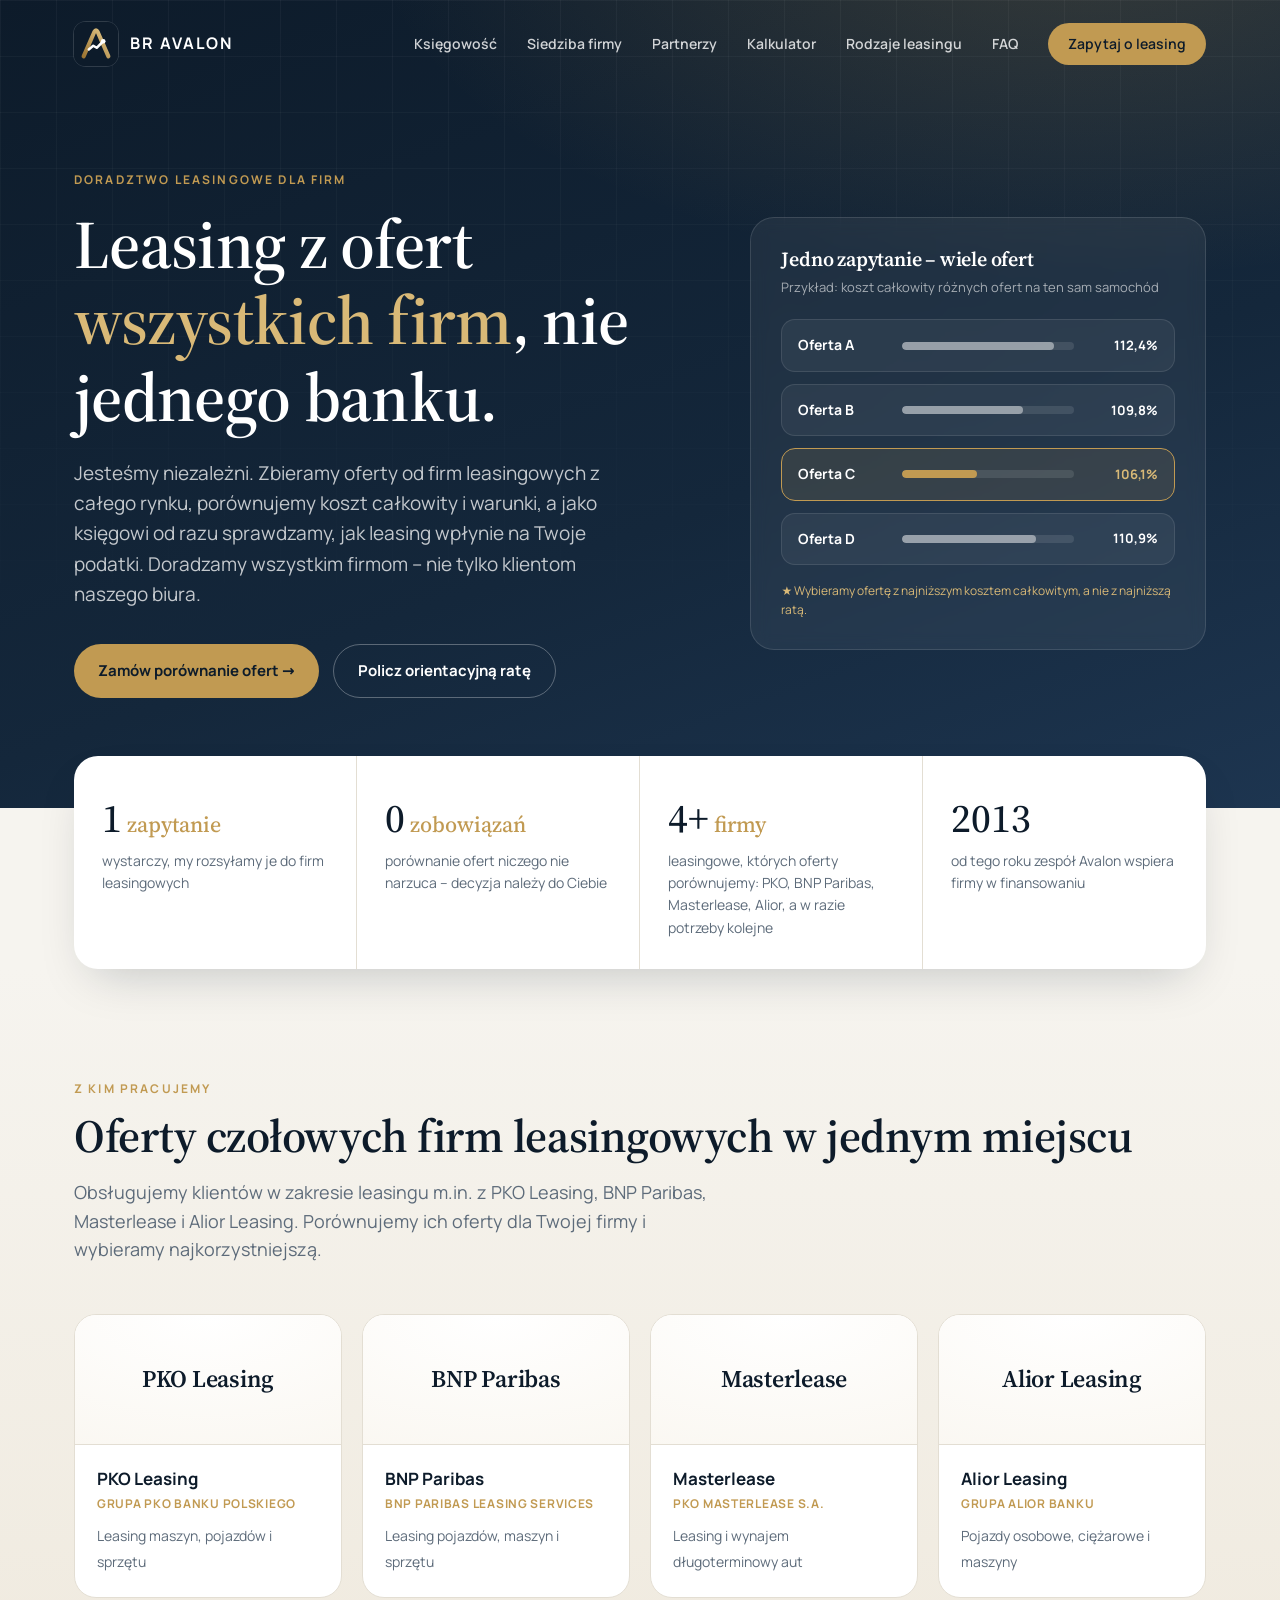
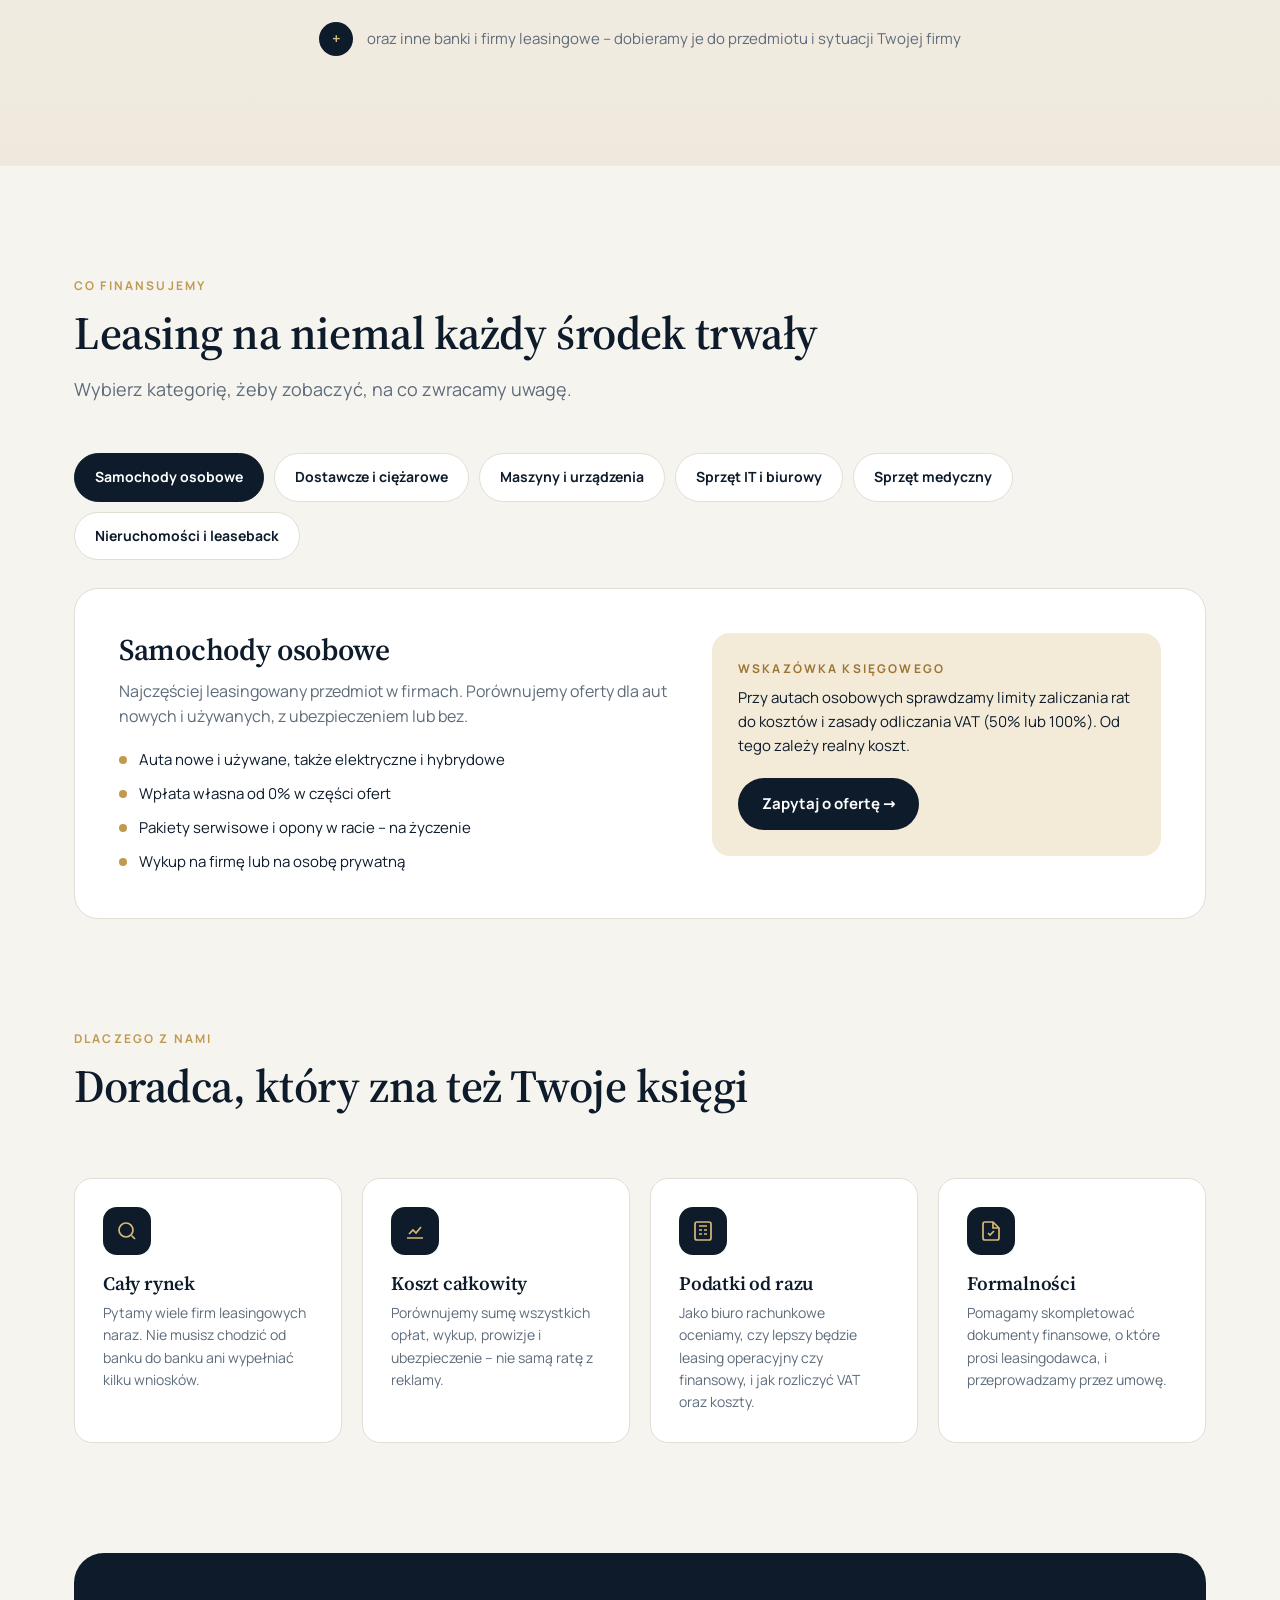
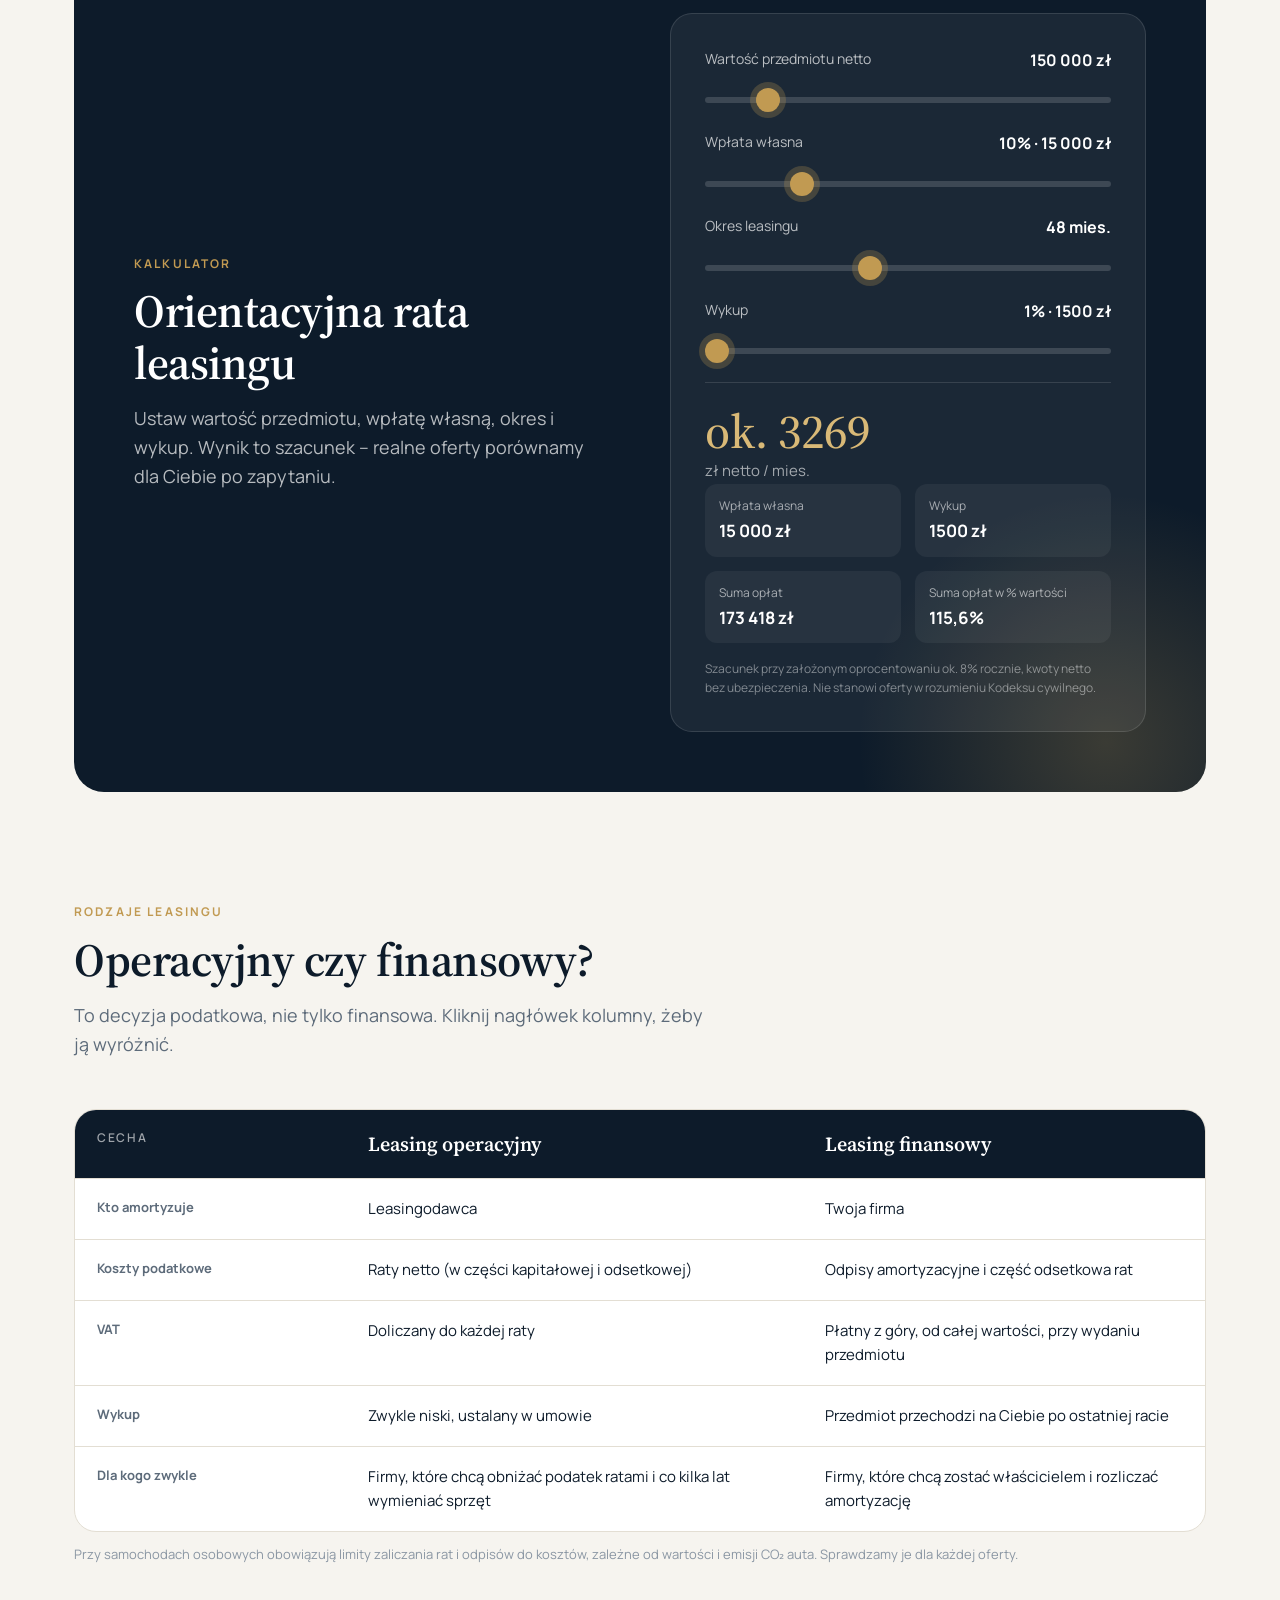
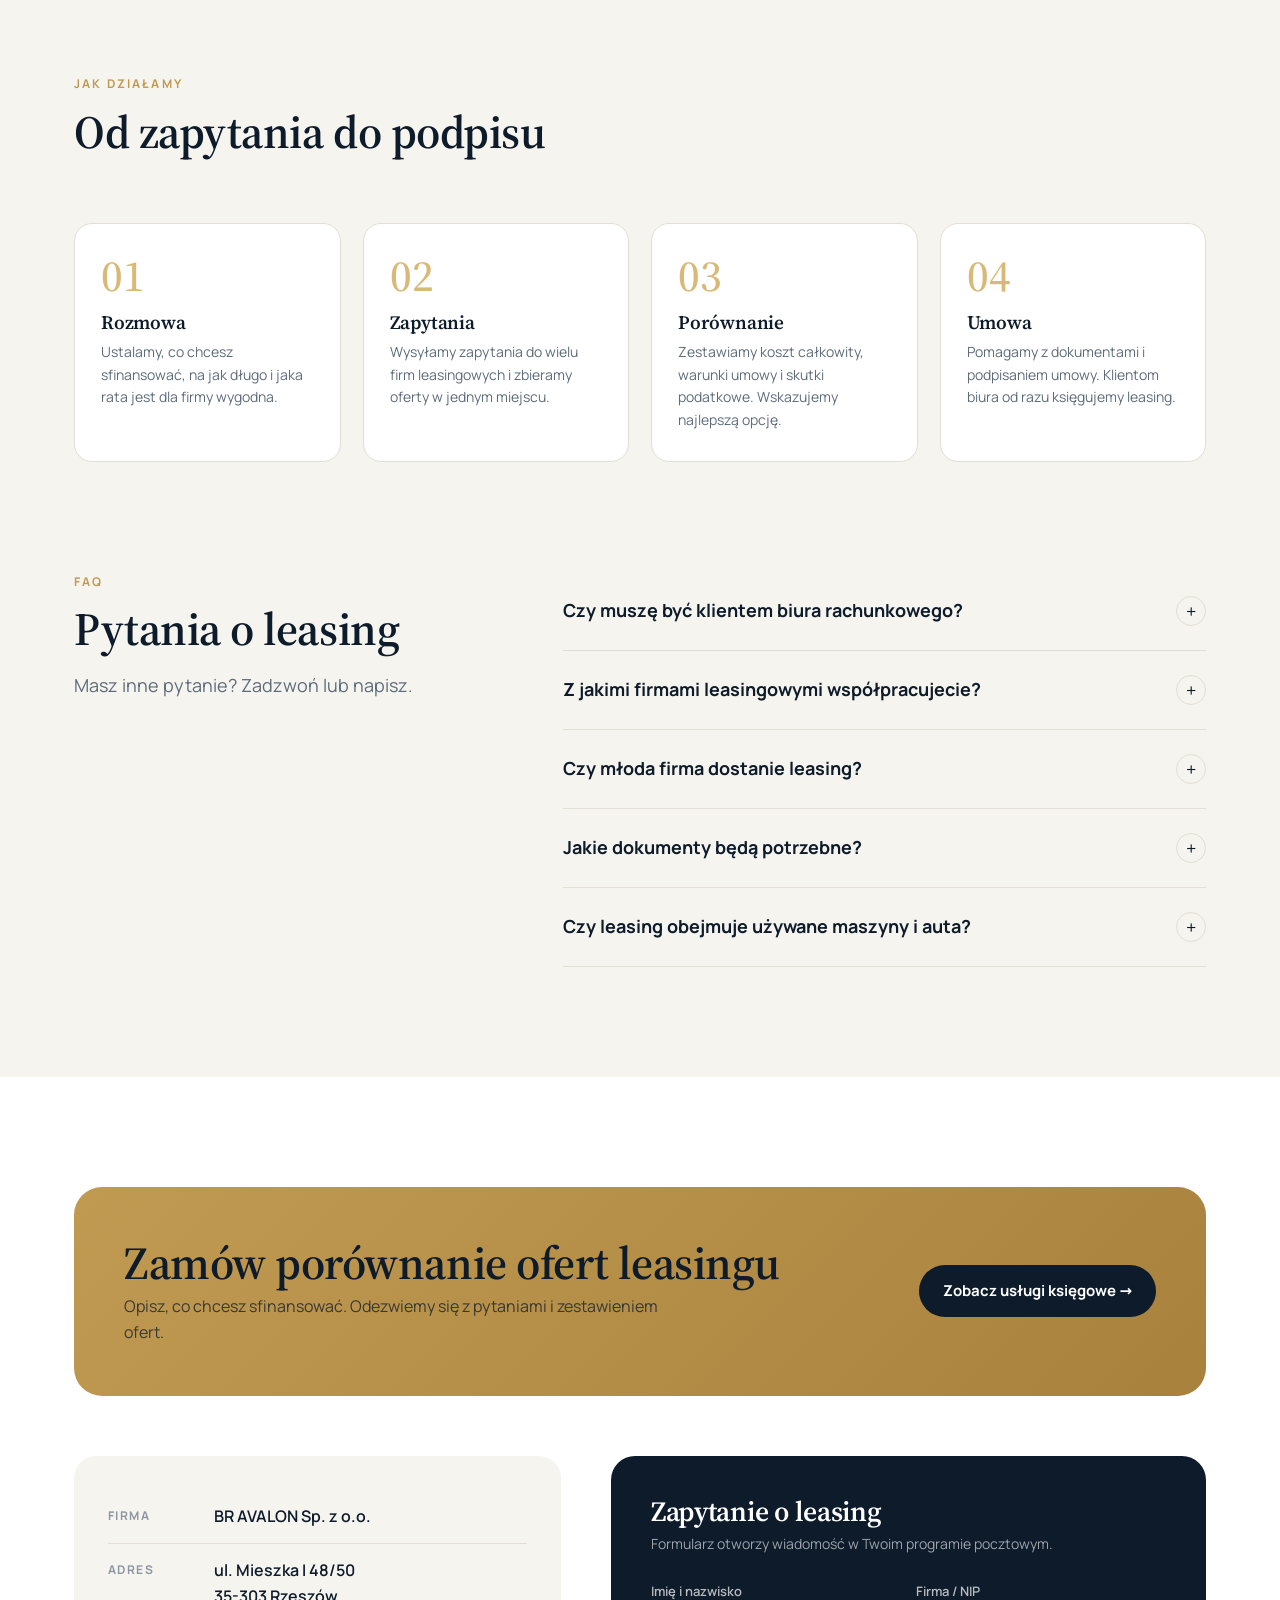
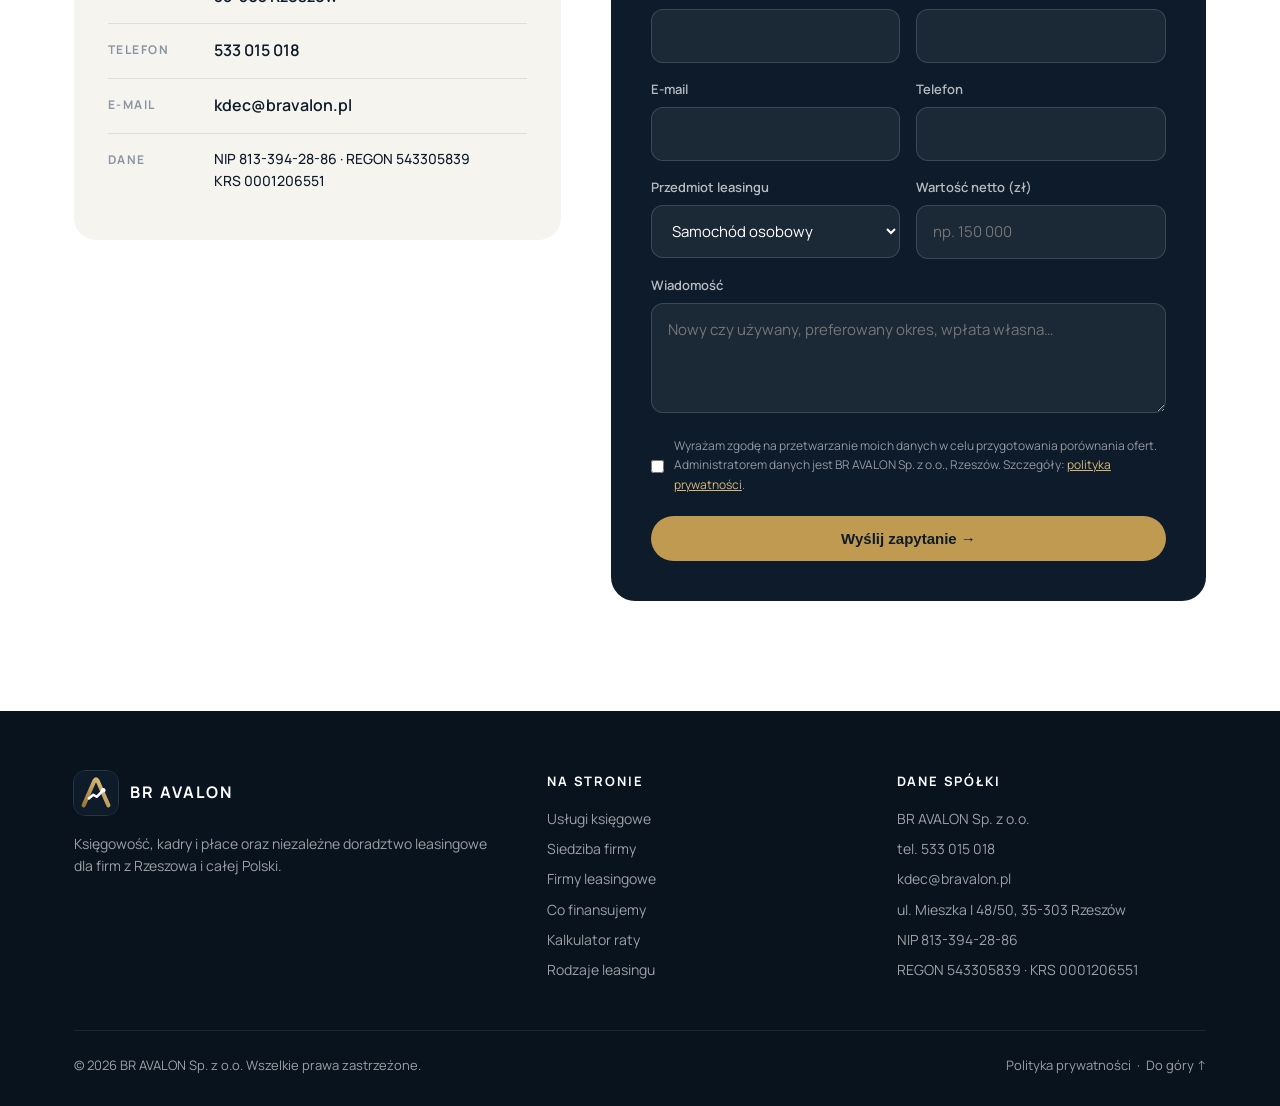
==== commit 78a00130: "Poprawki: liczniki, RODO, SEO i dostępność - liczniki 2013 i 10 wpisane w HTML (wcześniej 0 bez anim" ====
--- a/leasing.html
+++ b/leasing.html
@@ -5,10 +5,22 @@
 <meta name="viewport" content="width=device-width, initial-scale=1">
 <title>Doradztwo leasingowe dla firm – BR AVALON Sp. z o.o. Rzeszów</title>
 <meta name="description" content="Niezależne doradztwo leasingowe dla wszystkich firm. Porównujemy oferty firm leasingowych z całego rynku i sprawdzamy skutki podatkowe. BR AVALON, Rzeszów.">
+<link rel="canonical" href="https://wwieczor-commits.github.io/avalon/leasing.html">
+<meta name="theme-color" content="#0d1b2a">
+<meta property="og:type" content="website">
+<meta property="og:locale" content="pl_PL">
+<meta property="og:site_name" content="BR AVALON">
+<meta property="og:title" content="Doradztwo leasingowe dla firm – BR AVALON Sp. z o.o. Rzeszów">
+<meta property="og:description" content="Niezależne doradztwo leasingowe dla wszystkich firm. Porównujemy oferty firm leasingowych z całego rynku i sprawdzamy skutki podatkowe. BR AVALON, Rzeszów.">
+<meta property="og:url" content="https://wwieczor-commits.github.io/avalon/leasing.html">
+<meta property="og:image" content="https://wwieczor-commits.github.io/avalon/assets/og-image.jpg">
+<meta property="og:image:width" content="1200">
+<meta property="og:image:height" content="630">
+<meta name="twitter:card" content="summary_large_image">
+<link rel="apple-touch-icon" href="assets/logo-mark-128.png">
 <link rel="icon" type="image/svg+xml" href="[data-uri]">
-<link rel="preconnect" href="https://fonts.googleapis.com">
-<link rel="preconnect" href="https://fonts.gstatic.com" crossorigin>
-<link href="https://fonts.googleapis.com/css2?family=Source+Serif+4:opsz,wght@8..60,500;8..60,600;8..60,700&family=Manrope:wght@400;500;600;700&display=swap" rel="stylesheet">
+<link rel="preload" href="assets/fonts/manrope-latin.woff2" as="font" type="font/woff2" crossorigin>
+<link href="assets/fonts/fonts.css" rel="stylesheet">
 <style>
 
 :root{
@@ -182,6 +194,7 @@
 .field textarea{min-height:110px;resize:vertical}
 .consent{display:flex;gap:10px;font-size:12px;color:rgba(255,255,255,.55);margin:6px 0 22px}
 .consent input{margin-top:3px;accent-color:var(--gold)}
+.consent a{color:var(--gold-2);text-decoration:underline}
 
 /* FOOTER */
 footer{background:#08131e;color:rgba(255,255,255,.6);padding:60px 0 30px;font-size:14px}
@@ -219,6 +232,9 @@
   .modal-box{padding:32px 24px}
   form{padding:28px}
 }
+/* Widoczny fokus przy obsłudze klawiaturą */
+a:focus-visible,button:focus-visible,summary:focus-visible,[role=tab]:focus-visible{outline:2px solid var(--gold);outline-offset:3px}
+input[type=range]:focus-visible{outline:2px solid var(--gold-2);outline-offset:6px}
 @media (prefers-reduced-motion:reduce){*{transition:none!important;scroll-behavior:auto!important}.reveal{opacity:1;transform:none}}
 
 /* --- LEASING --- */
@@ -528,8 +544,8 @@
   <div class="stats-in reveal">
     <div class="stat"><div class="num">1<small> zapytanie</small></div><p>wystarczy, my rozsyłamy je do firm leasingowych</p></div>
     <div class="stat"><div class="num">0<small> zobowiązań</small></div><p>porównanie ofert niczego nie narzuca – decyzja należy do Ciebie</p></div>
-    <div class="stat"><div class="num">100<small>%</small></div><p>niezależności – nie reprezentujemy jednej firmy leasingowej</p></div>
-    <div class="stat"><div class="num"><span data-count="2013">0</span></div><p>od tego roku zespół Avalon wspiera firmy w finansowaniu</p></div>
+    <div class="stat"><div class="num">4+<small> firmy</small></div><p>leasingowe, których oferty porównujemy: PKO, BNP Paribas, Masterlease, Alior, a w razie potrzeby kolejne</p></div>
+    <div class="stat"><div class="num"><span data-count="2013">2013</span></div><p>od tego roku zespół Avalon wspiera firmy w finansowaniu</p></div>
   </div>
 </div>
 
@@ -710,7 +726,7 @@
           <div class="field"><label for="f-value">Wartość netto (zł)</label><input id="f-value" inputmode="numeric" placeholder="np. 150 000"></div>
         </div>
         <div class="field"><label for="f-msg">Wiadomość</label><textarea id="f-msg" placeholder="Nowy czy używany, preferowany okres, wpłata własna…"></textarea></div>
-        <label class="consent"><input type="checkbox" id="f-ok"> Wyrażam zgodę na przetwarzanie moich danych w celu przygotowania porównania ofert.</label>
+        <label class="consent"><input type="checkbox" id="f-ok"> <span>Wyrażam zgodę na przetwarzanie moich danych w celu przygotowania porównania ofert. Administratorem danych jest BR AVALON Sp. z o.o., Rzeszów. Szczegóły: <a href="polityka-prywatnosci.html" target="_blank" rel="noopener">polityka prywatności</a>.</span></label>
         <button class="btn btn-gold" type="submit" style="width:100%;justify-content:center">Wyślij zapytanie →</button>
       </form>
     </div>
@@ -737,7 +753,7 @@
       <div><h4>Na stronie</h4><ul><li><a href="index.html">Usługi księgowe</a></li><li><a href="siedziba.html">Siedziba firmy</a></li><li><a href="#partnerzy">Firmy leasingowe</a></li><li><a href="#finansujemy">Co finansujemy</a></li><li><a href="#kalkulator">Kalkulator raty</a></li><li><a href="#porownanie">Rodzaje leasingu</a></li></ul></div>
       <div><h4>Dane spółki</h4><ul><li>BR AVALON Sp. z o.o.</li><li><a href="tel:+48533015018">tel. 533 015 018</a></li><li><a href="mailto:kdec@bravalon.pl">kdec@bravalon.pl</a></li><li>ul. Mieszka I 48/50, 35-303 Rzeszów</li><li>NIP 813-394-28-86</li><li>REGON 543305839 · KRS 0001206551</li></ul></div>
     </div>
-    <div class="foot-bottom"><span>© <span id="yr"></span> BR AVALON Sp. z o.o. Wszelkie prawa zastrzeżone.</span><a href="#top">Do góry ↑</a></div>
+    <div class="foot-bottom"><span>© <span id="yr"></span> BR AVALON Sp. z o.o. Wszelkie prawa zastrzeżone.</span><span><a href="polityka-prywatnosci.html">Polityka prywatności</a> &nbsp;·&nbsp; <a href="#top">Do góry ↑</a></span></div>
   </div>
 </footer>
 
--- a/assets/fonts/fonts.css
+++ b/assets/fonts/fonts.css
@@ -0,0 +1,113 @@
+/* Czcionki trzymane lokalnie (zamiast Google Fonts) – Source Serif 4 i Manrope, licencja SIL OFL */
+@font-face {
+  font-family: 'Manrope';
+  font-style: normal;
+  font-weight: 400;
+  font-display: swap;
+  src: url(manrope-latin-ext.woff2) format('woff2');
+  unicode-range: U+0100-02BA, U+02BD-02C5, U+02C7-02CC, U+02CE-02D7, U+02DD-02FF, U+0304, U+0308, U+0329, U+1D00-1DBF, U+1E00-1E9F, U+1EF2-1EFF, U+2020, U+20A0-20AB, U+20AD-20C4, U+2113, U+2C60-2C7F, U+A720-A7FF;
+}
+@font-face {
+  font-family: 'Manrope';
+  font-style: normal;
+  font-weight: 400;
+  font-display: swap;
+  src: url(manrope-latin.woff2) format('woff2');
+  unicode-range: U+0000-00FF, U+0131, U+0152-0153, U+02BB-02BC, U+02C6, U+02DA, U+02DC, U+0304, U+0308, U+0329, U+2000-206F, U+20AC, U+2122, U+2191, U+2193, U+2212, U+2215, U+FEFF, U+FFFD;
+}
+@font-face {
+  font-family: 'Manrope';
+  font-style: normal;
+  font-weight: 500;
+  font-display: swap;
+  src: url(manrope-latin-ext.woff2) format('woff2');
+  unicode-range: U+0100-02BA, U+02BD-02C5, U+02C7-02CC, U+02CE-02D7, U+02DD-02FF, U+0304, U+0308, U+0329, U+1D00-1DBF, U+1E00-1E9F, U+1EF2-1EFF, U+2020, U+20A0-20AB, U+20AD-20C4, U+2113, U+2C60-2C7F, U+A720-A7FF;
+}
+@font-face {
+  font-family: 'Manrope';
+  font-style: normal;
+  font-weight: 500;
+  font-display: swap;
+  src: url(manrope-latin.woff2) format('woff2');
+  unicode-range: U+0000-00FF, U+0131, U+0152-0153, U+02BB-02BC, U+02C6, U+02DA, U+02DC, U+0304, U+0308, U+0329, U+2000-206F, U+20AC, U+2122, U+2191, U+2193, U+2212, U+2215, U+FEFF, U+FFFD;
+}
+@font-face {
+  font-family: 'Manrope';
+  font-style: normal;
+  font-weight: 600;
+  font-display: swap;
+  src: url(manrope-latin-ext.woff2) format('woff2');
+  unicode-range: U+0100-02BA, U+02BD-02C5, U+02C7-02CC, U+02CE-02D7, U+02DD-02FF, U+0304, U+0308, U+0329, U+1D00-1DBF, U+1E00-1E9F, U+1EF2-1EFF, U+2020, U+20A0-20AB, U+20AD-20C4, U+2113, U+2C60-2C7F, U+A720-A7FF;
+}
+@font-face {
+  font-family: 'Manrope';
+  font-style: normal;
+  font-weight: 600;
+  font-display: swap;
+  src: url(manrope-latin.woff2) format('woff2');
+  unicode-range: U+0000-00FF, U+0131, U+0152-0153, U+02BB-02BC, U+02C6, U+02DA, U+02DC, U+0304, U+0308, U+0329, U+2000-206F, U+20AC, U+2122, U+2191, U+2193, U+2212, U+2215, U+FEFF, U+FFFD;
+}
+@font-face {
+  font-family: 'Manrope';
+  font-style: normal;
+  font-weight: 700;
+  font-display: swap;
+  src: url(manrope-latin-ext.woff2) format('woff2');
+  unicode-range: U+0100-02BA, U+02BD-02C5, U+02C7-02CC, U+02CE-02D7, U+02DD-02FF, U+0304, U+0308, U+0329, U+1D00-1DBF, U+1E00-1E9F, U+1EF2-1EFF, U+2020, U+20A0-20AB, U+20AD-20C4, U+2113, U+2C60-2C7F, U+A720-A7FF;
+}
+@font-face {
+  font-family: 'Manrope';
+  font-style: normal;
+  font-weight: 700;
+  font-display: swap;
+  src: url(manrope-latin.woff2) format('woff2');
+  unicode-range: U+0000-00FF, U+0131, U+0152-0153, U+02BB-02BC, U+02C6, U+02DA, U+02DC, U+0304, U+0308, U+0329, U+2000-206F, U+20AC, U+2122, U+2191, U+2193, U+2212, U+2215, U+FEFF, U+FFFD;
+}
+@font-face {
+  font-family: 'Source Serif 4';
+  font-style: normal;
+  font-weight: 500;
+  font-display: swap;
+  src: url(source-serif-4-latin-ext.woff2) format('woff2');
+  unicode-range: U+0100-02BA, U+02BD-02C5, U+02C7-02CC, U+02CE-02D7, U+02DD-02FF, U+0304, U+0308, U+0329, U+1D00-1DBF, U+1E00-1E9F, U+1EF2-1EFF, U+2020, U+20A0-20AB, U+20AD-20C4, U+2113, U+2C60-2C7F, U+A720-A7FF;
+}
+@font-face {
+  font-family: 'Source Serif 4';
+  font-style: normal;
+  font-weight: 500;
+  font-display: swap;
+  src: url(source-serif-4-latin.woff2) format('woff2');
+  unicode-range: U+0000-00FF, U+0131, U+0152-0153, U+02BB-02BC, U+02C6, U+02DA, U+02DC, U+0304, U+0308, U+0329, U+2000-206F, U+20AC, U+2122, U+2191, U+2193, U+2212, U+2215, U+FEFF, U+FFFD;
+}
+@font-face {
+  font-family: 'Source Serif 4';
+  font-style: normal;
+  font-weight: 600;
+  font-display: swap;
+  src: url(source-serif-4-latin-ext.woff2) format('woff2');
+  unicode-range: U+0100-02BA, U+02BD-02C5, U+02C7-02CC, U+02CE-02D7, U+02DD-02FF, U+0304, U+0308, U+0329, U+1D00-1DBF, U+1E00-1E9F, U+1EF2-1EFF, U+2020, U+20A0-20AB, U+20AD-20C4, U+2113, U+2C60-2C7F, U+A720-A7FF;
+}
+@font-face {
+  font-family: 'Source Serif 4';
+  font-style: normal;
+  font-weight: 600;
+  font-display: swap;
+  src: url(source-serif-4-latin.woff2) format('woff2');
+  unicode-range: U+0000-00FF, U+0131, U+0152-0153, U+02BB-02BC, U+02C6, U+02DA, U+02DC, U+0304, U+0308, U+0329, U+2000-206F, U+20AC, U+2122, U+2191, U+2193, U+2212, U+2215, U+FEFF, U+FFFD;
+}
+@font-face {
+  font-family: 'Source Serif 4';
+  font-style: normal;
+  font-weight: 700;
+  font-display: swap;
+  src: url(source-serif-4-latin-ext.woff2) format('woff2');
+  unicode-range: U+0100-02BA, U+02BD-02C5, U+02C7-02CC, U+02CE-02D7, U+02DD-02FF, U+0304, U+0308, U+0329, U+1D00-1DBF, U+1E00-1E9F, U+1EF2-1EFF, U+2020, U+20A0-20AB, U+20AD-20C4, U+2113, U+2C60-2C7F, U+A720-A7FF;
+}
+@font-face {
+  font-family: 'Source Serif 4';
+  font-style: normal;
+  font-weight: 700;
+  font-display: swap;
+  src: url(source-serif-4-latin.woff2) format('woff2');
+  unicode-range: U+0000-00FF, U+0131, U+0152-0153, U+02BB-02BC, U+02C6, U+02DA, U+02DC, U+0304, U+0308, U+0329, U+2000-206F, U+20AC, U+2122, U+2191, U+2193, U+2212, U+2215, U+FEFF, U+FFFD;
+}
